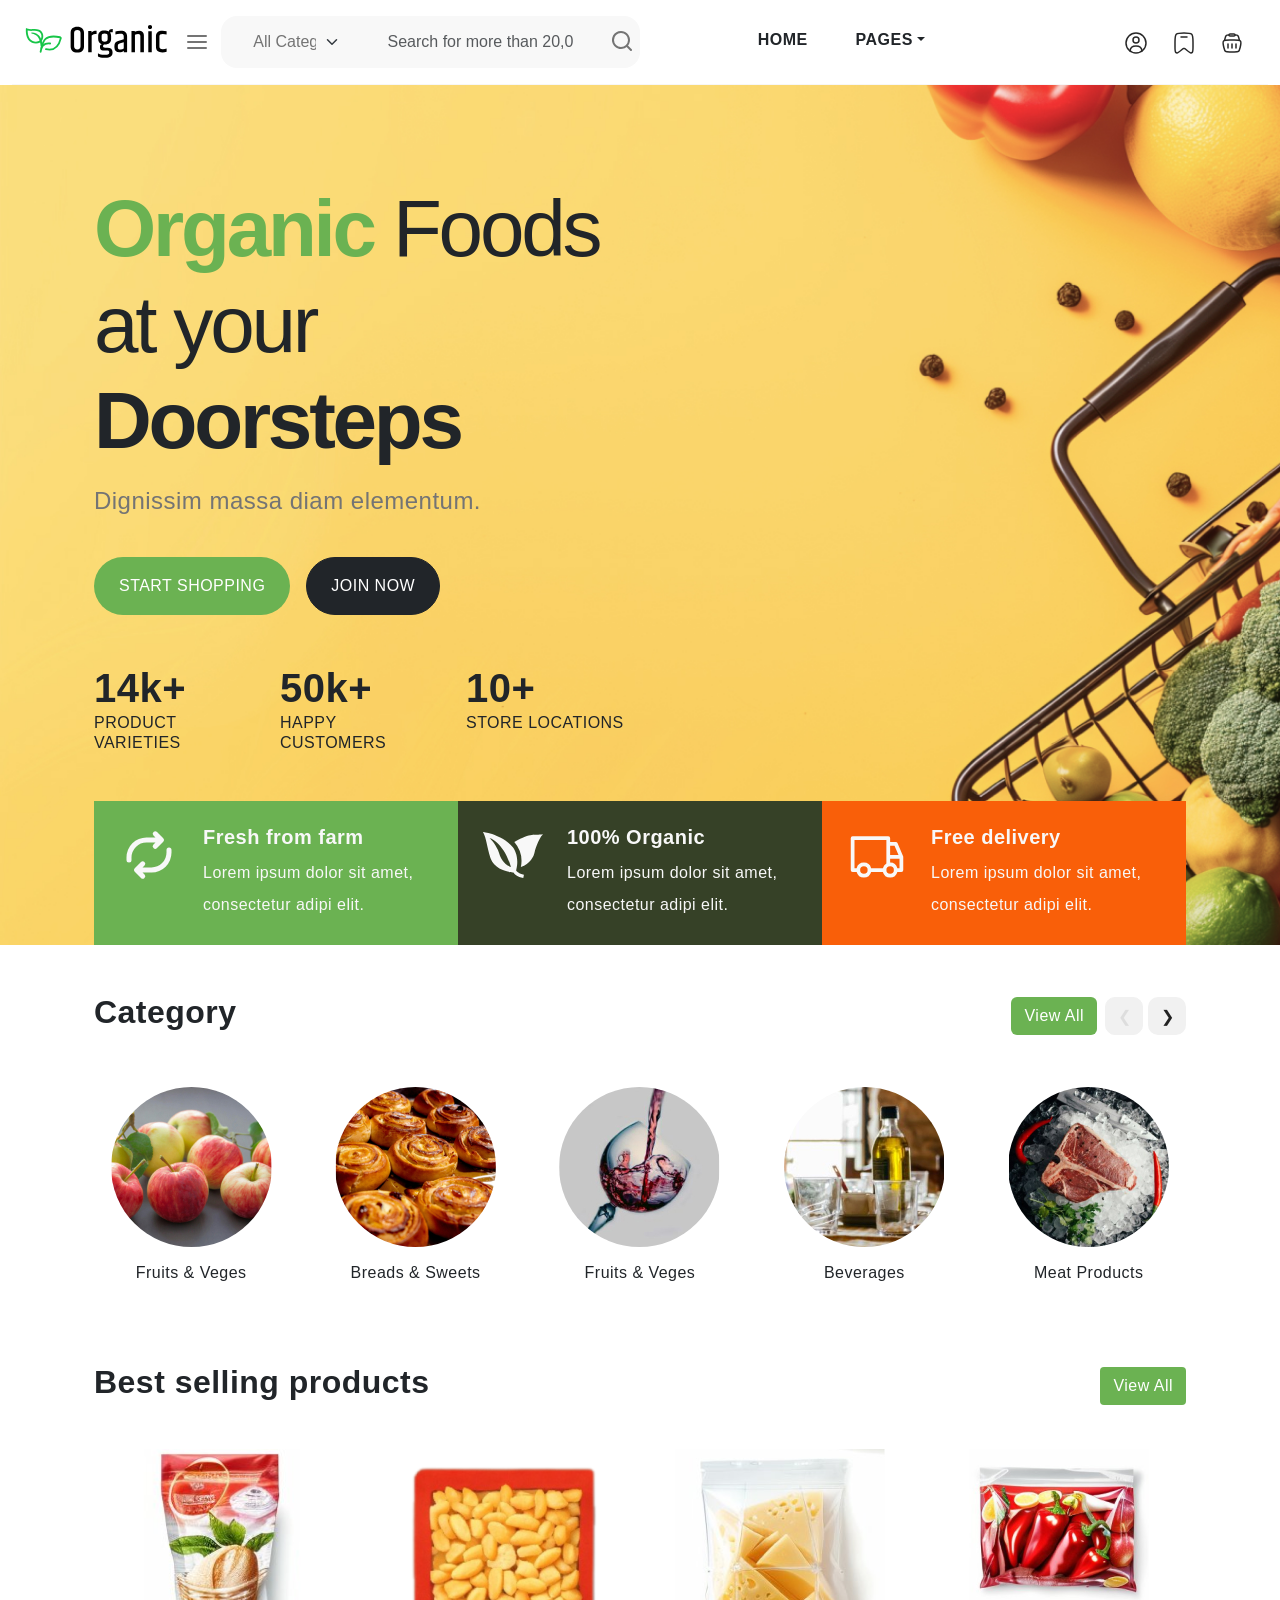
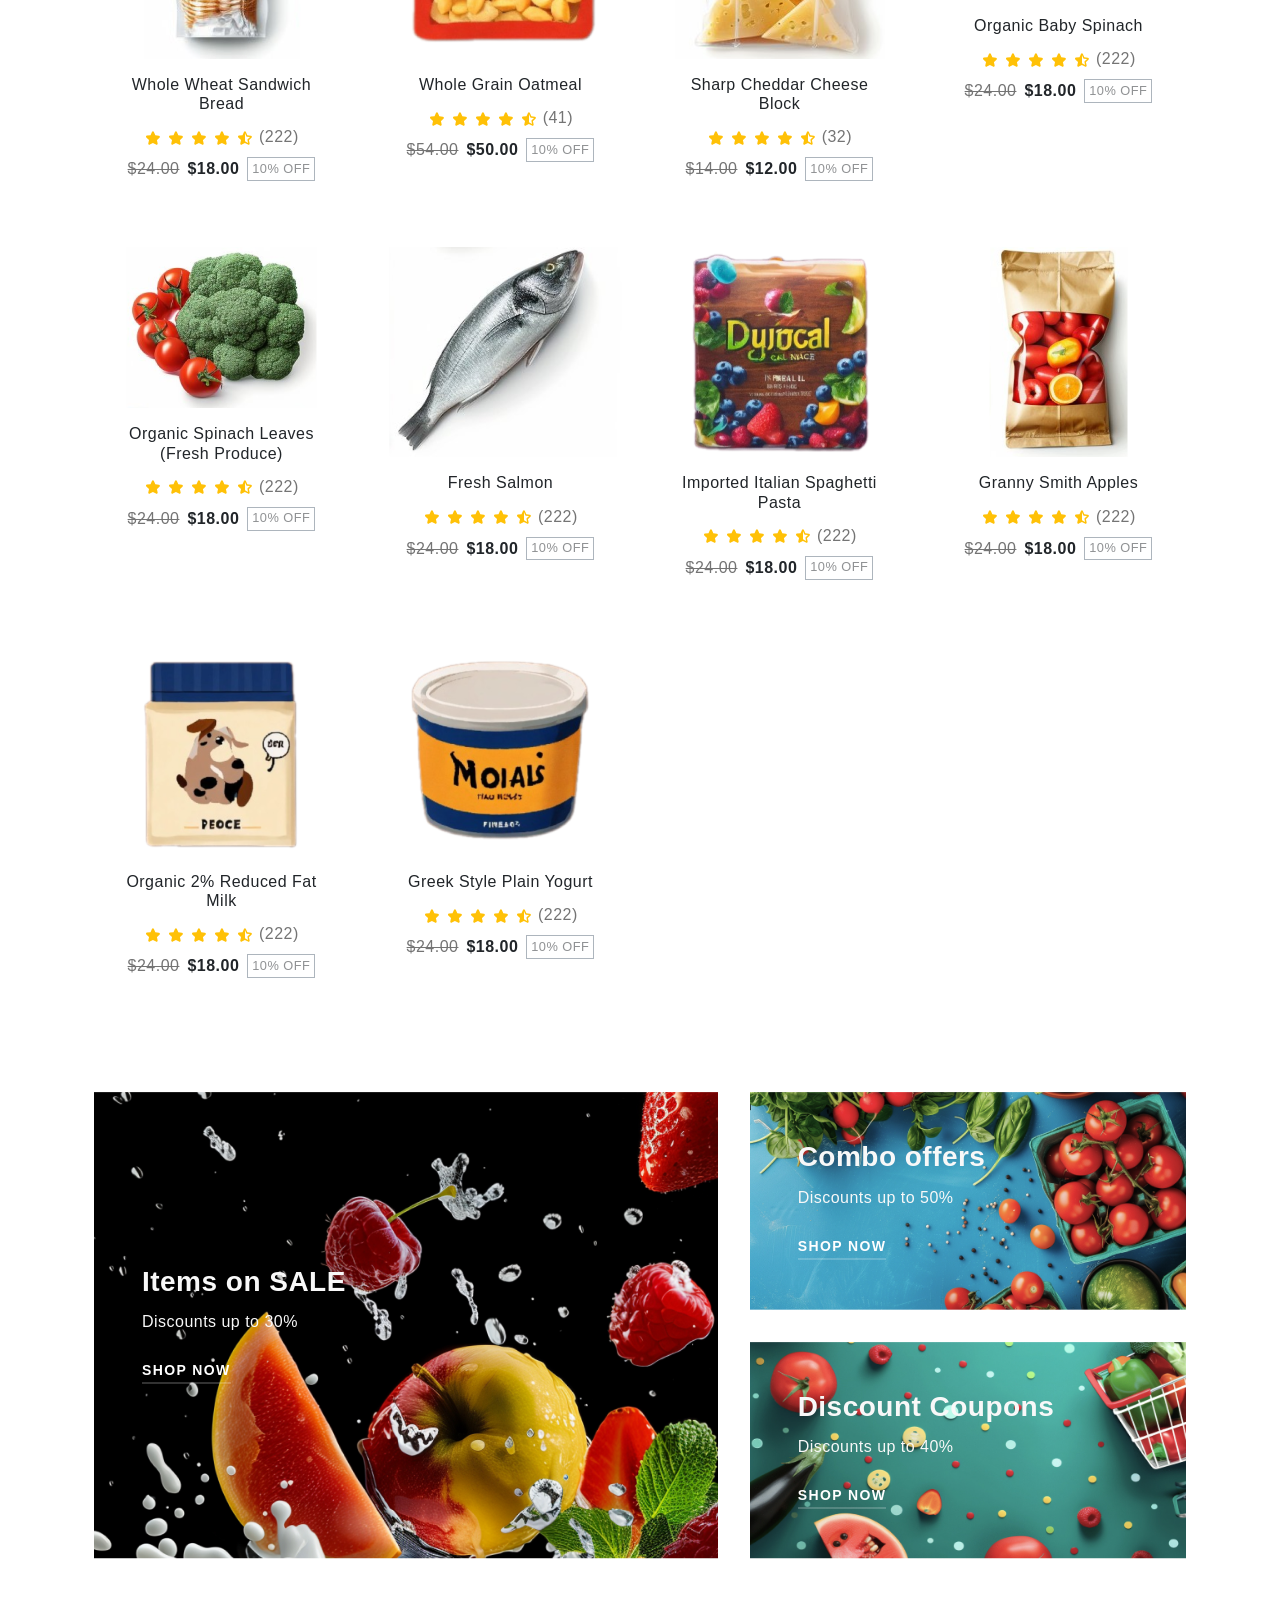
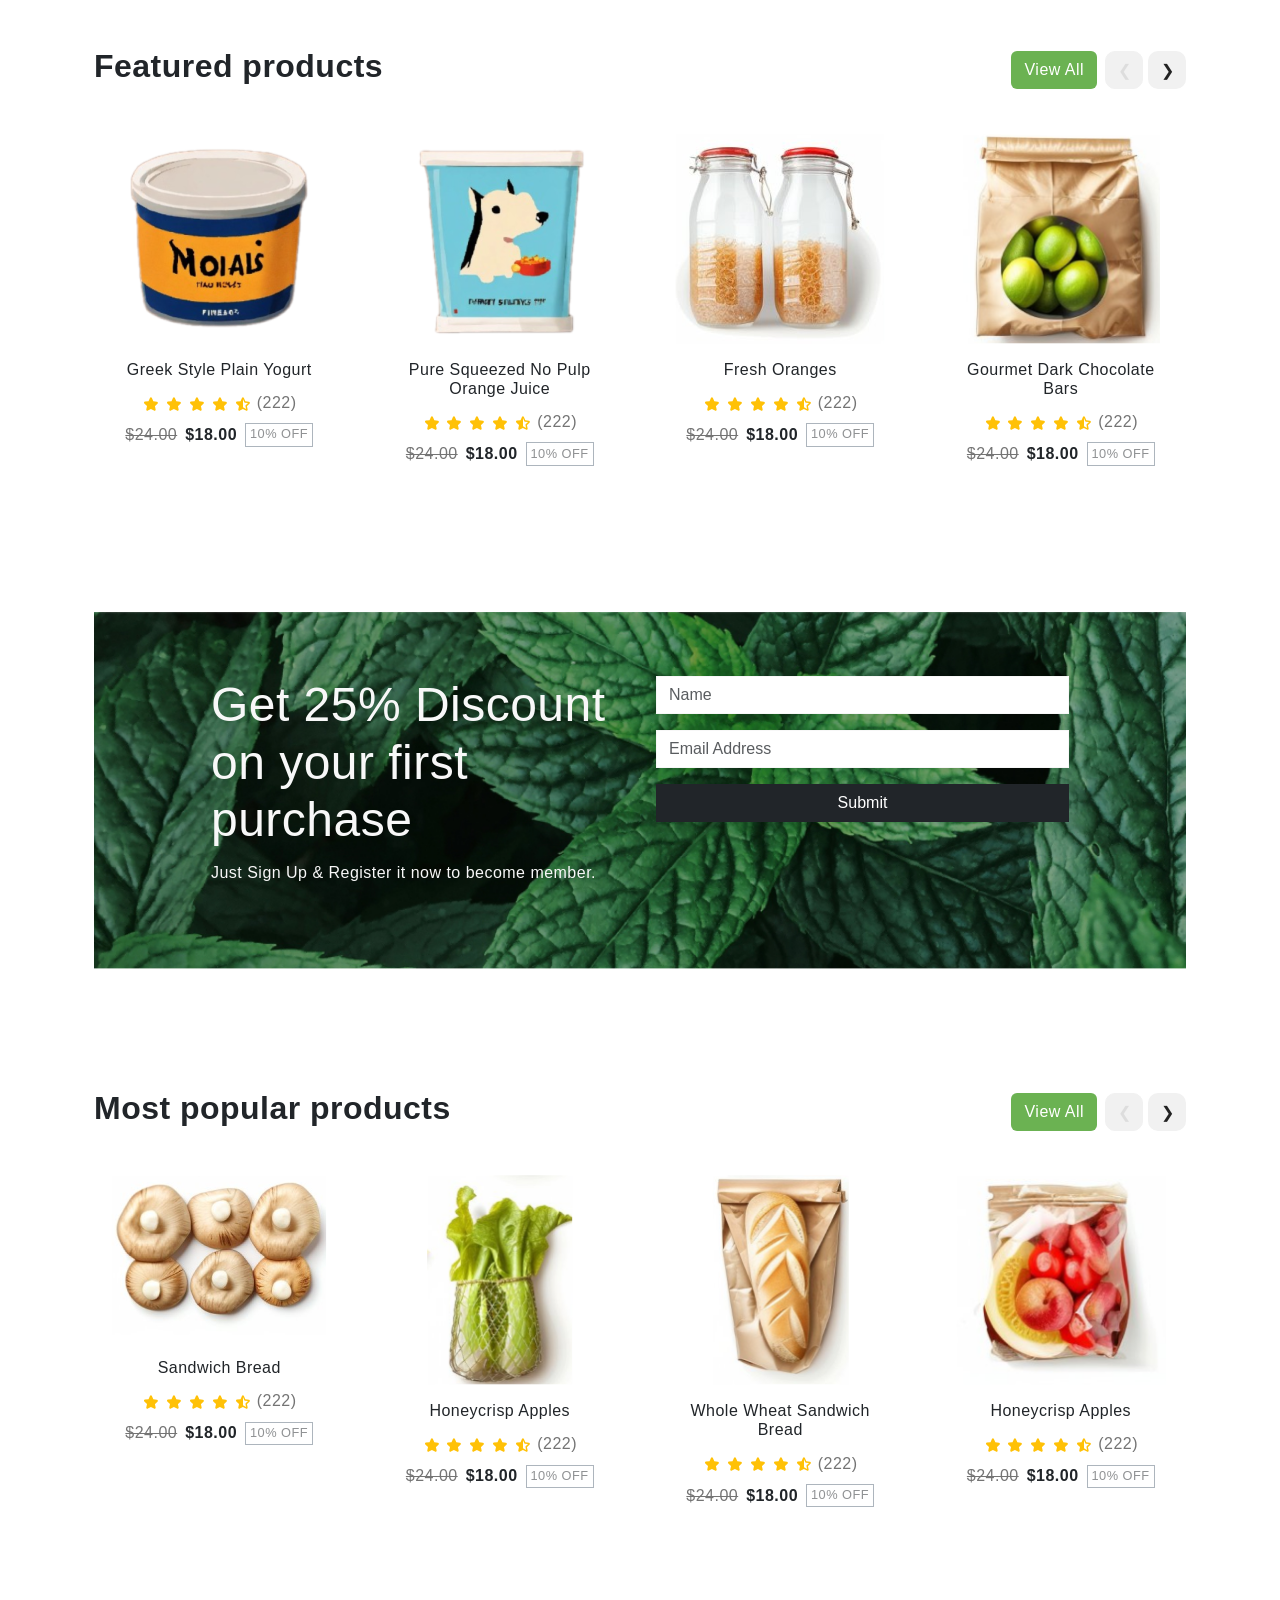
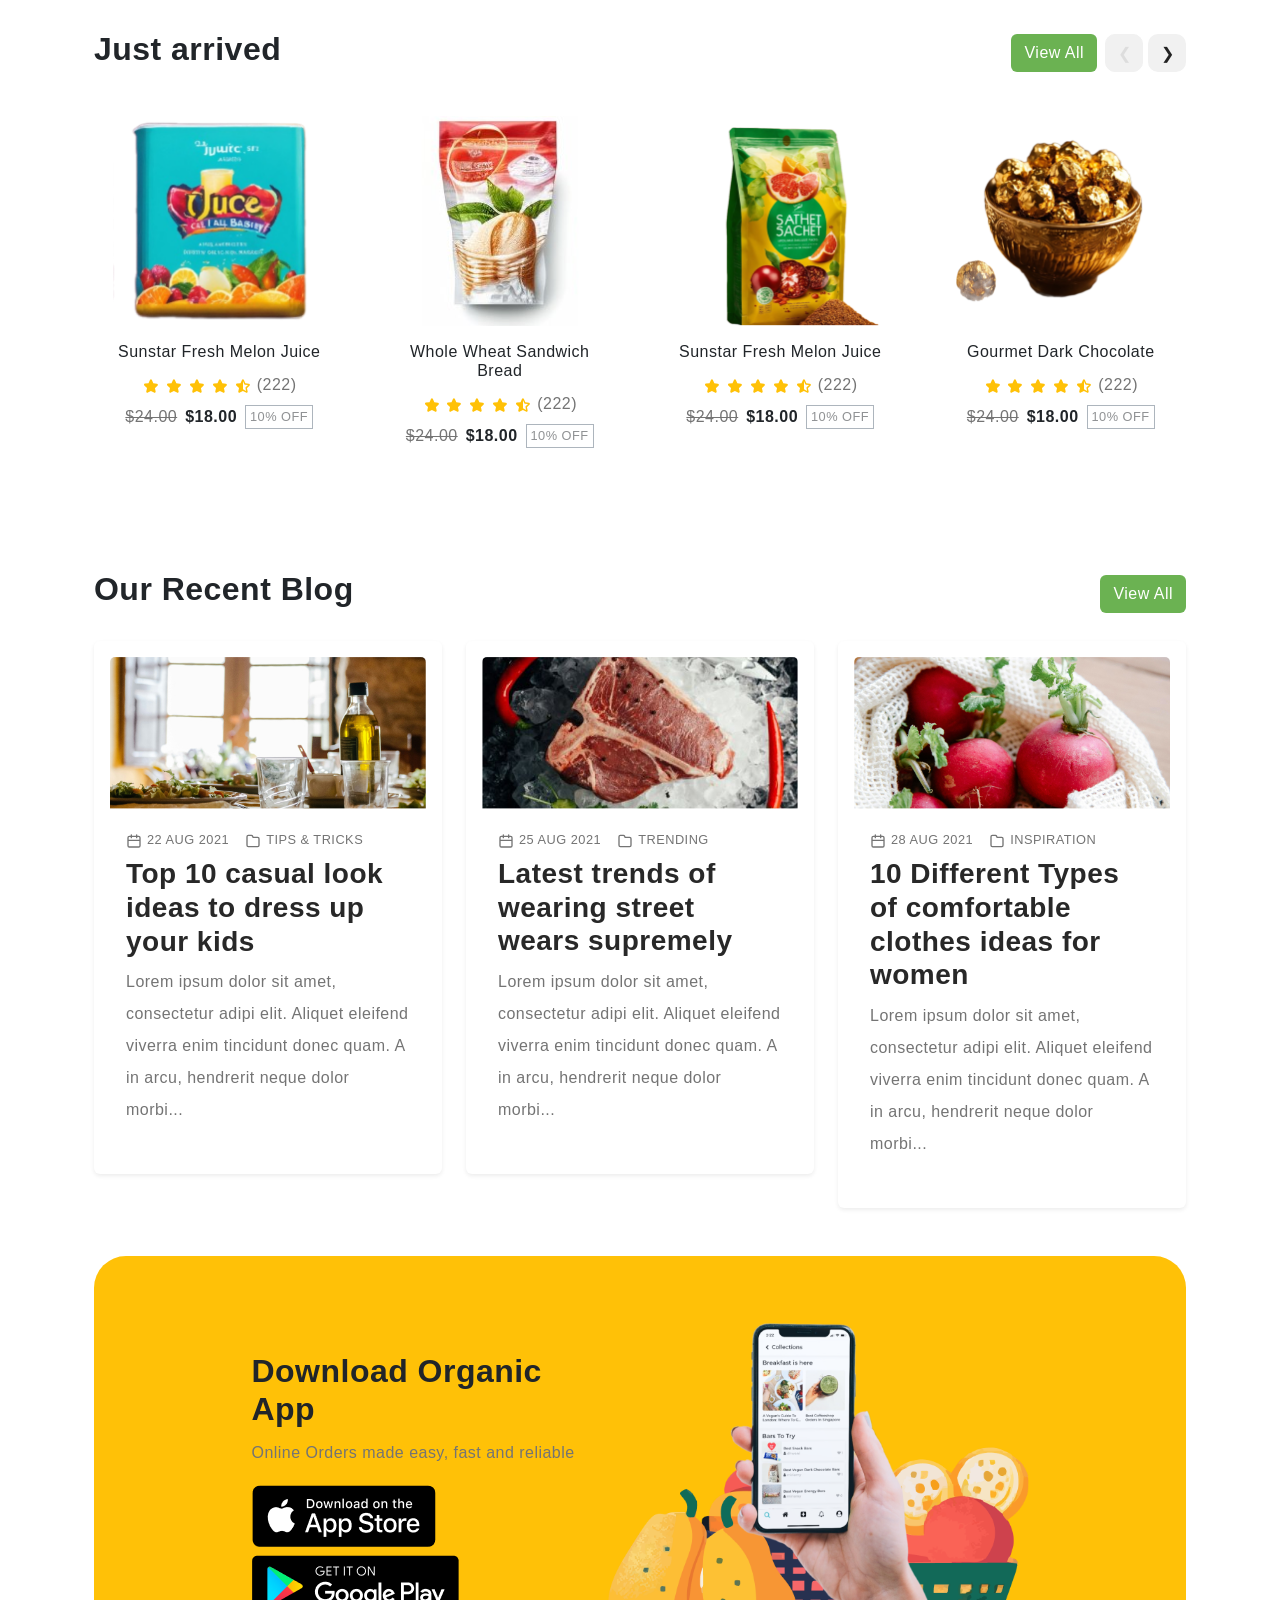
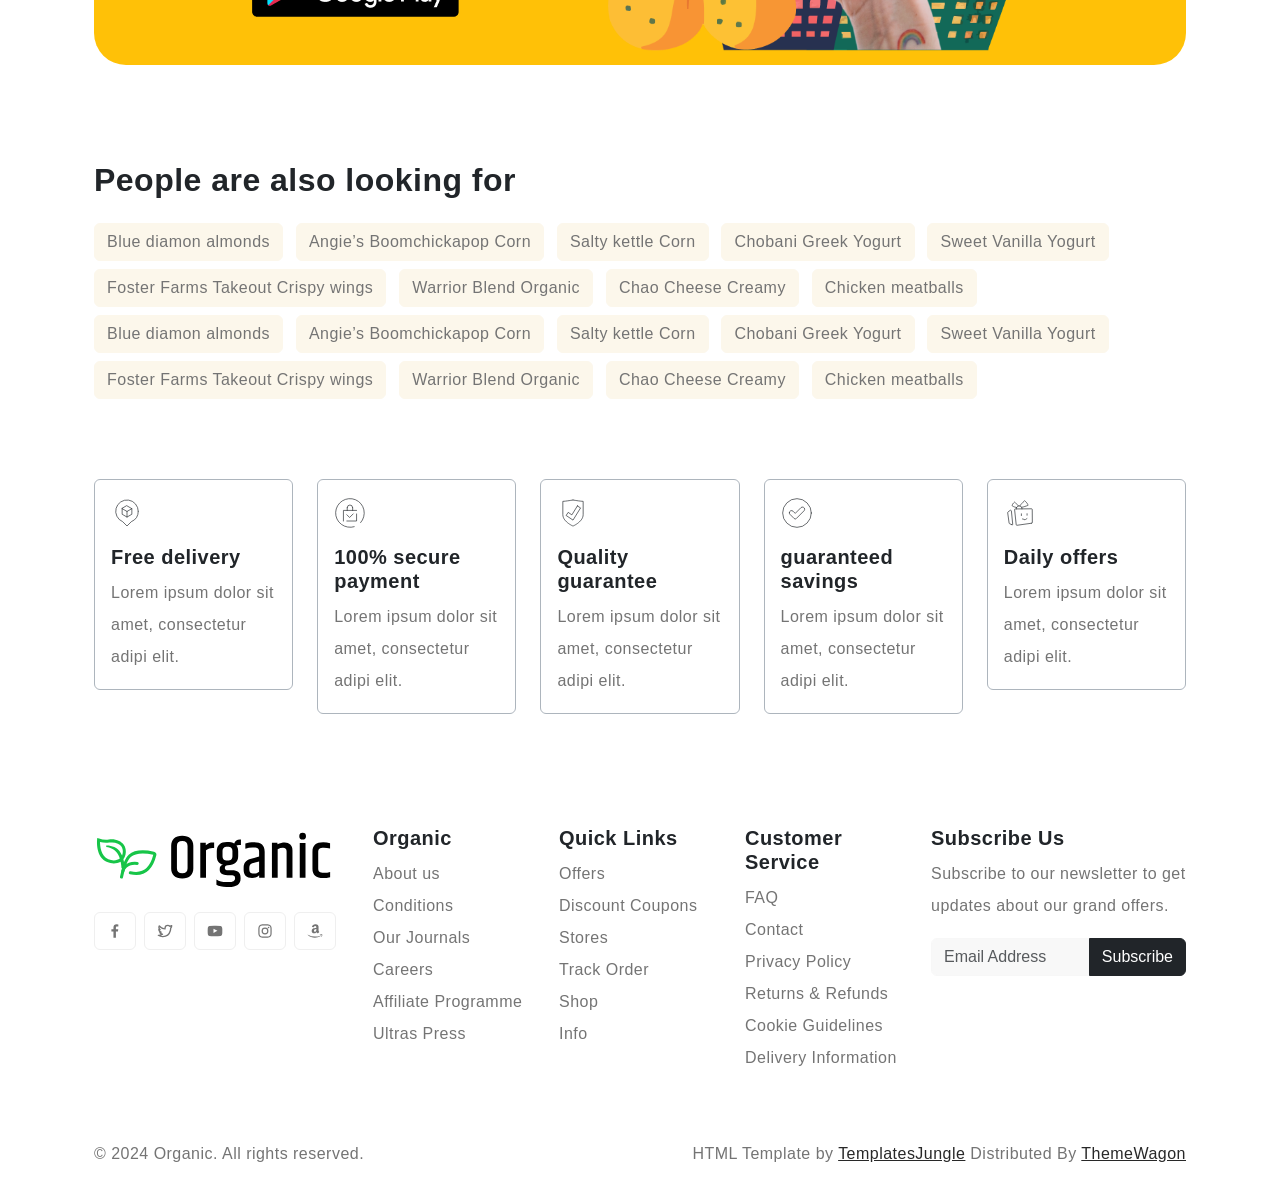
==== high-fidelity-prototype/customer/main page prototype/index.html @ ee7b9561 "Add Bootstrap template to customer prototype folder" ====
<!DOCTYPE html>
<html lang="en">
  <head>
    <title>Organic - Grocery Store HTML Website Template</title>
    <meta charset="utf-8">
    <meta http-equiv="X-UA-Compatible" content="IE=edge">
    <meta name="viewport" content="width=device-width, initial-scale=1.0">
    <meta name="format-detection" content="telephone=no">
    <meta name="apple-mobile-web-app-capable" content="yes">
    <meta name="author" content="">
    <meta name="keywords" content="">
    <meta name="description" content="">

    <link rel="stylesheet" href="https://cdn.jsdelivr.net/npm/swiper@9/swiper-bundle.min.css">
    <link href="https://cdn.jsdelivr.net/npm/bootstrap@5.3.0-alpha3/dist/css/bootstrap.min.css" rel="stylesheet" integrity="sha384-KK94CHFLLe+nY2dmCWGMq91rCGa5gtU4mk92HdvYe+M/SXH301p5ILy+dN9+nJOZ" crossorigin="anonymous">
    <link rel="stylesheet" type="text/css" href="css/vendor.css">
    <link rel="stylesheet" type="text/css" href="style.css">

    <link rel="preconnect" href="https://fonts.googleapis.com">
    <link rel="preconnect" href="https://fonts.gstatic.com" crossorigin>
    <link href="https://fonts.googleapis.com/css2?family=Nunito:wght@400;700&family=Open+Sans:ital,wght@0,400;0,700;1,400;1,700&display=swap" rel="stylesheet">

  </head>
  <body>

    <svg xmlns="http://www.w3.org/2000/svg" style="display: none;">
      <defs>
        <symbol xmlns="http://www.w3.org/2000/svg" id="facebook" viewBox="0 0 24 24"><path fill="currentColor" d="M15.12 5.32H17V2.14A26.11 26.11 0 0 0 14.26 2c-2.72 0-4.58 1.66-4.58 4.7v2.62H6.61v3.56h3.07V22h3.68v-9.12h3.06l.46-3.56h-3.52V7.05c0-1.05.28-1.73 1.76-1.73Z"/></symbol>
        <symbol xmlns="http://www.w3.org/2000/svg" id="twitter" viewBox="0 0 24 24"><path fill="currentColor" d="M22.991 3.95a1 1 0 0 0-1.51-.86a7.48 7.48 0 0 1-1.874.794a5.152 5.152 0 0 0-3.374-1.242a5.232 5.232 0 0 0-5.223 5.063a11.032 11.032 0 0 1-6.814-3.924a1.012 1.012 0 0 0-.857-.365a.999.999 0 0 0-.785.5a5.276 5.276 0 0 0-.242 4.769l-.002.001a1.041 1.041 0 0 0-.496.89a3.042 3.042 0 0 0 .027.439a5.185 5.185 0 0 0 1.568 3.312a.998.998 0 0 0-.066.77a5.204 5.204 0 0 0 2.362 2.922a7.465 7.465 0 0 1-3.59.448A1 1 0 0 0 1.45 19.3a12.942 12.942 0 0 0 7.01 2.061a12.788 12.788 0 0 0 12.465-9.363a12.822 12.822 0 0 0 .535-3.646l-.001-.2a5.77 5.77 0 0 0 1.532-4.202Zm-3.306 3.212a.995.995 0 0 0-.234.702c.01.165.009.331.009.488a10.824 10.824 0 0 1-.454 3.08a10.685 10.685 0 0 1-10.546 7.93a10.938 10.938 0 0 1-2.55-.301a9.48 9.48 0 0 0 2.942-1.564a1 1 0 0 0-.602-1.786a3.208 3.208 0 0 1-2.214-.935q.224-.042.445-.105a1 1 0 0 0-.08-1.943a3.198 3.198 0 0 1-2.25-1.726a5.3 5.3 0 0 0 .545.046a1.02 1.02 0 0 0 .984-.696a1 1 0 0 0-.4-1.137a3.196 3.196 0 0 1-1.425-2.673c0-.066.002-.133.006-.198a13.014 13.014 0 0 0 8.21 3.48a1.02 1.02 0 0 0 .817-.36a1 1 0 0 0 .206-.867a3.157 3.157 0 0 1-.087-.729a3.23 3.23 0 0 1 3.226-3.226a3.184 3.184 0 0 1 2.345 1.02a.993.993 0 0 0 .921.298a9.27 9.27 0 0 0 1.212-.322a6.681 6.681 0 0 1-1.026 1.524Z"/></symbol>
        <symbol xmlns="http://www.w3.org/2000/svg" id="youtube" viewBox="0 0 24 24"><path fill="currentColor" d="M23 9.71a8.5 8.5 0 0 0-.91-4.13a2.92 2.92 0 0 0-1.72-1A78.36 78.36 0 0 0 12 4.27a78.45 78.45 0 0 0-8.34.3a2.87 2.87 0 0 0-1.46.74c-.9.83-1 2.25-1.1 3.45a48.29 48.29 0 0 0 0 6.48a9.55 9.55 0 0 0 .3 2a3.14 3.14 0 0 0 .71 1.36a2.86 2.86 0 0 0 1.49.78a45.18 45.18 0 0 0 6.5.33c3.5.05 6.57 0 10.2-.28a2.88 2.88 0 0 0 1.53-.78a2.49 2.49 0 0 0 .61-1a10.58 10.58 0 0 0 .52-3.4c.04-.56.04-3.94.04-4.54ZM9.74 14.85V8.66l5.92 3.11c-1.66.92-3.85 1.96-5.92 3.08Z"/></symbol>
        <symbol xmlns="http://www.w3.org/2000/svg" id="instagram" viewBox="0 0 24 24"><path fill="currentColor" d="M17.34 5.46a1.2 1.2 0 1 0 1.2 1.2a1.2 1.2 0 0 0-1.2-1.2Zm4.6 2.42a7.59 7.59 0 0 0-.46-2.43a4.94 4.94 0 0 0-1.16-1.77a4.7 4.7 0 0 0-1.77-1.15a7.3 7.3 0 0 0-2.43-.47C15.06 2 14.72 2 12 2s-3.06 0-4.12.06a7.3 7.3 0 0 0-2.43.47a4.78 4.78 0 0 0-1.77 1.15a4.7 4.7 0 0 0-1.15 1.77a7.3 7.3 0 0 0-.47 2.43C2 8.94 2 9.28 2 12s0 3.06.06 4.12a7.3 7.3 0 0 0 .47 2.43a4.7 4.7 0 0 0 1.15 1.77a4.78 4.78 0 0 0 1.77 1.15a7.3 7.3 0 0 0 2.43.47C8.94 22 9.28 22 12 22s3.06 0 4.12-.06a7.3 7.3 0 0 0 2.43-.47a4.7 4.7 0 0 0 1.77-1.15a4.85 4.85 0 0 0 1.16-1.77a7.59 7.59 0 0 0 .46-2.43c0-1.06.06-1.4.06-4.12s0-3.06-.06-4.12ZM20.14 16a5.61 5.61 0 0 1-.34 1.86a3.06 3.06 0 0 1-.75 1.15a3.19 3.19 0 0 1-1.15.75a5.61 5.61 0 0 1-1.86.34c-1 .05-1.37.06-4 .06s-3 0-4-.06a5.73 5.73 0 0 1-1.94-.3a3.27 3.27 0 0 1-1.1-.75a3 3 0 0 1-.74-1.15a5.54 5.54 0 0 1-.4-1.9c0-1-.06-1.37-.06-4s0-3 .06-4a5.54 5.54 0 0 1 .35-1.9A3 3 0 0 1 5 5a3.14 3.14 0 0 1 1.1-.8A5.73 5.73 0 0 1 8 3.86c1 0 1.37-.06 4-.06s3 0 4 .06a5.61 5.61 0 0 1 1.86.34a3.06 3.06 0 0 1 1.19.8a3.06 3.06 0 0 1 .75 1.1a5.61 5.61 0 0 1 .34 1.9c.05 1 .06 1.37.06 4s-.01 3-.06 4ZM12 6.87A5.13 5.13 0 1 0 17.14 12A5.12 5.12 0 0 0 12 6.87Zm0 8.46A3.33 3.33 0 1 1 15.33 12A3.33 3.33 0 0 1 12 15.33Z"/></symbol>
        <symbol xmlns="http://www.w3.org/2000/svg" id="amazon" viewBox="0 0 24 24"><path fill="currentColor" d="M1.04 17.52q.1-.16.32-.02a21.308 21.308 0 0 0 10.88 2.9a21.524 21.524 0 0 0 7.74-1.46q.1-.04.29-.12t.27-.12a.356.356 0 0 1 .47.12q.17.24-.11.44q-.36.26-.92.6a14.99 14.99 0 0 1-3.84 1.58A16.175 16.175 0 0 1 12 22a16.017 16.017 0 0 1-5.9-1.09a16.246 16.246 0 0 1-4.98-3.07a.273.273 0 0 1-.12-.2a.215.215 0 0 1 .04-.12Zm6.02-5.7a4.036 4.036 0 0 1 .68-2.36A4.197 4.197 0 0 1 9.6 7.98a10.063 10.063 0 0 1 2.66-.66q.54-.06 1.76-.16v-.34a3.562 3.562 0 0 0-.28-1.72a1.5 1.5 0 0 0-1.32-.6h-.16a2.189 2.189 0 0 0-1.14.42a1.64 1.64 0 0 0-.62 1a.508.508 0 0 1-.4.46L7.8 6.1q-.34-.08-.34-.36a.587.587 0 0 1 .02-.14a3.834 3.834 0 0 1 1.67-2.64A6.268 6.268 0 0 1 12.26 2h.5a5.054 5.054 0 0 1 3.56 1.18a3.81 3.81 0 0 1 .37.43a3.875 3.875 0 0 1 .27.41a2.098 2.098 0 0 1 .18.52q.08.34.12.47a2.856 2.856 0 0 1 .06.56q.02.43.02.51v4.84a2.868 2.868 0 0 0 .15.95a2.475 2.475 0 0 0 .29.62q.14.19.46.61a.599.599 0 0 1 .12.32a.346.346 0 0 1-.16.28q-1.66 1.44-1.8 1.56a.557.557 0 0 1-.58.04q-.28-.24-.49-.46t-.3-.32a4.466 4.466 0 0 1-.29-.39q-.2-.29-.28-.39a4.91 4.91 0 0 1-2.2 1.52a6.038 6.038 0 0 1-1.68.2a3.505 3.505 0 0 1-2.53-.95a3.553 3.553 0 0 1-.99-2.69Zm3.44-.4a1.895 1.895 0 0 0 .39 1.25a1.294 1.294 0 0 0 1.05.47a1.022 1.022 0 0 0 .17-.02a1.022 1.022 0 0 1 .15-.02a2.033 2.033 0 0 0 1.3-1.08a3.13 3.13 0 0 0 .33-.83a3.8 3.8 0 0 0 .12-.73q.01-.28.01-.92v-.5a7.287 7.287 0 0 0-1.76.16a2.144 2.144 0 0 0-1.76 2.22Zm8.4 6.44a.626.626 0 0 1 .12-.16a3.14 3.14 0 0 1 .96-.46a6.52 6.52 0 0 1 1.48-.22a1.195 1.195 0 0 1 .38.02q.9.08 1.08.3a.655.655 0 0 1 .08.36v.14a4.56 4.56 0 0 1-.38 1.65a3.84 3.84 0 0 1-1.06 1.53a.302.302 0 0 1-.18.08a.177.177 0 0 1-.08-.02q-.12-.06-.06-.22a7.632 7.632 0 0 0 .74-2.42a.513.513 0 0 0-.08-.32q-.2-.24-1.12-.24q-.34 0-.8.04q-.5.06-.92.12a.232.232 0 0 1-.16-.04a.065.065 0 0 1-.02-.08a.153.153 0 0 1 .02-.06Z"/></symbol>

        <symbol xmlns="http://www.w3.org/2000/svg" id="menu" viewBox="0 0 24 24"><path fill="currentColor" d="M2 6a1 1 0 0 1 1-1h18a1 1 0 1 1 0 2H3a1 1 0 0 1-1-1m0 6.032a1 1 0 0 1 1-1h18a1 1 0 1 1 0 2H3a1 1 0 0 1-1-1m1 5.033a1 1 0 1 0 0 2h18a1 1 0 0 0 0-2z"/></symbol>
        <symbol xmlns="http://www.w3.org/2000/svg" id="link" viewBox="0 0 24 24"><path fill="currentColor" d="M12 19a1 1 0 1 0-1-1a1 1 0 0 0 1 1Zm5 0a1 1 0 1 0-1-1a1 1 0 0 0 1 1Zm0-4a1 1 0 1 0-1-1a1 1 0 0 0 1 1Zm-5 0a1 1 0 1 0-1-1a1 1 0 0 0 1 1Zm7-12h-1V2a1 1 0 0 0-2 0v1H8V2a1 1 0 0 0-2 0v1H5a3 3 0 0 0-3 3v14a3 3 0 0 0 3 3h14a3 3 0 0 0 3-3V6a3 3 0 0 0-3-3Zm1 17a1 1 0 0 1-1 1H5a1 1 0 0 1-1-1v-9h16Zm0-11H4V6a1 1 0 0 1 1-1h1v1a1 1 0 0 0 2 0V5h8v1a1 1 0 0 0 2 0V5h1a1 1 0 0 1 1 1ZM7 15a1 1 0 1 0-1-1a1 1 0 0 0 1 1Zm0 4a1 1 0 1 0-1-1a1 1 0 0 0 1 1Z"/></symbol>
        <symbol xmlns="http://www.w3.org/2000/svg" id="arrow-right" viewBox="0 0 24 24"><path fill="currentColor" d="M17.92 11.62a1 1 0 0 0-.21-.33l-5-5a1 1 0 0 0-1.42 1.42l3.3 3.29H7a1 1 0 0 0 0 2h7.59l-3.3 3.29a1 1 0 0 0 0 1.42a1 1 0 0 0 1.42 0l5-5a1 1 0 0 0 .21-.33a1 1 0 0 0 0-.76Z"/></symbol>
        <symbol xmlns="http://www.w3.org/2000/svg" id="category" viewBox="0 0 24 24"><path fill="currentColor" d="M19 5.5h-6.28l-.32-1a3 3 0 0 0-2.84-2H5a3 3 0 0 0-3 3v13a3 3 0 0 0 3 3h14a3 3 0 0 0 3-3v-10a3 3 0 0 0-3-3Zm1 13a1 1 0 0 1-1 1H5a1 1 0 0 1-1-1v-13a1 1 0 0 1 1-1h4.56a1 1 0 0 1 .95.68l.54 1.64a1 1 0 0 0 .95.68h7a1 1 0 0 1 1 1Z"/></symbol>
        <symbol xmlns="http://www.w3.org/2000/svg" id="calendar" viewBox="0 0 24 24"><path fill="currentColor" d="M19 4h-2V3a1 1 0 0 0-2 0v1H9V3a1 1 0 0 0-2 0v1H5a3 3 0 0 0-3 3v12a3 3 0 0 0 3 3h14a3 3 0 0 0 3-3V7a3 3 0 0 0-3-3Zm1 15a1 1 0 0 1-1 1H5a1 1 0 0 1-1-1v-7h16Zm0-9H4V7a1 1 0 0 1 1-1h2v1a1 1 0 0 0 2 0V6h6v1a1 1 0 0 0 2 0V6h2a1 1 0 0 1 1 1Z"/></symbol>
        <symbol xmlns="http://www.w3.org/2000/svg" id="heart" viewBox="0 0 24 24"><path fill="currentColor" d="M20.16 4.61A6.27 6.27 0 0 0 12 4a6.27 6.27 0 0 0-8.16 9.48l7.45 7.45a1 1 0 0 0 1.42 0l7.45-7.45a6.27 6.27 0 0 0 0-8.87Zm-1.41 7.46L12 18.81l-6.75-6.74a4.28 4.28 0 0 1 3-7.3a4.25 4.25 0 0 1 3 1.25a1 1 0 0 0 1.42 0a4.27 4.27 0 0 1 6 6.05Z"/></symbol>
        <symbol xmlns="http://www.w3.org/2000/svg" id="plus" viewBox="0 0 24 24"><path fill="currentColor" d="M19 11h-6V5a1 1 0 0 0-2 0v6H5a1 1 0 0 0 0 2h6v6a1 1 0 0 0 2 0v-6h6a1 1 0 0 0 0-2Z"/></symbol>
        <symbol xmlns="http://www.w3.org/2000/svg" id="minus" viewBox="0 0 24 24"><path fill="currentColor" d="M19 11H5a1 1 0 0 0 0 2h14a1 1 0 0 0 0-2Z"/></symbol>
        <symbol xmlns="http://www.w3.org/2000/svg" id="cart" viewBox="0 0 24 24"><path fill="currentColor" d="M8.5 19a1.5 1.5 0 1 0 1.5 1.5A1.5 1.5 0 0 0 8.5 19ZM19 16H7a1 1 0 0 1 0-2h8.491a3.013 3.013 0 0 0 2.885-2.176l1.585-5.55A1 1 0 0 0 19 5H6.74a3.007 3.007 0 0 0-2.82-2H3a1 1 0 0 0 0 2h.921a1.005 1.005 0 0 1 .962.725l.155.545v.005l1.641 5.742A3 3 0 0 0 7 18h12a1 1 0 0 0 0-2Zm-1.326-9l-1.22 4.274a1.005 1.005 0 0 1-.963.726H8.754l-.255-.892L7.326 7ZM16.5 19a1.5 1.5 0 1 0 1.5 1.5a1.5 1.5 0 0 0-1.5-1.5Z"/></symbol>
        <symbol xmlns="http://www.w3.org/2000/svg" id="check" viewBox="0 0 24 24"><path fill="currentColor" d="M18.71 7.21a1 1 0 0 0-1.42 0l-7.45 7.46l-3.13-3.14A1 1 0 1 0 5.29 13l3.84 3.84a1 1 0 0 0 1.42 0l8.16-8.16a1 1 0 0 0 0-1.47Z"/></symbol>
        <symbol xmlns="http://www.w3.org/2000/svg" id="trash" viewBox="0 0 24 24"><path fill="currentColor" d="M10 18a1 1 0 0 0 1-1v-6a1 1 0 0 0-2 0v6a1 1 0 0 0 1 1ZM20 6h-4V5a3 3 0 0 0-3-3h-2a3 3 0 0 0-3 3v1H4a1 1 0 0 0 0 2h1v11a3 3 0 0 0 3 3h8a3 3 0 0 0 3-3V8h1a1 1 0 0 0 0-2ZM10 5a1 1 0 0 1 1-1h2a1 1 0 0 1 1 1v1h-4Zm7 14a1 1 0 0 1-1 1H8a1 1 0 0 1-1-1V8h10Zm-3-1a1 1 0 0 0 1-1v-6a1 1 0 0 0-2 0v6a1 1 0 0 0 1 1Z"/></symbol>
        <symbol xmlns="http://www.w3.org/2000/svg" id="search" viewBox="0 0 24 24"><path fill="currentColor" d="M21.71 20.29L18 16.61A9 9 0 1 0 16.61 18l3.68 3.68a1 1 0 0 0 1.42 0a1 1 0 0 0 0-1.39ZM11 18a7 7 0 1 1 7-7a7 7 0 0 1-7 7Z"/></symbol>
        <symbol xmlns="http://www.w3.org/2000/svg" id="close" viewBox="0 0 15 15"><path fill="currentColor" d="M7.953 3.788a.5.5 0 0 0-.906 0L6.08 5.85l-2.154.33a.5.5 0 0 0-.283.843l1.574 1.613l-.373 2.284a.5.5 0 0 0 .736.518l1.92-1.063l1.921 1.063a.5.5 0 0 0 .736-.519l-.373-2.283l1.574-1.613a.5.5 0 0 0-.283-.844L8.921 5.85l-.968-2.062Z"/></symbol>
        
        <symbol xmlns="http://www.w3.org/2000/svg" id="package" viewBox="0 0 48 48"><path fill="none" stroke="currentColor" stroke-linecap="round" stroke-linejoin="round" d="m24 13.264l7.288 4.21L24 21.681l-7.288-4.209Z"/><path fill="none" stroke="currentColor" stroke-linecap="round" stroke-linejoin="round" d="M16.712 17.473v8.418L24 30.101l7.288-4.21v-8.418M24 30.1v-8.418"/><path fill="none" stroke="currentColor" stroke-linecap="round" stroke-linejoin="round" d="M40.905 21.405a16.905 16.905 0 1 0-23.389 15.611L24 43.5l6.484-6.484a16.906 16.906 0 0 0 10.42-15.611"/></symbol>
        <symbol xmlns="http://www.w3.org/2000/svg" id="secure" viewBox="0 0 48 48"><path fill="none" stroke="currentColor" stroke-linecap="round" stroke-linejoin="round" d="M14.134 36V20.11h19.732M19.279 36h14.587V25.45"/><path fill="none" stroke="currentColor" stroke-linecap="round" stroke-linejoin="round" d="m19.246 26.606l4.135 4.135l5.373-5.372m-8.934-9.282a4.087 4.087 0 1 1 8.174 0m0 0v4.023m-8.172-4.108v4.108"/><path fill="none" stroke="currentColor" stroke-linecap="round" stroke-linejoin="round" d="M30.288 44.566a21.516 21.516 0 1 1 9.69-6.18"/></symbol>
        <symbol xmlns="http://www.w3.org/2000/svg" id="quality" viewBox="0 0 48 48"><path fill="none" stroke="currentColor" stroke-linecap="round" stroke-linejoin="round" d="m30.59 13.45l4.77 2.94L24 34.68l-10.33-7l3.11-4.6l5.52 3.71l8.26-13.38Z"/><path fill="none" stroke="currentColor" stroke-linecap="round" stroke-linejoin="round" d="M24 4.5s-11.26 2-15.25 2v20a11.16 11.16 0 0 0 .8 4.1a15 15 0 0 0 2 3.61a22 22 0 0 0 2.81 3.07a34.47 34.47 0 0 0 3 2.48a34 34 0 0 0 2.89 1.86c1 .59 1.71 1 2.13 1.19l1 .49a1.44 1.44 0 0 0 1.24 0l1-.49c.42-.2 1.13-.6 2.13-1.19a34 34 0 0 0 2.89-1.86a34.47 34.47 0 0 0 3-2.48a22 22 0 0 0 2.81-3.07a15 15 0 0 0 2-3.61a11.16 11.16 0 0 0 .8-4.1v-20c-3.99.03-15.25-2-15.25-2"/></symbol>
        <symbol xmlns="http://www.w3.org/2000/svg" id="savings" viewBox="0 0 48 48"><circle cx="24" cy="24" r="21.5" fill="none" stroke="currentColor" stroke-linecap="round" stroke-linejoin="round"/><path fill="none" stroke="currentColor" stroke-linecap="round" stroke-linejoin="round" d="M12.5 23.684a3.298 3.298 0 0 1 5.63-2.332l3.212 3.212h0l8.53-8.53a3.298 3.298 0 0 1 5.628 2.333h0c0 .875-.348 1.714-.966 2.333L22.983 32.25a2.321 2.321 0 0 1-3.283 0l-6.234-6.233a3.298 3.298 0 0 1-.966-2.333"/></symbol>
        <symbol xmlns="http://www.w3.org/2000/svg" id="offers" viewBox="0 0 48 48"><path fill="none" stroke="currentColor" stroke-linecap="round" stroke-linejoin="round" d="m41.556 39.297l-22.022 3.11a1.097 1.097 0 0 1-1.245-.97l-2.352-22.311a1.097 1.097 0 0 1 1.08-1.213l24.238-.229a1.097 1.097 0 0 1 1.108 1.09l.137 19.429c.004.55-.4 1.017-.944 1.094M26.1 25.258v2.579m8.494-2.731v2.175"/><path fill="none" stroke="currentColor" stroke-linecap="round" stroke-linejoin="round" d="M34.343 32.346c-1.437.828-1.926 1.198-2.774 1.988c-1.19-.457-2.284-1.228-3.797-1.456m-15.953 8.721l-3.49-1.6a1.12 1.12 0 0 1-.643-.863L5.511 23.593c-.056-.4.108-.8.43-1.046l3.15-2.406a1.257 1.257 0 0 1 2.014.874l1.966 19.69a.887.887 0 0 1-1.252.894m11.989-28.112c.214-.456.964-1.716 2.76-3.618c3.108-3.323 4.26-4.288 4.26-4.288s1.42.75 3.27 3.109c1.876 2.358 1.93 3.832 1.93 3.832s.67-.08-4.797 1.688c-3.055.991-4.368 1.152-4.931 1.152"/><path fill="none" stroke="currentColor" stroke-linecap="round" stroke-linejoin="round" d="M26.97 17.828v-.054c0-.884-.241-1.715-.67-2.412c-.563-.91-1.447-1.608-2.492-1.876a3.58 3.58 0 0 0-1.072-.16c-.429 0-.858.053-1.233.214c-1.152.348-2.063 1.18-2.573 2.278a4.747 4.747 0 0 0-.428 1.956v.134"/><path fill="none" stroke="currentColor" stroke-linecap="round" stroke-linejoin="round" d="M18.93 15.818c-.562-.107-1.5-.349-3.135-.884c-2.304-.75-3.43-1.528-3.43-1.528s-.456-1.393 1.045-3.296s2.653-2.52 2.653-2.52s.911.778 3.43 3.485c1.26 1.313 1.796 2.09 2.01 2.465h.027"/></symbol>
        
        <symbol xmlns="http://www.w3.org/2000/svg" id="delivery" viewBox="0 0 32 32"><path fill="currentColor" d="m29.92 16.61l-3-7A1 1 0 0 0 26 9h-3V7a1 1 0 0 0-1-1H3a1 1 0 0 0-1 1v17a1 1 0 0 0 1 1h2.14a4 4 0 0 0 7.72 0h6.28a4 4 0 0 0 7.72 0H29a1 1 0 0 0 1-1v-7a1 1 0 0 0-.08-.39M23 11h2.34l2.14 5H23ZM9 26a2 2 0 1 1 2-2a2 2 0 0 1-2 2m10.14-3h-6.28a4 4 0 0 0-7.72 0H4V8h17v12.56A4 4 0 0 0 19.14 23M23 26a2 2 0 1 1 2-2a2 2 0 0 1-2 2m5-3h-1.14A4 4 0 0 0 23 20v-2h5Z"/></symbol>
        <symbol xmlns="http://www.w3.org/2000/svg" id="organic" viewBox="0 0 24 24"><path fill="currentColor" d="M0 2.84c1.402 2.71 1.445 5.241 2.977 10.4c1.855 5.341 8.703 5.701 9.21 5.711c.46.726 1.513 1.704 3.926 2.21l.268-1.272c-2.082-.436-2.844-1.239-3.106-1.68l-.005.006c.087-.484 1.523-5.377-1.323-9.352C7.182 3.583 0 2.84 0 2.84m24 .84c-3.898.611-4.293-.92-11.473 3.093a11.879 11.879 0 0 1 2.625 10.05c3.723-1.486 5.166-3.976 5.606-6.466c0 0 1.27-4.716 3.242-6.677M12.527 6.773l-.002-.002v.004zM2.643 5.22s5.422 1.426 8.543 11.543c-2.945-.889-4.203-3.796-4.63-5.168h.006a15.863 15.863 0 0 0-3.92-6.375z"/></symbol>
        <symbol xmlns="http://www.w3.org/2000/svg" id="fresh" viewBox="0 0 24 24"><g fill="none"><path d="M24 0v24H0V0zM12.594 23.258l-.012.002l-.071.035l-.02.004l-.014-.004l-.071-.036c-.01-.003-.019 0-.024.006l-.004.01l-.017.428l.005.02l.01.013l.104.074l.015.004l.012-.004l.104-.074l.012-.016l.004-.017l-.017-.427c-.002-.01-.009-.017-.016-.018m.264-.113l-.014.002l-.184.093l-.01.01l-.003.011l.018.43l.005.012l.008.008l.201.092c.012.004.023 0 .029-.008l.004-.014l-.034-.614c-.003-.012-.01-.02-.02-.022m-.715.002a.023.023 0 0 0-.027.006l-.006.014l-.034.614c0 .012.007.02.017.024l.015-.002l.201-.093l.01-.008l.003-.011l.018-.43l-.003-.012l-.01-.01z"/><path fill="currentColor" d="M20 9a1 1 0 0 1 1 1v1a8 8 0 0 1-8 8H9.414l.793.793a1 1 0 0 1-1.414 1.414l-2.496-2.496a.997.997 0 0 1-.287-.567L6 17.991a.996.996 0 0 1 .237-.638l.056-.06l2.5-2.5a1 1 0 0 1 1.414 1.414L9.414 17H13a6 6 0 0 0 6-6v-1a1 1 0 0 1 1-1m-4.793-6.207l2.5 2.5a1 1 0 0 1 0 1.414l-2.5 2.5a1 1 0 1 1-1.414-1.414L14.586 7H11a6 6 0 0 0-6 6v1a1 1 0 1 1-2 0v-1a8 8 0 0 1 8-8h3.586l-.793-.793a1 1 0 0 1 1.414-1.414"/></g></symbol>

        <symbol xmlns="http://www.w3.org/2000/svg" id="star-full" viewBox="0 0 24 24"><path fill="currentColor" d="m3.1 11.3l3.6 3.3l-1 4.6c-.1.6.1 1.2.6 1.5c.2.2.5.3.8.3c.2 0 .4 0 .6-.1c0 0 .1 0 .1-.1l4.1-2.3l4.1 2.3s.1 0 .1.1c.5.2 1.1.2 1.5-.1c.5-.3.7-.9.6-1.5l-1-4.6c.4-.3 1-.9 1.6-1.5l1.9-1.7l.1-.1c.4-.4.5-1 .3-1.5s-.6-.9-1.2-1h-.1l-4.7-.5l-1.9-4.3s0-.1-.1-.1c-.1-.7-.6-1-1.1-1c-.5 0-1 .3-1.3.8c0 0 0 .1-.1.1L8.7 8.2L4 8.7h-.1c-.5.1-1 .5-1.2 1c-.1.6 0 1.2.4 1.6"/></symbol>
        <symbol xmlns="http://www.w3.org/2000/svg" id="star-half" viewBox="0 0 24 24"><path fill="currentColor" d="m3.1 11.3l3.6 3.3l-1 4.6c-.1.6.1 1.2.6 1.5c.2.2.5.3.8.3c.2 0 .4 0 .6-.1c0 0 .1 0 .1-.1l4.1-2.3l4.1 2.3s.1 0 .1.1c.5.2 1.1.2 1.5-.1c.5-.3.7-.9.6-1.5l-1-4.6c.4-.3 1-.9 1.6-1.5l1.9-1.7l.1-.1c.4-.4.5-1 .3-1.5s-.6-.9-1.2-1h-.1l-4.7-.5l-1.9-4.3s0-.1-.1-.1c-.1-.7-.6-1-1.1-1c-.5 0-1 .3-1.3.8c0 0 0 .1-.1.1L8.7 8.2L4 8.7h-.1c-.5.1-1 .5-1.2 1c-.1.6 0 1.2.4 1.6m8.9 5V5.8l1.7 3.8c.1.3.5.5.8.6l4.2.5l-3.1 2.8c-.3.2-.4.6-.3 1c0 .2.5 2.2.8 4.1l-3.6-2.1c-.2-.2-.3-.2-.5-.2"/></symbol>

        <symbol xmlns="http://www.w3.org/2000/svg" id="user" viewBox="0 0 24 24"><g fill="none" stroke="currentColor" stroke-width="1.5"><circle cx="12" cy="9" r="3"/><circle cx="12" cy="12" r="10"/><path stroke-linecap="round" d="M17.97 20c-.16-2.892-1.045-5-5.97-5s-5.81 2.108-5.97 5"/></g></symbol>
        <symbol xmlns="http://www.w3.org/2000/svg" id="wishlist" viewBox="0 0 24 24"><g fill="none" stroke="currentColor" stroke-width="1.5"><path d="M21 16.09v-4.992c0-4.29 0-6.433-1.318-7.766C18.364 2 16.242 2 12 2C7.757 2 5.636 2 4.318 3.332C3 4.665 3 6.81 3 11.098v4.993c0 3.096 0 4.645.734 5.321c.35.323.792.526 1.263.58c.987.113 2.14-.907 4.445-2.946c1.02-.901 1.529-1.352 2.118-1.47c.29-.06.59-.06.88 0c.59.118 1.099.569 2.118 1.47c2.305 2.039 3.458 3.059 4.445 2.945c.47-.053.913-.256 1.263-.579c.734-.676.734-2.224.734-5.321Z"/><path stroke-linecap="round" d="M15 6H9"/></g></symbol>
        <symbol xmlns="http://www.w3.org/2000/svg" id="shopping-bag" viewBox="0 0 24 24"><g fill="none" stroke="currentColor" stroke-width="1.5"><path d="M3.864 16.455c-.858-3.432-1.287-5.147-.386-6.301C4.378 9 6.148 9 9.685 9h4.63c3.538 0 5.306 0 6.207 1.154c.901 1.153.472 2.87-.386 6.301c-.546 2.183-.818 3.274-1.632 3.91c-.814.635-1.939.635-4.189.635h-4.63c-2.25 0-3.375 0-4.189-.635c-.814-.636-1.087-1.727-1.632-3.91Z"/><path d="m19.5 9.5l-.71-2.605c-.274-1.005-.411-1.507-.692-1.886A2.5 2.5 0 0 0 17 4.172C16.56 4 16.04 4 15 4M4.5 9.5l.71-2.605c.274-1.005.411-1.507.692-1.886A2.5 2.5 0 0 1 7 4.172C7.44 4 7.96 4 9 4"/><path d="M9 4a1 1 0 0 1 1-1h4a1 1 0 1 1 0 2h-4a1 1 0 0 1-1-1Z"/><path stroke-linecap="round" stroke-linejoin="round" d="M8 13v4m8-4v4m-4-4v4"/></g></symbol>

        <symbol xmlns="http://www.w3.org/2000/svg" id="fruits" viewBox="0 0 48 48"><g fill="currentColor" fill-rule="evenodd" clip-rule="evenodd"><path d="M18.88 7.566a1 1 0 0 1 1 1v6.6a1 1 0 1 1-2 0v-6.6a1 1 0 0 1 1-1"/><path d="M11.78 13.905c1.13-.27 2.283-.065 3.48.553c.975.505 1.667.736 2.206.847c.538.112.966.114 1.483.114v2h-.02c-.516 0-1.12 0-1.868-.155c-.757-.157-1.622-.462-2.72-1.03c-.878-.453-1.54-.517-2.096-.384c-.584.14-1.201.53-1.912 1.264c-1.632 1.688-2.139 3.426-2.316 4.762c-.1 1.644.197 4.89 1.668 8.063c.5 1.08 1.21 2.57 2.076 3.737c.432.582.866 1.03 1.283 1.306c.405.267.741.34 1.046.288c3.123-.538 3.71-.551 4.319-.551h1.037v2H18.38c-.422 0-.92 0-3.95.522c-.94.162-1.787-.127-2.488-.59c-.689-.455-1.284-1.106-1.787-1.783c-1.005-1.353-1.791-3.024-2.284-4.088c-1.638-3.532-1.972-7.137-1.848-9.064l.003-.032l.004-.032c.212-1.644.844-3.839 2.866-5.928c.845-.874 1.783-1.556 2.885-1.82"/><path d="M14.64 11.41c1.496 1.431 2.307 3.166 2.307 4.51a1 1 0 1 0 2 0c0-2.05-1.168-4.275-2.925-5.956C14.244 8.265 11.743 7 8.896 7a1 1 0 0 0 0 2c2.244 0 4.268.999 5.743 2.41"/><path d="M8.574 7.009a1 1 0 0 1 1.116.868c.492 3.93 3.945 6 6.734 7.115a1 1 0 0 1-.743 1.857c-2.869-1.147-7.335-3.604-7.975-8.724a1 1 0 0 1 .868-1.116m17.188 6.894c-1.152-.264-2.334-.066-3.57.548c-1.02.506-1.747.74-2.317.853c-.57.113-1.022.115-1.56.115a1 1 0 0 0 0 2h.019c.537 0 1.16 0 1.93-.153c.781-.155 1.676-.458 2.816-1.024c.924-.458 1.632-.528 2.236-.39c.626.144 1.277.542 2.017 1.277c1.716 1.703 2.235 3.452 2.414 4.784a1 1 0 0 0 1.982-.266c-.222-1.653-.884-3.85-2.987-5.938c-.881-.874-1.85-1.548-2.98-1.806m.945 20.377a1 1 0 0 0-1.414.027c-.757.786-1.393 1.05-1.931.962c-3.252-.538-3.86-.55-4.485-.55a1 1 0 0 0 0 2h.028c.447 0 .967 0 4.13.523c1.522.252 2.785-.599 3.699-1.548a1 1 0 0 0-.027-1.415"/><path d="M32.65 16.103c-1.003 1.81-1.263 3.709-.864 4.992a1 1 0 1 1-1.91.594c-.609-1.959-.153-4.43 1.025-6.556c1.193-2.152 3.206-4.101 5.925-4.947a1 1 0 1 1 .594 1.91c-2.143.666-3.78 2.222-4.77 4.007"/><path d="M34.719 17.379c-1.168 1.71-2.748 2.793-4.073 3.013a1 1 0 1 0 .326 1.973c2.023-.335 4.027-1.851 5.398-3.858c1.388-2.032 2.227-4.706 1.762-7.515a1 1 0 1 0-1.974.326c.367 2.214-.288 4.375-1.44 6.06"/><path d="M31.78 23a2.5 2.5 0 1 0 0 5a2.5 2.5 0 0 0 0-5m-4.5 2.5a4.5 4.5 0 1 1 9 0a4.5 4.5 0 0 1-9 0"/><path d="M37.845 18.09a4.5 4.5 0 0 1 2.716 5.755a1 1 0 1 1-1.883-.675a2.5 2.5 0 1 0-4.706-1.69a1 1 0 0 1-1.882-.675a4.5 4.5 0 0 1 5.755-2.715"/><path d="M36.253 23.176a4.501 4.501 0 0 1 3.822 8.014a1 1 0 1 1-1.144-1.64a2.5 2.5 0 1 0-3.008-3.99a1 1 0 1 1-1.262-1.552a4.501 4.501 0 0 1 1.592-.832M27.78 29a2.5 2.5 0 1 0 0 5a2.5 2.5 0 0 0 0-5m-4.5 2.5a4.5 4.5 0 1 1 9 0a4.5 4.5 0 0 1-9 0"/><path d="M35.78 29a2.5 2.5 0 1 0 0 5a2.5 2.5 0 0 0 0-5m-4.5 2.5a4.5 4.5 0 1 1 9 0a4.5 4.5 0 0 1-9 0"/><path d="M31.78 35a2.5 2.5 0 1 0 0 5a2.5 2.5 0 0 0 0-5m-4.5 2.5a4.5 4.5 0 1 1 9 0a4.5 4.5 0 0 1-9 0"/><path d="M37.834 33.966a1 1 0 0 1 1.278-.606a4.5 4.5 0 1 1-4.675 7.44a1 1 0 1 1 1.405-1.423a2.5 2.5 0 1 0 2.598-4.133a1 1 0 0 1-.606-1.278"/></g></symbol>
        <symbol xmlns="http://www.w3.org/2000/svg" id="dairy" viewBox="0 0 48 48"><g fill="none"><path d="M0 0h48v48H0z"/><path fill="currentColor" fill-rule="evenodd" d="M10 5a1 1 0 0 1 1-1h18.571a1 1 0 0 1 .559.17l7.428 5A1 1 0 0 1 38 10v33a1 1 0 0 1-1 1H18.429a1 1 0 0 1-.559-.17l-7.428-5A1 1 0 0 1 10 38zm2 1.878v2.494a2 2 0 0 0 .168.802l1.985 4.539a1 1 0 0 0 1.67.258l.682-.781A2 2 0 0 0 17 12.873v-2.63zM19 11v31h17V11zm14.723-2h-14.99l-4.456-3h14.99zM36 23a8 8 0 1 0-16 0a8 8 0 0 0 16 0M17 40.833V16.61a2.964 2.964 0 0 1-2 .702v22.175zm-4-2.692V16.5h.012a2.997 2.997 0 0 1-.691-.986L12 14.781v22.687zM28 17a6 6 0 1 0 0 12a6 6 0 0 0 0-12m-4 5a1 1 0 0 1 1-1h6v2h-6a1 1 0 0 1-1-1m2 3a1 1 0 0 1 1-1h2v2h-2a1 1 0 0 1-1-1" clip-rule="evenodd"/></g></symbol>
        <symbol xmlns="http://www.w3.org/2000/svg" id="meat" viewBox="0 0 48 48"><g fill="currentColor"><path d="M14 14a1 1 0 1 0 0-2a1 1 0 0 0 0 2"/><path fill-rule="evenodd" d="M15.086 6c1.26-1.26 3.414-.368 3.414 1.414V9h1.586c1.782 0 2.674 2.154 1.414 3.414l-1.793 1.793a1.138 1.138 0 0 1-.037.036l3.456 5.847a4 4 0 0 0 4.08 1.914l12.58-2.027c1.63-.263 2.74 1.609 1.728 2.914c-.97 1.251-1.459 2.85-1.812 4.6C38.384 34.02 32.854 39.052 26 39.88V42h2.5v2H19v-2h5v-2c-5.414 0-10.21-2.607-13.107-6.608c-2.324-3.21-1.946-7.335-1.006-10.767l.495-1.805a6.996 6.996 0 0 0 .181-2.822L10.5 18H7.914C6.132 18 5.24 15.846 6.5 14.586zm5 5l-1.466 1.466l-.73-1.233a4.55 4.55 0 0 0-.307-.455c.275.142.586.222.917.222zM16.5 9c0 .334.082.65.227.926a4.548 4.548 0 0 0-1.894-.845L16.5 7.414zm-8.586 7l1.595-1.594c.04.208.096.416.168.624l.334.97zm3.654-1.622a2.548 2.548 0 0 1 4.601-2.127l5.236 8.857a6 6 0 0 0 6.119 2.87l12.148-1.957c-1.082 1.557-1.589 3.383-1.93 5.075a13.09 13.09 0 0 1-1.419 3.815a.999.999 0 0 0-.247.222C34.183 33.513 31.378 35 28.264 35C22.654 35 18 30.136 18 24a1 1 0 0 0-2 0c0 7.12 5.432 13 12.264 13c.4 0 .794-.02 1.184-.06A14.402 14.402 0 0 1 24 38c-4.763 0-8.96-2.291-11.487-5.78c-1.766-2.439-1.6-5.773-.697-9.066l.495-1.806a8.998 8.998 0 0 0-.171-5.311z" clip-rule="evenodd"/></g></symbol>
        <symbol xmlns="http://www.w3.org/2000/svg" id="seafood" viewBox="0 0 24 24"><path fill="currentColor" d="M13.497 4.564c1.649-.906 3.859-1.137 6.669-.694c.119.685.221 1.711.147 2.86c-.102 1.572-.53 3.278-1.602 4.656l-.165.212l-.036.263v.002l-.002.014l-.013.074a9.298 9.298 0 0 1-1.294 3.217l-.84-1.688l-.96.72C13.65 15.513 10.903 16 9 16H8v1c0 .77-.004 1.293-.106 1.804a3.722 3.722 0 0 1-.147.53l-4.011-4.012a8.2 8.2 0 0 1 .978-.209A10.285 10.285 0 0 1 5.985 15H7v-1c0-2.697.864-3.993 1.83-5.442L9.202 8L7.428 5.339a9.688 9.688 0 0 1 1.765-.411c.609-.088 1.228-.13 1.773-.123c.202.002.385.012.548.026c.09.768.373 1.643.861 2.475c.725 1.236 1.938 2.442 3.774 3.13l.936.351l.703-1.872l-.937-.351c-1.364-.512-2.234-1.39-2.75-2.27c-.385-.655-.557-1.28-.604-1.73m6.947 7.845c1.285-1.759 1.752-3.81 1.865-5.55c.117-1.806-.14-3.371-.344-4.121l-.164-.605l-.616-.116c-3.425-.643-6.471-.492-8.855.91a7.649 7.649 0 0 0-1.338-.122c-.66-.009-1.383.042-2.083.143c-.698.1-1.397.252-2.004.455c-.575.193-1.193.471-1.612.89l-.58.58L6.8 8.003c-.813 1.256-1.6 2.711-1.767 5.054c-.19.02-.4.045-.622.08c-.857.131-2.032.409-2.965 1.03l-1.015.678l7.725 7.725l.676-1.015c.563-.845.87-1.59 1.024-2.359c.083-.413.118-.823.133-1.231c1.704-.117 3.837-.545 5.612-1.523l1.12 2.25l.983-.983c1.188-1.189 1.88-2.582 2.273-3.653a11.298 11.298 0 0 0 .467-1.646M17.5 4.58l1.417 1.417L17.5 7.414l-1.417-1.417z"/></symbol>
        <symbol xmlns="http://www.w3.org/2000/svg" id="bakery" viewBox="0 0 24 24"><path fill="currentColor" d="M19.87 17.412q.828.436 1.365-.206q.536-.643.138-1.414l-1.911-3.584l-1.666 4.123zm-5.308-.912h2.084l2.439-6.027q.228-.565.077-.914q-.15-.35-.57-.52l-2-.8q-.455-.19-.88-.047q-.424.145-.474.639zm-7.208 0h2.084l-.676-7.746q-.05-.39-.455-.548q-.405-.158-.9.032l-2 .8q-.45.19-.527.598q-.078.406.112.914zm-3.223.912l2.073-1.081l-1.627-4.123l-1.95 3.661q-.437.79.148 1.366q.585.575 1.356.177m6.307-.912h3.124l.788-8.912q.05-.455-.228-.772q-.278-.316-.772-.316h-2.7q-.373 0-.709.288t-.291.724zM3.53 18.538q-.87 0-1.45-.595q-.579-.595-.579-1.44q0-.28.068-.548q.069-.268.194-.524L4.077 11q-.33-.865-.08-1.715q.25-.85 1.045-1.173l2-.8q.427-.183.873-.185q.447-.002.797.265q.08-.782.628-1.337q.548-.555 1.34-.555h2.67q.78 0 1.338.526t.677 1.29q.293-.281.739-.225q.446.057.854.22l2 .8q.807.324 1.092 1.164q.285.84-.088 1.675l2.315 4.43q.111.218.186.437t.075.456q0 .933-.647 1.6q-.647.665-1.57.665q-.227 0-.431-.052q-.205-.053-.41-.16l-1.626-.826H6.134l-1.515.788q-.248.137-.524.194q-.276.056-.566.056m8.49-6.519"/></symbol>
        <symbol xmlns="http://www.w3.org/2000/svg" id="canned" viewBox="0 0 32 32"><g fill="none"><g fill="currentColor" clip-path="url(#fluentEmojiHighContrastCannedFood0)"><path d="M8 5.04h16v5.03h-2.239a7.977 7.977 0 0 0-5.771-2.46a7.977 7.977 0 0 0-5.771 2.46H8zm13.846 16.02H24v5.98H8v-5.98h2.134a7.978 7.978 0 0 0 5.856 2.55a7.978 7.978 0 0 0 5.856-2.55m-8.196-8.265a2.232 2.232 0 0 1-1.7-2.165h2.29c.71 0 1.344.333 1.752.852a2.232 2.232 0 0 1 1.768-.862h2.28a2.233 2.233 0 0 1-1.723 2.172a3.952 3.952 0 0 1-.757 7.828h-3.14c-2.18 0-3.95-1.77-3.95-3.95a3.954 3.954 0 0 1 3.18-3.875"/><path d="M3 3.52A3.52 3.52 0 0 1 6.52 0h18.3a3.52 3.52 0 0 1 2.17 6.292v19.5a3.532 3.532 0 0 1 1.35 2.778a3.52 3.52 0 0 1-3.52 3.52H6.52A3.52 3.52 0 0 1 3 28.57a3.54 3.54 0 0 1 2-3.185V6.696A3.52 3.52 0 0 1 3 3.52M24.82 2H6.52a1.52 1.52 0 1 0 0 3.04H7v22h-.48c-.84 0-1.52.69-1.52 1.53c0 .84.68 1.52 1.52 1.52h18.3c.84 0 1.52-.68 1.52-1.52c0-.78-.585-1.43-1.34-1.52V5.03A1.52 1.52 0 0 0 24.82 2"/></g><defs><clipPath id="fluentEmojiHighContrastCannedFood0"><path fill="#fff" d="M0 0h32v32H0z"/></clipPath></defs></g></symbol>
        <symbol xmlns="http://www.w3.org/2000/svg" id="frozen" viewBox="0 0 24 24"><g fill="none" stroke="currentColor" stroke-width="1.5"><path d="M4 10c0-3.771 0-5.657 1.172-6.828C6.343 2 8.229 2 12 2c3.771 0 5.657 0 6.828 1.172C20 4.343 20 6.229 20 10v3c0 3.771 0 5.657-1.172 6.828C17.657 21 15.771 21 12 21c-3.771 0-5.657 0-6.828-1.172C4 18.657 4 16.771 4 13z"/><path stroke-linejoin="round" d="M17 21v1h-1v-1m-8 0v1H7v-1"/><path d="M20 11.5H4"/><path stroke-linecap="round" d="M17 7v2m0 5v2"/></g></symbol>
        <symbol xmlns="http://www.w3.org/2000/svg" id="pasta" viewBox="0 0 32 32"><path fill="currentColor" d="m11.414 15l-8-8L2 8.414L8.586 15H2v1a14 14 0 0 0 28 0v-1ZM16 28A12.017 12.017 0 0 1 4.042 17h23.917A12.017 12.017 0 0 1 16 28"/><path fill="currentColor" d="M22 8a5.005 5.005 0 0 0-1.57.255A8.024 8.024 0 0 0 14 5a7.936 7.936 0 0 0-4.906 1.68L4.414 2L3 3.414l6.05 6.05l.707-.707A5.96 5.96 0 0 1 14 7a6.02 6.02 0 0 1 4.688 2.264a5.06 5.06 0 0 0-.59.61A2.99 2.99 0 0 1 15.754 11H12v2h3.754a4.98 4.98 0 0 0 3.904-1.874A3 3 0 0 1 25 13h2a5.006 5.006 0 0 0-5-5"/></symbol>
        <symbol xmlns="http://www.w3.org/2000/svg" id="breakfast" viewBox="0 0 2048 2048"><path fill="currentColor" d="M1408 592q-26 0-45-19t-19-45q0-51 19-98t56-83l79-80q38-38 38-91q0-26 19-45t45-19q26 0 45 19t19 45q0 51-19 98t-56 83l-79 80q-38 38-38 91q0 26-19 45t-45 19m-384 0q-26 0-45-19t-19-45q0-51 19-98t56-83l79-80q38-38 38-91q0-26 19-45t45-19q26 0 45 19t19 45q0 51-19 98t-56 83l-79 80q-38 38-38 91q0 26-19 45t-45 19m832 176q40 0 75 15t61 41t41 61t15 75v384q0 40-15 75t-41 61t-61 41t-75 15h-57q-2 7-3 13t-4 12v39q0 66-25 124t-69 102t-102 69t-124 25h-384q-78 0-144-35t-110-93H334q-66 0-124-25t-102-68t-69-102t-25-125v-64h256q0-79 30-149t83-122t122-83t149-30q30 0 58 5t56 14V640h1024v128zM654 1152q-53 0-99 20t-82 55t-55 81t-20 100h370v-228q-26-13-54-20t-60-8m-320 512h441q-7-29-7-64v-64H153q10 28 28 51t41 41t52 26t60 10m463 67v1l1 2v-1zm867-131V768H896v832q0 40 15 75t41 61t61 41t75 15h384q40 0 75-15t61-41t41-61t15-75m256-256V960q0-26-19-45t-45-19h-64v512h64q26 0 45-19t19-45"/></symbol>
        <symbol xmlns="http://www.w3.org/2000/svg" id="snacks" viewBox="0 0 48 48"><g fill="none" stroke="currentColor" stroke-linejoin="round" stroke-width="4"><path d="M6 14h36V8h-4l-2-4H12l-2 4H6z"/><path stroke-linecap="round" d="m36 44l2-30H10l2 30z"/></g></symbol>
        <symbol xmlns="http://www.w3.org/2000/svg" id="beverages" viewBox="0 0 24 24"><path fill="currentColor" d="M4 2h3.323l1.2 3H3v2h2.118l.827 14.059a1 1 0 0 0 .998.941h10.114a1 1 0 0 0 .998-.941L18.882 7H21V5H10.677l-2-5H4zm3.3 8.025L7.12 7h9.758l-.292 4.967c-2.307-.114-3.164-.475-4.216-.896c-1.092-.436-2.4-.936-5.072-1.046m.117 2.008c2.304.114 3.172.48 4.223.9c1.06.424 2.316.905 4.83 1.031L16.113 20H7.886z"/></symbol>
        <symbol xmlns="http://www.w3.org/2000/svg" id="spices" viewBox="0 0 24 24"><path fill="currentColor" d="M14.178 9.766a9.981 9.981 0 0 0 4.827-2.622V4.003h-14v3.141a9.98 9.98 0 0 0 4.827 2.622a2.5 2.5 0 0 1 4.346 0m.208 2a2.501 2.501 0 0 1-4.762 0a11.941 11.941 0 0 1-4.62-2.015v10.252h14V9.75a11.942 11.942 0 0 1-4.618 2.016M4.005 2.004h16a1 1 0 0 1 1 1v18a1 1 0 0 1-1 1h-16a1 1 0 0 1-1-1v-18a1 1 0 0 1 1-1"/></symbol>
        <symbol xmlns="http://www.w3.org/2000/svg" id="baby" viewBox="0 0 512 512"><path fill="currentColor" d="M425.39 200.035A184.3 184.3 0 0 0 290.812 91.289l26.756-42.809l-27.136-16.96l-35.305 56.488A184.046 184.046 0 0 0 86.61 200.035a71.978 71.978 0 0 0 0 143.93a184.071 184.071 0 0 0 338.78 0a71.978 71.978 0 0 0 0-143.93m27.152 99.975a39.77 39.77 0 0 1-27.76 11.961l-20.725.394l-8.113 19.074a152.066 152.066 0 0 1-279.887 0l-8.114-19.074l-20.725-.394a39.978 39.978 0 0 1 0-79.942l20.725-.394l8.114-19.074a152.067 152.067 0 0 1 279.887 0l8.113 19.074l20.725.394a39.974 39.974 0 0 1 27.76 67.981"/><path fill="currentColor" d="M168 232h40v40h-40zm136 0h40v40h-40zm-48 152a80 80 0 0 0 80-80H176a80 80 0 0 0 80 80"/></symbol>
        <symbol xmlns="http://www.w3.org/2000/svg" id="health" viewBox="0 0 24 24"><path fill="currentColor" d="M10.5 13H8v-3h2.5V7.5h3V10H16v3h-2.5v2.5h-3zM12 2L4 5v6.09c0 5.05 3.41 9.76 8 10.91c4.59-1.15 8-5.86 8-10.91V5zm6 9.09c0 4-2.55 7.7-6 8.83c-3.45-1.13-6-4.82-6-8.83v-4.7l6-2.25l6 2.25z"/></symbol>
        <symbol xmlns="http://www.w3.org/2000/svg" id="household" viewBox="0 0 14 14"><g fill="none" stroke="currentColor" stroke-linecap="round" stroke-linejoin="round"><path d="M12.36 6H1.64a1 1 0 0 0-1 1.13l.73 5.5a1 1 0 0 0 1 .87h9.24a1 1 0 0 0 1-.87l.73-5.5A1.001 1.001 0 0 0 12.36 6M4.5 8.5V11M7 8.5V11m2.5-2.5V11"/><path d="M9.48 1.54A2.79 2.79 0 0 1 11.78 4L12 6M2 6l.22-2a2.79 2.79 0 0 1 2.3-2.44"/><path d="M9.5 1.75A1.25 1.25 0 0 1 8.25 3h-2.5a1.25 1.25 0 0 1 0-2.5h2.5A1.25 1.25 0 0 1 9.5 1.75"/></g></symbol>
        <symbol xmlns="http://www.w3.org/2000/svg" id="personal" viewBox="0 0 24 24"><path fill="none" stroke="currentColor" stroke-linecap="round" stroke-linejoin="round" stroke-width="1.5" d="M22.012 14.74a3.504 3.504 0 0 1-7.008 0c0-2.628 3.5-7.009 3.5-7.009s3.508 4.381 3.508 7.009M9.998 9.233H3.99a2.002 2.002 0 0 0-2.002 2.002v10.013c0 1.106.896 2.002 2.002 2.002h6.008A2.002 2.002 0 0 0 12 21.248V11.235a2.002 2.002 0 0 0-2.002-2.002M4.766 6.23h4.456a.776.776 0 0 1 .778.775v2.228H3.99V7.005a.776.776 0 0 1 .776-.775M14 2.752l-.447-.895A2 2 0 0 0 11.764.75H2.989m4.005 13.489v4.005m-2.002-2.002h4.004M6.994.75v5.48"/></symbol>
        <symbol xmlns="http://www.w3.org/2000/svg" id="pet" viewBox="0 0 14 14"><path fill="none" stroke="currentColor" stroke-linecap="round" stroke-linejoin="round" d="M1.5 9.5c.552 0 1-.672 1-1.5s-.448-1.5-1-1.5s-1 .672-1 1.5s.448 1.5 1 1.5m3-4.5c.552 0 1-.672 1-1.5S5.052 2 4.5 2s-1 .672-1 1.5s.448 1.5 1 1.5m5 0c.552 0 1-.672 1-1.5S10.052 2 9.5 2s-1 .672-1 1.5s.448 1.5 1 1.5m3 4.5c.552 0 1-.672 1-1.5s-.448-1.5-1-1.5s-1 .672-1 1.5s.448 1.5 1 1.5M10 10c0 1.38-1.62 2-3 2s-3-.62-3-2s1-3.5 3-3.5s3 2.12 3 3.5"/></symbol>
      </defs>
    </svg>

    <div class="preloader-wrapper">
      <div class="preloader">
      </div>
    </div>

    <div class="offcanvas offcanvas-end" data-bs-scroll="true" tabindex="-1" id="offcanvasCart">
      <div class="offcanvas-header justify-content-center">
        <button type="button" class="btn-close" data-bs-dismiss="offcanvas" aria-label="Close"></button>
      </div>
      <div class="offcanvas-body">
        <div class="order-md-last">
          <h4 class="d-flex justify-content-between align-items-center mb-3">
            <span class="text-primary">Your cart</span>
            <span class="badge bg-primary rounded-pill">3</span>
          </h4>
          <ul class="list-group mb-3">
            <li class="list-group-item d-flex justify-content-between lh-sm">
              <div>
                <h6 class="my-0">Growers cider</h6>
                <small class="text-body-secondary">Brief description</small>
              </div>
              <span class="text-body-secondary">$12</span>
            </li>
            <li class="list-group-item d-flex justify-content-between lh-sm">
              <div>
                <h6 class="my-0">Fresh grapes</h6>
                <small class="text-body-secondary">Brief description</small>
              </div>
              <span class="text-body-secondary">$8</span>
            </li>
            <li class="list-group-item d-flex justify-content-between lh-sm">
              <div>
                <h6 class="my-0">Heinz tomato ketchup</h6>
                <small class="text-body-secondary">Brief description</small>
              </div>
              <span class="text-body-secondary">$5</span>
            </li>
            <li class="list-group-item d-flex justify-content-between">
              <span>Total (USD)</span>
              <strong>$20</strong>
            </li>
          </ul>
  
          <button class="w-100 btn btn-primary btn-lg" type="submit">Continue to checkout</button>
        </div>
      </div>
    </div>
    
    <div class="offcanvas offcanvas-start" tabindex="-1" id="offcanvasNavbar">

      <div class="offcanvas-header justify-content-between">
        <h4 class="fw-normal text-uppercase fs-6">Menu</h4>
        <button type="button" class="btn-close" data-bs-dismiss="offcanvas" aria-label="Close"></button>
      </div>

      <div class="offcanvas-body">
    
        <ul class="navbar-nav justify-content-end menu-list list-unstyled d-flex gap-md-3 mb-0">
          <li class="nav-item border-dashed active">
            <a href="index.html" class="nav-link d-flex align-items-center gap-3 text-dark p-2">
              <svg width="24" height="24" viewBox="0 0 24 24"><use xlink:href="#fruits"></use></svg>
              <span>Fruits and vegetables</span>
            </a>
          </li>
          <li class="nav-item border-dashed">
            <a href="index.html" class="nav-link d-flex align-items-center gap-3 text-dark p-2">
              <svg width="24" height="24" viewBox="0 0 24 24"><use xlink:href="#dairy"></use></svg>
              <span>Dairy and Eggs</span>
            </a>
          </li>
          <li class="nav-item border-dashed">
            <a href="index.html" class="nav-link d-flex align-items-center gap-3 text-dark p-2">
              <svg width="24" height="24" viewBox="0 0 24 24"><use xlink:href="#meat"></use></svg>
              <span>Meat and Poultry</span>
            </a>
          </li>
          <li class="nav-item border-dashed">
            <a href="index.html" class="nav-link d-flex align-items-center gap-3 text-dark p-2">
              <svg width="24" height="24" viewBox="0 0 24 24"><use xlink:href="#seafood"></use></svg>
              <span>Seafood</span>
            </a>
          </li>
          <li class="nav-item border-dashed">
            <a href="index.html" class="nav-link d-flex align-items-center gap-3 text-dark p-2">
              <svg width="24" height="24" viewBox="0 0 24 24"><use xlink:href="#bakery"></use></svg>
              <span>Bakery and Bread</span>
            </a>
          </li>
          <li class="nav-item border-dashed">
            <a href="index.html" class="nav-link d-flex align-items-center gap-3 text-dark p-2">
              <svg width="24" height="24" viewBox="0 0 24 24"><use xlink:href="#canned"></use></svg>
              <span>Canned Goods</span>
            </a>
          </li>
          <li class="nav-item border-dashed">
            <a href="index.html" class="nav-link d-flex align-items-center gap-3 text-dark p-2">
              <svg width="24" height="24" viewBox="0 0 24 24"><use xlink:href="#frozen"></use></svg>
              <span>Frozen Foods</span>
            </a>
          </li>
          <li class="nav-item border-dashed">
            <a href="index.html" class="nav-link d-flex align-items-center gap-3 text-dark p-2">
              <svg width="24" height="24" viewBox="0 0 24 24"><use xlink:href="#pasta"></use></svg>
              <span>Pasta and Rice</span>
            </a>
          </li>
          <li class="nav-item border-dashed">
            <a href="index.html" class="nav-link d-flex align-items-center gap-3 text-dark p-2">
              <svg width="24" height="24" viewBox="0 0 24 24"><use xlink:href="#breakfast"></use></svg>
              <span>Breakfast Foods</span>
            </a>
          </li>
          <li class="nav-item border-dashed">
            <a href="index.html" class="nav-link d-flex align-items-center gap-3 text-dark p-2">
              <svg width="24" height="24" viewBox="0 0 24 24"><use xlink:href="#snacks"></use></svg>
              <span>Snacks and Chips</span>
            </a>
          </li>
          <li class="nav-item border-dashed">
            <button class="btn btn-toggle dropdown-toggle position-relative w-100 d-flex justify-content-between align-items-center text-dark p-2" data-bs-toggle="collapse" data-bs-target="#beverages-collapse" aria-expanded="false">
              <div class="d-flex gap-3">
                <svg width="24" height="24" viewBox="0 0 24 24"><use xlink:href="#beverages"></use></svg>
                <span>Beverages</span>
              </div>
            </button>
            <div class="collapse" id="beverages-collapse">
              <ul class="btn-toggle-nav list-unstyled fw-normal ps-5 pb-1">
                <li class="border-bottom py-2"><a href="index.html" class="dropdown-item">Water</a></li>
                <li class="border-bottom py-2"><a href="index.html" class="dropdown-item">Juice</a></li>
                <li class="border-bottom py-2"><a href="index.html" class="dropdown-item">Soda</a></li>
                <li class="border-bottom py-2"><a href="index.html" class="dropdown-item">Tea</a></li>
              </ul>
            </div>
          </li>
          <li class="nav-item border-dashed">
            <a href="index.html" class="nav-link d-flex align-items-center gap-3 text-dark p-2">
              <svg width="24" height="24" viewBox="0 0 24 24"><use xlink:href="#spices"></use></svg>
              <span>Spices and Seasonings</span>
            </a>
          </li>
          <li class="nav-item border-dashed">
            <a href="index.html" class="nav-link d-flex align-items-center gap-3 text-dark p-2">
              <svg width="24" height="24" viewBox="0 0 24 24"><use xlink:href="#baby"></use></svg>
              <span>Baby Food and Formula</span>
            </a>
          </li>
          <li class="nav-item border-dashed">
            <a href="index.html" class="nav-link d-flex align-items-center gap-3 text-dark p-2">
              <svg width="24" height="24" viewBox="0 0 24 24"><use xlink:href="#health"></use></svg>
              <span>Health and Wellness</span>
            </a>
          </li>
          <li class="nav-item border-dashed">
            <a href="index.html" class="nav-link d-flex align-items-center gap-3 text-dark p-2">
              <svg width="24" height="24" viewBox="0 0 24 24"><use xlink:href="#household"></use></svg>
              <span>Household Supplies</span>
            </a>
          </li>
          <li class="nav-item border-dashed">
            <a href="index.html" class="nav-link d-flex align-items-center gap-3 text-dark p-2">
              <svg width="24" height="24" viewBox="0 0 24 24"><use xlink:href="#personal"></use></svg>
              <span>Personal Care</span>
            </a>
          </li>
          <li class="nav-item border-dashed">
            <a href="index.html" class="nav-link d-flex align-items-center gap-3 text-dark p-2">
              <svg width="24" height="24" viewBox="0 0 24 24"><use xlink:href="#pet"></use></svg>
              <span>Pet Food and Supplies</span>
            </a>
          </li>
        </ul>
      
      </div>

    </div>

    <header>
      <div class="container-fluid">
        <div class="row py-3 border-bottom">
          
          <div class="col-sm-4 col-lg-2 text-center text-sm-start d-flex gap-3 justify-content-center justify-content-md-start">
            <div class="d-flex align-items-center my-3 my-sm-0">
              <a href="index.html">
                <img src="images/logo.svg" alt="logo" class="img-fluid">
              </a>
            </div>
            <button class="navbar-toggler" type="button" data-bs-toggle="offcanvas" data-bs-target="#offcanvasNavbar"
              aria-controls="offcanvasNavbar">
              <svg width="24" height="24" viewBox="0 0 24 24"><use xlink:href="#menu"></use></svg>
            </button>
          </div>
          
          <div class="col-sm-6 offset-sm-2 offset-md-0 col-lg-4">
            <div class="search-bar row bg-light p-2 rounded-4">
              <div class="col-md-4 d-none d-md-block">
                <select class="form-select border-0 bg-transparent">
                  <option>All Categories</option>
                  <option>Groceries</option>
                  <option>Drinks</option>
                  <option>Chocolates</option>
                </select>
              </div>
              <div class="col-11 col-md-7">
                <form id="search-form" class="text-center" action="index.html" method="post">
                  <input type="text" class="form-control border-0 bg-transparent" placeholder="Search for more than 20,000 products">
                </form>
              </div>
              <div class="col-1">
                <svg xmlns="http://www.w3.org/2000/svg" width="24" height="24" viewBox="0 0 24 24"><path fill="currentColor" d="M21.71 20.29L18 16.61A9 9 0 1 0 16.61 18l3.68 3.68a1 1 0 0 0 1.42 0a1 1 0 0 0 0-1.39ZM11 18a7 7 0 1 1 7-7a7 7 0 0 1-7 7Z"/></svg>
              </div>
            </div>
          </div>

          <div class="col-lg-4">
            <ul class="navbar-nav list-unstyled d-flex flex-row gap-3 gap-lg-5 justify-content-center flex-wrap align-items-center mb-0 fw-bold text-uppercase text-dark">
              <li class="nav-item active">
                <a href="index.html" class="nav-link">Home</a>
              </li>
              <li class="nav-item dropdown">
                <a class="nav-link dropdown-toggle pe-3" role="button" id="pages" data-bs-toggle="dropdown" aria-expanded="false">Pages</a>
                <ul class="dropdown-menu border-0 p-3 rounded-0 shadow" aria-labelledby="pages">
                  <li><a href="index.html" class="dropdown-item">About Us </a></li>
                  <li><a href="index.html" class="dropdown-item">Shop </a></li>
                  <li><a href="index.html" class="dropdown-item">Single Product </a></li>
                  <li><a href="index.html" class="dropdown-item">Cart </a></li>
                  <li><a href="index.html" class="dropdown-item">Checkout </a></li>
                  <li><a href="index.html" class="dropdown-item">Blog </a></li>
                  <li><a href="index.html" class="dropdown-item">Single Post </a></li>
                  <li><a href="index.html" class="dropdown-item">Styles </a></li>
                  <li><a href="index.html" class="dropdown-item">Contact </a></li>
                  <li><a href="index.html" class="dropdown-item">Thank You </a></li>
                  <li><a href="index.html" class="dropdown-item">My Account </a></li>
                  <li><a href="index.html" class="dropdown-item">404 Error </a></li>
                </ul>
              </li>
            </ul>
          </div>
          
          <div class="col-sm-8 col-lg-2 d-flex gap-5 align-items-center justify-content-center justify-content-sm-end">
            <ul class="d-flex justify-content-end list-unstyled m-0">
              <li>
                <a href="#" class="p-2 mx-1">
                  <svg width="24" height="24"><use xlink:href="#user"></use></svg>
                </a>
              </li>
              <li>
                <a href="#" class="p-2 mx-1">
                  <svg width="24" height="24"><use xlink:href="#wishlist"></use></svg>
                </a>
              </li>
              <li>
                <a href="#" class="p-2 mx-1" data-bs-toggle="offcanvas" data-bs-target="#offcanvasCart" aria-controls="offcanvasCart">
                  <svg width="24" height="24"><use xlink:href="#shopping-bag"></use></svg>
                </a>
              </li>
            </ul>
          </div>

        </div>
      </div>
    </header>
    
    <section style="background-image: url('images/banner-1.jpg');background-repeat: no-repeat;background-size: cover;">
      <div class="container-lg">
        <div class="row">
          <div class="col-lg-6 pt-5 mt-5">
            <h2 class="display-1 ls-1"><span class="fw-bold text-primary">Organic</span> Foods at your <span class="fw-bold">Doorsteps</span></h2>
            <p class="fs-4">Dignissim massa diam elementum.</p>
            <div class="d-flex gap-3">
              <a href="#" class="btn btn-primary text-uppercase fs-6 rounded-pill px-4 py-3 mt-3">Start Shopping</a>
              <a href="#" class="btn btn-dark text-uppercase fs-6 rounded-pill px-4 py-3 mt-3">Join Now</a>
            </div>
            <div class="row my-5">
              <div class="col">
                <div class="row text-dark">
                  <div class="col-auto"><p class="fs-1 fw-bold lh-sm mb-0">14k+</p></div>
                  <div class="col"><p class="text-uppercase lh-sm mb-0">Product Varieties</p></div>
                </div>
              </div>
              <div class="col">
                <div class="row text-dark">
                  <div class="col-auto"><p class="fs-1 fw-bold lh-sm mb-0">50k+</p></div>
                  <div class="col"><p class="text-uppercase lh-sm mb-0">Happy Customers</p></div>
                </div>
              </div>
              <div class="col">
                <div class="row text-dark">
                  <div class="col-auto"><p class="fs-1 fw-bold lh-sm mb-0">10+</p></div>
                  <div class="col"><p class="text-uppercase lh-sm mb-0">Store Locations</p></div>
                </div>
              </div>
            </div>
          </div>
        </div>
        
        <div class="row row-cols-1 row-cols-sm-3 row-cols-lg-3 g-0 justify-content-center">
          <div class="col">
            <div class="card border-0 bg-primary rounded-0 p-4 text-light">
              <div class="row">
                <div class="col-md-3 text-center">
                  <svg width="60" height="60"><use xlink:href="#fresh"></use></svg>
                </div>
                <div class="col-md-9">
                  <div class="card-body p-0">
                    <h5 class="text-light">Fresh from farm</h5>
                    <p class="card-text">Lorem ipsum dolor sit amet, consectetur adipi elit.</p>
                  </div>
                </div>
              </div>
            </div>
          </div>
          <div class="col">
            <div class="card border-0 bg-secondary rounded-0 p-4 text-light">
              <div class="row">
                <div class="col-md-3 text-center">
                  <svg width="60" height="60"><use xlink:href="#organic"></use></svg>
                </div>
                <div class="col-md-9">
                  <div class="card-body p-0">
                    <h5 class="text-light">100% Organic</h5>
                    <p class="card-text">Lorem ipsum dolor sit amet, consectetur adipi elit.</p>
                  </div>
                </div>
              </div>
            </div>
          </div>
          <div class="col">
            <div class="card border-0 bg-danger rounded-0 p-4 text-light">
              <div class="row">
                <div class="col-md-3 text-center">
                  <svg width="60" height="60"><use xlink:href="#delivery"></use></svg>
                </div>
                <div class="col-md-9">
                  <div class="card-body p-0">
                    <h5 class="text-light">Free delivery</h5>
                    <p class="card-text">Lorem ipsum dolor sit amet, consectetur adipi elit.</p>
                  </div>
                </div>
              </div>
            </div>
          </div>
        </div>
      
      </div>
    </section>

    <section class="py-5 overflow-hidden">
      <div class="container-lg">
        <div class="row">
          <div class="col-md-12">

            <div class="section-header d-flex flex-wrap justify-content-between mb-5">
              <h2 class="section-title">Category</h2>

              <div class="d-flex align-items-center">
                <a href="#" class="btn btn-primary me-2">View All</a>
                <div class="swiper-buttons">
                  <button class="swiper-prev category-carousel-prev btn btn-yellow">❮</button>
                  <button class="swiper-next category-carousel-next btn btn-yellow">❯</button>
                </div>
              </div>
            </div>
            
          </div>
        </div>
        <div class="row">
          <div class="col-md-12">

            <div class="category-carousel swiper">
              <div class="swiper-wrapper">
                <a href="category.html" class="nav-link swiper-slide text-center">
                  <img src="images/category-thumb-1.jpg" class="rounded-circle" alt="Category Thumbnail">
                  <h4 class="fs-6 mt-3 fw-normal category-title">Fruits & Veges</h4>
                </a>
                <a href="category.html" class="nav-link swiper-slide text-center">
                  <img src="images/category-thumb-2.jpg" class="rounded-circle" alt="Category Thumbnail">
                  <h4 class="fs-6 mt-3 fw-normal category-title">Breads & Sweets</h4>
                </a>
                <a href="category.html" class="nav-link swiper-slide text-center">
                  <img src="images/category-thumb-3.jpg" class="rounded-circle" alt="Category Thumbnail">
                  <h4 class="fs-6 mt-3 fw-normal category-title">Fruits & Veges</h4>
                </a>
                <a href="category.html" class="nav-link swiper-slide text-center">
                  <img src="images/category-thumb-4.jpg" class="rounded-circle" alt="Category Thumbnail">
                  <h4 class="fs-6 mt-3 fw-normal category-title">Beverages</h4>
                </a>
                <a href="category.html" class="nav-link swiper-slide text-center">
                  <img src="images/category-thumb-5.jpg" class="rounded-circle" alt="Category Thumbnail">
                  <h4 class="fs-6 mt-3 fw-normal category-title">Meat Products</h4>
                </a>
                <a href="category.html" class="nav-link swiper-slide text-center">
                  <img src="images/category-thumb-6.jpg" class="rounded-circle" alt="Category Thumbnail">
                  <h4 class="fs-6 mt-3 fw-normal category-title">Breads</h4>
                </a>
                <a href="category.html" class="nav-link swiper-slide text-center">
                  <img src="images/category-thumb-7.jpg" class="rounded-circle" alt="Category Thumbnail">
                  <h4 class="fs-6 mt-3 fw-normal category-title">Fruits & Veges</h4>
                </a>
                <a href="category.html" class="nav-link swiper-slide text-center">
                  <img src="images/category-thumb-8.jpg" class="rounded-circle" alt="Category Thumbnail">
                  <h4 class="fs-6 mt-3 fw-normal category-title">Breads & Sweets</h4>
                </a>
                <a href="category.html" class="nav-link swiper-slide text-center">
                  <img src="images/category-thumb-1.jpg" class="rounded-circle" alt="Category Thumbnail">
                  <h4 class="fs-6 mt-3 fw-normal category-title">Fruits & Veges</h4>
                </a>
                <a href="category.html" class="nav-link swiper-slide text-center">
                  <img src="images/category-thumb-1.jpg" class="rounded-circle" alt="Category Thumbnail">
                  <h4 class="fs-6 mt-3 fw-normal category-title">Beverages</h4>
                </a>
                <a href="category.html" class="nav-link swiper-slide text-center">
                  <img src="images/category-thumb-1.jpg" class="rounded-circle" alt="Category Thumbnail">
                  <h4 class="fs-6 mt-3 fw-normal category-title">Meat Products</h4>
                </a>
                <a href="category.html" class="nav-link swiper-slide text-center">
                  <img src="images/category-thumb-1.jpg" class="rounded-circle" alt="Category Thumbnail">
                  <h4 class="fs-6 mt-3 fw-normal category-title">Breads</h4>
                </a>
                
              </div>
            </div>

          </div>
        </div>
      </div>
    </section>

    <section class="pb-5">
      <div class="container-lg">

        <div class="row">
          <div class="col-md-12">

            <div class="section-header d-flex flex-wrap justify-content-between my-4">
              
              <h2 class="section-title">Best selling products</h2>

              <div class="d-flex align-items-center">
                <a href="#" class="btn btn-primary rounded-1">View All</a>
              </div>
            </div>
            
          </div>
        </div>
        
        <div class="row">
          <div class="col-md-12">

            <div class="product-grid row row-cols-1 row-cols-sm-2 row-cols-md-3 row-cols-lg-3 row-cols-xl-4 row-cols-xxl-5">
                  
              <div class="col">
                <div class="product-item">
                  <figure>
                    <a href="index.html" title="Product Title">
                      <img src="images/product-thumb-1.png" alt="Product Thumbnail" class="tab-image">
                    </a>
                  </figure>
                  <div class="d-flex flex-column text-center">
                    <h3 class="fs-6 fw-normal">Whole Wheat Sandwich Bread</h3>
                    <div>
                      <span class="rating">
                        <svg width="18" height="18" class="text-warning"><use xlink:href="#star-full"></use></svg>
                        <svg width="18" height="18" class="text-warning"><use xlink:href="#star-full"></use></svg>
                        <svg width="18" height="18" class="text-warning"><use xlink:href="#star-full"></use></svg>
                        <svg width="18" height="18" class="text-warning"><use xlink:href="#star-full"></use></svg>
                        <svg width="18" height="18" class="text-warning"><use xlink:href="#star-half"></use></svg>
                      </span>
                      <span>(222)</span>
                    </div>
                    <div class="d-flex justify-content-center align-items-center gap-2">
                      <del>$24.00</del>
                      <span class="text-dark fw-semibold">$18.00</span>
                      <span class="badge border border-dark-subtle rounded-0 fw-normal px-1 fs-7 lh-1 text-body-tertiary">10% OFF</span>
                    </div>
                    <div class="button-area p-3 pt-0">
                      <div class="row g-1 mt-2">
                        <div class="col-3"><input type="number" name="quantity" class="form-control border-dark-subtle input-number quantity" value="1"></div>
                        <div class="col-7"><a href="#" class="btn btn-primary rounded-1 p-2 fs-7 btn-cart"><svg width="18" height="18"><use xlink:href="#cart"></use></svg> Add to Cart</a></div>
                        <div class="col-2"><a href="#" class="btn btn-outline-dark rounded-1 p-2 fs-6"><svg width="18" height="18"><use xlink:href="#heart"></use></svg></a></div>
                      </div>
                    </div>
                  </div>
                </div>
              </div>

              <div class="col">
                <div class="product-item">
                  <figure>
                    <a href="index.html" title="Product Title">
                      <img src="images/product-thumb-2.png" alt="Product Thumbnail" class="tab-image">
                    </a>
                  </figure>
                  <div class="d-flex flex-column text-center">
                    <h3 class="fs-6 fw-normal">Whole Grain Oatmeal</h3>
                    <div>
                      <span class="rating">
                        <svg width="18" height="18" class="text-warning"><use xlink:href="#star-full"></use></svg>
                        <svg width="18" height="18" class="text-warning"><use xlink:href="#star-full"></use></svg>
                        <svg width="18" height="18" class="text-warning"><use xlink:href="#star-full"></use></svg>
                        <svg width="18" height="18" class="text-warning"><use xlink:href="#star-full"></use></svg>
                        <svg width="18" height="18" class="text-warning"><use xlink:href="#star-half"></use></svg>
                      </span>
                      <span>(41)</span>
                    </div>
                    <div class="d-flex justify-content-center align-items-center gap-2">
                      <del>$54.00</del>
                      <span class="text-dark fw-semibold">$50.00</span>
                      <span class="badge border border-dark-subtle rounded-0 fw-normal px-1 fs-7 lh-1 text-body-tertiary">10% OFF</span>
                    </div>
                    <div class="button-area p-3 pt-0">
                      <div class="row g-1 mt-2">
                        <div class="col-3"><input type="number" name="quantity" class="form-control border-dark-subtle input-number quantity" value="1"></div>
                        <div class="col-7"><a href="#" class="btn btn-primary rounded-1 p-2 fs-7 btn-cart"><svg width="18" height="18"><use xlink:href="#cart"></use></svg> Add to Cart</a></div>
                        <div class="col-2"><a href="#" class="btn btn-outline-dark rounded-1 p-2 fs-6"><svg width="18" height="18"><use xlink:href="#heart"></use></svg></a></div>
                      </div>
                    </div>
                  </div>
                </div>
              </div>

              <div class="col">
                <div class="product-item">
                  <figure>
                    <a href="index.html" title="Product Title">
                      <img src="images/product-thumb-3.png" alt="Product Thumbnail" class="tab-image">
                    </a>
                  </figure>
                  <div class="d-flex flex-column text-center">
                    <h3 class="fs-6 fw-normal">Sharp Cheddar Cheese Block</h3>
                    <div>
                      <span class="rating">
                        <svg width="18" height="18" class="text-warning"><use xlink:href="#star-full"></use></svg>
                        <svg width="18" height="18" class="text-warning"><use xlink:href="#star-full"></use></svg>
                        <svg width="18" height="18" class="text-warning"><use xlink:href="#star-full"></use></svg>
                        <svg width="18" height="18" class="text-warning"><use xlink:href="#star-full"></use></svg>
                        <svg width="18" height="18" class="text-warning"><use xlink:href="#star-half"></use></svg>
                      </span>
                      <span>(32)</span>
                    </div>
                    <div class="d-flex justify-content-center align-items-center gap-2">
                      <del>$14.00</del>
                      <span class="text-dark fw-semibold">$12.00</span>
                      <span class="badge border border-dark-subtle rounded-0 fw-normal px-1 fs-7 lh-1 text-body-tertiary">10% OFF</span>
                    </div>
                    <div class="button-area p-3 pt-0">
                      <div class="row g-1 mt-2">
                        <div class="col-3"><input type="number" name="quantity" class="form-control border-dark-subtle input-number quantity" value="1"></div>
                        <div class="col-7"><a href="#" class="btn btn-primary rounded-1 p-2 fs-7 btn-cart"><svg width="18" height="18"><use xlink:href="#cart"></use></svg> Add to Cart</a></div>
                        <div class="col-2"><a href="#" class="btn btn-outline-dark rounded-1 p-2 fs-6"><svg width="18" height="18"><use xlink:href="#heart"></use></svg></a></div>
                      </div>
                    </div>
                  </div>
                </div>
              </div>

              <div class="col">
                <div class="product-item">
                  <figure>
                    <a href="index.html" title="Product Title">
                      <img src="images/product-thumb-4.png" alt="Product Thumbnail" class="tab-image">
                    </a>
                  </figure>
                  <div class="d-flex flex-column text-center">
                    <h3 class="fs-6 fw-normal">Organic Baby Spinach</h3>
                    <div>
                      <span class="rating">
                        <svg width="18" height="18" class="text-warning"><use xlink:href="#star-full"></use></svg>
                        <svg width="18" height="18" class="text-warning"><use xlink:href="#star-full"></use></svg>
                        <svg width="18" height="18" class="text-warning"><use xlink:href="#star-full"></use></svg>
                        <svg width="18" height="18" class="text-warning"><use xlink:href="#star-full"></use></svg>
                        <svg width="18" height="18" class="text-warning"><use xlink:href="#star-half"></use></svg>
                      </span>
                      <span>(222)</span>
                    </div>
                    <div class="d-flex justify-content-center align-items-center gap-2">
                      <del>$24.00</del>
                      <span class="text-dark fw-semibold">$18.00</span>
                      <span class="badge border border-dark-subtle rounded-0 fw-normal px-1 fs-7 lh-1 text-body-tertiary">10% OFF</span>
                    </div>
                    <div class="button-area p-3 pt-0">
                      <div class="row g-1 mt-2">
                        <div class="col-3"><input type="number" name="quantity" class="form-control border-dark-subtle input-number quantity" value="1"></div>
                        <div class="col-7"><a href="#" class="btn btn-primary rounded-1 p-2 fs-7 btn-cart"><svg width="18" height="18"><use xlink:href="#cart"></use></svg> Add to Cart</a></div>
                        <div class="col-2"><a href="#" class="btn btn-outline-dark rounded-1 p-2 fs-6"><svg width="18" height="18"><use xlink:href="#heart"></use></svg></a></div>
                      </div>
                    </div>
                  </div>
                </div>
              </div>
              
              <div class="col">
                <div class="product-item">
                  <figure>
                    <a href="index.html" title="Product Title">
                      <img src="images/product-thumb-5.png" alt="Product Thumbnail" class="tab-image">
                    </a>
                  </figure>
                  <div class="d-flex flex-column text-center">
                    <h3 class="fs-6 fw-normal">Organic Spinach Leaves (Fresh Produce)</h3>
                    <div>
                      <span class="rating">
                        <svg width="18" height="18" class="text-warning"><use xlink:href="#star-full"></use></svg>
                        <svg width="18" height="18" class="text-warning"><use xlink:href="#star-full"></use></svg>
                        <svg width="18" height="18" class="text-warning"><use xlink:href="#star-full"></use></svg>
                        <svg width="18" height="18" class="text-warning"><use xlink:href="#star-full"></use></svg>
                        <svg width="18" height="18" class="text-warning"><use xlink:href="#star-half"></use></svg>
                      </span>
                      <span>(222)</span>
                    </div>
                    <div class="d-flex justify-content-center align-items-center gap-2">
                      <del>$24.00</del>
                      <span class="text-dark fw-semibold">$18.00</span>
                      <span class="badge border border-dark-subtle rounded-0 fw-normal px-1 fs-7 lh-1 text-body-tertiary">10% OFF</span>
                    </div>
                    <div class="button-area p-3 pt-0">
                      <div class="row g-1 mt-2">
                        <div class="col-3"><input type="number" name="quantity" class="form-control border-dark-subtle input-number quantity" value="1"></div>
                        <div class="col-7"><a href="#" class="btn btn-primary rounded-1 p-2 fs-7 btn-cart"><svg width="18" height="18"><use xlink:href="#cart"></use></svg> Add to Cart</a></div>
                        <div class="col-2"><a href="#" class="btn btn-outline-dark rounded-1 p-2 fs-6"><svg width="18" height="18"><use xlink:href="#heart"></use></svg></a></div>
                      </div>
                    </div>
                  </div>
                </div>
              </div>
              
              <div class="col">
                <div class="product-item">
                  <figure>
                    <a href="index.html" title="Product Title">
                      <img src="images/product-thumb-6.png" alt="Product Thumbnail" class="tab-image">
                    </a>
                  </figure>
                  <div class="d-flex flex-column text-center">
                    <h3 class="fs-6 fw-normal">Fresh Salmon</h3>
                    <div>
                      <span class="rating">
                        <svg width="18" height="18" class="text-warning"><use xlink:href="#star-full"></use></svg>
                        <svg width="18" height="18" class="text-warning"><use xlink:href="#star-full"></use></svg>
                        <svg width="18" height="18" class="text-warning"><use xlink:href="#star-full"></use></svg>
                        <svg width="18" height="18" class="text-warning"><use xlink:href="#star-full"></use></svg>
                        <svg width="18" height="18" class="text-warning"><use xlink:href="#star-half"></use></svg>
                      </span>
                      <span>(222)</span>
                    </div>
                    <div class="d-flex justify-content-center align-items-center gap-2">
                      <del>$24.00</del>
                      <span class="text-dark fw-semibold">$18.00</span>
                      <span class="badge border border-dark-subtle rounded-0 fw-normal px-1 fs-7 lh-1 text-body-tertiary">10% OFF</span>
                    </div>
                    <div class="button-area p-3 pt-0">
                      <div class="row g-1 mt-2">
                        <div class="col-3"><input type="number" name="quantity" class="form-control border-dark-subtle input-number quantity" value="1"></div>
                        <div class="col-7"><a href="#" class="btn btn-primary rounded-1 p-2 fs-7 btn-cart"><svg width="18" height="18"><use xlink:href="#cart"></use></svg> Add to Cart</a></div>
                        <div class="col-2"><a href="#" class="btn btn-outline-dark rounded-1 p-2 fs-6"><svg width="18" height="18"><use xlink:href="#heart"></use></svg></a></div>
                      </div>
                    </div>
                  </div>
                </div>
              </div>
              
              <div class="col">
                <div class="product-item">
                  <figure>
                    <a href="index.html" title="Product Title">
                      <img src="images/product-thumb-7.png" alt="Product Thumbnail" class="tab-image">
                    </a>
                  </figure>
                  <div class="d-flex flex-column text-center">
                    <h3 class="fs-6 fw-normal">Imported Italian Spaghetti Pasta</h3>
                    <div>
                      <span class="rating">
                        <svg width="18" height="18" class="text-warning"><use xlink:href="#star-full"></use></svg>
                        <svg width="18" height="18" class="text-warning"><use xlink:href="#star-full"></use></svg>
                        <svg width="18" height="18" class="text-warning"><use xlink:href="#star-full"></use></svg>
                        <svg width="18" height="18" class="text-warning"><use xlink:href="#star-full"></use></svg>
                        <svg width="18" height="18" class="text-warning"><use xlink:href="#star-half"></use></svg>
                      </span>
                      <span>(222)</span>
                    </div>
                    <div class="d-flex justify-content-center align-items-center gap-2">
                      <del>$24.00</del>
                      <span class="text-dark fw-semibold">$18.00</span>
                      <span class="badge border border-dark-subtle rounded-0 fw-normal px-1 fs-7 lh-1 text-body-tertiary">10% OFF</span>
                    </div>
                    <div class="button-area p-3 pt-0">
                      <div class="row g-1 mt-2">
                        <div class="col-3"><input type="number" name="quantity" class="form-control border-dark-subtle input-number quantity" value="1"></div>
                        <div class="col-7"><a href="#" class="btn btn-primary rounded-1 p-2 fs-7 btn-cart"><svg width="18" height="18"><use xlink:href="#cart"></use></svg> Add to Cart</a></div>
                        <div class="col-2"><a href="#" class="btn btn-outline-dark rounded-1 p-2 fs-6"><svg width="18" height="18"><use xlink:href="#heart"></use></svg></a></div>
                      </div>
                    </div>
                  </div>
                </div>
              </div>
              
              <div class="col">
                <div class="product-item">
                  <figure>
                    <a href="index.html" title="Product Title">
                      <img src="images/product-thumb-8.png" alt="Product Thumbnail" class="tab-image">
                    </a>
                  </figure>
                  <div class="d-flex flex-column text-center">
                    <h3 class="fs-6 fw-normal">Granny Smith Apples</h3>
                    <div>
                      <span class="rating">
                        <svg width="18" height="18" class="text-warning"><use xlink:href="#star-full"></use></svg>
                        <svg width="18" height="18" class="text-warning"><use xlink:href="#star-full"></use></svg>
                        <svg width="18" height="18" class="text-warning"><use xlink:href="#star-full"></use></svg>
                        <svg width="18" height="18" class="text-warning"><use xlink:href="#star-full"></use></svg>
                        <svg width="18" height="18" class="text-warning"><use xlink:href="#star-half"></use></svg>
                      </span>
                      <span>(222)</span>
                    </div>
                    <div class="d-flex justify-content-center align-items-center gap-2">
                      <del>$24.00</del>
                      <span class="text-dark fw-semibold">$18.00</span>
                      <span class="badge border border-dark-subtle rounded-0 fw-normal px-1 fs-7 lh-1 text-body-tertiary">10% OFF</span>
                    </div>
                    <div class="button-area p-3 pt-0">
                      <div class="row g-1 mt-2">
                        <div class="col-3"><input type="number" name="quantity" class="form-control border-dark-subtle input-number quantity" value="1"></div>
                        <div class="col-7"><a href="#" class="btn btn-primary rounded-1 p-2 fs-7 btn-cart"><svg width="18" height="18"><use xlink:href="#cart"></use></svg> Add to Cart</a></div>
                        <div class="col-2"><a href="#" class="btn btn-outline-dark rounded-1 p-2 fs-6"><svg width="18" height="18"><use xlink:href="#heart"></use></svg></a></div>
                      </div>
                    </div>
                  </div>
                </div>
              </div>
              
              <div class="col">
                <div class="product-item">
                  <figure>
                    <a href="index.html" title="Product Title">
                      <img src="images/product-thumb-9.png" alt="Product Thumbnail" class="tab-image">
                    </a>
                  </figure>
                  <div class="d-flex flex-column text-center">
                    <h3 class="fs-6 fw-normal">Organic 2% Reduced Fat Milk </h3>
                    <div>
                      <span class="rating">
                        <svg width="18" height="18" class="text-warning"><use xlink:href="#star-full"></use></svg>
                        <svg width="18" height="18" class="text-warning"><use xlink:href="#star-full"></use></svg>
                        <svg width="18" height="18" class="text-warning"><use xlink:href="#star-full"></use></svg>
                        <svg width="18" height="18" class="text-warning"><use xlink:href="#star-full"></use></svg>
                        <svg width="18" height="18" class="text-warning"><use xlink:href="#star-half"></use></svg>
                      </span>
                      <span>(222)</span>
                    </div>
                    <div class="d-flex justify-content-center align-items-center gap-2">
                      <del>$24.00</del>
                      <span class="text-dark fw-semibold">$18.00</span>
                      <span class="badge border border-dark-subtle rounded-0 fw-normal px-1 fs-7 lh-1 text-body-tertiary">10% OFF</span>
                    </div>
                    <div class="button-area p-3 pt-0">
                      <div class="row g-1 mt-2">
                        <div class="col-3"><input type="number" name="quantity" class="form-control border-dark-subtle input-number quantity" value="1"></div>
                        <div class="col-7"><a href="#" class="btn btn-primary rounded-1 p-2 fs-7 btn-cart"><svg width="18" height="18"><use xlink:href="#cart"></use></svg> Add to Cart</a></div>
                        <div class="col-2"><a href="#" class="btn btn-outline-dark rounded-1 p-2 fs-6"><svg width="18" height="18"><use xlink:href="#heart"></use></svg></a></div>
                      </div>
                    </div>
                  </div>
                </div>
              </div>

              <div class="col">
                <div class="product-item">
                  <figure>
                    <a href="index.html" title="Product Title">
                      <img src="images/product-thumb-10.png" alt="Product Thumbnail" class="tab-image">
                    </a>
                  </figure>
                  <div class="d-flex flex-column text-center">
                    <h3 class="fs-6 fw-normal">Greek Style Plain Yogurt</h3>
                    <div>
                      <span class="rating">
                        <svg width="18" height="18" class="text-warning"><use xlink:href="#star-full"></use></svg>
                        <svg width="18" height="18" class="text-warning"><use xlink:href="#star-full"></use></svg>
                        <svg width="18" height="18" class="text-warning"><use xlink:href="#star-full"></use></svg>
                        <svg width="18" height="18" class="text-warning"><use xlink:href="#star-full"></use></svg>
                        <svg width="18" height="18" class="text-warning"><use xlink:href="#star-half"></use></svg>
                      </span>
                      <span>(222)</span>
                    </div>
                    <div class="d-flex justify-content-center align-items-center gap-2">
                      <del>$24.00</del>
                      <span class="text-dark fw-semibold">$18.00</span>
                      <span class="badge border border-dark-subtle rounded-0 fw-normal px-1 fs-7 lh-1 text-body-tertiary">10% OFF</span>
                    </div>
                    <div class="button-area p-3 pt-0">
                      <div class="row g-1 mt-2">
                        <div class="col-3"><input type="number" name="quantity" class="form-control border-dark-subtle input-number quantity" value="1"></div>
                        <div class="col-7"><a href="#" class="btn btn-primary rounded-1 p-2 fs-7 btn-cart"><svg width="18" height="18"><use xlink:href="#cart"></use></svg> Add to Cart</a></div>
                        <div class="col-2"><a href="#" class="btn btn-outline-dark rounded-1 p-2 fs-6"><svg width="18" height="18"><use xlink:href="#heart"></use></svg></a></div>
                      </div>
                    </div>
                  </div>
                </div>
              </div>

              
            </div>
            <!-- / product-grid -->


          </div>
        </div>
      </div>
    </section>

    <section class="py-3">
      <div class="container-lg">
        <div class="row">
          <div class="col-md-12">

            <div class="banner-blocks">
            
              <div class="banner-ad d-flex align-items-center large bg-info block-1" style="background: url('images/banner-ad-1.jpg') no-repeat; background-size: cover;">
                <div class="banner-content p-5">
                  <div class="content-wrapper text-light">
                    <h3 class="banner-title text-light">Items on SALE</h3>
                    <p>Discounts up to 30%</p>
                    <a href="#" class="btn-link text-white">Shop Now</a>
                  </div>
                </div>
              </div>
              
              <div class="banner-ad bg-success-subtle block-2" style="background:url('images/banner-ad-2.jpg') no-repeat;background-size: cover">
                <div class="banner-content align-items-center p-5">
                  <div class="content-wrapper text-light">
                    <h3 class="banner-title text-light">Combo offers</h3>
                    <p>Discounts up to 50%</p>
                    <a href="#" class="btn-link text-white">Shop Now</a>
                  </div>
                </div>
              </div>

              <div class="banner-ad bg-danger block-3" style="background:url('images/banner-ad-3.jpg') no-repeat;background-size: cover">
                <div class="banner-content align-items-center p-5">
                  <div class="content-wrapper text-light">
                    <h3 class="banner-title text-light">Discount Coupons</h3>
                    <p>Discounts up to 40%</p>
                    <a href="#" class="btn-link text-white">Shop Now</a>
                  </div>
                </div>
              </div>

            </div>
            <!-- / Banner Blocks -->
              
          </div>
        </div>
      </div>
    </section>

    <section id="featured-products" class="products-carousel">
      <div class="container-lg overflow-hidden py-5">
        <div class="row">
          <div class="col-md-12">

            <div class="section-header d-flex flex-wrap justify-content-between my-4">
              
              <h2 class="section-title">Featured products</h2>

              <div class="d-flex align-items-center">
                <a href="#" class="btn btn-primary me-2">View All</a>
                <div class="swiper-buttons">
                  <button class="swiper-prev products-carousel-prev btn btn-primary">❮</button>
                  <button class="swiper-next products-carousel-next btn btn-primary">❯</button>
                </div>  
              </div>
            </div>
            
          </div>
        </div>
        <div class="row">
          <div class="col-md-12">

            <div class="swiper">
              <div class="swiper-wrapper">
                                
                <div class="product-item swiper-slide">
                  <figure>
                    <a href="index.html" title="Product Title">
                      <img src="images/product-thumb-10.png" alt="Product Thumbnail" class="tab-image">
                    </a>
                  </figure>
                  <div class="d-flex flex-column text-center">
                    <h3 class="fs-6 fw-normal">Greek Style Plain Yogurt</h3>
                    <div>
                      <span class="rating">
                        <svg width="18" height="18" class="text-warning"><use xlink:href="#star-full"></use></svg>
                        <svg width="18" height="18" class="text-warning"><use xlink:href="#star-full"></use></svg>
                        <svg width="18" height="18" class="text-warning"><use xlink:href="#star-full"></use></svg>
                        <svg width="18" height="18" class="text-warning"><use xlink:href="#star-full"></use></svg>
                        <svg width="18" height="18" class="text-warning"><use xlink:href="#star-half"></use></svg>
                      </span>
                      <span>(222)</span>
                    </div>
                    <div class="d-flex justify-content-center align-items-center gap-2">
                      <del>$24.00</del>
                      <span class="text-dark fw-semibold">$18.00</span>
                      <span class="badge border border-dark-subtle rounded-0 fw-normal px-1 fs-7 lh-1 text-body-tertiary">10% OFF</span>
                    </div>
                    <div class="button-area p-3 pt-0">
                      <div class="row g-1 mt-2">
                        <div class="col-3"><input type="number" name="quantity" class="form-control border-dark-subtle input-number quantity" value="1"></div>
                        <div class="col-7"><a href="#" class="btn btn-primary rounded-1 p-2 fs-7 btn-cart"><svg width="18" height="18"><use xlink:href="#cart"></use></svg> Add to Cart</a></div>
                        <div class="col-2"><a href="#" class="btn btn-outline-dark rounded-1 p-2 fs-6"><svg width="18" height="18"><use xlink:href="#heart"></use></svg></a></div>
                      </div>
                    </div>
                  </div>
                </div>

                <div class="product-item swiper-slide">
                  <figure>
                    <a href="index.html" title="Product Title">
                      <img src="images/product-thumb-11.png" alt="Product Thumbnail" class="tab-image">
                    </a>
                  </figure>
                  <div class="d-flex flex-column text-center">
                    <h3 class="fs-6 fw-normal">Pure Squeezed No Pulp Orange Juice</h3>
                    <div>
                      <span class="rating">
                        <svg width="18" height="18" class="text-warning"><use xlink:href="#star-full"></use></svg>
                        <svg width="18" height="18" class="text-warning"><use xlink:href="#star-full"></use></svg>
                        <svg width="18" height="18" class="text-warning"><use xlink:href="#star-full"></use></svg>
                        <svg width="18" height="18" class="text-warning"><use xlink:href="#star-full"></use></svg>
                        <svg width="18" height="18" class="text-warning"><use xlink:href="#star-half"></use></svg>
                      </span>
                      <span>(222)</span>
                    </div>
                    <div class="d-flex justify-content-center align-items-center gap-2">
                      <del>$24.00</del>
                      <span class="text-dark fw-semibold">$18.00</span>
                      <span class="badge border border-dark-subtle rounded-0 fw-normal px-1 fs-7 lh-1 text-body-tertiary">10% OFF</span>
                    </div>
                    <div class="button-area p-3 pt-0">
                      <div class="row g-1 mt-2">
                        <div class="col-3"><input type="number" name="quantity" class="form-control border-dark-subtle input-number quantity" value="1"></div>
                        <div class="col-7"><a href="#" class="btn btn-primary rounded-1 p-2 fs-7 btn-cart"><svg width="18" height="18"><use xlink:href="#cart"></use></svg> Add to Cart</a></div>
                        <div class="col-2"><a href="#" class="btn btn-outline-dark rounded-1 p-2 fs-6"><svg width="18" height="18"><use xlink:href="#heart"></use></svg></a></div>
                      </div>
                    </div>
                  </div>
                </div>

                <div class="product-item swiper-slide">
                  <figure>
                    <a href="index.html" title="Product Title">
                      <img src="images/product-thumb-12.png" alt="Product Thumbnail" class="tab-image">
                    </a>
                  </figure>
                  <div class="d-flex flex-column text-center">
                    <h3 class="fs-6 fw-normal">Fresh Oranges</h3>
                    <div>
                      <span class="rating">
                        <svg width="18" height="18" class="text-warning"><use xlink:href="#star-full"></use></svg>
                        <svg width="18" height="18" class="text-warning"><use xlink:href="#star-full"></use></svg>
                        <svg width="18" height="18" class="text-warning"><use xlink:href="#star-full"></use></svg>
                        <svg width="18" height="18" class="text-warning"><use xlink:href="#star-full"></use></svg>
                        <svg width="18" height="18" class="text-warning"><use xlink:href="#star-half"></use></svg>
                      </span>
                      <span>(222)</span>
                    </div>
                    <div class="d-flex justify-content-center align-items-center gap-2">
                      <del>$24.00</del>
                      <span class="text-dark fw-semibold">$18.00</span>
                      <span class="badge border border-dark-subtle rounded-0 fw-normal px-1 fs-7 lh-1 text-body-tertiary">10% OFF</span>
                    </div>
                    <div class="button-area p-3 pt-0">
                      <div class="row g-1 mt-2">
                        <div class="col-3"><input type="number" name="quantity" class="form-control border-dark-subtle input-number quantity" value="1"></div>
                        <div class="col-7"><a href="#" class="btn btn-primary rounded-1 p-2 fs-7 btn-cart"><svg width="18" height="18"><use xlink:href="#cart"></use></svg> Add to Cart</a></div>
                        <div class="col-2"><a href="#" class="btn btn-outline-dark rounded-1 p-2 fs-6"><svg width="18" height="18"><use xlink:href="#heart"></use></svg></a></div>
                      </div>
                    </div>
                  </div>
                </div>

                <div class="product-item swiper-slide">
                  <figure>
                    <a href="index.html" title="Product Title">
                      <img src="images/product-thumb-13.png" alt="Product Thumbnail" class="tab-image">
                    </a>
                  </figure>
                  <div class="d-flex flex-column text-center">
                    <h3 class="fs-6 fw-normal">Gourmet Dark Chocolate Bars</h3>
                    <div>
                      <span class="rating">
                        <svg width="18" height="18" class="text-warning"><use xlink:href="#star-full"></use></svg>
                        <svg width="18" height="18" class="text-warning"><use xlink:href="#star-full"></use></svg>
                        <svg width="18" height="18" class="text-warning"><use xlink:href="#star-full"></use></svg>
                        <svg width="18" height="18" class="text-warning"><use xlink:href="#star-full"></use></svg>
                        <svg width="18" height="18" class="text-warning"><use xlink:href="#star-half"></use></svg>
                      </span>
                      <span>(222)</span>
                    </div>
                    <div class="d-flex justify-content-center align-items-center gap-2">
                      <del>$24.00</del>
                      <span class="text-dark fw-semibold">$18.00</span>
                      <span class="badge border border-dark-subtle rounded-0 fw-normal px-1 fs-7 lh-1 text-body-tertiary">10% OFF</span>
                    </div>
                    <div class="button-area p-3 pt-0">
                      <div class="row g-1 mt-2">
                        <div class="col-3"><input type="number" name="quantity" class="form-control border-dark-subtle input-number quantity" value="1"></div>
                        <div class="col-7"><a href="#" class="btn btn-primary rounded-1 p-2 fs-7 btn-cart"><svg width="18" height="18"><use xlink:href="#cart"></use></svg> Add to Cart</a></div>
                        <div class="col-2"><a href="#" class="btn btn-outline-dark rounded-1 p-2 fs-6"><svg width="18" height="18"><use xlink:href="#heart"></use></svg></a></div>
                      </div>
                    </div>
                  </div>
                </div>

                <div class="product-item swiper-slide">
                  <figure>
                    <a href="index.html" title="Product Title">
                      <img src="images/product-thumb-14.png" alt="Product Thumbnail" class="tab-image">
                    </a>
                  </figure>
                  <div class="d-flex flex-column text-center">
                    <h3 class="fs-6 fw-normal">Fresh Green Celery</h3>
                    <div>
                      <span class="rating">
                        <svg width="18" height="18" class="text-warning"><use xlink:href="#star-full"></use></svg>
                        <svg width="18" height="18" class="text-warning"><use xlink:href="#star-full"></use></svg>
                        <svg width="18" height="18" class="text-warning"><use xlink:href="#star-full"></use></svg>
                        <svg width="18" height="18" class="text-warning"><use xlink:href="#star-full"></use></svg>
                        <svg width="18" height="18" class="text-warning"><use xlink:href="#star-half"></use></svg>
                      </span>
                      <span>(222)</span>
                    </div>
                    <div class="d-flex justify-content-center align-items-center gap-2">
                      <del>$24.00</del>
                      <span class="text-dark fw-semibold">$18.00</span>
                      <span class="badge border border-dark-subtle rounded-0 fw-normal px-1 fs-7 lh-1 text-body-tertiary">10% OFF</span>
                    </div>
                    <div class="button-area p-3 pt-0">
                      <div class="row g-1 mt-2">
                        <div class="col-3"><input type="number" name="quantity" class="form-control border-dark-subtle input-number quantity" value="1"></div>
                        <div class="col-7"><a href="#" class="btn btn-primary rounded-1 p-2 fs-7 btn-cart"><svg width="18" height="18"><use xlink:href="#cart"></use></svg> Add to Cart</a></div>
                        <div class="col-2"><a href="#" class="btn btn-outline-dark rounded-1 p-2 fs-6"><svg width="18" height="18"><use xlink:href="#heart"></use></svg></a></div>
                      </div>
                    </div>
                  </div>
                </div>

                <div class="product-item swiper-slide">
                  <figure>
                    <a href="index.html" title="Product Title">
                      <img src="images/product-thumb-15.png" alt="Product Thumbnail" class="tab-image">
                    </a>
                  </figure>
                  <div class="d-flex flex-column text-center">
                    <h3 class="fs-6 fw-normal">Sandwich Bread</h3>
                    <div>
                      <span class="rating">
                        <svg width="18" height="18" class="text-warning"><use xlink:href="#star-full"></use></svg>
                        <svg width="18" height="18" class="text-warning"><use xlink:href="#star-full"></use></svg>
                        <svg width="18" height="18" class="text-warning"><use xlink:href="#star-full"></use></svg>
                        <svg width="18" height="18" class="text-warning"><use xlink:href="#star-full"></use></svg>
                        <svg width="18" height="18" class="text-warning"><use xlink:href="#star-half"></use></svg>
                      </span>
                      <span>(222)</span>
                    </div>
                    <div class="d-flex justify-content-center align-items-center gap-2">
                      <del>$24.00</del>
                      <span class="text-dark fw-semibold">$18.00</span>
                      <span class="badge border border-dark-subtle rounded-0 fw-normal px-1 fs-7 lh-1 text-body-tertiary">10% OFF</span>
                    </div>
                    <div class="button-area p-3 pt-0">
                      <div class="row g-1 mt-2">
                        <div class="col-3"><input type="number" name="quantity" class="form-control border-dark-subtle input-number quantity" value="1"></div>
                        <div class="col-7"><a href="#" class="btn btn-primary rounded-1 p-2 fs-7 btn-cart"><svg width="18" height="18"><use xlink:href="#cart"></use></svg> Add to Cart</a></div>
                        <div class="col-2"><a href="#" class="btn btn-outline-dark rounded-1 p-2 fs-6"><svg width="18" height="18"><use xlink:href="#heart"></use></svg></a></div>
                      </div>
                    </div>
                  </div>
                </div>

                <div class="product-item swiper-slide">
                  <figure>
                    <a href="index.html" title="Product Title">
                      <img src="images/product-thumb-16.png" alt="Product Thumbnail" class="tab-image">
                    </a>
                  </figure>
                  <div class="d-flex flex-column text-center">
                    <h3 class="fs-6 fw-normal">Honeycrisp Apples</h3>
                    <div>
                      <span class="rating">
                        <svg width="18" height="18" class="text-warning"><use xlink:href="#star-full"></use></svg>
                        <svg width="18" height="18" class="text-warning"><use xlink:href="#star-full"></use></svg>
                        <svg width="18" height="18" class="text-warning"><use xlink:href="#star-full"></use></svg>
                        <svg width="18" height="18" class="text-warning"><use xlink:href="#star-full"></use></svg>
                        <svg width="18" height="18" class="text-warning"><use xlink:href="#star-half"></use></svg>
                      </span>
                      <span>(222)</span>
                    </div>
                    <div class="d-flex justify-content-center align-items-center gap-2">
                      <del>$24.00</del>
                      <span class="text-dark fw-semibold">$18.00</span>
                      <span class="badge border border-dark-subtle rounded-0 fw-normal px-1 fs-7 lh-1 text-body-tertiary">10% OFF</span>
                    </div>
                    <div class="button-area p-3 pt-0">
                      <div class="row g-1 mt-2">
                        <div class="col-3"><input type="number" name="quantity" class="form-control border-dark-subtle input-number quantity" value="1"></div>
                        <div class="col-7"><a href="#" class="btn btn-primary rounded-1 p-2 fs-7 btn-cart"><svg width="18" height="18"><use xlink:href="#cart"></use></svg> Add to Cart</a></div>
                        <div class="col-2"><a href="#" class="btn btn-outline-dark rounded-1 p-2 fs-6"><svg width="18" height="18"><use xlink:href="#heart"></use></svg></a></div>
                      </div>
                    </div>
                  </div>
                </div>

                <div class="product-item swiper-slide">
                  <figure>
                    <a href="index.html" title="Product Title">
                      <img src="images/product-thumb-17.png" alt="Product Thumbnail" class="tab-image">
                    </a>
                  </figure>
                  <div class="d-flex flex-column text-center">
                    <h3 class="fs-6 fw-normal">Whole Wheat Sandwich Bread</h3>
                    <div>
                      <span class="rating">
                        <svg width="18" height="18" class="text-warning"><use xlink:href="#star-full"></use></svg>
                        <svg width="18" height="18" class="text-warning"><use xlink:href="#star-full"></use></svg>
                        <svg width="18" height="18" class="text-warning"><use xlink:href="#star-full"></use></svg>
                        <svg width="18" height="18" class="text-warning"><use xlink:href="#star-full"></use></svg>
                        <svg width="18" height="18" class="text-warning"><use xlink:href="#star-half"></use></svg>
                      </span>
                      <span>(222)</span>
                    </div>
                    <div class="d-flex justify-content-center align-items-center gap-2">
                      <del>$24.00</del>
                      <span class="text-dark fw-semibold">$18.00</span>
                      <span class="badge border border-dark-subtle rounded-0 fw-normal px-1 fs-7 lh-1 text-body-tertiary">10% OFF</span>
                    </div>
                    <div class="button-area p-3 pt-0">
                      <div class="row g-1 mt-2">
                        <div class="col-3"><input type="number" name="quantity" class="form-control border-dark-subtle input-number quantity" value="1"></div>
                        <div class="col-7"><a href="#" class="btn btn-primary rounded-1 p-2 fs-7 btn-cart"><svg width="18" height="18"><use xlink:href="#cart"></use></svg> Add to Cart</a></div>
                        <div class="col-2"><a href="#" class="btn btn-outline-dark rounded-1 p-2 fs-6"><svg width="18" height="18"><use xlink:href="#heart"></use></svg></a></div>
                      </div>
                    </div>
                  </div>
                </div>

                <div class="product-item swiper-slide">
                  <figure>
                    <a href="index.html" title="Product Title">
                      <img src="images/product-thumb-18.png" alt="Product Thumbnail" class="tab-image">
                    </a>
                  </figure>
                  <div class="d-flex flex-column text-center">
                    <h3 class="fs-6 fw-normal">Honeycrisp Apples</h3>
                    <div>
                      <span class="rating">
                        <svg width="18" height="18" class="text-warning"><use xlink:href="#star-full"></use></svg>
                        <svg width="18" height="18" class="text-warning"><use xlink:href="#star-full"></use></svg>
                        <svg width="18" height="18" class="text-warning"><use xlink:href="#star-full"></use></svg>
                        <svg width="18" height="18" class="text-warning"><use xlink:href="#star-full"></use></svg>
                        <svg width="18" height="18" class="text-warning"><use xlink:href="#star-half"></use></svg>
                      </span>
                      <span>(222)</span>
                    </div>
                    <div class="d-flex justify-content-center align-items-center gap-2">
                      <del>$24.00</del>
                      <span class="text-dark fw-semibold">$18.00</span>
                      <span class="badge border border-dark-subtle rounded-0 fw-normal px-1 fs-7 lh-1 text-body-tertiary">10% OFF</span>
                    </div>
                    <div class="button-area p-3 pt-0">
                      <div class="row g-1 mt-2">
                        <div class="col-3"><input type="number" name="quantity" class="form-control border-dark-subtle input-number quantity" value="1"></div>
                        <div class="col-7"><a href="#" class="btn btn-primary rounded-1 p-2 fs-7 btn-cart"><svg width="18" height="18"><use xlink:href="#cart"></use></svg> Add to Cart</a></div>
                        <div class="col-2"><a href="#" class="btn btn-outline-dark rounded-1 p-2 fs-6"><svg width="18" height="18"><use xlink:href="#heart"></use></svg></a></div>
                      </div>
                    </div>
                  </div>
                </div>

                  
              </div>
            </div>
            <!-- / products-carousel -->

          </div>
        </div>
      </div>
    </section>

    <section>
      <div class="container-lg">

        <div class="bg-secondary text-light py-5 my-5" style="background: url('images/banner-newsletter.jpg') no-repeat; background-size: cover;">
          <div class="container">
            <div class="row justify-content-center">
              <div class="col-md-5 p-3">
                <div class="section-header">
                  <h2 class="section-title display-5 text-light">Get 25% Discount on your first purchase</h2>
                </div>
                <p>Just Sign Up & Register it now to become member.</p>
              </div>
              <div class="col-md-5 p-3">
                <form>
                  <div class="mb-3">
                    <label for="name" class="form-label d-none">Name</label>
                    <input type="text"
                      class="form-control form-control-md rounded-0" name="name" id="name" placeholder="Name">
                  </div>
                  <div class="mb-3">
                    <label for="email" class="form-label d-none">Email</label>
                    <input type="email" class="form-control form-control-md rounded-0" name="email" id="email" placeholder="Email Address">
                  </div>
                  <div class="d-grid gap-2">
                    <button type="submit" class="btn btn-dark btn-md rounded-0">Submit</button>
                  </div>
                </form>
                
              </div>
              
            </div>
            
          </div>
        </div>
        
      </div>
    </section>

    <section id="popular-products" class="products-carousel">
      <div class="container-lg overflow-hidden py-5">
        <div class="row">
          <div class="col-md-12">

            <div class="section-header d-flex justify-content-between my-4">
              
              <h2 class="section-title">Most popular products</h2>

              <div class="d-flex align-items-center">
                <a href="#" class="btn btn-primary me-2">View All</a>
                <div class="swiper-buttons">
                  <button class="swiper-prev products-carousel-prev btn btn-primary">❮</button>
                  <button class="swiper-next products-carousel-next btn btn-primary">❯</button>
                </div>
              </div>
            </div>
            
          </div>
        </div>
        <div class="row">
          <div class="col-md-12">

            <div class="swiper">
              <div class="swiper-wrapper">
                                
                <div class="product-item swiper-slide">
                  <figure>
                    <a href="index.html" title="Product Title">
                      <img src="images/product-thumb-15.png" alt="Product Thumbnail" class="tab-image">
                    </a>
                  </figure>
                  <div class="d-flex flex-column text-center">
                    <h3 class="fs-6 fw-normal">Sandwich Bread</h3>
                    <div>
                      <span class="rating">
                        <svg width="18" height="18" class="text-warning"><use xlink:href="#star-full"></use></svg>
                        <svg width="18" height="18" class="text-warning"><use xlink:href="#star-full"></use></svg>
                        <svg width="18" height="18" class="text-warning"><use xlink:href="#star-full"></use></svg>
                        <svg width="18" height="18" class="text-warning"><use xlink:href="#star-full"></use></svg>
                        <svg width="18" height="18" class="text-warning"><use xlink:href="#star-half"></use></svg>
                      </span>
                      <span>(222)</span>
                    </div>
                    <div class="d-flex justify-content-center align-items-center gap-2">
                      <del>$24.00</del>
                      <span class="text-dark fw-semibold">$18.00</span>
                      <span class="badge border border-dark-subtle rounded-0 fw-normal px-1 fs-7 lh-1 text-body-tertiary">10% OFF</span>
                    </div>
                    <div class="button-area p-3 pt-0">
                      <div class="row g-1 mt-2">
                        <div class="col-3"><input type="number" name="quantity" class="form-control border-dark-subtle input-number quantity" value="1"></div>
                        <div class="col-7"><a href="#" class="btn btn-primary rounded-1 p-2 fs-7 btn-cart"><svg width="18" height="18"><use xlink:href="#cart"></use></svg> Add to Cart</a></div>
                        <div class="col-2"><a href="#" class="btn btn-outline-dark rounded-1 p-2 fs-6"><svg width="18" height="18"><use xlink:href="#heart"></use></svg></a></div>
                      </div>
                    </div>
                  </div>
                </div>

                <div class="product-item swiper-slide">
                  <figure>
                    <a href="index.html" title="Product Title">
                      <img src="images/product-thumb-16.png" alt="Product Thumbnail" class="tab-image">
                    </a>
                  </figure>
                  <div class="d-flex flex-column text-center">
                    <h3 class="fs-6 fw-normal">Honeycrisp Apples</h3>
                    <div>
                      <span class="rating">
                        <svg width="18" height="18" class="text-warning"><use xlink:href="#star-full"></use></svg>
                        <svg width="18" height="18" class="text-warning"><use xlink:href="#star-full"></use></svg>
                        <svg width="18" height="18" class="text-warning"><use xlink:href="#star-full"></use></svg>
                        <svg width="18" height="18" class="text-warning"><use xlink:href="#star-full"></use></svg>
                        <svg width="18" height="18" class="text-warning"><use xlink:href="#star-half"></use></svg>
                      </span>
                      <span>(222)</span>
                    </div>
                    <div class="d-flex justify-content-center align-items-center gap-2">
                      <del>$24.00</del>
                      <span class="text-dark fw-semibold">$18.00</span>
                      <span class="badge border border-dark-subtle rounded-0 fw-normal px-1 fs-7 lh-1 text-body-tertiary">10% OFF</span>
                    </div>
                    <div class="button-area p-3 pt-0">
                      <div class="row g-1 mt-2">
                        <div class="col-3"><input type="number" name="quantity" class="form-control border-dark-subtle input-number quantity" value="1"></div>
                        <div class="col-7"><a href="#" class="btn btn-primary rounded-1 p-2 fs-7 btn-cart"><svg width="18" height="18"><use xlink:href="#cart"></use></svg> Add to Cart</a></div>
                        <div class="col-2"><a href="#" class="btn btn-outline-dark rounded-1 p-2 fs-6"><svg width="18" height="18"><use xlink:href="#heart"></use></svg></a></div>
                      </div>
                    </div>
                  </div>
                </div>

                <div class="product-item swiper-slide">
                  <figure>
                    <a href="index.html" title="Product Title">
                      <img src="images/product-thumb-17.png" alt="Product Thumbnail" class="tab-image">
                    </a>
                  </figure>
                  <div class="d-flex flex-column text-center">
                    <h3 class="fs-6 fw-normal">Whole Wheat Sandwich Bread</h3>
                    <div>
                      <span class="rating">
                        <svg width="18" height="18" class="text-warning"><use xlink:href="#star-full"></use></svg>
                        <svg width="18" height="18" class="text-warning"><use xlink:href="#star-full"></use></svg>
                        <svg width="18" height="18" class="text-warning"><use xlink:href="#star-full"></use></svg>
                        <svg width="18" height="18" class="text-warning"><use xlink:href="#star-full"></use></svg>
                        <svg width="18" height="18" class="text-warning"><use xlink:href="#star-half"></use></svg>
                      </span>
                      <span>(222)</span>
                    </div>
                    <div class="d-flex justify-content-center align-items-center gap-2">
                      <del>$24.00</del>
                      <span class="text-dark fw-semibold">$18.00</span>
                      <span class="badge border border-dark-subtle rounded-0 fw-normal px-1 fs-7 lh-1 text-body-tertiary">10% OFF</span>
                    </div>
                    <div class="button-area p-3 pt-0">
                      <div class="row g-1 mt-2">
                        <div class="col-3"><input type="number" name="quantity" class="form-control border-dark-subtle input-number quantity" value="1"></div>
                        <div class="col-7"><a href="#" class="btn btn-primary rounded-1 p-2 fs-7 btn-cart"><svg width="18" height="18"><use xlink:href="#cart"></use></svg> Add to Cart</a></div>
                        <div class="col-2"><a href="#" class="btn btn-outline-dark rounded-1 p-2 fs-6"><svg width="18" height="18"><use xlink:href="#heart"></use></svg></a></div>
                      </div>
                    </div>
                  </div>
                </div>

                <div class="product-item swiper-slide">
                  <figure>
                    <a href="index.html" title="Product Title">
                      <img src="images/product-thumb-18.png" alt="Product Thumbnail" class="tab-image">
                    </a>
                  </figure>
                  <div class="d-flex flex-column text-center">
                    <h3 class="fs-6 fw-normal">Honeycrisp Apples</h3>
                    <div>
                      <span class="rating">
                        <svg width="18" height="18" class="text-warning"><use xlink:href="#star-full"></use></svg>
                        <svg width="18" height="18" class="text-warning"><use xlink:href="#star-full"></use></svg>
                        <svg width="18" height="18" class="text-warning"><use xlink:href="#star-full"></use></svg>
                        <svg width="18" height="18" class="text-warning"><use xlink:href="#star-full"></use></svg>
                        <svg width="18" height="18" class="text-warning"><use xlink:href="#star-half"></use></svg>
                      </span>
                      <span>(222)</span>
                    </div>
                    <div class="d-flex justify-content-center align-items-center gap-2">
                      <del>$24.00</del>
                      <span class="text-dark fw-semibold">$18.00</span>
                      <span class="badge border border-dark-subtle rounded-0 fw-normal px-1 fs-7 lh-1 text-body-tertiary">10% OFF</span>
                    </div>
                    <div class="button-area p-3 pt-0">
                      <div class="row g-1 mt-2">
                        <div class="col-3"><input type="number" name="quantity" class="form-control border-dark-subtle input-number quantity" value="1"></div>
                        <div class="col-7"><a href="#" class="btn btn-primary rounded-1 p-2 fs-7 btn-cart"><svg width="18" height="18"><use xlink:href="#cart"></use></svg> Add to Cart</a></div>
                        <div class="col-2"><a href="#" class="btn btn-outline-dark rounded-1 p-2 fs-6"><svg width="18" height="18"><use xlink:href="#heart"></use></svg></a></div>
                      </div>
                    </div>
                  </div>
                </div>

                <div class="product-item swiper-slide">
                  <figure>
                    <a href="index.html" title="Product Title">
                      <img src="images/product-thumb-19.png" alt="Product Thumbnail" class="tab-image">
                    </a>
                  </figure>
                  <div class="d-flex flex-column text-center">
                    <h3 class="fs-6 fw-normal">Sunstar Fresh Melon Juice</h3>
                    <div>
                      <span class="rating">
                        <svg width="18" height="18" class="text-warning"><use xlink:href="#star-full"></use></svg>
                        <svg width="18" height="18" class="text-warning"><use xlink:href="#star-full"></use></svg>
                        <svg width="18" height="18" class="text-warning"><use xlink:href="#star-full"></use></svg>
                        <svg width="18" height="18" class="text-warning"><use xlink:href="#star-full"></use></svg>
                        <svg width="18" height="18" class="text-warning"><use xlink:href="#star-half"></use></svg>
                      </span>
                      <span>(222)</span>
                    </div>
                    <div class="d-flex justify-content-center align-items-center gap-2">
                      <del>$24.00</del>
                      <span class="text-dark fw-semibold">$18.00</span>
                      <span class="badge border border-dark-subtle rounded-0 fw-normal px-1 fs-7 lh-1 text-body-tertiary">10% OFF</span>
                    </div>
                    <div class="button-area p-3 pt-0">
                      <div class="row g-1 mt-2">
                        <div class="col-3"><input type="number" name="quantity" class="form-control border-dark-subtle input-number quantity" value="1"></div>
                        <div class="col-7"><a href="#" class="btn btn-primary rounded-1 p-2 fs-7 btn-cart"><svg width="18" height="18"><use xlink:href="#cart"></use></svg> Add to Cart</a></div>
                        <div class="col-2"><a href="#" class="btn btn-outline-dark rounded-1 p-2 fs-6"><svg width="18" height="18"><use xlink:href="#heart"></use></svg></a></div>
                      </div>
                    </div>
                  </div>
                </div>

                <div class="product-item swiper-slide">
                  <figure>
                    <a href="index.html" title="Product Title">
                      <img src="images/product-thumb-10.png" alt="Product Thumbnail" class="tab-image">
                    </a>
                  </figure>
                  <div class="d-flex flex-column text-center">
                    <h3 class="fs-6 fw-normal">Greek Style Plain Yogurt</h3>
                    <div>
                      <span class="rating">
                        <svg width="18" height="18" class="text-warning"><use xlink:href="#star-full"></use></svg>
                        <svg width="18" height="18" class="text-warning"><use xlink:href="#star-full"></use></svg>
                        <svg width="18" height="18" class="text-warning"><use xlink:href="#star-full"></use></svg>
                        <svg width="18" height="18" class="text-warning"><use xlink:href="#star-full"></use></svg>
                        <svg width="18" height="18" class="text-warning"><use xlink:href="#star-half"></use></svg>
                      </span>
                      <span>(222)</span>
                    </div>
                    <div class="d-flex justify-content-center align-items-center gap-2">
                      <del>$24.00</del>
                      <span class="text-dark fw-semibold">$18.00</span>
                      <span class="badge border border-dark-subtle rounded-0 fw-normal px-1 fs-7 lh-1 text-body-tertiary">10% OFF</span>
                    </div>
                    <div class="button-area p-3 pt-0">
                      <div class="row g-1 mt-2">
                        <div class="col-3"><input type="number" name="quantity" class="form-control border-dark-subtle input-number quantity" value="1"></div>
                        <div class="col-7"><a href="#" class="btn btn-primary rounded-1 p-2 fs-7 btn-cart"><svg width="18" height="18"><use xlink:href="#cart"></use></svg> Add to Cart</a></div>
                        <div class="col-2"><a href="#" class="btn btn-outline-dark rounded-1 p-2 fs-6"><svg width="18" height="18"><use xlink:href="#heart"></use></svg></a></div>
                      </div>
                    </div>
                  </div>
                </div>

                <div class="product-item swiper-slide">
                  <figure>
                    <a href="index.html" title="Product Title">
                      <img src="images/product-thumb-11.png" alt="Product Thumbnail" class="tab-image">
                    </a>
                  </figure>
                  <div class="d-flex flex-column text-center">
                    <h3 class="fs-6 fw-normal">Pure Squeezed No Pulp Orange Juice</h3>
                    <div>
                      <span class="rating">
                        <svg width="18" height="18" class="text-warning"><use xlink:href="#star-full"></use></svg>
                        <svg width="18" height="18" class="text-warning"><use xlink:href="#star-full"></use></svg>
                        <svg width="18" height="18" class="text-warning"><use xlink:href="#star-full"></use></svg>
                        <svg width="18" height="18" class="text-warning"><use xlink:href="#star-full"></use></svg>
                        <svg width="18" height="18" class="text-warning"><use xlink:href="#star-half"></use></svg>
                      </span>
                      <span>(222)</span>
                    </div>
                    <div class="d-flex justify-content-center align-items-center gap-2">
                      <del>$24.00</del>
                      <span class="text-dark fw-semibold">$18.00</span>
                      <span class="badge border border-dark-subtle rounded-0 fw-normal px-1 fs-7 lh-1 text-body-tertiary">10% OFF</span>
                    </div>
                    <div class="button-area p-3 pt-0">
                      <div class="row g-1 mt-2">
                        <div class="col-3"><input type="number" name="quantity" class="form-control border-dark-subtle input-number quantity" value="1"></div>
                        <div class="col-7"><a href="#" class="btn btn-primary rounded-1 p-2 fs-7 btn-cart"><svg width="18" height="18"><use xlink:href="#cart"></use></svg> Add to Cart</a></div>
                        <div class="col-2"><a href="#" class="btn btn-outline-dark rounded-1 p-2 fs-6"><svg width="18" height="18"><use xlink:href="#heart"></use></svg></a></div>
                      </div>
                    </div>
                  </div>
                </div>

                <div class="product-item swiper-slide">
                  <figure>
                    <a href="index.html" title="Product Title">
                      <img src="images/product-thumb-12.png" alt="Product Thumbnail" class="tab-image">
                    </a>
                  </figure>
                  <div class="d-flex flex-column text-center">
                    <h3 class="fs-6 fw-normal">Fresh Oranges</h3>
                    <div>
                      <span class="rating">
                        <svg width="18" height="18" class="text-warning"><use xlink:href="#star-full"></use></svg>
                        <svg width="18" height="18" class="text-warning"><use xlink:href="#star-full"></use></svg>
                        <svg width="18" height="18" class="text-warning"><use xlink:href="#star-full"></use></svg>
                        <svg width="18" height="18" class="text-warning"><use xlink:href="#star-full"></use></svg>
                        <svg width="18" height="18" class="text-warning"><use xlink:href="#star-half"></use></svg>
                      </span>
                      <span>(222)</span>
                    </div>
                    <div class="d-flex justify-content-center align-items-center gap-2">
                      <del>$24.00</del>
                      <span class="text-dark fw-semibold">$18.00</span>
                      <span class="badge border border-dark-subtle rounded-0 fw-normal px-1 fs-7 lh-1 text-body-tertiary">10% OFF</span>
                    </div>
                    <div class="button-area p-3 pt-0">
                      <div class="row g-1 mt-2">
                        <div class="col-3"><input type="number" name="quantity" class="form-control border-dark-subtle input-number quantity" value="1"></div>
                        <div class="col-7"><a href="#" class="btn btn-primary rounded-1 p-2 fs-7 btn-cart"><svg width="18" height="18"><use xlink:href="#cart"></use></svg> Add to Cart</a></div>
                        <div class="col-2"><a href="#" class="btn btn-outline-dark rounded-1 p-2 fs-6"><svg width="18" height="18"><use xlink:href="#heart"></use></svg></a></div>
                      </div>
                    </div>
                  </div>
                </div>

                <div class="product-item swiper-slide">
                  <figure>
                    <a href="index.html" title="Product Title">
                      <img src="images/product-thumb-13.png" alt="Product Thumbnail" class="tab-image">
                    </a>
                  </figure>
                  <div class="d-flex flex-column text-center">
                    <h3 class="fs-6 fw-normal">Gourmet Dark Chocolate Bars</h3>
                    <div>
                      <span class="rating">
                        <svg width="18" height="18" class="text-warning"><use xlink:href="#star-full"></use></svg>
                        <svg width="18" height="18" class="text-warning"><use xlink:href="#star-full"></use></svg>
                        <svg width="18" height="18" class="text-warning"><use xlink:href="#star-full"></use></svg>
                        <svg width="18" height="18" class="text-warning"><use xlink:href="#star-full"></use></svg>
                        <svg width="18" height="18" class="text-warning"><use xlink:href="#star-half"></use></svg>
                      </span>
                      <span>(222)</span>
                    </div>
                    <div class="d-flex justify-content-center align-items-center gap-2">
                      <del>$24.00</del>
                      <span class="text-dark fw-semibold">$18.00</span>
                      <span class="badge border border-dark-subtle rounded-0 fw-normal px-1 fs-7 lh-1 text-body-tertiary">10% OFF</span>
                    </div>
                    <div class="button-area p-3 pt-0">
                      <div class="row g-1 mt-2">
                        <div class="col-3"><input type="number" name="quantity" class="form-control border-dark-subtle input-number quantity" value="1"></div>
                        <div class="col-7"><a href="#" class="btn btn-primary rounded-1 p-2 fs-7 btn-cart"><svg width="18" height="18"><use xlink:href="#cart"></use></svg> Add to Cart</a></div>
                        <div class="col-2"><a href="#" class="btn btn-outline-dark rounded-1 p-2 fs-6"><svg width="18" height="18"><use xlink:href="#heart"></use></svg></a></div>
                      </div>
                    </div>
                  </div>
                </div>

                  
              </div>
            </div>
            <!-- / products-carousel -->

          </div>
        </div>
      </div>
    </section>

    <section id="latest-products" class="products-carousel">
      <div class="container-lg overflow-hidden pb-5">
        <div class="row">
          <div class="col-md-12">

            <div class="section-header d-flex justify-content-between my-4">
              
              <h2 class="section-title">Just arrived</h2>

              <div class="d-flex align-items-center">
                <a href="#" class="btn btn-primary me-2">View All</a>
                <div class="swiper-buttons">
                  <button class="swiper-prev products-carousel-prev btn btn-primary">❮</button>
                  <button class="swiper-next products-carousel-next btn btn-primary">❯</button>
                </div>  
              </div>
            </div>
            
          </div>
        </div>
        <div class="row">
          <div class="col-md-12">

            <div class="swiper">
              <div class="swiper-wrapper">
                
                <div class="product-item swiper-slide">
                  <figure>
                    <a href="index.html" title="Product Title">
                      <img src="images/product-thumb-20.png" alt="Product Thumbnail" class="tab-image">
                    </a>
                  </figure>
                  <div class="d-flex flex-column text-center">
                    <h3 class="fs-6 fw-normal">Sunstar Fresh Melon Juice</h3>
                    <div>
                      <span class="rating">
                        <svg width="18" height="18" class="text-warning"><use xlink:href="#star-full"></use></svg>
                        <svg width="18" height="18" class="text-warning"><use xlink:href="#star-full"></use></svg>
                        <svg width="18" height="18" class="text-warning"><use xlink:href="#star-full"></use></svg>
                        <svg width="18" height="18" class="text-warning"><use xlink:href="#star-full"></use></svg>
                        <svg width="18" height="18" class="text-warning"><use xlink:href="#star-half"></use></svg>
                      </span>
                      <span>(222)</span>
                    </div>
                    <div class="d-flex justify-content-center align-items-center gap-2">
                      <del>$24.00</del>
                      <span class="text-dark fw-semibold">$18.00</span>
                      <span class="badge border border-dark-subtle rounded-0 fw-normal px-1 fs-7 lh-1 text-body-tertiary">10% OFF</span>
                    </div>
                    <div class="button-area p-3 pt-0">
                      <div class="row g-1 mt-2">
                        <div class="col-3"><input type="number" name="quantity" class="form-control border-dark-subtle input-number quantity" value="1"></div>
                        <div class="col-7"><a href="#" class="btn btn-primary rounded-1 p-2 fs-7 btn-cart"><svg width="18" height="18"><use xlink:href="#cart"></use></svg> Add to Cart</a></div>
                        <div class="col-2"><a href="#" class="btn btn-outline-dark rounded-1 p-2 fs-6"><svg width="18" height="18"><use xlink:href="#heart"></use></svg></a></div>
                      </div>
                    </div>
                  </div>
                </div>

                <div class="product-item swiper-slide">
                  <figure>
                    <a href="index.html" title="Product Title">
                      <img src="images/product-thumb-1.png" alt="Product Thumbnail" class="tab-image">
                    </a>
                  </figure>
                  <div class="d-flex flex-column text-center">
                    <h3 class="fs-6 fw-normal">Whole Wheat Sandwich Bread</h3>
                    <div>
                      <span class="rating">
                        <svg width="18" height="18" class="text-warning"><use xlink:href="#star-full"></use></svg>
                        <svg width="18" height="18" class="text-warning"><use xlink:href="#star-full"></use></svg>
                        <svg width="18" height="18" class="text-warning"><use xlink:href="#star-full"></use></svg>
                        <svg width="18" height="18" class="text-warning"><use xlink:href="#star-full"></use></svg>
                        <svg width="18" height="18" class="text-warning"><use xlink:href="#star-half"></use></svg>
                      </span>
                      <span>(222)</span>
                    </div>
                    <div class="d-flex justify-content-center align-items-center gap-2">
                      <del>$24.00</del>
                      <span class="text-dark fw-semibold">$18.00</span>
                      <span class="badge border border-dark-subtle rounded-0 fw-normal px-1 fs-7 lh-1 text-body-tertiary">10% OFF</span>
                    </div>
                    <div class="button-area p-3 pt-0">
                      <div class="row g-1 mt-2">
                        <div class="col-3"><input type="number" name="quantity" class="form-control border-dark-subtle input-number quantity" value="1"></div>
                        <div class="col-7"><a href="#" class="btn btn-primary rounded-1 p-2 fs-7 btn-cart"><svg width="18" height="18"><use xlink:href="#cart"></use></svg> Add to Cart</a></div>
                        <div class="col-2"><a href="#" class="btn btn-outline-dark rounded-1 p-2 fs-6"><svg width="18" height="18"><use xlink:href="#heart"></use></svg></a></div>
                      </div>
                    </div>
                  </div>
                </div>

                <div class="product-item swiper-slide">
                  <figure>
                    <a href="index.html" title="Product Title">
                      <img src="images/product-thumb-21.png" alt="Product Thumbnail" class="tab-image">
                    </a>
                  </figure>
                  <div class="d-flex flex-column text-center">
                    <h3 class="fs-6 fw-normal">Sunstar Fresh Melon Juice</h3>
                    <div>
                      <span class="rating">
                        <svg width="18" height="18" class="text-warning"><use xlink:href="#star-full"></use></svg>
                        <svg width="18" height="18" class="text-warning"><use xlink:href="#star-full"></use></svg>
                        <svg width="18" height="18" class="text-warning"><use xlink:href="#star-full"></use></svg>
                        <svg width="18" height="18" class="text-warning"><use xlink:href="#star-full"></use></svg>
                        <svg width="18" height="18" class="text-warning"><use xlink:href="#star-half"></use></svg>
                      </span>
                      <span>(222)</span>
                    </div>
                    <div class="d-flex justify-content-center align-items-center gap-2">
                      <del>$24.00</del>
                      <span class="text-dark fw-semibold">$18.00</span>
                      <span class="badge border border-dark-subtle rounded-0 fw-normal px-1 fs-7 lh-1 text-body-tertiary">10% OFF</span>
                    </div>
                    <div class="button-area p-3 pt-0">
                      <div class="row g-1 mt-2">
                        <div class="col-3"><input type="number" name="quantity" class="form-control border-dark-subtle input-number quantity" value="1"></div>
                        <div class="col-7"><a href="#" class="btn btn-primary rounded-1 p-2 fs-7 btn-cart"><svg width="18" height="18"><use xlink:href="#cart"></use></svg> Add to Cart</a></div>
                        <div class="col-2"><a href="#" class="btn btn-outline-dark rounded-1 p-2 fs-6"><svg width="18" height="18"><use xlink:href="#heart"></use></svg></a></div>
                      </div>
                    </div>
                  </div>
                </div>

                <div class="product-item swiper-slide">
                  <figure>
                    <a href="index.html" title="Product Title">
                      <img src="images/product-thumb-22.png" alt="Product Thumbnail" class="tab-image">
                    </a>
                  </figure>
                  <div class="d-flex flex-column text-center">
                    <h3 class="fs-6 fw-normal">Gourmet Dark Chocolate</h3>
                    <div>
                      <span class="rating">
                        <svg width="18" height="18" class="text-warning"><use xlink:href="#star-full"></use></svg>
                        <svg width="18" height="18" class="text-warning"><use xlink:href="#star-full"></use></svg>
                        <svg width="18" height="18" class="text-warning"><use xlink:href="#star-full"></use></svg>
                        <svg width="18" height="18" class="text-warning"><use xlink:href="#star-full"></use></svg>
                        <svg width="18" height="18" class="text-warning"><use xlink:href="#star-half"></use></svg>
                      </span>
                      <span>(222)</span>
                    </div>
                    <div class="d-flex justify-content-center align-items-center gap-2">
                      <del>$24.00</del>
                      <span class="text-dark fw-semibold">$18.00</span>
                      <span class="badge border border-dark-subtle rounded-0 fw-normal px-1 fs-7 lh-1 text-body-tertiary">10% OFF</span>
                    </div>
                    <div class="button-area p-3 pt-0">
                      <div class="row g-1 mt-2">
                        <div class="col-3"><input type="number" name="quantity" class="form-control border-dark-subtle input-number quantity" value="1"></div>
                        <div class="col-7"><a href="#" class="btn btn-primary rounded-1 p-2 fs-7 btn-cart"><svg width="18" height="18"><use xlink:href="#cart"></use></svg> Add to Cart</a></div>
                        <div class="col-2"><a href="#" class="btn btn-outline-dark rounded-1 p-2 fs-6"><svg width="18" height="18"><use xlink:href="#heart"></use></svg></a></div>
                      </div>
                    </div>
                  </div>
                </div>

                <div class="product-item swiper-slide">
                  <figure>
                    <a href="index.html" title="Product Title">
                      <img src="images/product-thumb-23.png" alt="Product Thumbnail" class="tab-image">
                    </a>
                  </figure>
                  <div class="d-flex flex-column text-center">
                    <h3 class="fs-6 fw-normal">Sunstar Fresh Melon Juice</h3>
                    <div>
                      <span class="rating">
                        <svg width="18" height="18" class="text-warning"><use xlink:href="#star-full"></use></svg>
                        <svg width="18" height="18" class="text-warning"><use xlink:href="#star-full"></use></svg>
                        <svg width="18" height="18" class="text-warning"><use xlink:href="#star-full"></use></svg>
                        <svg width="18" height="18" class="text-warning"><use xlink:href="#star-full"></use></svg>
                        <svg width="18" height="18" class="text-warning"><use xlink:href="#star-half"></use></svg>
                      </span>
                      <span>(222)</span>
                    </div>
                    <div class="d-flex justify-content-center align-items-center gap-2">
                      <del>$24.00</del>
                      <span class="text-dark fw-semibold">$18.00</span>
                      <span class="badge border border-dark-subtle rounded-0 fw-normal px-1 fs-7 lh-1 text-body-tertiary">10% OFF</span>
                    </div>
                    <div class="button-area p-3 pt-0">
                      <div class="row g-1 mt-2">
                        <div class="col-3"><input type="number" name="quantity" class="form-control border-dark-subtle input-number quantity" value="1"></div>
                        <div class="col-7"><a href="#" class="btn btn-primary rounded-1 p-2 fs-7 btn-cart"><svg width="18" height="18"><use xlink:href="#cart"></use></svg> Add to Cart</a></div>
                        <div class="col-2"><a href="#" class="btn btn-outline-dark rounded-1 p-2 fs-6"><svg width="18" height="18"><use xlink:href="#heart"></use></svg></a></div>
                      </div>
                    </div>
                  </div>
                </div>

                <div class="product-item swiper-slide">
                  <figure>
                    <a href="index.html" title="Product Title">
                      <img src="images/product-thumb-10.png" alt="Product Thumbnail" class="tab-image">
                    </a>
                  </figure>
                  <div class="d-flex flex-column text-center">
                    <h3 class="fs-6 fw-normal">Greek Style Plain Yogurt</h3>
                    <div>
                      <span class="rating">
                        <svg width="18" height="18" class="text-warning"><use xlink:href="#star-full"></use></svg>
                        <svg width="18" height="18" class="text-warning"><use xlink:href="#star-full"></use></svg>
                        <svg width="18" height="18" class="text-warning"><use xlink:href="#star-full"></use></svg>
                        <svg width="18" height="18" class="text-warning"><use xlink:href="#star-full"></use></svg>
                        <svg width="18" height="18" class="text-warning"><use xlink:href="#star-half"></use></svg>
                      </span>
                      <span>(222)</span>
                    </div>
                    <div class="d-flex justify-content-center align-items-center gap-2">
                      <del>$24.00</del>
                      <span class="text-dark fw-semibold">$18.00</span>
                      <span class="badge border border-dark-subtle rounded-0 fw-normal px-1 fs-7 lh-1 text-body-tertiary">10% OFF</span>
                    </div>
                    <div class="button-area p-3 pt-0">
                      <div class="row g-1 mt-2">
                        <div class="col-3"><input type="number" name="quantity" class="form-control border-dark-subtle input-number quantity" value="1"></div>
                        <div class="col-7"><a href="#" class="btn btn-primary rounded-1 p-2 fs-7 btn-cart"><svg width="18" height="18"><use xlink:href="#cart"></use></svg> Add to Cart</a></div>
                        <div class="col-2"><a href="#" class="btn btn-outline-dark rounded-1 p-2 fs-6"><svg width="18" height="18"><use xlink:href="#heart"></use></svg></a></div>
                      </div>
                    </div>
                  </div>
                </div>

                <div class="product-item swiper-slide">
                  <figure>
                    <a href="index.html" title="Product Title">
                      <img src="images/product-thumb-11.png" alt="Product Thumbnail" class="tab-image">
                    </a>
                  </figure>
                  <div class="d-flex flex-column text-center">
                    <h3 class="fs-6 fw-normal">Pure Squeezed No Pulp Orange Juice</h3>
                    <div>
                      <span class="rating">
                        <svg width="18" height="18" class="text-warning"><use xlink:href="#star-full"></use></svg>
                        <svg width="18" height="18" class="text-warning"><use xlink:href="#star-full"></use></svg>
                        <svg width="18" height="18" class="text-warning"><use xlink:href="#star-full"></use></svg>
                        <svg width="18" height="18" class="text-warning"><use xlink:href="#star-full"></use></svg>
                        <svg width="18" height="18" class="text-warning"><use xlink:href="#star-half"></use></svg>
                      </span>
                      <span>(222)</span>
                    </div>
                    <div class="d-flex justify-content-center align-items-center gap-2">
                      <del>$24.00</del>
                      <span class="text-dark fw-semibold">$18.00</span>
                      <span class="badge border border-dark-subtle rounded-0 fw-normal px-1 fs-7 lh-1 text-body-tertiary">10% OFF</span>
                    </div>
                    <div class="button-area p-3 pt-0">
                      <div class="row g-1 mt-2">
                        <div class="col-3"><input type="number" name="quantity" class="form-control border-dark-subtle input-number quantity" value="1"></div>
                        <div class="col-7"><a href="#" class="btn btn-primary rounded-1 p-2 fs-7 btn-cart"><svg width="18" height="18"><use xlink:href="#cart"></use></svg> Add to Cart</a></div>
                        <div class="col-2"><a href="#" class="btn btn-outline-dark rounded-1 p-2 fs-6"><svg width="18" height="18"><use xlink:href="#heart"></use></svg></a></div>
                      </div>
                    </div>
                  </div>
                </div>

                <div class="product-item swiper-slide">
                  <figure>
                    <a href="index.html" title="Product Title">
                      <img src="images/product-thumb-12.png" alt="Product Thumbnail" class="tab-image">
                    </a>
                  </figure>
                  <div class="d-flex flex-column text-center">
                    <h3 class="fs-6 fw-normal">Fresh Oranges</h3>
                    <div>
                      <span class="rating">
                        <svg width="18" height="18" class="text-warning"><use xlink:href="#star-full"></use></svg>
                        <svg width="18" height="18" class="text-warning"><use xlink:href="#star-full"></use></svg>
                        <svg width="18" height="18" class="text-warning"><use xlink:href="#star-full"></use></svg>
                        <svg width="18" height="18" class="text-warning"><use xlink:href="#star-full"></use></svg>
                        <svg width="18" height="18" class="text-warning"><use xlink:href="#star-half"></use></svg>
                      </span>
                      <span>(222)</span>
                    </div>
                    <div class="d-flex justify-content-center align-items-center gap-2">
                      <del>$24.00</del>
                      <span class="text-dark fw-semibold">$18.00</span>
                      <span class="badge border border-dark-subtle rounded-0 fw-normal px-1 fs-7 lh-1 text-body-tertiary">10% OFF</span>
                    </div>
                    <div class="button-area p-3 pt-0">
                      <div class="row g-1 mt-2">
                        <div class="col-3"><input type="number" name="quantity" class="form-control border-dark-subtle input-number quantity" value="1"></div>
                        <div class="col-7"><a href="#" class="btn btn-primary rounded-1 p-2 fs-7 btn-cart"><svg width="18" height="18"><use xlink:href="#cart"></use></svg> Add to Cart</a></div>
                        <div class="col-2"><a href="#" class="btn btn-outline-dark rounded-1 p-2 fs-6"><svg width="18" height="18"><use xlink:href="#heart"></use></svg></a></div>
                      </div>
                    </div>
                  </div>
                </div>

                <div class="product-item swiper-slide">
                  <figure>
                    <a href="index.html" title="Product Title">
                      <img src="images/product-thumb-13.png" alt="Product Thumbnail" class="tab-image">
                    </a>
                  </figure>
                  <div class="d-flex flex-column text-center">
                    <h3 class="fs-6 fw-normal">Gourmet Dark Chocolate Bars</h3>
                    <div>
                      <span class="rating">
                        <svg width="18" height="18" class="text-warning"><use xlink:href="#star-full"></use></svg>
                        <svg width="18" height="18" class="text-warning"><use xlink:href="#star-full"></use></svg>
                        <svg width="18" height="18" class="text-warning"><use xlink:href="#star-full"></use></svg>
                        <svg width="18" height="18" class="text-warning"><use xlink:href="#star-full"></use></svg>
                        <svg width="18" height="18" class="text-warning"><use xlink:href="#star-half"></use></svg>
                      </span>
                      <span>(222)</span>
                    </div>
                    <div class="d-flex justify-content-center align-items-center gap-2">
                      <del>$24.00</del>
                      <span class="text-dark fw-semibold">$18.00</span>
                      <span class="badge border border-dark-subtle rounded-0 fw-normal px-1 fs-7 lh-1 text-body-tertiary">10% OFF</span>
                    </div>
                    <div class="button-area p-3 pt-0">
                      <div class="row g-1 mt-2">
                        <div class="col-3"><input type="number" name="quantity" class="form-control border-dark-subtle input-number quantity" value="1"></div>
                        <div class="col-7"><a href="#" class="btn btn-primary rounded-1 p-2 fs-7 btn-cart"><svg width="18" height="18"><use xlink:href="#cart"></use></svg> Add to Cart</a></div>
                        <div class="col-2"><a href="#" class="btn btn-outline-dark rounded-1 p-2 fs-6"><svg width="18" height="18"><use xlink:href="#heart"></use></svg></a></div>
                      </div>
                    </div>
                  </div>
                </div>
                  
              </div>
            </div>
            <!-- / products-carousel -->

          </div>
        </div>
      </div>
    </section>

    <section id="latest-blog" class="pb-4">
      <div class="container-lg">
        <div class="row">
          <div class="section-header d-flex align-items-center justify-content-between my-4">
            <h2 class="section-title">Our Recent Blog</h2>
            <a href="#" class="btn btn-primary">View All</a>
          </div>
        </div>
        <div class="row">
          <div class="col-md-4">
            <article class="post-item card border-0 shadow-sm p-3">
              <div class="image-holder zoom-effect">
                <a href="#">
                  <img src="images/post-thumbnail-1.jpg" alt="post" class="card-img-top">
                </a>
              </div>
              <div class="card-body">
                <div class="post-meta d-flex text-uppercase gap-3 my-2 align-items-center">
                  <div class="meta-date"><svg width="16" height="16"><use xlink:href="#calendar"></use></svg>22 Aug 2021</div>
                  <div class="meta-categories"><svg width="16" height="16"><use xlink:href="#category"></use></svg>tips & tricks</div>
                </div>
                <div class="post-header">
                  <h3 class="post-title">
                    <a href="#" class="text-decoration-none">Top 10 casual look ideas to dress up your kids</a>
                  </h3>
                  <p>Lorem ipsum dolor sit amet, consectetur adipi elit. Aliquet eleifend viverra enim tincidunt donec quam. A in arcu, hendrerit neque dolor morbi...</p>
                </div>
              </div>
            </article>
          </div>
          <div class="col-md-4">
            <article class="post-item card border-0 shadow-sm p-3">
              <div class="image-holder zoom-effect">
                <a href="#">
                  <img src="images/post-thumbnail-2.jpg" alt="post" class="card-img-top">
                </a>
              </div>
              <div class="card-body">
                <div class="post-meta d-flex text-uppercase gap-3 my-2 align-items-center">
                  <div class="meta-date"><svg width="16" height="16"><use xlink:href="#calendar"></use></svg>25 Aug 2021</div>
                  <div class="meta-categories"><svg width="16" height="16"><use xlink:href="#category"></use></svg>trending</div>
                </div>
                <div class="post-header">
                  <h3 class="post-title">
                    <a href="#" class="text-decoration-none">Latest trends of wearing street wears supremely</a>
                  </h3>
                  <p>Lorem ipsum dolor sit amet, consectetur adipi elit. Aliquet eleifend viverra enim tincidunt donec quam. A in arcu, hendrerit neque dolor morbi...</p>
                </div>
              </div>
            </article>
          </div>
          <div class="col-md-4">
            <article class="post-item card border-0 shadow-sm p-3">
              <div class="image-holder zoom-effect">
                <a href="#">
                  <img src="images/post-thumbnail-3.jpg" alt="post" class="card-img-top">
                </a>
              </div>
              <div class="card-body">
                <div class="post-meta d-flex text-uppercase gap-3 my-2 align-items-center">
                  <div class="meta-date"><svg width="16" height="16"><use xlink:href="#calendar"></use></svg>28 Aug 2021</div>
                  <div class="meta-categories"><svg width="16" height="16"><use xlink:href="#category"></use></svg>inspiration</div>
                </div>
                <div class="post-header">
                  <h3 class="post-title">
                    <a href="#" class="text-decoration-none">10 Different Types of comfortable clothes ideas for women</a>
                  </h3>
                  <p>Lorem ipsum dolor sit amet, consectetur adipi elit. Aliquet eleifend viverra enim tincidunt donec quam. A in arcu, hendrerit neque dolor morbi...</p>
                </div>
              </div>
            </article>
          </div>
        </div>
      </div>
    </section>

    <section class="pb-4 my-4">
      <div class="container-lg">

        <div class="bg-warning pt-5 rounded-5">
          <div class="container">
            <div class="row justify-content-center align-items-center">
              <div class="col-md-4">
                <h2 class="mt-5">Download Organic App</h2>
                <p>Online Orders made easy, fast and reliable</p>
                <div class="d-flex gap-2 flex-wrap mb-5">
                  <a href="#" title="App store"><img src="images/img-app-store.png" alt="app-store"></a>
                  <a href="#" title="Google Play"><img src="images/img-google-play.png" alt="google-play"></a>
                </div>
              </div>
              <div class="col-md-5">
                <img src="images/banner-onlineapp.png" alt="phone" class="img-fluid">
              </div>
            </div>
          </div>
        </div>
        
      </div>
    </section>

    <section class="py-4">
      <div class="container-lg">
        <h2 class="my-4">People are also looking for</h2>
        <a href="#" class="btn btn-warning me-2 mb-2">Blue diamon almonds</a>
        <a href="#" class="btn btn-warning me-2 mb-2">Angie’s Boomchickapop Corn</a>
        <a href="#" class="btn btn-warning me-2 mb-2">Salty kettle Corn</a>
        <a href="#" class="btn btn-warning me-2 mb-2">Chobani Greek Yogurt</a>
        <a href="#" class="btn btn-warning me-2 mb-2">Sweet Vanilla Yogurt</a>
        <a href="#" class="btn btn-warning me-2 mb-2">Foster Farms Takeout Crispy wings</a>
        <a href="#" class="btn btn-warning me-2 mb-2">Warrior Blend Organic</a>
        <a href="#" class="btn btn-warning me-2 mb-2">Chao Cheese Creamy</a>
        <a href="#" class="btn btn-warning me-2 mb-2">Chicken meatballs</a>
        <a href="#" class="btn btn-warning me-2 mb-2">Blue diamon almonds</a>
        <a href="#" class="btn btn-warning me-2 mb-2">Angie’s Boomchickapop Corn</a>
        <a href="#" class="btn btn-warning me-2 mb-2">Salty kettle Corn</a>
        <a href="#" class="btn btn-warning me-2 mb-2">Chobani Greek Yogurt</a>
        <a href="#" class="btn btn-warning me-2 mb-2">Sweet Vanilla Yogurt</a>
        <a href="#" class="btn btn-warning me-2 mb-2">Foster Farms Takeout Crispy wings</a>
        <a href="#" class="btn btn-warning me-2 mb-2">Warrior Blend Organic</a>
        <a href="#" class="btn btn-warning me-2 mb-2">Chao Cheese Creamy</a>
        <a href="#" class="btn btn-warning me-2 mb-2">Chicken meatballs</a>
      </div>
    </section>

    <section class="py-5">
      <div class="container-lg">
        <div class="row row-cols-1 row-cols-sm-3 row-cols-lg-5">
          <div class="col">
            <div class="card mb-3 border border-dark-subtle p-3">
              <div class="text-dark mb-3">
                <svg width="32" height="32"><use xlink:href="#package"></use></svg>
              </div>
              <div class="card-body p-0">
                <h5>Free delivery</h5>
                <p class="card-text">Lorem ipsum dolor sit amet, consectetur adipi elit.</p>
              </div>
            </div>
          </div>
          <div class="col">
            <div class="card mb-3 border border-dark-subtle p-3">
              <div class="text-dark mb-3">
                <svg width="32" height="32"><use xlink:href="#secure"></use></svg>
              </div>
              <div class="card-body p-0">
                <h5>100% secure payment</h5>
                <p class="card-text">Lorem ipsum dolor sit amet, consectetur adipi elit.</p>
              </div>
            </div>
          </div>
          <div class="col">
            <div class="card mb-3 border border-dark-subtle p-3">
              <div class="text-dark mb-3">
                <svg width="32" height="32"><use xlink:href="#quality"></use></svg>
              </div>
              <div class="card-body p-0">
                <h5>Quality guarantee</h5>
                <p class="card-text">Lorem ipsum dolor sit amet, consectetur adipi elit.</p>
              </div>
            </div>
          </div>
          <div class="col">
            <div class="card mb-3 border border-dark-subtle p-3">
              <div class="text-dark mb-3">
                <svg width="32" height="32"><use xlink:href="#savings"></use></svg>
              </div>
              <div class="card-body p-0">
                <h5>guaranteed savings</h5>
                <p class="card-text">Lorem ipsum dolor sit amet, consectetur adipi elit.</p>
              </div>
            </div>
          </div>
          <div class="col">
            <div class="card mb-3 border border-dark-subtle p-3">
              <div class="text-dark mb-3">
                <svg width="32" height="32"><use xlink:href="#offers"></use></svg>
              </div>
              <div class="card-body p-0">
                <h5>Daily offers</h5>
                <p class="card-text">Lorem ipsum dolor sit amet, consectetur adipi elit.</p>
              </div>
            </div>
          </div>
        </div>
      </div>
    </section>

    <footer class="py-5">
      <div class="container-lg">
        <div class="row">

          <div class="col-lg-3 col-md-6 col-sm-6">
            <div class="footer-menu">
              <img src="images/logo.svg" width="240" height="70" alt="logo">
              <div class="social-links mt-3">
                <ul class="d-flex list-unstyled gap-2">
                  <li>
                    <a href="#" class="btn btn-outline-light">
                      <svg width="16" height="16"><use xlink:href="#facebook"></use></svg>
                    </a>
                  </li>
                  <li>
                    <a href="#" class="btn btn-outline-light">
                      <svg width="16" height="16"><use xlink:href="#twitter"></use></svg>
                    </a>
                  </li>
                  <li>
                    <a href="#" class="btn btn-outline-light">
                      <svg width="16" height="16"><use xlink:href="#youtube"></use></svg>
                    </a>
                  </li>
                  <li>
                    <a href="#" class="btn btn-outline-light">
                      <svg width="16" height="16"><use xlink:href="#instagram"></use></svg>
                    </a>
                  </li>
                  <li>
                    <a href="#" class="btn btn-outline-light">
                      <svg width="16" height="16"><use xlink:href="#amazon"></use></svg>
                    </a>
                  </li>
                </ul>
              </div>
            </div>
          </div>

          <div class="col-md-2 col-sm-6">
            <div class="footer-menu">
              <h5 class="widget-title">Organic</h5>
              <ul class="menu-list list-unstyled">
                <li class="menu-item">
                  <a href="#" class="nav-link">About us</a>
                </li>
                <li class="menu-item">
                  <a href="#" class="nav-link">Conditions </a>
                </li>
                <li class="menu-item">
                  <a href="#" class="nav-link">Our Journals</a>
                </li>
                <li class="menu-item">
                  <a href="#" class="nav-link">Careers</a>
                </li>
                <li class="menu-item">
                  <a href="#" class="nav-link">Affiliate Programme</a>
                </li>
                <li class="menu-item">
                  <a href="#" class="nav-link">Ultras Press</a>
                </li>
              </ul>
            </div>
          </div>
          <div class="col-md-2 col-sm-6">
            <div class="footer-menu">
              <h5 class="widget-title">Quick Links</h5>
              <ul class="menu-list list-unstyled">
                <li class="menu-item">
                  <a href="#" class="nav-link">Offers</a>
                </li>
                <li class="menu-item">
                  <a href="#" class="nav-link">Discount Coupons</a>
                </li>
                <li class="menu-item">
                  <a href="#" class="nav-link">Stores</a>
                </li>
                <li class="menu-item">
                  <a href="#" class="nav-link">Track Order</a>
                </li>
                <li class="menu-item">
                  <a href="#" class="nav-link">Shop</a>
                </li>
                <li class="menu-item">
                  <a href="#" class="nav-link">Info</a>
                </li>
              </ul>
            </div>
          </div>
          <div class="col-md-2 col-sm-6">
            <div class="footer-menu">
              <h5 class="widget-title">Customer Service</h5>
              <ul class="menu-list list-unstyled">
                <li class="menu-item">
                  <a href="#" class="nav-link">FAQ</a>
                </li>
                <li class="menu-item">
                  <a href="#" class="nav-link">Contact</a>
                </li>
                <li class="menu-item">
                  <a href="#" class="nav-link">Privacy Policy</a>
                </li>
                <li class="menu-item">
                  <a href="#" class="nav-link">Returns & Refunds</a>
                </li>
                <li class="menu-item">
                  <a href="#" class="nav-link">Cookie Guidelines</a>
                </li>
                <li class="menu-item">
                  <a href="#" class="nav-link">Delivery Information</a>
                </li>
              </ul>
            </div>
          </div>
          <div class="col-lg-3 col-md-6 col-sm-6">
            <div class="footer-menu">
              <h5 class="widget-title">Subscribe Us</h5>
              <p>Subscribe to our newsletter to get updates about our grand offers.</p>
              <form class="d-flex mt-3 gap-0" action="index.html">
                <input class="form-control rounded-start rounded-0 bg-light" type="email" placeholder="Email Address" aria-label="Email Address">
                <button class="btn btn-dark rounded-end rounded-0" type="submit">Subscribe</button>
              </form>
            </div>
          </div>
          
        </div>
      </div>
    </footer>
    <div id="footer-bottom">
      <div class="container-lg">
        <div class="row">
          <div class="col-md-6 copyright">
            <p>© 2024 Organic. All rights reserved.</p>
          </div>
          <div class="col-md-6 credit-link text-start text-md-end">
            <p>HTML Template by <a href="https://templatesjungle.com/">TemplatesJungle</a> Distributed By <a href="https://themewagon.com">ThemeWagon</a> </p>
          </div>
        </div>
      </div>
    </div>
    <script src="js/jquery-1.11.0.min.js"></script>
    <script src="https://cdn.jsdelivr.net/npm/swiper@9/swiper-bundle.min.js"></script>
    <script src="https://cdn.jsdelivr.net/npm/bootstrap@5.3.0-alpha3/dist/js/bootstrap.bundle.min.js" integrity="sha384-ENjdO4Dr2bkBIFxQpeoTz1HIcje39Wm4jDKdf19U8gI4ddQ3GYNS7NTKfAdVQSZe" crossorigin="anonymous"></script>
    <script src="js/plugins.js"></script>
    <script src="js/script.js"></script>
  </body>
</html>
---- high-fidelity-prototype/customer/main page prototype/style.css ----
/*
Theme Name: Organic
Theme URI: https://templatesjungle.com/
Author: TemplatesJungle
Author URI: https://templatesjungle.com/
Description: Organic is specially designed product packaged for eCommerce store websites.
Version: 1.1
*/

/*--------------------------------------------------------------
This is main CSS file that contains custom style rules used in this template
--------------------------------------------------------------*/
/*--------------------------------------------------------------
/** VARIABLES
--------------------------------------------------------------*/
body {
  --heading-font        : "Inter", sans-serif;
  --bs-link-color: #333;
  --bs-link-hover-color:#333;

  --bs-link-color-rgb: 40,40,40;
  --bs-link-hover-color-rgb: 0,0,0;

  --bs-light-rgb: 248, 248, 248;

  --bs-font-sans-serif: "Inter", sans-serif;
  --bs-body-font-family: var(--bs-font-sans-serif);
  --bs-body-font-size: 1rem;
  --bs-body-font-weight: 400;
  --bs-body-line-height: 2;
  --bs-body-color: #747474;

  --bs-primary: #6BB252;
  --bs-primary-rgb: 107, 178, 82;
  
  --bs-secondary: #364127;
  --bs-secondary-rgb: 54, 65, 39;
  
  --bs-danger: #F95F09;
  --bs-danger-rgb: 249, 95, 9;

  --bs-success: #a3be4c;
  --bs-success-rgb: 163, 190, 76;
  
  --bs-primary-bg-subtle: #FFF9EB;
  --bs-success-bg-subtle: #eef5e5;
  
  --bs-border-color: #F7F7F7;
}
.btn-primary {
  --bs-btn-color: #fff;
  --bs-btn-bg: var(--bs-primary);
  --bs-btn-border-color: transparent;
  --bs-btn-hover-color: #fff;
  --bs-btn-hover-bg: #f7a422;
  --bs-btn-hover-border-color: transparent;
  --bs-btn-focus-shadow-rgb: 49,132,253;
  --bs-btn-active-color: #fff;
  --bs-btn-active-bg: var(--bs-primary);
  --bs-btn-active-border-color: transparent;
  --bs-btn-active-shadow: inset 0 3px 5px rgba(0, 0, 0, 0.125);
  --bs-btn-disabled-color: #fff;
  --bs-btn-disabled-bg: #d3d7dd;
  --bs-btn-disabled-border-color: transparent;
}
.btn-outline-primary {
  --bs-btn-color: var(--bs-primary);
  --bs-btn-border-color: var(--bs-primary);
  --bs-btn-hover-color: #fff;
  --bs-btn-hover-bg: #ffc107;
  --bs-btn-hover-border-color: #ffc107;
  --bs-btn-focus-shadow-rgb: 13,110,253;
  --bs-btn-active-color: #fff;
  --bs-btn-active-bg: #ffc107;
  --bs-btn-active-border-color: #ffc107;
  --bs-btn-active-shadow: inset 0 3px 5px rgba(0, 0, 0, 0.125);
  --bs-btn-disabled-color: #fff3cd;
  --bs-btn-disabled-bg: transparent;
  --bs-btn-disabled-border-color: #fff3cd;
  --bs-gradient: none;
}
.btn-outline-light {
  --bs-btn-color: #747474;
  --bs-btn-border-color: #EFEFEF;
  --bs-btn-hover-color: #000;
  --bs-btn-hover-bg: #EFEFEF;
  --bs-btn-hover-border-color: #EFEFEF;
  --bs-btn-focus-shadow-rgb: 248,249,250;
  --bs-btn-active-color: #000;
  --bs-btn-active-bg: #EFEFEF;
  --bs-btn-active-border-color: #EFEFEF;
  --bs-btn-active-shadow: inset 0 3px 5px rgba(0, 0, 0, 0.125);
  --bs-btn-disabled-color: #EFEFEF;
  --bs-btn-disabled-bg: transparent;
  --bs-btn-disabled-border-color: #EFEFEF;
  --bs-gradient: none;
}
.btn-warning {
  --bs-btn-color: #747474;
  --bs-btn-bg: #FCF7EB;
  --bs-btn-border-color: #FCF7EB;
  --bs-btn-hover-color: #747474;
  --bs-btn-hover-bg: #FFECBE;
  --bs-btn-hover-border-color: #FFECBE;
  --bs-btn-focus-shadow-rgb: 217,164,6;
  --bs-btn-active-color: #000;
  --bs-btn-active-bg: #FFECBE;
  --bs-btn-active-border-color: #FFECBE;
  --bs-btn-active-shadow: inset 0 3px 5px rgba(0, 0, 0, 0.125);
  --bs-btn-disabled-color: #000;
  --bs-btn-disabled-bg: #FCF7EB;
  --bs-btn-disabled-border-color: #FCF7EB;
}
.btn-success {
  --bs-btn-color: #222;
  --bs-btn-bg: #EEF5E4;
  --bs-btn-border-color: #EEF5E4;
  --bs-btn-hover-color: #222;
  --bs-btn-hover-bg: #9de3c2;
  --bs-btn-hover-border-color: #9de3c2;
  --bs-btn-focus-shadow-rgb: 60,153,110;
  --bs-btn-active-color: #222;
  --bs-btn-active-bg: #9de3c2;
  --bs-btn-active-border-color: #9de3c2;
  --bs-btn-active-shadow: inset 0 3px 5px rgba(0, 0, 0, 0.125);
  --bs-btn-disabled-color: #222;
  --bs-btn-disabled-bg: #EEF5E4;
  --bs-btn-disabled-border-color: #EEF5E4;
}
.btn-danger {
  --bs-btn-color: #222;
  --bs-btn-bg: #FFEADA;
  --bs-btn-border-color: #FFEADA;
  --bs-btn-hover-color: #222;
  --bs-btn-hover-bg: #ecc9af;
  --bs-btn-hover-border-color: #ecc9af;
  --bs-btn-focus-shadow-rgb: 60,153,110;
  --bs-btn-active-color: #222;
  --bs-btn-active-bg: #ecc9af;
  --bs-btn-active-border-color: #ecc9af;
  --bs-btn-active-shadow: inset 0 3px 5px rgba(0, 0, 0, 0.125);
  --bs-btn-disabled-color: #222;
  --bs-btn-disabled-bg: #FFEADA;
  --bs-btn-disabled-border-color: #FFEADA;
}
body {
  letter-spacing: 0.03em;
}
h1,h2,h3,h4,h5,h6 {
  font-family: var(--heading-font);
  color: var(--bs-dark);
  font-weight: 700;
}
.breadcrumb.text-white {
  --bs-breadcrumb-divider-color: #fff;
  --bs-breadcrumb-item-active-color: var(--bs-primary);
}
.dropdown-menu {
  --bs-dropdown-link-active-bg: var(--bs-primary);
}
.nav-pills .nav-link {
  --bs-nav-pills-link-active-color: #111;
  --bs-nav-pills-link-active-bg: #f1f1f1;
}
.pagination {
  --bs-pagination-active-bg: var(--bs-primary);
  --bs-pagination-active-border-color: var(--bs-primary);
}
.container, .container-fluid, .container-lg, .container-md, .container-sm, .container-xl, .container-xxl {
  --bs-gutter-x: 3rem;
}
/*----------------------------------------------*/
/* 6. SITE STRUCTURE */
/*----------------------------------------------*/
/* 6.1 Header
--------------------------------------------------------------*/
/* Preloader */
.preloader-wrapper {
  width: 100%;
  height: 100vh;
  margin: 0 auto;
  position: fixed;
  top: 0;
  left: 0;
  z-index: 111;
  background: #fff;
}

.preloader-wrapper .preloader {
  margin: 20% auto 0;
  transform: translateZ(0);
}

.preloader:before,
.preloader:after {
  content: '';
  position: absolute;
  top: 0;
}

.preloader:before,
.preloader:after,
.preloader {
  border-radius: 50%;
  width: 2em;
  height: 2em;
  animation: animation 1.2s infinite ease-in-out;
}

.preloader {
  animation-delay: -0.16s;
}

.preloader:before {
  left: -3.5em;
  animation-delay: -0.32s;
}

.preloader:after {
  left: 3.5em;
}

@keyframes animation {
  0%,
  80%,
  100% {
    box-shadow: 0 2em 0 -1em var(--bs-primary);
  }
  40% {
    box-shadow: 0 2em 0 0 var(--bs-primary);
  }
}

/* *** Start editing below this line *** */
/* .container-fluid {
  max-width: 1600px;
}
*/
@media (min-width: 1400px) {
  .container-lg {
      max-width: 1600px;
  }
} 

.banner-blocks {
  display: grid;
  grid-template-columns: repeat(12, 1fr);
  grid-template-rows: repeat(2, 1fr);
  grid-gap: 2rem;
}
.block-1 { grid-area: 1 / 1 / 3 / 8; }
.block-2 { grid-area: 1 / 8 / 2 / 13; }
.block-3 { grid-area: 2 / 8 / 3 / 13; }

@media screen and (max-width:1140px) {
  .banner-blocks {
    grid-template-columns: 1fr;
    grid-template-rows: repeat(4, 1fr);
  }
  .block-1 { grid-area: 1 / 1 / 3 / 2; }
  .block-2 { grid-area: 3 / 1 / 4 / 2; }
  .block-3 { grid-area: 4 / 1 / 5 / 2; }
  
}

/* Swiper carousel */
.swiper-prev,
.swiper-next {
  width: 38px;
  height: 38px;
  line-height: 38px;
  background: #F1F1F1;
  color: #222222;
  padding: 0;
  text-align: center;
  border-radius: 10px;
  --bs-btn-border-color: transparent;
  --bs-btn-active-bg: #ec9b22;
  --bs-btn-active-border-color: transparent;
  --bs-btn-hover-bg: var(--bs-primary);
  --bs-btn-hover-border-color: transparent;
  --bs-btn-disabled-color: #ccc;
  --bs-btn-disabled-bg: #eaeaea;
  --bs-btn-disabled-border-color: #eaeaea
}
.swiper-prev:hover,
.swiper-next:hover {
  background: var(--bs-primary);
}

/* category carousel */
.category-carousel .category-item {
  background: #FFFFFF;
  border: 1px solid #FBFBFB;
  box-shadow: 0px 5px 22px rgba(0, 0, 0, 0.04);
  border-radius: 16px;
  text-align: center;
  padding: 60px 20px;
  margin: 20px 0;
  transition: box-shadow 0.3s ease-out, transform 0.3s ease-out;
}
.category-carousel .category-item:hover {
  transform: translate3d(0,-10px,0);
  box-shadow: 0px 21px 44px rgba(0, 0, 0, 0.08);
}
.category-carousel .category-item .category-title {
  font-weight: 600;
  font-size: 20px;
  line-height: 27px;
  letter-spacing: 0.02em;
  text-transform: capitalize;
  color: #222222;
  margin-top: 20px;
}

/* brand carousel */
.brand-carousel .brand-item {
  background: #FFFFFF;
  border: 1px solid #FBFBFB;
  box-shadow: 0px 5px 22px rgba(0, 0, 0, 0.04);
  border-radius: 16px;
  padding: 16px;
}
.brand-carousel .brand-item img {
  width: 100%;
  border-radius: 12px;
}
.brand-carousel .brand-item .brand-details {
  margin-left: 15px;
}
.brand-carousel .brand-item .brand-title {
  margin: 0;
}

/* product tabs */
.product-tabs .nav-tabs {
  justify-content: flex-end;
  border: none;
  
  --bs-nav-link-hover-color: #111;
  --bs-nav-link-color: #555;
  --bs-nav-tabs-link-border-color: #fff;
  --bs-nav-tabs-link-hover-border-color: transparent;
  --bs-nav-tabs-link-active-border-color: #fff;
}
.product-tabs .nav-tabs .nav-link.active, 
.product-tabs .nav-tabs .nav-item.show .nav-link {
  /* border: none; */
  border-bottom: 3px solid var(--bs-primary);
}

/* products-carousel */
.products-carousel .swiper, .products-carousel .swiper-container {
  overflow: visible;
}

/* product-grid */
input[type=number]::-webkit-inner-spin-button, 
input[type=number]::-webkit-outer-spin-button {  
   opacity: 1;
}
.product-item .button-area .quantity {
  padding: 0.5rem;
}
.product-item .button-area {
  display: none;
  position: absolute;
  text-align: center;
  background: #fff;
  width: 100%;
  left: 0;
  bottom: -55px;
  z-index: 1;
  box-shadow: 0px 20px 44px rgba(0, 0, 0, 0.08);
  /* transition: box-shadow 0.3s ease-out; */
}
.product-item {
  position: relative;
  padding: 16px;
  background: #FFFFFF;
  border-radius: 16px;
  margin-bottom: 30px;
  box-shadow: 0px 0px 22px rgba(0, 0, 0, 0);
  /* transition: box-shadow 0.3s ease-out, margin 0.3s ease-out; */
}
.product-item:hover .button-area {
  display: block;
}
.product-item:hover {
  /* z-index: 1; */
  /* margin-bottom: -50px; */
  /* max-height: 500px; */
  box-shadow: 0px 0px 44px rgba(0, 0, 0, 0.08);
}
.product-item figure {
  text-align: center;
}
.product-item figure img {
  max-height: 210px;
  height: auto;
}
.product-item .product-qty {
  width: 85px;
}
.product-item .btn-link {
  text-decoration: none;
}
.product-item #quantity {
  height: auto;
  width: 28px;
  text-align: center;
  border: none;
  margin: 0;
  padding: 0;
}
.product-item .btn-number {
  width: 26px;
  height: 26px;
  line-height: 1;
  text-align: center;
  background: #FFFFFF;
  border: 1px solid #E2E2E2;
  border-radius: 6px;
  color: #222;
  padding: 0;
}

/* cart */
.cart .product-qty {
  min-width: 130px;
}

/* floating image */
.image-float {
  margin-top: -140px;
  margin-bottom: -140px;
}
@media screen and (max-width:991px) {
  .image-float {
    margin: 0;
  }
}
 /* post item */
.post-item .post-meta {
  font-size: 0.8rem;
  line-height: 1;
}
.post-item .post-meta svg {
  margin-right: 5px;
}

@media screen and (max-width: 991px) {
  /* offcanvas menu */
  .offcanvas-body .nav-item {
    font-weight: 700;
    border-bottom: 1px solid #d1d1d1;
  }
  .offcanvas-body .filter-categories {
    width: 100%;
    margin-bottom: 20px !important;
    border: 1px solid #d1d1d1 !important;
    padding: 14px;
    border-radius: 8px;
  }
  /* dropdown-menu */
  .dropdown-menu {
    padding: 0;
    border: none;
    line-height: 1.4;
    font-size: 0.9em;
  }
  .dropdown-menu a {
    padding-left: 0;
  }
  .dropdown-toggle::after {
    position: absolute;
    right: 0;
    top: 21px;
  }
}

/* single product */
/* product-thumbnail-slider */
.product-thumbnail-slider {
  height: 740px;
}
@media screen and (max-width:992px) {
  .product-thumbnail-slider {
    margin-top: 20px;
    height: auto;
  }
}
@media screen and (min-width:992px) {
  .product-thumbnail-slider {
    height: 420px;
  }
}
@media screen and (min-width:1200px) {
  .product-thumbnail-slider {
    height: 540px;
  }
}
@media screen and (min-width:1400px) {
  .product-thumbnail-slider {
    height: 740px;
  }
}

/* bootstrap extended */
.border-dashed {
  border-bottom: 1px dashed #d1d1d1;
}
.ls-1 {
  letter-spacing: -0.04em;
}
.button-area .btn-cart {
  text-wrap: nowrap;
  height: 3.3em;
  line-height: 2em;
  width: 100%;
}
.fs-7 {
  font-size: 0.8rem!important;
}

/* button */
.btn-link {
  display: inline-block;
  font-size: 0.875rem;
  font-weight: bold;
  font-family: var(--bs-body-font-family);
  letter-spacing: 0.0875rem;
  text-transform: uppercase;
  text-decoration: none;
}

a.btn-link,
a.btn-link:after {
  transition: all .5s;
}

a.btn-link {
  position: relative;
}

a.btn-link:before,
a.btn-link:after {
  content: '';
  display: block;
  position: absolute;
  bottom: 0;
  left: 0;
  width: 0;
  background-color: var(--bs-dark);
  height: 2px;
}

[data-bs-theme=dark] a.btn-link:after {
  background-color: var(--bs-light);
}

a.btn-link:before {
  background-color: rgba( var(--bs-light-rgb), 0.2 );
  width: 100%;
}

a.btn-link.is-checked:after,
a.btn-link:hover:after {
  width: 100%;
}

a.btn-link.text-white:after {
  background-color: var(--bs-light);
}

a.btn-link.text-light:after {
  background-color: var(--bs-light);
}

.navbar .megamenu{ padding: 1rem; }
/* ============ desktop view ============ */
@media all and (min-width: 992px) {
	
	.navbar .has-megamenu{position:static!important;}
	.navbar .megamenu{left:0; right:0; width:100%; margin-top:0;  }
	
}	
/* ============ desktop view .end// ============ */


/* ============ mobile view ============ */
@media(max-width: 991px){
	.navbar.fixed-top .navbar-collapse, .navbar.sticky-top .navbar-collapse{
		overflow-y: auto;
	    max-height: 90vh;
	    margin-top:10px;
	}
}
/* ============ mobile view .end// ============ */
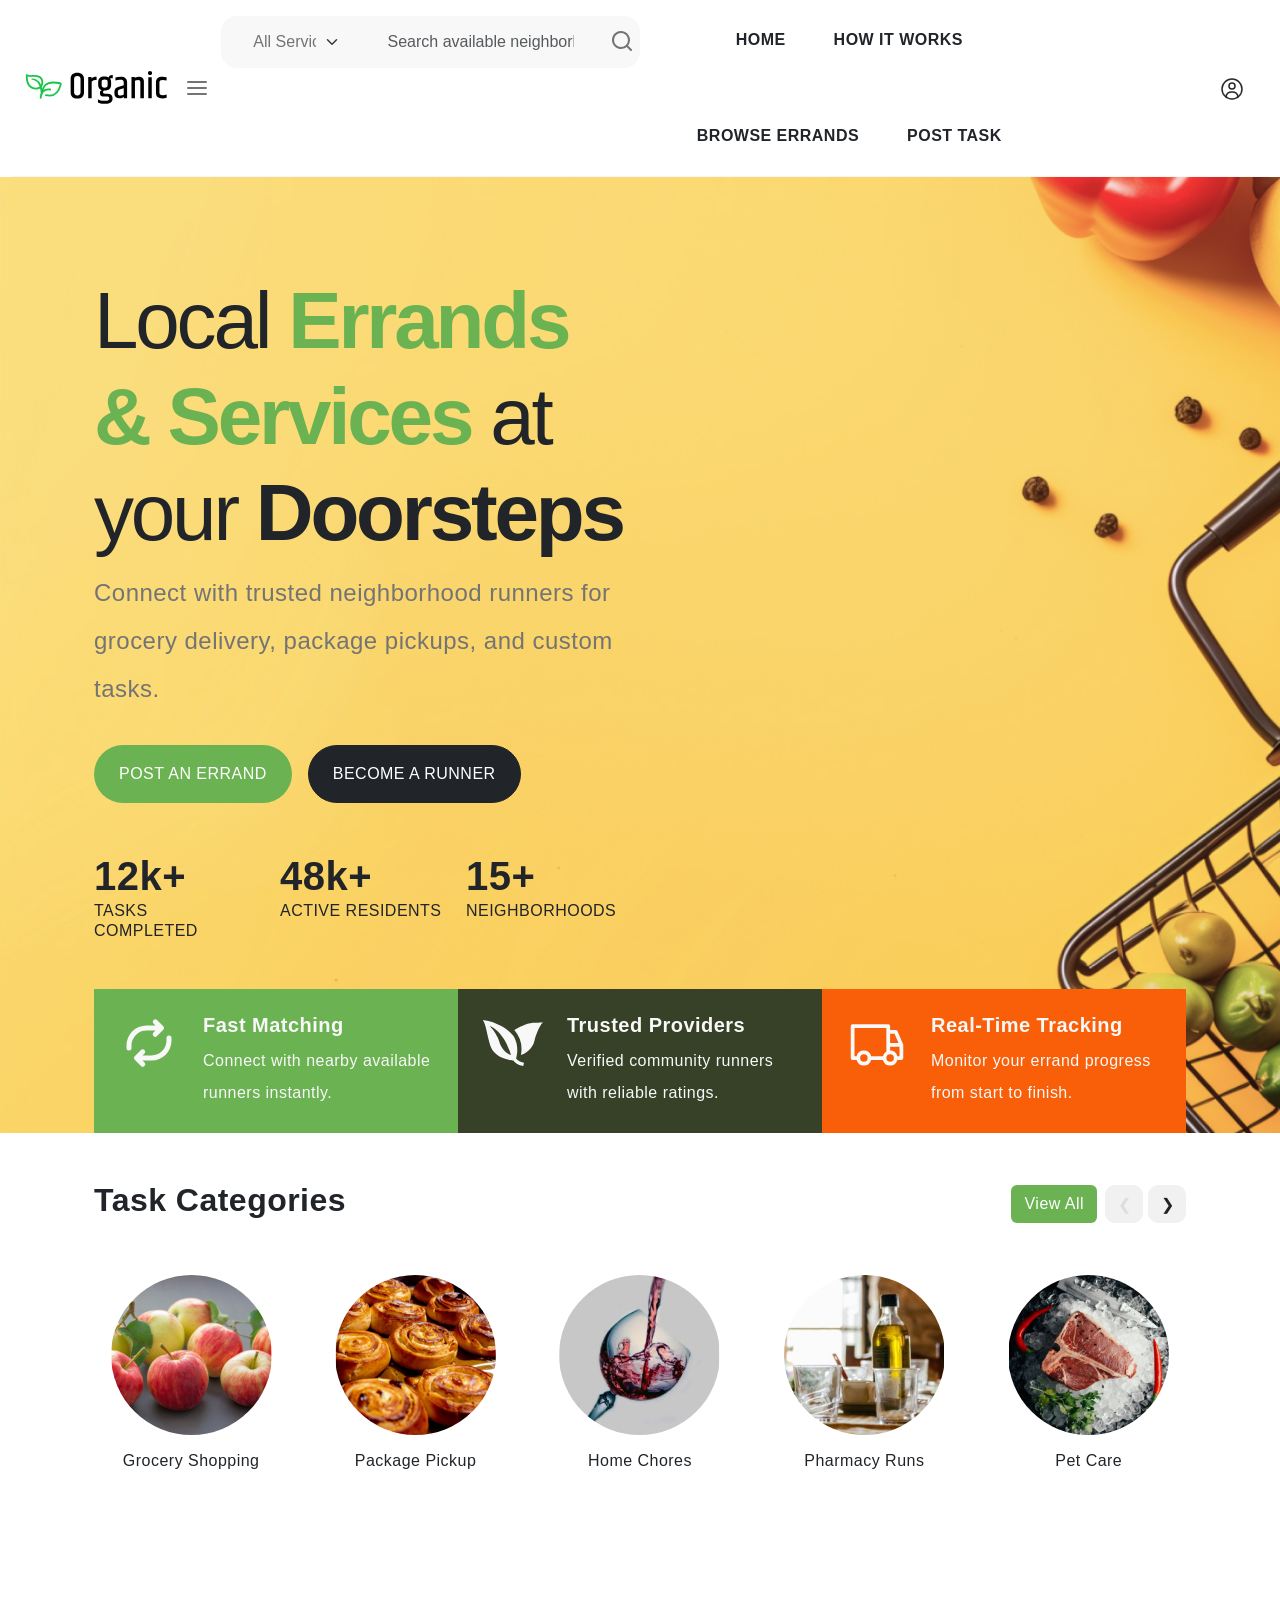
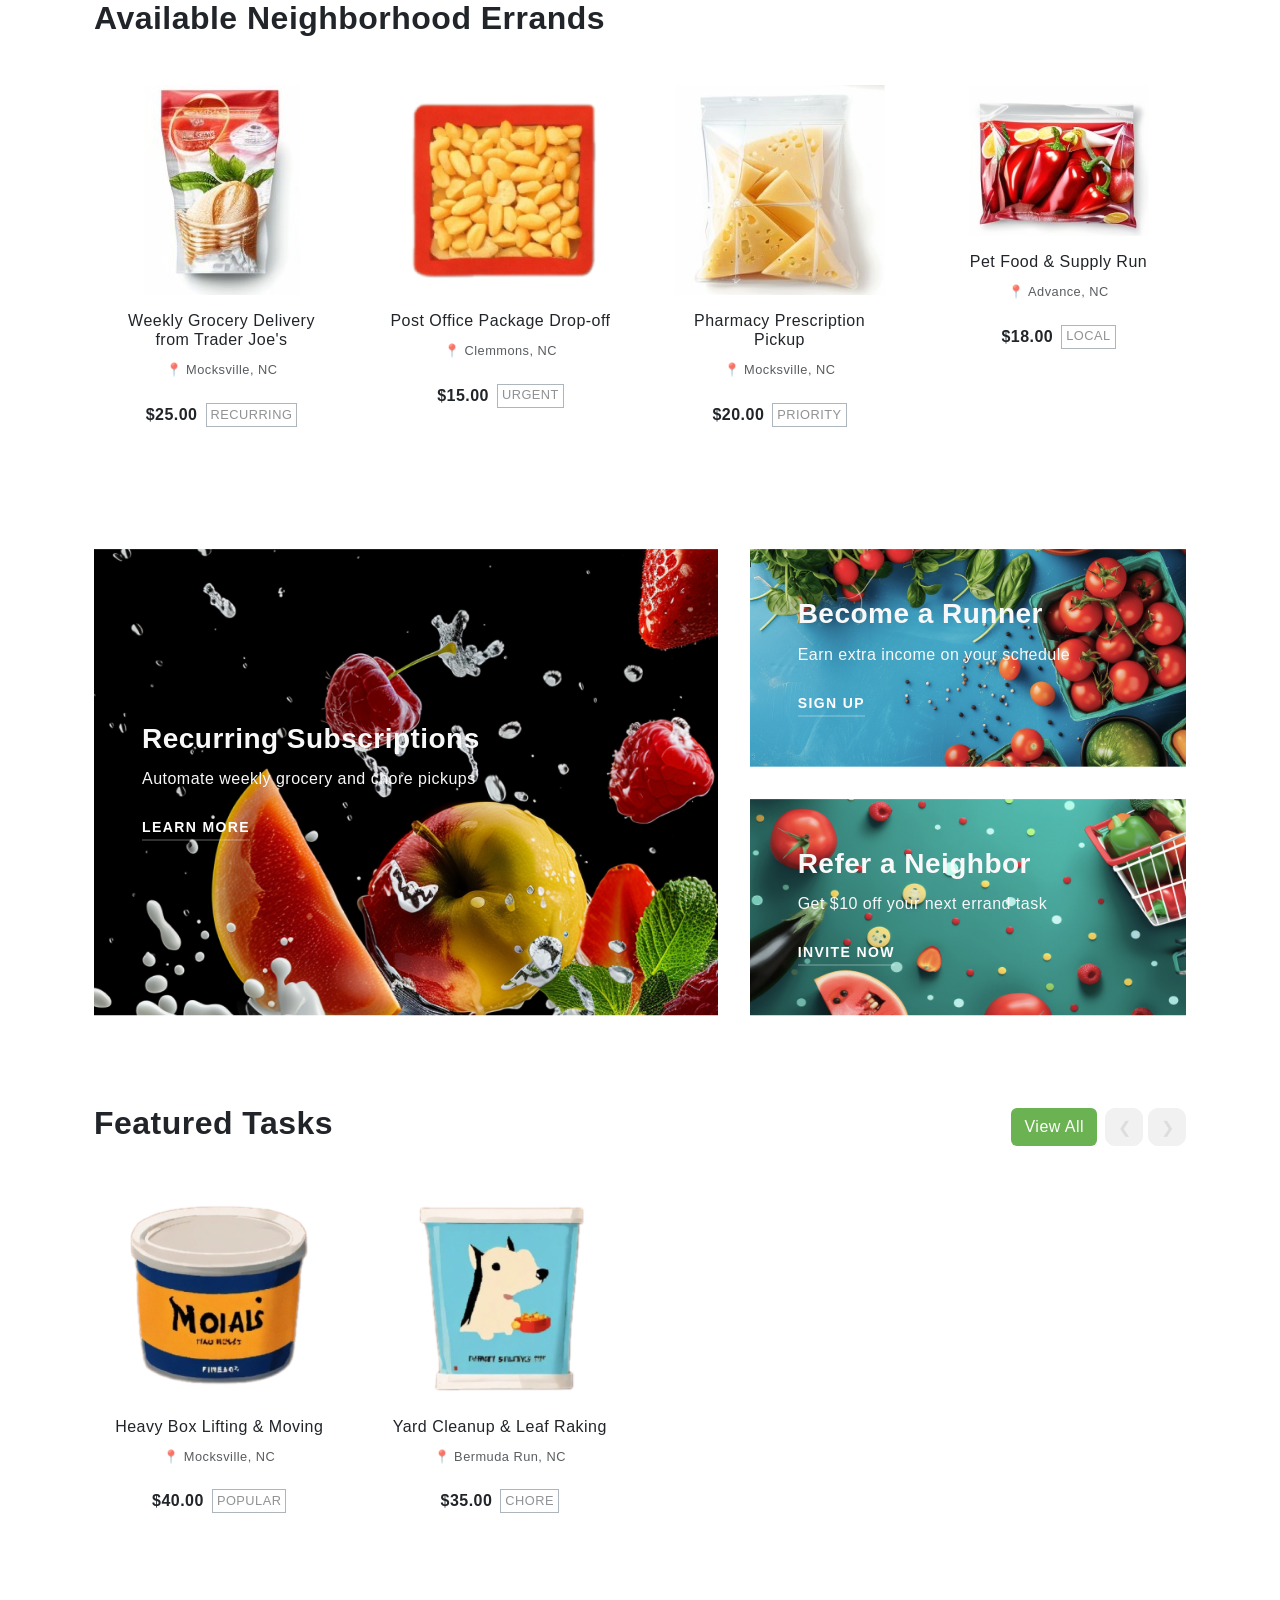
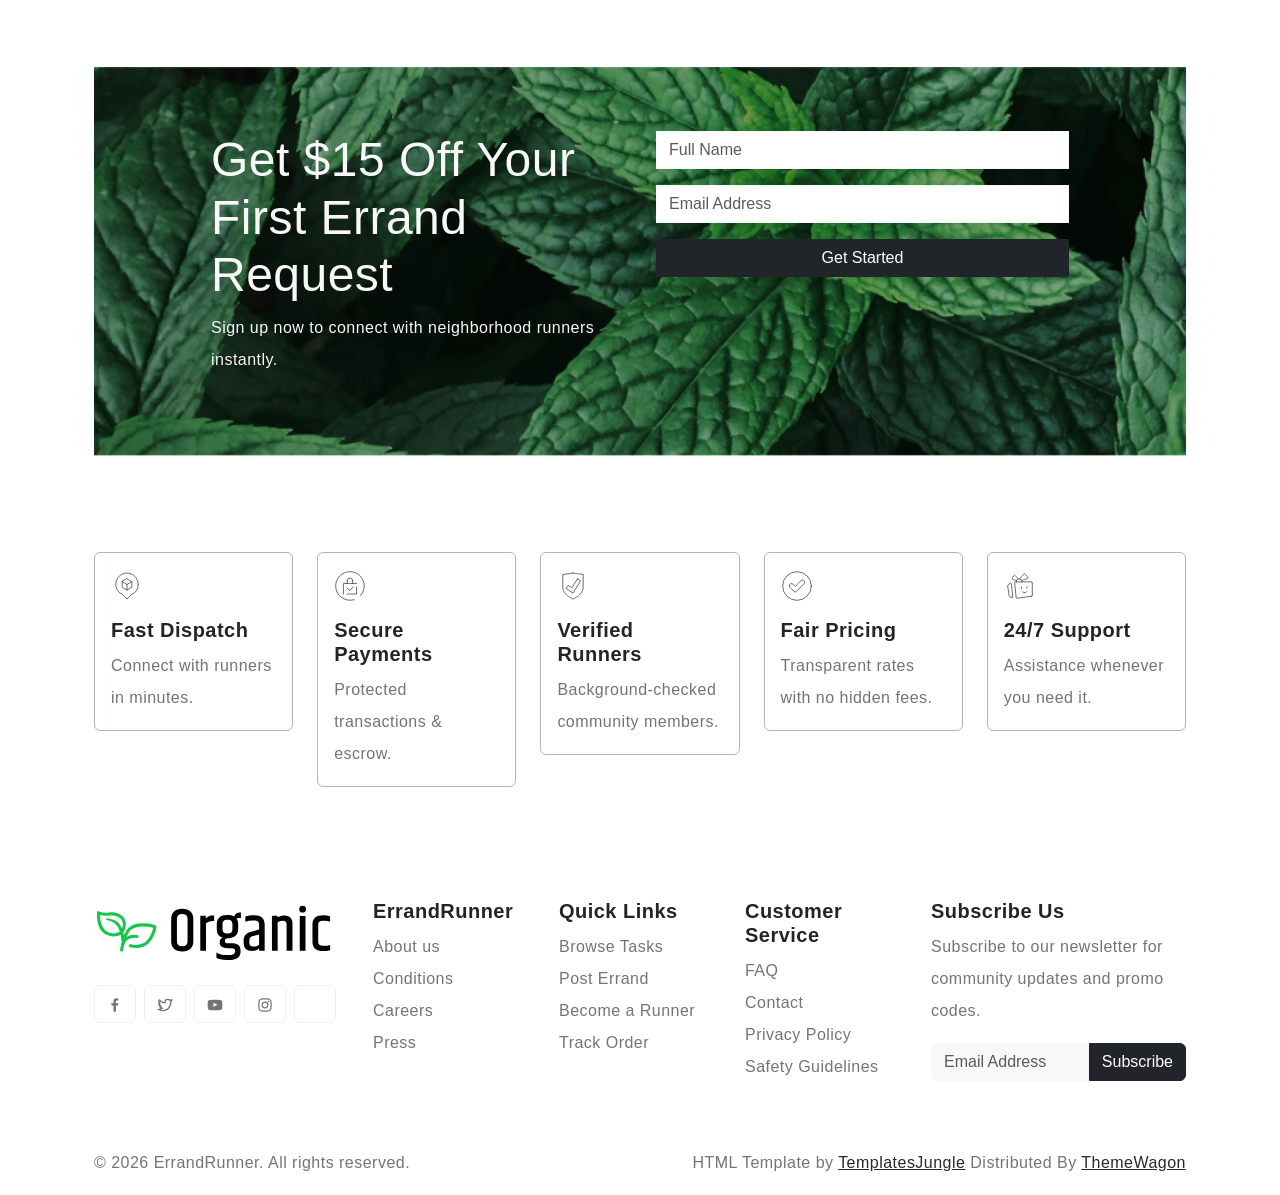
==== commit 5ab1b099: "fix the wordings on mainpage template" ====
--- a/high-fidelity-prototype/customer/main page prototype/index.html
+++ b/high-fidelity-prototype/customer/main page prototype/index.html
@@ -1,7 +1,7 @@
 <!DOCTYPE html>
 <html lang="en">
   <head>
-    <title>Organic - Grocery Store HTML Website Template</title>
+    <title>ErrandRunner - Neighborhood Task & Errand Marketplace</title>
     <meta charset="utf-8">
     <meta http-equiv="X-UA-Compatible" content="IE=edge">
     <meta name="viewport" content="width=device-width, initial-scale=1.0">
@@ -29,56 +29,19 @@
         <symbol xmlns="http://www.w3.org/2000/svg" id="twitter" viewBox="0 0 24 24"><path fill="currentColor" d="M22.991 3.95a1 1 0 0 0-1.51-.86a7.48 7.48 0 0 1-1.874.794a5.152 5.152 0 0 0-3.374-1.242a5.232 5.232 0 0 0-5.223 5.063a11.032 11.032 0 0 1-6.814-3.924a1.012 1.012 0 0 0-.857-.365a.999.999 0 0 0-.785.5a5.276 5.276 0 0 0-.242 4.769l-.002.001a1.041 1.041 0 0 0-.496.89a3.042 3.042 0 0 0 .027.439a5.185 5.185 0 0 0 1.568 3.312a.998.998 0 0 0-.066.77a5.204 5.204 0 0 0 2.362 2.922a7.465 7.465 0 0 1-3.59.448A1 1 0 0 0 1.45 19.3a12.942 12.942 0 0 0 7.01 2.061a12.788 12.788 0 0 0 12.465-9.363a12.822 12.822 0 0 0 .535-3.646l-.001-.2a5.77 5.77 0 0 0 1.532-4.202Zm-3.306 3.212a.995.995 0 0 0-.234.702c.01.165.009.331.009.488a10.824 10.824 0 0 1-.454 3.08a10.685 10.685 0 0 1-10.546 7.93a10.938 10.938 0 0 1-2.55-.301a9.48 9.48 0 0 0 2.942-1.564a1 1 0 0 0-.602-1.786a3.208 3.208 0 0 1-2.214-.935q.224-.042.445-.105a1 1 0 0 0-.08-1.943a3.198 3.198 0 0 1-2.25-1.726a5.3 5.3 0 0 0 .545.046a1.02 1.02 0 0 0 .984-.696a1 1 0 0 0-.4-1.137a3.196 3.196 0 0 1-1.425-2.673c0-.066.002-.133.006-.198a13.014 13.014 0 0 0 8.21 3.48a1.02 1.02 0 0 0 .817-.36a1 1 0 0 0 .206-.867a3.157 3.157 0 0 1-.087-.729a3.23 3.23 0 0 1 3.226-3.226a3.184 3.184 0 0 1 2.345 1.02a.993.993 0 0 0 .921.298a9.27 9.27 0 0 0 1.212-.322a6.681 6.681 0 0 1-1.026 1.524Z"/></symbol>
         <symbol xmlns="http://www.w3.org/2000/svg" id="youtube" viewBox="0 0 24 24"><path fill="currentColor" d="M23 9.71a8.5 8.5 0 0 0-.91-4.13a2.92 2.92 0 0 0-1.72-1A78.36 78.36 0 0 0 12 4.27a78.45 78.45 0 0 0-8.34.3a2.87 2.87 0 0 0-1.46.74c-.9.83-1 2.25-1.1 3.45a48.29 48.29 0 0 0 0 6.48a9.55 9.55 0 0 0 .3 2a3.14 3.14 0 0 0 .71 1.36a2.86 2.86 0 0 0 1.49.78a45.18 45.18 0 0 0 6.5.33c3.5.05 6.57 0 10.2-.28a2.88 2.88 0 0 0 1.53-.78a2.49 2.49 0 0 0 .61-1a10.58 10.58 0 0 0 .52-3.4c.04-.56.04-3.94.04-4.54ZM9.74 14.85V8.66l5.92 3.11c-1.66.92-3.85 1.96-5.92 3.08Z"/></symbol>
         <symbol xmlns="http://www.w3.org/2000/svg" id="instagram" viewBox="0 0 24 24"><path fill="currentColor" d="M17.34 5.46a1.2 1.2 0 1 0 1.2 1.2a1.2 1.2 0 0 0-1.2-1.2Zm4.6 2.42a7.59 7.59 0 0 0-.46-2.43a4.94 4.94 0 0 0-1.16-1.77a4.7 4.7 0 0 0-1.77-1.15a7.3 7.3 0 0 0-2.43-.47C15.06 2 14.72 2 12 2s-3.06 0-4.12.06a7.3 7.3 0 0 0-2.43.47a4.78 4.78 0 0 0-1.77 1.15a4.7 4.7 0 0 0-1.15 1.77a7.3 7.3 0 0 0-.47 2.43C2 8.94 2 9.28 2 12s0 3.06.06 4.12a7.3 7.3 0 0 0 .47 2.43a4.7 4.7 0 0 0 1.15 1.77a4.78 4.78 0 0 0 1.77 1.15a7.3 7.3 0 0 0 2.43.47C8.94 22 9.28 22 12 22s3.06 0 4.12-.06a7.3 7.3 0 0 0 2.43-.47a4.7 4.7 0 0 0 1.77-1.15a4.85 4.85 0 0 0 1.16-1.77a7.59 7.59 0 0 0 .46-2.43c0-1.06.06-1.4.06-4.12s0-3.06-.06-4.12ZM20.14 16a5.61 5.61 0 0 1-.34 1.86a3.06 3.06 0 0 1-.75 1.15a3.19 3.19 0 0 1-1.15.75a5.61 5.61 0 0 1-1.86.34c-1 .05-1.37.06-4 .06s-3 0-4-.06a5.73 5.73 0 0 1-1.94-.3a3.27 3.27 0 0 1-1.1-.75a3 3 0 0 1-.74-1.15a5.54 5.54 0 0 1-.4-1.9c0-1-.06-1.37-.06-4s0-3 .06-4a5.54 5.54 0 0 1 .35-1.9A3 3 0 0 1 5 5a3.14 3.14 0 0 1 1.1-.8A5.73 5.73 0 0 1 8 3.86c1 0 1.37-.06 4-.06s3 0 4 .06a5.61 5.61 0 0 1 1.86.34a3.06 3.06 0 0 1 1.19.8a3.06 3.06 0 0 1 .75 1.1a5.61 5.61 0 0 1 .34 1.9c.05 1 .06 1.37.06 4s-.01 3-.06 4ZM12 6.87A5.13 5.13 0 1 0 17.14 12A5.12 5.12 0 0 0 12 6.87Zm0 8.46A3.33 3.33 0 1 1 15.33 12A3.33 3.33 0 0 1 12 15.33Z"/></symbol>
-        <symbol xmlns="http://www.w3.org/2000/svg" id="amazon" viewBox="0 0 24 24"><path fill="currentColor" d="M1.04 17.52q.1-.16.32-.02a21.308 21.308 0 0 0 10.88 2.9a21.524 21.524 0 0 0 7.74-1.46q.1-.04.29-.12t.27-.12a.356.356 0 0 1 .47.12q.17.24-.11.44q-.36.26-.92.6a14.99 14.99 0 0 1-3.84 1.58A16.175 16.175 0 0 1 12 22a16.017 16.017 0 0 1-5.9-1.09a16.246 16.246 0 0 1-4.98-3.07a.273.273 0 0 1-.12-.2a.215.215 0 0 1 .04-.12Zm6.02-5.7a4.036 4.036 0 0 1 .68-2.36A4.197 4.197 0 0 1 9.6 7.98a10.063 10.063 0 0 1 2.66-.66q.54-.06 1.76-.16v-.34a3.562 3.562 0 0 0-.28-1.72a1.5 1.5 0 0 0-1.32-.6h-.16a2.189 2.189 0 0 0-1.14.42a1.64 1.64 0 0 0-.62 1a.508.508 0 0 1-.4.46L7.8 6.1q-.34-.08-.34-.36a.587.587 0 0 1 .02-.14a3.834 3.834 0 0 1 1.67-2.64A6.268 6.268 0 0 1 12.26 2h.5a5.054 5.054 0 0 1 3.56 1.18a3.81 3.81 0 0 1 .37.43a3.875 3.875 0 0 1 .27.41a2.098 2.098 0 0 1 .18.52q.08.34.12.47a2.856 2.856 0 0 1 .06.56q.02.43.02.51v4.84a2.868 2.868 0 0 0 .15.95a2.475 2.475 0 0 0 .29.62q.14.19.46.61a.599.599 0 0 1 .12.32a.346.346 0 0 1-.16.28q-1.66 1.44-1.8 1.56a.557.557 0 0 1-.58.04q-.28-.24-.49-.46t-.3-.32a4.466 4.466 0 0 1-.29-.39q-.2-.29-.28-.39a4.91 4.91 0 0 1-2.2 1.52a6.038 6.038 0 0 1-1.68.2a3.505 3.505 0 0 1-2.53-.95a3.553 3.553 0 0 1-.99-2.69Zm3.44-.4a1.895 1.895 0 0 0 .39 1.25a1.294 1.294 0 0 0 1.05.47a1.022 1.022 0 0 0 .17-.02a1.022 1.022 0 0 1 .15-.02a2.033 2.033 0 0 0 1.3-1.08a3.13 3.13 0 0 0 .33-.83a3.8 3.8 0 0 0 .12-.73q.01-.28.01-.92v-.5a7.287 7.287 0 0 0-1.76.16a2.144 2.144 0 0 0-1.76 2.22Zm8.4 6.44a.626.626 0 0 1 .12-.16a3.14 3.14 0 0 1 .96-.46a6.52 6.52 0 0 1 1.48-.22a1.195 1.195 0 0 1 .38.02q.9.08 1.08.3a.655.655 0 0 1 .08.36v.14a4.56 4.56 0 0 1-.38 1.65a3.84 3.84 0 0 1-1.06 1.53a.302.302 0 0 1-.18.08a.177.177 0 0 1-.08-.02q-.12-.06-.06-.22a7.632 7.632 0 0 0 .74-2.42a.513.513 0 0 0-.08-.32q-.2-.24-1.12-.24q-.34 0-.8.04q-.5.06-.92.12a.232.232 0 0 1-.16-.04a.065.065 0 0 1-.02-.08a.153.153 0 0 1 .02-.06Z"/></symbol>
-
         <symbol xmlns="http://www.w3.org/2000/svg" id="menu" viewBox="0 0 24 24"><path fill="currentColor" d="M2 6a1 1 0 0 1 1-1h18a1 1 0 1 1 0 2H3a1 1 0 0 1-1-1m0 6.032a1 1 0 0 1 1-1h18a1 1 0 1 1 0 2H3a1 1 0 0 1-1-1m1 5.033a1 1 0 1 0 0 2h18a1 1 0 0 0 0-2z"/></symbol>
-        <symbol xmlns="http://www.w3.org/2000/svg" id="link" viewBox="0 0 24 24"><path fill="currentColor" d="M12 19a1 1 0 1 0-1-1a1 1 0 0 0 1 1Zm5 0a1 1 0 1 0-1-1a1 1 0 0 0 1 1Zm0-4a1 1 0 1 0-1-1a1 1 0 0 0 1 1Zm-5 0a1 1 0 1 0-1-1a1 1 0 0 0 1 1Zm7-12h-1V2a1 1 0 0 0-2 0v1H8V2a1 1 0 0 0-2 0v1H5a3 3 0 0 0-3 3v14a3 3 0 0 0 3 3h14a3 3 0 0 0 3-3V6a3 3 0 0 0-3-3Zm1 17a1 1 0 0 1-1 1H5a1 1 0 0 1-1-1v-9h16Zm0-11H4V6a1 1 0 0 1 1-1h1v1a1 1 0 0 0 2 0V5h8v1a1 1 0 0 0 2 0V5h1a1 1 0 0 1 1 1ZM7 15a1 1 0 1 0-1-1a1 1 0 0 0 1 1Zm0 4a1 1 0 1 0-1-1a1 1 0 0 0 1 1Z"/></symbol>
-        <symbol xmlns="http://www.w3.org/2000/svg" id="arrow-right" viewBox="0 0 24 24"><path fill="currentColor" d="M17.92 11.62a1 1 0 0 0-.21-.33l-5-5a1 1 0 0 0-1.42 1.42l3.3 3.29H7a1 1 0 0 0 0 2h7.59l-3.3 3.29a1 1 0 0 0 0 1.42a1 1 0 0 0 1.42 0l5-5a1 1 0 0 0 .21-.33a1 1 0 0 0 0-.76Z"/></symbol>
-        <symbol xmlns="http://www.w3.org/2000/svg" id="category" viewBox="0 0 24 24"><path fill="currentColor" d="M19 5.5h-6.28l-.32-1a3 3 0 0 0-2.84-2H5a3 3 0 0 0-3 3v13a3 3 0 0 0 3 3h14a3 3 0 0 0 3-3v-10a3 3 0 0 0-3-3Zm1 13a1 1 0 0 1-1 1H5a1 1 0 0 1-1-1v-13a1 1 0 0 1 1-1h4.56a1 1 0 0 1 .95.68l.54 1.64a1 1 0 0 0 .95.68h7a1 1 0 0 1 1 1Z"/></symbol>
-        <symbol xmlns="http://www.w3.org/2000/svg" id="calendar" viewBox="0 0 24 24"><path fill="currentColor" d="M19 4h-2V3a1 1 0 0 0-2 0v1H9V3a1 1 0 0 0-2 0v1H5a3 3 0 0 0-3 3v12a3 3 0 0 0 3 3h14a3 3 0 0 0 3-3V7a3 3 0 0 0-3-3Zm1 15a1 1 0 0 1-1 1H5a1 1 0 0 1-1-1v-7h16Zm0-9H4V7a1 1 0 0 1 1-1h2v1a1 1 0 0 0 2 0V6h6v1a1 1 0 0 0 2 0V6h2a1 1 0 0 1 1 1Z"/></symbol>
-        <symbol xmlns="http://www.w3.org/2000/svg" id="heart" viewBox="0 0 24 24"><path fill="currentColor" d="M20.16 4.61A6.27 6.27 0 0 0 12 4a6.27 6.27 0 0 0-8.16 9.48l7.45 7.45a1 1 0 0 0 1.42 0l7.45-7.45a6.27 6.27 0 0 0 0-8.87Zm-1.41 7.46L12 18.81l-6.75-6.74a4.28 4.28 0 0 1 3-7.3a4.25 4.25 0 0 1 3 1.25a1 1 0 0 0 1.42 0a4.27 4.27 0 0 1 6 6.05Z"/></symbol>
-        <symbol xmlns="http://www.w3.org/2000/svg" id="plus" viewBox="0 0 24 24"><path fill="currentColor" d="M19 11h-6V5a1 1 0 0 0-2 0v6H5a1 1 0 0 0 0 2h6v6a1 1 0 0 0 2 0v-6h6a1 1 0 0 0 0-2Z"/></symbol>
-        <symbol xmlns="http://www.w3.org/2000/svg" id="minus" viewBox="0 0 24 24"><path fill="currentColor" d="M19 11H5a1 1 0 0 0 0 2h14a1 1 0 0 0 0-2Z"/></symbol>
-        <symbol xmlns="http://www.w3.org/2000/svg" id="cart" viewBox="0 0 24 24"><path fill="currentColor" d="M8.5 19a1.5 1.5 0 1 0 1.5 1.5A1.5 1.5 0 0 0 8.5 19ZM19 16H7a1 1 0 0 1 0-2h8.491a3.013 3.013 0 0 0 2.885-2.176l1.585-5.55A1 1 0 0 0 19 5H6.74a3.007 3.007 0 0 0-2.82-2H3a1 1 0 0 0 0 2h.921a1.005 1.005 0 0 1 .962.725l.155.545v.005l1.641 5.742A3 3 0 0 0 7 18h12a1 1 0 0 0 0-2Zm-1.326-9l-1.22 4.274a1.005 1.005 0 0 1-.963.726H8.754l-.255-.892L7.326 7ZM16.5 19a1.5 1.5 0 1 0 1.5 1.5a1.5 1.5 0 0 0-1.5-1.5Z"/></symbol>
-        <symbol xmlns="http://www.w3.org/2000/svg" id="check" viewBox="0 0 24 24"><path fill="currentColor" d="M18.71 7.21a1 1 0 0 0-1.42 0l-7.45 7.46l-3.13-3.14A1 1 0 1 0 5.29 13l3.84 3.84a1 1 0 0 0 1.42 0l8.16-8.16a1 1 0 0 0 0-1.47Z"/></symbol>
-        <symbol xmlns="http://www.w3.org/2000/svg" id="trash" viewBox="0 0 24 24"><path fill="currentColor" d="M10 18a1 1 0 0 0 1-1v-6a1 1 0 0 0-2 0v6a1 1 0 0 0 1 1ZM20 6h-4V5a3 3 0 0 0-3-3h-2a3 3 0 0 0-3 3v1H4a1 1 0 0 0 0 2h1v11a3 3 0 0 0 3 3h8a3 3 0 0 0 3-3V8h1a1 1 0 0 0 0-2ZM10 5a1 1 0 0 1 1-1h2a1 1 0 0 1 1 1v1h-4Zm7 14a1 1 0 0 1-1 1H8a1 1 0 0 1-1-1V8h10Zm-3-1a1 1 0 0 0 1-1v-6a1 1 0 0 0-2 0v6a1 1 0 0 0 1 1Z"/></symbol>
-        <symbol xmlns="http://www.w3.org/2000/svg" id="search" viewBox="0 0 24 24"><path fill="currentColor" d="M21.71 20.29L18 16.61A9 9 0 1 0 16.61 18l3.68 3.68a1 1 0 0 0 1.42 0a1 1 0 0 0 0-1.39ZM11 18a7 7 0 1 1 7-7a7 7 0 0 1-7 7Z"/></symbol>
-        <symbol xmlns="http://www.w3.org/2000/svg" id="close" viewBox="0 0 15 15"><path fill="currentColor" d="M7.953 3.788a.5.5 0 0 0-.906 0L6.08 5.85l-2.154.33a.5.5 0 0 0-.283.843l1.574 1.613l-.373 2.284a.5.5 0 0 0 .736.518l1.92-1.063l1.921 1.063a.5.5 0 0 0 .736-.519l-.373-2.283l1.574-1.613a.5.5 0 0 0-.283-.844L8.921 5.85l-.968-2.062Z"/></symbol>
-        
+        <symbol xmlns="http://www.w3.org/2000/svg" id="user" viewBox="0 0 24 24"><g fill="none" stroke="currentColor" stroke-width="1.5"><circle cx="12" cy="9" r="3"/><circle cx="12" cy="12" r="10"/><path stroke-linecap="round" d="M17.97 20c-.16-2.892-1.045-5-5.97-5s-5.81 2.108-5.97 5"/></g></symbol>
+        <symbol xmlns="http://www.w3.org/2000/svg" id="fruits" viewBox="0 0 48 48"><g fill="currentColor" fill-rule="evenodd" clip-rule="evenodd"><path d="M18.88 7.566a1 1 0 0 1 1 1v6.6a1 1 0 1 1-2 0v-6.6a1 1 0 0 1 1-1"/><path d="M11.78 13.905c1.13-.27 2.283-.065 3.48.553c.975.505 1.667.736 2.206.847c.538.112.966.114 1.483.114v2h-.02c-.516 0-1.12 0-1.868-.155c-.757-.157-1.622-.462-2.72-1.03c-.878-.453-1.54-.517-2.096-.384c-.584.14-1.201.53-1.912 1.264c-1.632 1.688-2.139 3.426-2.316 4.762c-.1 1.644.197 4.89 1.668 8.063c.5 1.08 1.21 2.57 2.076 3.737c.432.582.866 1.03 1.283 1.306c.405.267.741.34 1.046.288c3.123-.538 3.71-.551 4.319-.551h1.037v2H18.38c-.422 0-.92 0-3.95.522c-.94.162-1.787-.127-2.488-.59c-.689-.455-1.284-1.106-1.787-1.783c-1.005-1.353-1.791-3.024-2.284-4.088c-1.638-3.532-1.972-7.137-1.848-9.064l.003-.032l.004-.032c.212-1.644.844-3.839 2.866-5.928c.845-.874 1.783-1.556 2.885-1.82"/><path d="M14.64 11.41c1.496 1.431 2.307 3.166 2.307 4.51a1 1 0 1 0 2 0c0-2.05-1.168-4.275-2.925-5.956C14.244 8.265 11.743 7 8.896 7a1 1 0 0 0 0 2c2.244 0 4.268.999 5.743 2.41"/><path d="M8.574 7.009a1 1 0 0 1 1.116.868c.492 3.93 3.945 6 6.734 7.115a1 1 0 0 1-.743 1.857c-2.869-1.147-7.335-3.604-7.975-8.724a1 1 0 0 1 .868-1.116m17.188 6.894c-1.152-.264-2.334-.066-3.57.548c-1.02.506-1.747.74-2.317.853c-.57.113-1.022.115-1.56.115a1 1 0 0 0 0 2h.019c.537 0 1.16 0 1.93-.153c.781-.155 1.676-.458 2.816-1.024c.924-.458 1.632-.528 2.236-.39c.626.144 1.277.542 2.017 1.277c1.716 1.703 2.235 3.452 2.414 4.784a1 1 0 0 0 1.982-.266c-.222-1.653-.884-3.85-2.987-5.938c-.881-.874-1.85-1.548-2.98-1.806m.945 20.377a1 1 0 0 0-1.414.027c-.757.786-1.393 1.05-1.931.962-3.252-.538-3.86-.55-4.485-.55a1 1 0 0 0 0 2h.028c.447 0 .967 0 4.13.523c1.522.252 2.785-.599 3.699-1.548a1 1 0 0 0-.027-1.415"/><path d="M32.65 16.103c-1.003 1.81-1.263 3.709-.864 4.992a1 1 0 1 1-1.91.594c-.609-1.959-.153-4.43 1.025-6.556c1.193-2.152 3.206-4.101 5.925-4.947a1 1 0 1 1 .594 1.91c-2.143.666-3.78 2.222-4.77 4.007"/><path d="M34.719 17.379c-1.168 1.71-2.748 2.793-4.073 3.013a1 1 0 1 0 .326 1.973c2.023-.335 4.027-1.851 5.398-3.858c1.388-2.032 2.227-4.706 1.762-7.515a1 1 0 1 0-1.974.326c.367 2.214-.288 4.375-1.44 6.06"/><path d="M31.78 23a2.5 2.5 0 1 0 0 5a2.5 2.5 0 0 0 0-5m-4.5 2.5a4.5 4.5 0 1 1 9 0a4.5 4.5 0 0 1-9 0"/><path d="M37.845 18.09a4.5 4.5 0 0 1 2.716 5.755a1 1 0 1 1-1.883-.675a2.5 2.5 0 1 0-4.706-1.69a1 1 0 0 1-1.882-.675a4.5 4.5 0 0 1 5.755-2.715"/><path d="M36.253 23.176a4.501 4.501 0 0 1 3.822 8.014a1 1 0 1 1-1.144-1.64a2.5 2.5 0 1 0-3.008-3.99a1 1 0 1 1-1.262-1.552a4.501 4.501 0 0 1 1.592-.832M27.78 29a2.5 2.5 0 1 0 0 5a2.5 2.5 0 0 0 0-5m-4.5 2.5a4.5 4.5 0 1 1 9 0a4.5 4.5 0 0 1-9 0"/><path d="M35.78 29a2.5 2.5 0 1 0 0 5a2.5 2.5 0 0 0 0-5m-4.5 2.5a4.5 4.5 0 1 1 9 0a4.5 4.5 0 0 1-9 0"/><path d="M31.78 35a2.5 2.5 0 1 0 0 5a2.5 2.5 0 0 0 0-5m-4.5 2.5a4.5 4.5 0 1 1 9 0a4.5 4.5 0 0 1-9 0"/><path d="M37.834 33.966a1 1 0 0 1 1.278-.606a4.5 4.5 0 1 1-4.675 7.44a1 1 0 1 1 1.405-1.423a2.5 2.5 0 1 0 2.598-4.133a1 1 0 0 1-.606-1.278"/></g></symbol>
+        <symbol xmlns="http://www.w3.org/2000/svg" id="delivery" viewBox="0 0 32 32"><path fill="currentColor" d="m29.92 16.61l-3-7A1 1 0 0 0 26 9h-3V7a1 1 0 0 0-1-1H3a1 1 0 0 0-1 1v17a1 1 0 0 0 1 1h2.14a4 4 0 0 0 7.72 0h6.28a4 4 0 0 0 7.72 0H29a1 1 0 0 0 1-1v-7a1 1 0 0 0-.08-.39M23 11h2.34l2.14 5H23ZM9 26a2 2 0 1 1 2-2a2 2 0 0 1-2 2m10.14-3h-6.28a4 4 0 0 0-7.72 0H4V8h17v12.56A4 4 0 0 0 19.14 23M23 26a2 2 0 1 1 2-2a2 2 0 0 1-2 2m5-3h-1.14A4 4 0 0 0 23 20v-2h5Z"/></symbol>
+        <symbol xmlns="http://www.w3.org/2000/svg" id="organic" viewBox="0 0 24 24"><path fill="currentColor" d="M0 2.84c1.402 2.71 1.445 5.241 2.977 10.4c1.855 5.341 8.703 5.701 9.21 5.711c.46.726 1.513 1.704 3.926 2.21l.268-1.272c-2.082-.436-2.844-1.239-3.106-1.68l-.005.006c.087-.484 1.523-5.377-1.323-9.352C7.182 3.583 0 2.84 0 2.84m24 .84c-3.898.611-4.293-.92-11.473 3.093a11.879 11.879 0 0 1 2.625 10.05c3.723-1.486 5.166-3.976 5.606-6.466c0 0 1.27-4.716 3.242-6.677M12.527 6.773l-.002-.002v.004zM2.643 5.22s5.422 1.426 8.543 11.543c-2.945-.889-4.203-3.796-4.63-5.168h.006a15.863 15.863 0 0 0-3.92-6.375z"/></symbol>
+        <symbol xmlns="http://www.w3.org/2000/svg" id="fresh" viewBox="0 0 24 24"><g fill="none"><path d="M24 0v24H0V0zM12.594 23.258l-.012.002l-.071.035l-.02.004l-.014-.004l-.071-.036c-.01-.003-.019 0-.024.006l-.004.01l-.017.428l.005.02l.01.013l.104.074l.015.004l.012-.004l.104-.074l.012-.016l.004-.017l-.017-.427c-.002-.01-.009-.017-.016-.018m.264-.113l-.014.002l-.184.093l-.01.01l-.003.011l.018.43l.005.012l.008.008l.201.092c.012.004.023 0 .029-.008l.004-.014l-.034-.614c-.003-.012-.01-.02-.02-.022m-.715.002a.023.023 0 0 0-.027.006l-.006.014l-.034.614c0 .012.007.02.017.024l.015-.002l.201-.093l.01-.008l.003-.011l.018-.43l-.003-.012l-.01-.01z"/><path fill="currentColor" d="M20 9a1 1 0 0 1 1 1v1a8 8 0 0 1-8 8H9.414l.793.793a1 1 0 0 1-1.414 1.414l-2.496-2.496a.997.997 0 0 1-.287-.567L6 17.991a.996.996 0 0 1 .237-.638l.056-.06l2.5-2.5a1 1 0 0 1 1.414 1.414L9.414 17H13a6 6 0 0 0 6-6v-1a1 1 0 0 1 1-1m-4.793-6.207l2.5 2.5a1 1 0 0 1 0 1.414l-2.5 2.5a1 1 0 1 1-1.414-1.414L14.586 7H11a6 6 0 0 0-6 6v1a1 1 0 1 1-2 0v-1a8 8 0 0 1 8-8h3.586l-.793-.793a1 1 0 0 1 1.414-1.414"/></g></symbol>
         <symbol xmlns="http://www.w3.org/2000/svg" id="package" viewBox="0 0 48 48"><path fill="none" stroke="currentColor" stroke-linecap="round" stroke-linejoin="round" d="m24 13.264l7.288 4.21L24 21.681l-7.288-4.209Z"/><path fill="none" stroke="currentColor" stroke-linecap="round" stroke-linejoin="round" d="M16.712 17.473v8.418L24 30.101l7.288-4.21v-8.418M24 30.1v-8.418"/><path fill="none" stroke="currentColor" stroke-linecap="round" stroke-linejoin="round" d="M40.905 21.405a16.905 16.905 0 1 0-23.389 15.611L24 43.5l6.484-6.484a16.906 16.906 0 0 0 10.42-15.611"/></symbol>
         <symbol xmlns="http://www.w3.org/2000/svg" id="secure" viewBox="0 0 48 48"><path fill="none" stroke="currentColor" stroke-linecap="round" stroke-linejoin="round" d="M14.134 36V20.11h19.732M19.279 36h14.587V25.45"/><path fill="none" stroke="currentColor" stroke-linecap="round" stroke-linejoin="round" d="m19.246 26.606l4.135 4.135l5.373-5.372m-8.934-9.282a4.087 4.087 0 1 1 8.174 0m0 0v4.023m-8.172-4.108v4.108"/><path fill="none" stroke="currentColor" stroke-linecap="round" stroke-linejoin="round" d="M30.288 44.566a21.516 21.516 0 1 1 9.69-6.18"/></symbol>
         <symbol xmlns="http://www.w3.org/2000/svg" id="quality" viewBox="0 0 48 48"><path fill="none" stroke="currentColor" stroke-linecap="round" stroke-linejoin="round" d="m30.59 13.45l4.77 2.94L24 34.68l-10.33-7l3.11-4.6l5.52 3.71l8.26-13.38Z"/><path fill="none" stroke="currentColor" stroke-linecap="round" stroke-linejoin="round" d="M24 4.5s-11.26 2-15.25 2v20a11.16 11.16 0 0 0 .8 4.1a15 15 0 0 0 2 3.61a22 22 0 0 0 2.81 3.07a34.47 34.47 0 0 0 3 2.48a34 34 0 0 0 2.89 1.86c1 .59 1.71 1 2.13 1.19l1 .49a1.44 1.44 0 0 0 1.24 0l1-.49c.42-.2 1.13-.6 2.13-1.19a34 34 0 0 0 2.89-1.86a34.47 34.47 0 0 0 3-2.48a22 22 0 0 0 2.81-3.07a15 15 0 0 0 2-3.61a11.16 11.16 0 0 0 .8-4.1v-20c-3.99.03-15.25-2-15.25-2"/></symbol>
         <symbol xmlns="http://www.w3.org/2000/svg" id="savings" viewBox="0 0 48 48"><circle cx="24" cy="24" r="21.5" fill="none" stroke="currentColor" stroke-linecap="round" stroke-linejoin="round"/><path fill="none" stroke="currentColor" stroke-linecap="round" stroke-linejoin="round" d="M12.5 23.684a3.298 3.298 0 0 1 5.63-2.332l3.212 3.212h0l8.53-8.53a3.298 3.298 0 0 1 5.628 2.333h0c0 .875-.348 1.714-.966 2.333L22.983 32.25a2.321 2.321 0 0 1-3.283 0l-6.234-6.233a3.298 3.298 0 0 1-.966-2.333"/></symbol>
         <symbol xmlns="http://www.w3.org/2000/svg" id="offers" viewBox="0 0 48 48"><path fill="none" stroke="currentColor" stroke-linecap="round" stroke-linejoin="round" d="m41.556 39.297l-22.022 3.11a1.097 1.097 0 0 1-1.245-.97l-2.352-22.311a1.097 1.097 0 0 1 1.08-1.213l24.238-.229a1.097 1.097 0 0 1 1.108 1.09l.137 19.429c.004.55-.4 1.017-.944 1.094M26.1 25.258v2.579m8.494-2.731v2.175"/><path fill="none" stroke="currentColor" stroke-linecap="round" stroke-linejoin="round" d="M34.343 32.346c-1.437.828-1.926 1.198-2.774 1.988c-1.19-.457-2.284-1.228-3.797-1.456m-15.953 8.721l-3.49-1.6a1.12 1.12 0 0 1-.643-.863L5.511 23.593c-.056-.4.108-.8.43-1.046l3.15-2.406a1.257 1.257 0 0 1 2.014.874l1.966 19.69a.887.887 0 0 1-1.252.894m11.989-28.112c.214-.456.964-1.716 2.76-3.618c3.108-3.323 4.26-4.288 4.26-4.288s1.42.75 3.27 3.109c1.876 2.358 1.93 3.832 1.93 3.832s.67-.08-4.797 1.688c-3.055.991-4.368 1.152-4.931 1.152"/><path fill="none" stroke="currentColor" stroke-linecap="round" stroke-linejoin="round" d="M26.97 17.828v-.054c0-.884-.241-1.715-.67-2.412c-.563-.91-1.447-1.608-2.492-1.876a3.58 3.58 0 0 0-1.072-.16c-.429 0-.858.053-1.233.214c-1.152.348-2.063 1.18-2.573 2.278a4.747 4.747 0 0 0-.428 1.956v.134"/><path fill="none" stroke="currentColor" stroke-linecap="round" stroke-linejoin="round" d="M18.93 15.818c-.562-.107-1.5-.349-3.135-.884c-2.304-.75-3.43-1.528-3.43-1.528s-.456-1.393 1.045-3.296s2.653-2.52 2.653-2.52s.911.778 3.43 3.485c1.26 1.313 1.796 2.09 2.01 2.465h.027"/></symbol>
-        
-        <symbol xmlns="http://www.w3.org/2000/svg" id="delivery" viewBox="0 0 32 32"><path fill="currentColor" d="m29.92 16.61l-3-7A1 1 0 0 0 26 9h-3V7a1 1 0 0 0-1-1H3a1 1 0 0 0-1 1v17a1 1 0 0 0 1 1h2.14a4 4 0 0 0 7.72 0h6.28a4 4 0 0 0 7.72 0H29a1 1 0 0 0 1-1v-7a1 1 0 0 0-.08-.39M23 11h2.34l2.14 5H23ZM9 26a2 2 0 1 1 2-2a2 2 0 0 1-2 2m10.14-3h-6.28a4 4 0 0 0-7.72 0H4V8h17v12.56A4 4 0 0 0 19.14 23M23 26a2 2 0 1 1 2-2a2 2 0 0 1-2 2m5-3h-1.14A4 4 0 0 0 23 20v-2h5Z"/></symbol>
-        <symbol xmlns="http://www.w3.org/2000/svg" id="organic" viewBox="0 0 24 24"><path fill="currentColor" d="M0 2.84c1.402 2.71 1.445 5.241 2.977 10.4c1.855 5.341 8.703 5.701 9.21 5.711c.46.726 1.513 1.704 3.926 2.21l.268-1.272c-2.082-.436-2.844-1.239-3.106-1.68l-.005.006c.087-.484 1.523-5.377-1.323-9.352C7.182 3.583 0 2.84 0 2.84m24 .84c-3.898.611-4.293-.92-11.473 3.093a11.879 11.879 0 0 1 2.625 10.05c3.723-1.486 5.166-3.976 5.606-6.466c0 0 1.27-4.716 3.242-6.677M12.527 6.773l-.002-.002v.004zM2.643 5.22s5.422 1.426 8.543 11.543c-2.945-.889-4.203-3.796-4.63-5.168h.006a15.863 15.863 0 0 0-3.92-6.375z"/></symbol>
-        <symbol xmlns="http://www.w3.org/2000/svg" id="fresh" viewBox="0 0 24 24"><g fill="none"><path d="M24 0v24H0V0zM12.594 23.258l-.012.002l-.071.035l-.02.004l-.014-.004l-.071-.036c-.01-.003-.019 0-.024.006l-.004.01l-.017.428l.005.02l.01.013l.104.074l.015.004l.012-.004l.104-.074l.012-.016l.004-.017l-.017-.427c-.002-.01-.009-.017-.016-.018m.264-.113l-.014.002l-.184.093l-.01.01l-.003.011l.018.43l.005.012l.008.008l.201.092c.012.004.023 0 .029-.008l.004-.014l-.034-.614c-.003-.012-.01-.02-.02-.022m-.715.002a.023.023 0 0 0-.027.006l-.006.014l-.034.614c0 .012.007.02.017.024l.015-.002l.201-.093l.01-.008l.003-.011l.018-.43l-.003-.012l-.01-.01z"/><path fill="currentColor" d="M20 9a1 1 0 0 1 1 1v1a8 8 0 0 1-8 8H9.414l.793.793a1 1 0 0 1-1.414 1.414l-2.496-2.496a.997.997 0 0 1-.287-.567L6 17.991a.996.996 0 0 1 .237-.638l.056-.06l2.5-2.5a1 1 0 0 1 1.414 1.414L9.414 17H13a6 6 0 0 0 6-6v-1a1 1 0 0 1 1-1m-4.793-6.207l2.5 2.5a1 1 0 0 1 0 1.414l-2.5 2.5a1 1 0 1 1-1.414-1.414L14.586 7H11a6 6 0 0 0-6 6v1a1 1 0 1 1-2 0v-1a8 8 0 0 1 8-8h3.586l-.793-.793a1 1 0 0 1 1.414-1.414"/></g></symbol>
-
-        <symbol xmlns="http://www.w3.org/2000/svg" id="star-full" viewBox="0 0 24 24"><path fill="currentColor" d="m3.1 11.3l3.6 3.3l-1 4.6c-.1.6.1 1.2.6 1.5c.2.2.5.3.8.3c.2 0 .4 0 .6-.1c0 0 .1 0 .1-.1l4.1-2.3l4.1 2.3s.1 0 .1.1c.5.2 1.1.2 1.5-.1c.5-.3.7-.9.6-1.5l-1-4.6c.4-.3 1-.9 1.6-1.5l1.9-1.7l.1-.1c.4-.4.5-1 .3-1.5s-.6-.9-1.2-1h-.1l-4.7-.5l-1.9-4.3s0-.1-.1-.1c-.1-.7-.6-1-1.1-1c-.5 0-1 .3-1.3.8c0 0 0 .1-.1.1L8.7 8.2L4 8.7h-.1c-.5.1-1 .5-1.2 1c-.1.6 0 1.2.4 1.6"/></symbol>
-        <symbol xmlns="http://www.w3.org/2000/svg" id="star-half" viewBox="0 0 24 24"><path fill="currentColor" d="m3.1 11.3l3.6 3.3l-1 4.6c-.1.6.1 1.2.6 1.5c.2.2.5.3.8.3c.2 0 .4 0 .6-.1c0 0 .1 0 .1-.1l4.1-2.3l4.1 2.3s.1 0 .1.1c.5.2 1.1.2 1.5-.1c.5-.3.7-.9.6-1.5l-1-4.6c.4-.3 1-.9 1.6-1.5l1.9-1.7l.1-.1c.4-.4.5-1 .3-1.5s-.6-.9-1.2-1h-.1l-4.7-.5l-1.9-4.3s0-.1-.1-.1c-.1-.7-.6-1-1.1-1c-.5 0-1 .3-1.3.8c0 0 0 .1-.1.1L8.7 8.2L4 8.7h-.1c-.5.1-1 .5-1.2 1c-.1.6 0 1.2.4 1.6m8.9 5V5.8l1.7 3.8c.1.3.5.5.8.6l4.2.5l-3.1 2.8c-.3.2-.4.6-.3 1c0 .2.5 2.2.8 4.1l-3.6-2.1c-.2-.2-.3-.2-.5-.2"/></symbol>
-
-        <symbol xmlns="http://www.w3.org/2000/svg" id="user" viewBox="0 0 24 24"><g fill="none" stroke="currentColor" stroke-width="1.5"><circle cx="12" cy="9" r="3"/><circle cx="12" cy="12" r="10"/><path stroke-linecap="round" d="M17.97 20c-.16-2.892-1.045-5-5.97-5s-5.81 2.108-5.97 5"/></g></symbol>
-        <symbol xmlns="http://www.w3.org/2000/svg" id="wishlist" viewBox="0 0 24 24"><g fill="none" stroke="currentColor" stroke-width="1.5"><path d="M21 16.09v-4.992c0-4.29 0-6.433-1.318-7.766C18.364 2 16.242 2 12 2C7.757 2 5.636 2 4.318 3.332C3 4.665 3 6.81 3 11.098v4.993c0 3.096 0 4.645.734 5.321c.35.323.792.526 1.263.58c.987.113 2.14-.907 4.445-2.946c1.02-.901 1.529-1.352 2.118-1.47c.29-.06.59-.06.88 0c.59.118 1.099.569 2.118 1.47c2.305 2.039 3.458 3.059 4.445 2.945c.47-.053.913-.256 1.263-.579c.734-.676.734-2.224.734-5.321Z"/><path stroke-linecap="round" d="M15 6H9"/></g></symbol>
-        <symbol xmlns="http://www.w3.org/2000/svg" id="shopping-bag" viewBox="0 0 24 24"><g fill="none" stroke="currentColor" stroke-width="1.5"><path d="M3.864 16.455c-.858-3.432-1.287-5.147-.386-6.301C4.378 9 6.148 9 9.685 9h4.63c3.538 0 5.306 0 6.207 1.154c.901 1.153.472 2.87-.386 6.301c-.546 2.183-.818 3.274-1.632 3.91c-.814.635-1.939.635-4.189.635h-4.63c-2.25 0-3.375 0-4.189-.635c-.814-.636-1.087-1.727-1.632-3.91Z"/><path d="m19.5 9.5l-.71-2.605c-.274-1.005-.411-1.507-.692-1.886A2.5 2.5 0 0 0 17 4.172C16.56 4 16.04 4 15 4M4.5 9.5l.71-2.605c.274-1.005.411-1.507.692-1.886A2.5 2.5 0 0 1 7 4.172C7.44 4 7.96 4 9 4"/><path d="M9 4a1 1 0 0 1 1-1h4a1 1 0 1 1 0 2h-4a1 1 0 0 1-1-1Z"/><path stroke-linecap="round" stroke-linejoin="round" d="M8 13v4m8-4v4m-4-4v4"/></g></symbol>
-
-        <symbol xmlns="http://www.w3.org/2000/svg" id="fruits" viewBox="0 0 48 48"><g fill="currentColor" fill-rule="evenodd" clip-rule="evenodd"><path d="M18.88 7.566a1 1 0 0 1 1 1v6.6a1 1 0 1 1-2 0v-6.6a1 1 0 0 1 1-1"/><path d="M11.78 13.905c1.13-.27 2.283-.065 3.48.553c.975.505 1.667.736 2.206.847c.538.112.966.114 1.483.114v2h-.02c-.516 0-1.12 0-1.868-.155c-.757-.157-1.622-.462-2.72-1.03c-.878-.453-1.54-.517-2.096-.384c-.584.14-1.201.53-1.912 1.264c-1.632 1.688-2.139 3.426-2.316 4.762c-.1 1.644.197 4.89 1.668 8.063c.5 1.08 1.21 2.57 2.076 3.737c.432.582.866 1.03 1.283 1.306c.405.267.741.34 1.046.288c3.123-.538 3.71-.551 4.319-.551h1.037v2H18.38c-.422 0-.92 0-3.95.522c-.94.162-1.787-.127-2.488-.59c-.689-.455-1.284-1.106-1.787-1.783c-1.005-1.353-1.791-3.024-2.284-4.088c-1.638-3.532-1.972-7.137-1.848-9.064l.003-.032l.004-.032c.212-1.644.844-3.839 2.866-5.928c.845-.874 1.783-1.556 2.885-1.82"/><path d="M14.64 11.41c1.496 1.431 2.307 3.166 2.307 4.51a1 1 0 1 0 2 0c0-2.05-1.168-4.275-2.925-5.956C14.244 8.265 11.743 7 8.896 7a1 1 0 0 0 0 2c2.244 0 4.268.999 5.743 2.41"/><path d="M8.574 7.009a1 1 0 0 1 1.116.868c.492 3.93 3.945 6 6.734 7.115a1 1 0 0 1-.743 1.857c-2.869-1.147-7.335-3.604-7.975-8.724a1 1 0 0 1 .868-1.116m17.188 6.894c-1.152-.264-2.334-.066-3.57.548c-1.02.506-1.747.74-2.317.853c-.57.113-1.022.115-1.56.115a1 1 0 0 0 0 2h.019c.537 0 1.16 0 1.93-.153c.781-.155 1.676-.458 2.816-1.024c.924-.458 1.632-.528 2.236-.39c.626.144 1.277.542 2.017 1.277c1.716 1.703 2.235 3.452 2.414 4.784a1 1 0 0 0 1.982-.266c-.222-1.653-.884-3.85-2.987-5.938c-.881-.874-1.85-1.548-2.98-1.806m.945 20.377a1 1 0 0 0-1.414.027c-.757.786-1.393 1.05-1.931.962c-3.252-.538-3.86-.55-4.485-.55a1 1 0 0 0 0 2h.028c.447 0 .967 0 4.13.523c1.522.252 2.785-.599 3.699-1.548a1 1 0 0 0-.027-1.415"/><path d="M32.65 16.103c-1.003 1.81-1.263 3.709-.864 4.992a1 1 0 1 1-1.91.594c-.609-1.959-.153-4.43 1.025-6.556c1.193-2.152 3.206-4.101 5.925-4.947a1 1 0 1 1 .594 1.91c-2.143.666-3.78 2.222-4.77 4.007"/><path d="M34.719 17.379c-1.168 1.71-2.748 2.793-4.073 3.013a1 1 0 1 0 .326 1.973c2.023-.335 4.027-1.851 5.398-3.858c1.388-2.032 2.227-4.706 1.762-7.515a1 1 0 1 0-1.974.326c.367 2.214-.288 4.375-1.44 6.06"/><path d="M31.78 23a2.5 2.5 0 1 0 0 5a2.5 2.5 0 0 0 0-5m-4.5 2.5a4.5 4.5 0 1 1 9 0a4.5 4.5 0 0 1-9 0"/><path d="M37.845 18.09a4.5 4.5 0 0 1 2.716 5.755a1 1 0 1 1-1.883-.675a2.5 2.5 0 1 0-4.706-1.69a1 1 0 0 1-1.882-.675a4.5 4.5 0 0 1 5.755-2.715"/><path d="M36.253 23.176a4.501 4.501 0 0 1 3.822 8.014a1 1 0 1 1-1.144-1.64a2.5 2.5 0 1 0-3.008-3.99a1 1 0 1 1-1.262-1.552a4.501 4.501 0 0 1 1.592-.832M27.78 29a2.5 2.5 0 1 0 0 5a2.5 2.5 0 0 0 0-5m-4.5 2.5a4.5 4.5 0 1 1 9 0a4.5 4.5 0 0 1-9 0"/><path d="M35.78 29a2.5 2.5 0 1 0 0 5a2.5 2.5 0 0 0 0-5m-4.5 2.5a4.5 4.5 0 1 1 9 0a4.5 4.5 0 0 1-9 0"/><path d="M31.78 35a2.5 2.5 0 1 0 0 5a2.5 2.5 0 0 0 0-5m-4.5 2.5a4.5 4.5 0 1 1 9 0a4.5 4.5 0 0 1-9 0"/><path d="M37.834 33.966a1 1 0 0 1 1.278-.606a4.5 4.5 0 1 1-4.675 7.44a1 1 0 1 1 1.405-1.423a2.5 2.5 0 1 0 2.598-4.133a1 1 0 0 1-.606-1.278"/></g></symbol>
-        <symbol xmlns="http://www.w3.org/2000/svg" id="dairy" viewBox="0 0 48 48"><g fill="none"><path d="M0 0h48v48H0z"/><path fill="currentColor" fill-rule="evenodd" d="M10 5a1 1 0 0 1 1-1h18.571a1 1 0 0 1 .559.17l7.428 5A1 1 0 0 1 38 10v33a1 1 0 0 1-1 1H18.429a1 1 0 0 1-.559-.17l-7.428-5A1 1 0 0 1 10 38zm2 1.878v2.494a2 2 0 0 0 .168.802l1.985 4.539a1 1 0 0 0 1.67.258l.682-.781A2 2 0 0 0 17 12.873v-2.63zM19 11v31h17V11zm14.723-2h-14.99l-4.456-3h14.99zM36 23a8 8 0 1 0-16 0a8 8 0 0 0 16 0M17 40.833V16.61a2.964 2.964 0 0 1-2 .702v22.175zm-4-2.692V16.5h.012a2.997 2.997 0 0 1-.691-.986L12 14.781v22.687zM28 17a6 6 0 1 0 0 12a6 6 0 0 0 0-12m-4 5a1 1 0 0 1 1-1h6v2h-6a1 1 0 0 1-1-1m2 3a1 1 0 0 1 1-1h2v2h-2a1 1 0 0 1-1-1" clip-rule="evenodd"/></g></symbol>
-        <symbol xmlns="http://www.w3.org/2000/svg" id="meat" viewBox="0 0 48 48"><g fill="currentColor"><path d="M14 14a1 1 0 1 0 0-2a1 1 0 0 0 0 2"/><path fill-rule="evenodd" d="M15.086 6c1.26-1.26 3.414-.368 3.414 1.414V9h1.586c1.782 0 2.674 2.154 1.414 3.414l-1.793 1.793a1.138 1.138 0 0 1-.037.036l3.456 5.847a4 4 0 0 0 4.08 1.914l12.58-2.027c1.63-.263 2.74 1.609 1.728 2.914c-.97 1.251-1.459 2.85-1.812 4.6C38.384 34.02 32.854 39.052 26 39.88V42h2.5v2H19v-2h5v-2c-5.414 0-10.21-2.607-13.107-6.608c-2.324-3.21-1.946-7.335-1.006-10.767l.495-1.805a6.996 6.996 0 0 0 .181-2.822L10.5 18H7.914C6.132 18 5.24 15.846 6.5 14.586zm5 5l-1.466 1.466l-.73-1.233a4.55 4.55 0 0 0-.307-.455c.275.142.586.222.917.222zM16.5 9c0 .334.082.65.227.926a4.548 4.548 0 0 0-1.894-.845L16.5 7.414zm-8.586 7l1.595-1.594c.04.208.096.416.168.624l.334.97zm3.654-1.622a2.548 2.548 0 0 1 4.601-2.127l5.236 8.857a6 6 0 0 0 6.119 2.87l12.148-1.957c-1.082 1.557-1.589 3.383-1.93 5.075a13.09 13.09 0 0 1-1.419 3.815a.999.999 0 0 0-.247.222C34.183 33.513 31.378 35 28.264 35C22.654 35 18 30.136 18 24a1 1 0 0 0-2 0c0 7.12 5.432 13 12.264 13c.4 0 .794-.02 1.184-.06A14.402 14.402 0 0 1 24 38c-4.763 0-8.96-2.291-11.487-5.78c-1.766-2.439-1.6-5.773-.697-9.066l.495-1.806a8.998 8.998 0 0 0-.171-5.311z" clip-rule="evenodd"/></g></symbol>
-        <symbol xmlns="http://www.w3.org/2000/svg" id="seafood" viewBox="0 0 24 24"><path fill="currentColor" d="M13.497 4.564c1.649-.906 3.859-1.137 6.669-.694c.119.685.221 1.711.147 2.86c-.102 1.572-.53 3.278-1.602 4.656l-.165.212l-.036.263v.002l-.002.014l-.013.074a9.298 9.298 0 0 1-1.294 3.217l-.84-1.688l-.96.72C13.65 15.513 10.903 16 9 16H8v1c0 .77-.004 1.293-.106 1.804a3.722 3.722 0 0 1-.147.53l-4.011-4.012a8.2 8.2 0 0 1 .978-.209A10.285 10.285 0 0 1 5.985 15H7v-1c0-2.697.864-3.993 1.83-5.442L9.202 8L7.428 5.339a9.688 9.688 0 0 1 1.765-.411c.609-.088 1.228-.13 1.773-.123c.202.002.385.012.548.026c.09.768.373 1.643.861 2.475c.725 1.236 1.938 2.442 3.774 3.13l.936.351l.703-1.872l-.937-.351c-1.364-.512-2.234-1.39-2.75-2.27c-.385-.655-.557-1.28-.604-1.73m6.947 7.845c1.285-1.759 1.752-3.81 1.865-5.55c.117-1.806-.14-3.371-.344-4.121l-.164-.605l-.616-.116c-3.425-.643-6.471-.492-8.855.91a7.649 7.649 0 0 0-1.338-.122c-.66-.009-1.383.042-2.083.143c-.698.1-1.397.252-2.004.455c-.575.193-1.193.471-1.612.89l-.58.58L6.8 8.003c-.813 1.256-1.6 2.711-1.767 5.054c-.19.02-.4.045-.622.08c-.857.131-2.032.409-2.965 1.03l-1.015.678l7.725 7.725l.676-1.015c.563-.845.87-1.59 1.024-2.359c.083-.413.118-.823.133-1.231c1.704-.117 3.837-.545 5.612-1.523l1.12 2.25l.983-.983c1.188-1.189 1.88-2.582 2.273-3.653a11.298 11.298 0 0 0 .467-1.646M17.5 4.58l1.417 1.417L17.5 7.414l-1.417-1.417z"/></symbol>
-        <symbol xmlns="http://www.w3.org/2000/svg" id="bakery" viewBox="0 0 24 24"><path fill="currentColor" d="M19.87 17.412q.828.436 1.365-.206q.536-.643.138-1.414l-1.911-3.584l-1.666 4.123zm-5.308-.912h2.084l2.439-6.027q.228-.565.077-.914q-.15-.35-.57-.52l-2-.8q-.455-.19-.88-.047q-.424.145-.474.639zm-7.208 0h2.084l-.676-7.746q-.05-.39-.455-.548q-.405-.158-.9.032l-2 .8q-.45.19-.527.598q-.078.406.112.914zm-3.223.912l2.073-1.081l-1.627-4.123l-1.95 3.661q-.437.79.148 1.366q.585.575 1.356.177m6.307-.912h3.124l.788-8.912q.05-.455-.228-.772q-.278-.316-.772-.316h-2.7q-.373 0-.709.288t-.291.724zM3.53 18.538q-.87 0-1.45-.595q-.579-.595-.579-1.44q0-.28.068-.548q.069-.268.194-.524L4.077 11q-.33-.865-.08-1.715q.25-.85 1.045-1.173l2-.8q.427-.183.873-.185q.447-.002.797.265q.08-.782.628-1.337q.548-.555 1.34-.555h2.67q.78 0 1.338.526t.677 1.29q.293-.281.739-.225q.446.057.854.22l2 .8q.807.324 1.092 1.164q.285.84-.088 1.675l2.315 4.43q.111.218.186.437t.075.456q0 .933-.647 1.6q-.647.665-1.57.665q-.227 0-.431-.052q-.205-.053-.41-.16l-1.626-.826H6.134l-1.515.788q-.248.137-.524.194q-.276.056-.566.056m8.49-6.519"/></symbol>
-        <symbol xmlns="http://www.w3.org/2000/svg" id="canned" viewBox="0 0 32 32"><g fill="none"><g fill="currentColor" clip-path="url(#fluentEmojiHighContrastCannedFood0)"><path d="M8 5.04h16v5.03h-2.239a7.977 7.977 0 0 0-5.771-2.46a7.977 7.977 0 0 0-5.771 2.46H8zm13.846 16.02H24v5.98H8v-5.98h2.134a7.978 7.978 0 0 0 5.856 2.55a7.978 7.978 0 0 0 5.856-2.55m-8.196-8.265a2.232 2.232 0 0 1-1.7-2.165h2.29c.71 0 1.344.333 1.752.852a2.232 2.232 0 0 1 1.768-.862h2.28a2.233 2.233 0 0 1-1.723 2.172a3.952 3.952 0 0 1-.757 7.828h-3.14c-2.18 0-3.95-1.77-3.95-3.95a3.954 3.954 0 0 1 3.18-3.875"/><path d="M3 3.52A3.52 3.52 0 0 1 6.52 0h18.3a3.52 3.52 0 0 1 2.17 6.292v19.5a3.532 3.532 0 0 1 1.35 2.778a3.52 3.52 0 0 1-3.52 3.52H6.52A3.52 3.52 0 0 1 3 28.57a3.54 3.54 0 0 1 2-3.185V6.696A3.52 3.52 0 0 1 3 3.52M24.82 2H6.52a1.52 1.52 0 1 0 0 3.04H7v22h-.48c-.84 0-1.52.69-1.52 1.53c0 .84.68 1.52 1.52 1.52h18.3c.84 0 1.52-.68 1.52-1.52c0-.78-.585-1.43-1.34-1.52V5.03A1.52 1.52 0 0 0 24.82 2"/></g><defs><clipPath id="fluentEmojiHighContrastCannedFood0"><path fill="#fff" d="M0 0h32v32H0z"/></clipPath></defs></g></symbol>
-        <symbol xmlns="http://www.w3.org/2000/svg" id="frozen" viewBox="0 0 24 24"><g fill="none" stroke="currentColor" stroke-width="1.5"><path d="M4 10c0-3.771 0-5.657 1.172-6.828C6.343 2 8.229 2 12 2c3.771 0 5.657 0 6.828 1.172C20 4.343 20 6.229 20 10v3c0 3.771 0 5.657-1.172 6.828C17.657 21 15.771 21 12 21c-3.771 0-5.657 0-6.828-1.172C4 18.657 4 16.771 4 13z"/><path stroke-linejoin="round" d="M17 21v1h-1v-1m-8 0v1H7v-1"/><path d="M20 11.5H4"/><path stroke-linecap="round" d="M17 7v2m0 5v2"/></g></symbol>
-        <symbol xmlns="http://www.w3.org/2000/svg" id="pasta" viewBox="0 0 32 32"><path fill="currentColor" d="m11.414 15l-8-8L2 8.414L8.586 15H2v1a14 14 0 0 0 28 0v-1ZM16 28A12.017 12.017 0 0 1 4.042 17h23.917A12.017 12.017 0 0 1 16 28"/><path fill="currentColor" d="M22 8a5.005 5.005 0 0 0-1.57.255A8.024 8.024 0 0 0 14 5a7.936 7.936 0 0 0-4.906 1.68L4.414 2L3 3.414l6.05 6.05l.707-.707A5.96 5.96 0 0 1 14 7a6.02 6.02 0 0 1 4.688 2.264a5.06 5.06 0 0 0-.59.61A2.99 2.99 0 0 1 15.754 11H12v2h3.754a4.98 4.98 0 0 0 3.904-1.874A3 3 0 0 1 25 13h2a5.006 5.006 0 0 0-5-5"/></symbol>
-        <symbol xmlns="http://www.w3.org/2000/svg" id="breakfast" viewBox="0 0 2048 2048"><path fill="currentColor" d="M1408 592q-26 0-45-19t-19-45q0-51 19-98t56-83l79-80q38-38 38-91q0-26 19-45t45-19q26 0 45 19t19 45q0 51-19 98t-56 83l-79 80q-38 38-38 91q0 26-19 45t-45 19m-384 0q-26 0-45-19t-19-45q0-51 19-98t56-83l79-80q38-38 38-91q0-26 19-45t45-19q26 0 45 19t19 45q0 51-19 98t-56 83l-79 80q-38 38-38 91q0 26-19 45t-45 19m832 176q40 0 75 15t61 41t41 61t15 75v384q0 40-15 75t-41 61t-61 41t-75 15h-57q-2 7-3 13t-4 12v39q0 66-25 124t-69 102t-102 69t-124 25h-384q-78 0-144-35t-110-93H334q-66 0-124-25t-102-68t-69-102t-25-125v-64h256q0-79 30-149t83-122t122-83t149-30q30 0 58 5t56 14V640h1024v128zM654 1152q-53 0-99 20t-82 55t-55 81t-20 100h370v-228q-26-13-54-20t-60-8m-320 512h441q-7-29-7-64v-64H153q10 28 28 51t41 41t52 26t60 10m463 67v1l1 2v-1zm867-131V768H896v832q0 40 15 75t41 61t61 41t75 15h384q40 0 75-15t61-41t41-61t15-75m256-256V960q0-26-19-45t-45-19h-64v512h64q26 0 45-19t19-45"/></symbol>
-        <symbol xmlns="http://www.w3.org/2000/svg" id="snacks" viewBox="0 0 48 48"><g fill="none" stroke="currentColor" stroke-linejoin="round" stroke-width="4"><path d="M6 14h36V8h-4l-2-4H12l-2 4H6z"/><path stroke-linecap="round" d="m36 44l2-30H10l2 30z"/></g></symbol>
-        <symbol xmlns="http://www.w3.org/2000/svg" id="beverages" viewBox="0 0 24 24"><path fill="currentColor" d="M4 2h3.323l1.2 3H3v2h2.118l.827 14.059a1 1 0 0 0 .998.941h10.114a1 1 0 0 0 .998-.941L18.882 7H21V5H10.677l-2-5H4zm3.3 8.025L7.12 7h9.758l-.292 4.967c-2.307-.114-3.164-.475-4.216-.896c-1.092-.436-2.4-.936-5.072-1.046m.117 2.008c2.304.114 3.172.48 4.223.9c1.06.424 2.316.905 4.83 1.031L16.113 20H7.886z"/></symbol>
-        <symbol xmlns="http://www.w3.org/2000/svg" id="spices" viewBox="0 0 24 24"><path fill="currentColor" d="M14.178 9.766a9.981 9.981 0 0 0 4.827-2.622V4.003h-14v3.141a9.98 9.98 0 0 0 4.827 2.622a2.5 2.5 0 0 1 4.346 0m.208 2a2.501 2.501 0 0 1-4.762 0a11.941 11.941 0 0 1-4.62-2.015v10.252h14V9.75a11.942 11.942 0 0 1-4.618 2.016M4.005 2.004h16a1 1 0 0 1 1 1v18a1 1 0 0 1-1 1h-16a1 1 0 0 1-1-1v-18a1 1 0 0 1 1-1"/></symbol>
-        <symbol xmlns="http://www.w3.org/2000/svg" id="baby" viewBox="0 0 512 512"><path fill="currentColor" d="M425.39 200.035A184.3 184.3 0 0 0 290.812 91.289l26.756-42.809l-27.136-16.96l-35.305 56.488A184.046 184.046 0 0 0 86.61 200.035a71.978 71.978 0 0 0 0 143.93a184.071 184.071 0 0 0 338.78 0a71.978 71.978 0 0 0 0-143.93m27.152 99.975a39.77 39.77 0 0 1-27.76 11.961l-20.725.394l-8.113 19.074a152.066 152.066 0 0 1-279.887 0l-8.114-19.074l-20.725-.394a39.978 39.978 0 0 1 0-79.942l20.725-.394l8.114-19.074a152.067 152.067 0 0 1 279.887 0l8.113 19.074l20.725.394a39.974 39.974 0 0 1 27.76 67.981"/><path fill="currentColor" d="M168 232h40v40h-40zm136 0h40v40h-40zm-48 152a80 80 0 0 0 80-80H176a80 80 0 0 0 80 80"/></symbol>
+        <symbol xmlns="http://www.w3.org/2000/svg" id="household" viewBox="0 0 14 14"><g fill="none" stroke="currentColor" stroke-linecap="round" stroke-linejoin="round"><path d="M12.36 6H1.64a1 1 0 0 0-1 1.13l.73 5.5a1 1 0 0 0 1 .87h9.24a1 1 0 0 0 1-.87l.73-5.5A1.001 1.001 0 0 0 12.36 6M4.5 8.5V11M7 8.5V11m2.5-2.5V11"/><path d="M9.48 1.54A2.79 2.79 0 0 1 11.78 4L12 6M2 6l.22-2a2.79 2.79 0 0 1 2.3-2.44"/><path d="M9.5 1.75A1.25 1.25 0 0 1 8.25 3h-2.5a1.25 1.25 0 0 1 0-2.5h2.5A1.25 1.25 0 0 1 9.5 1.75"/></g></symbol>
         <symbol xmlns="http://www.w3.org/2000/svg" id="health" viewBox="0 0 24 24"><path fill="currentColor" d="M10.5 13H8v-3h2.5V7.5h3V10H16v3h-2.5v2.5h-3zM12 2L4 5v6.09c0 5.05 3.41 9.76 8 10.91c4.59-1.15 8-5.86 8-10.91V5zm6 9.09c0 4-2.55 7.7-6 8.83c-3.45-1.13-6-4.82-6-8.83v-4.7l6-2.25l6 2.25z"/></symbol>
-        <symbol xmlns="http://www.w3.org/2000/svg" id="household" viewBox="0 0 14 14"><g fill="none" stroke="currentColor" stroke-linecap="round" stroke-linejoin="round"><path d="M12.36 6H1.64a1 1 0 0 0-1 1.13l.73 5.5a1 1 0 0 0 1 .87h9.24a1 1 0 0 0 1-.87l.73-5.5A1.001 1.001 0 0 0 12.36 6M4.5 8.5V11M7 8.5V11m2.5-2.5V11"/><path d="M9.48 1.54A2.79 2.79 0 0 1 11.78 4L12 6M2 6l.22-2a2.79 2.79 0 0 1 2.3-2.44"/><path d="M9.5 1.75A1.25 1.25 0 0 1 8.25 3h-2.5a1.25 1.25 0 0 1 0-2.5h2.5A1.25 1.25 0 0 1 9.5 1.75"/></g></symbol>
-        <symbol xmlns="http://www.w3.org/2000/svg" id="personal" viewBox="0 0 24 24"><path fill="none" stroke="currentColor" stroke-linecap="round" stroke-linejoin="round" stroke-width="1.5" d="M22.012 14.74a3.504 3.504 0 0 1-7.008 0c0-2.628 3.5-7.009 3.5-7.009s3.508 4.381 3.508 7.009M9.998 9.233H3.99a2.002 2.002 0 0 0-2.002 2.002v10.013c0 1.106.896 2.002 2.002 2.002h6.008A2.002 2.002 0 0 0 12 21.248V11.235a2.002 2.002 0 0 0-2.002-2.002M4.766 6.23h4.456a.776.776 0 0 1 .778.775v2.228H3.99V7.005a.776.776 0 0 1 .776-.775M14 2.752l-.447-.895A2 2 0 0 0 11.764.75H2.989m4.005 13.489v4.005m-2.002-2.002h4.004M6.994.75v5.48"/></symbol>
-        <symbol xmlns="http://www.w3.org/2000/svg" id="pet" viewBox="0 0 14 14"><path fill="none" stroke="currentColor" stroke-linecap="round" stroke-linejoin="round" d="M1.5 9.5c.552 0 1-.672 1-1.5s-.448-1.5-1-1.5s-1 .672-1 1.5s.448 1.5 1 1.5m3-4.5c.552 0 1-.672 1-1.5S5.052 2 4.5 2s-1 .672-1 1.5s.448 1.5 1 1.5m5 0c.552 0 1-.672 1-1.5S10.052 2 9.5 2s-1 .672-1 1.5s.448 1.5 1 1.5m3 4.5c.552 0 1-.672 1-1.5s-.448-1.5-1-1.5s-1 .672-1 1.5s.448 1.5 1 1.5M10 10c0 1.38-1.62 2-3 2s-3-.62-3-2s1-3.5 3-3.5s3 2.12 3 3.5"/></symbol>
       </defs>
     </svg>
 
@@ -87,53 +50,10 @@
       </div>
     </div>
 
-    <div class="offcanvas offcanvas-end" data-bs-scroll="true" tabindex="-1" id="offcanvasCart">
-      <div class="offcanvas-header justify-content-center">
-        <button type="button" class="btn-close" data-bs-dismiss="offcanvas" aria-label="Close"></button>
-      </div>
-      <div class="offcanvas-body">
-        <div class="order-md-last">
-          <h4 class="d-flex justify-content-between align-items-center mb-3">
-            <span class="text-primary">Your cart</span>
-            <span class="badge bg-primary rounded-pill">3</span>
-          </h4>
-          <ul class="list-group mb-3">
-            <li class="list-group-item d-flex justify-content-between lh-sm">
-              <div>
-                <h6 class="my-0">Growers cider</h6>
-                <small class="text-body-secondary">Brief description</small>
-              </div>
-              <span class="text-body-secondary">$12</span>
-            </li>
-            <li class="list-group-item d-flex justify-content-between lh-sm">
-              <div>
-                <h6 class="my-0">Fresh grapes</h6>
-                <small class="text-body-secondary">Brief description</small>
-              </div>
-              <span class="text-body-secondary">$8</span>
-            </li>
-            <li class="list-group-item d-flex justify-content-between lh-sm">
-              <div>
-                <h6 class="my-0">Heinz tomato ketchup</h6>
-                <small class="text-body-secondary">Brief description</small>
-              </div>
-              <span class="text-body-secondary">$5</span>
-            </li>
-            <li class="list-group-item d-flex justify-content-between">
-              <span>Total (USD)</span>
-              <strong>$20</strong>
-            </li>
-          </ul>
-  
-          <button class="w-100 btn btn-primary btn-lg" type="submit">Continue to checkout</button>
-        </div>
-      </div>
-    </div>
-    
     <div class="offcanvas offcanvas-start" tabindex="-1" id="offcanvasNavbar">
 
       <div class="offcanvas-header justify-content-between">
-        <h4 class="fw-normal text-uppercase fs-6">Menu</h4>
+        <h4 class="fw-normal text-uppercase fs-6">Task Categories</h4>
         <button type="button" class="btn-close" data-bs-dismiss="offcanvas" aria-label="Close"></button>
       </div>
 
@@ -143,113 +63,31 @@
           <li class="nav-item border-dashed active">
             <a href="index.html" class="nav-link d-flex align-items-center gap-3 text-dark p-2">
               <svg width="24" height="24" viewBox="0 0 24 24"><use xlink:href="#fruits"></use></svg>
-              <span>Fruits and vegetables</span>
+              <span>Grocery Shopping</span>
             </a>
           </li>
           <li class="nav-item border-dashed">
             <a href="index.html" class="nav-link d-flex align-items-center gap-3 text-dark p-2">
-              <svg width="24" height="24" viewBox="0 0 24 24"><use xlink:href="#dairy"></use></svg>
-              <span>Dairy and Eggs</span>
+              <svg width="24" height="24" viewBox="0 0 24 24"><use xlink:href="#delivery"></use></svg>
+              <span>Package Delivery</span>
             </a>
           </li>
           <li class="nav-item border-dashed">
             <a href="index.html" class="nav-link d-flex align-items-center gap-3 text-dark p-2">
-              <svg width="24" height="24" viewBox="0 0 24 24"><use xlink:href="#meat"></use></svg>
-              <span>Meat and Poultry</span>
-            </a>
-          </li>
-          <li class="nav-item border-dashed">
-            <a href="index.html" class="nav-link d-flex align-items-center gap-3 text-dark p-2">
-              <svg width="24" height="24" viewBox="0 0 24 24"><use xlink:href="#seafood"></use></svg>
-              <span>Seafood</span>
-            </a>
-          </li>
-          <li class="nav-item border-dashed">
-            <a href="index.html" class="nav-link d-flex align-items-center gap-3 text-dark p-2">
-              <svg width="24" height="24" viewBox="0 0 24 24"><use xlink:href="#bakery"></use></svg>
-              <span>Bakery and Bread</span>
-            </a>
-          </li>
-          <li class="nav-item border-dashed">
-            <a href="index.html" class="nav-link d-flex align-items-center gap-3 text-dark p-2">
-              <svg width="24" height="24" viewBox="0 0 24 24"><use xlink:href="#canned"></use></svg>
-              <span>Canned Goods</span>
-            </a>
-          </li>
-          <li class="nav-item border-dashed">
-            <a href="index.html" class="nav-link d-flex align-items-center gap-3 text-dark p-2">
-              <svg width="24" height="24" viewBox="0 0 24 24"><use xlink:href="#frozen"></use></svg>
-              <span>Frozen Foods</span>
-            </a>
-          </li>
-          <li class="nav-item border-dashed">
-            <a href="index.html" class="nav-link d-flex align-items-center gap-3 text-dark p-2">
-              <svg width="24" height="24" viewBox="0 0 24 24"><use xlink:href="#pasta"></use></svg>
-              <span>Pasta and Rice</span>
-            </a>
-          </li>
-          <li class="nav-item border-dashed">
-            <a href="index.html" class="nav-link d-flex align-items-center gap-3 text-dark p-2">
-              <svg width="24" height="24" viewBox="0 0 24 24"><use xlink:href="#breakfast"></use></svg>
-              <span>Breakfast Foods</span>
-            </a>
-          </li>
-          <li class="nav-item border-dashed">
-            <a href="index.html" class="nav-link d-flex align-items-center gap-3 text-dark p-2">
-              <svg width="24" height="24" viewBox="0 0 24 24"><use xlink:href="#snacks"></use></svg>
-              <span>Snacks and Chips</span>
-            </a>
-          </li>
-          <li class="nav-item border-dashed">
-            <button class="btn btn-toggle dropdown-toggle position-relative w-100 d-flex justify-content-between align-items-center text-dark p-2" data-bs-toggle="collapse" data-bs-target="#beverages-collapse" aria-expanded="false">
-              <div class="d-flex gap-3">
-                <svg width="24" height="24" viewBox="0 0 24 24"><use xlink:href="#beverages"></use></svg>
-                <span>Beverages</span>
-              </div>
-            </button>
-            <div class="collapse" id="beverages-collapse">
-              <ul class="btn-toggle-nav list-unstyled fw-normal ps-5 pb-1">
-                <li class="border-bottom py-2"><a href="index.html" class="dropdown-item">Water</a></li>
-                <li class="border-bottom py-2"><a href="index.html" class="dropdown-item">Juice</a></li>
-                <li class="border-bottom py-2"><a href="index.html" class="dropdown-item">Soda</a></li>
-                <li class="border-bottom py-2"><a href="index.html" class="dropdown-item">Tea</a></li>
-              </ul>
-            </div>
-          </li>
-          <li class="nav-item border-dashed">
-            <a href="index.html" class="nav-link d-flex align-items-center gap-3 text-dark p-2">
-              <svg width="24" height="24" viewBox="0 0 24 24"><use xlink:href="#spices"></use></svg>
-              <span>Spices and Seasonings</span>
-            </a>
-          </li>
-          <li class="nav-item border-dashed">
-            <a href="index.html" class="nav-link d-flex align-items-center gap-3 text-dark p-2">
-              <svg width="24" height="24" viewBox="0 0 24 24"><use xlink:href="#baby"></use></svg>
-              <span>Baby Food and Formula</span>
+              <svg width="24" height="24" viewBox="0 0 24 24"><use xlink:href="#household"></use></svg>
+              <span>Home Chores</span>
             </a>
           </li>
           <li class="nav-item border-dashed">
             <a href="index.html" class="nav-link d-flex align-items-center gap-3 text-dark p-2">
               <svg width="24" height="24" viewBox="0 0 24 24"><use xlink:href="#health"></use></svg>
-              <span>Health and Wellness</span>
-            </a>
-          </li>
-          <li class="nav-item border-dashed">
-            <a href="index.html" class="nav-link d-flex align-items-center gap-3 text-dark p-2">
-              <svg width="24" height="24" viewBox="0 0 24 24"><use xlink:href="#household"></use></svg>
-              <span>Household Supplies</span>
-            </a>
-          </li>
-          <li class="nav-item border-dashed">
-            <a href="index.html" class="nav-link d-flex align-items-center gap-3 text-dark p-2">
-              <svg width="24" height="24" viewBox="0 0 24 24"><use xlink:href="#personal"></use></svg>
-              <span>Personal Care</span>
+              <span>Pharmacy & Health</span>
             </a>
           </li>
           <li class="nav-item border-dashed">
             <a href="index.html" class="nav-link d-flex align-items-center gap-3 text-dark p-2">
               <svg width="24" height="24" viewBox="0 0 24 24"><use xlink:href="#pet"></use></svg>
-              <span>Pet Food and Supplies</span>
+              <span>Pet Care & Supplies</span>
             </a>
           </li>
         </ul>
@@ -278,15 +116,15 @@
             <div class="search-bar row bg-light p-2 rounded-4">
               <div class="col-md-4 d-none d-md-block">
                 <select class="form-select border-0 bg-transparent">
-                  <option>All Categories</option>
+                  <option>All Services</option>
+                  <option>Deliveries</option>
                   <option>Groceries</option>
-                  <option>Drinks</option>
-                  <option>Chocolates</option>
+                  <option>Custom Tasks</option>
                 </select>
               </div>
               <div class="col-11 col-md-7">
                 <form id="search-form" class="text-center" action="index.html" method="post">
-                  <input type="text" class="form-control border-0 bg-transparent" placeholder="Search for more than 20,000 products">
+                  <input type="text" class="form-control border-0 bg-transparent" placeholder="Search available neighborhood tasks">
                 </form>
               </div>
               <div class="col-1">
@@ -300,22 +138,14 @@
               <li class="nav-item active">
                 <a href="index.html" class="nav-link">Home</a>
               </li>
-              <li class="nav-item dropdown">
-                <a class="nav-link dropdown-toggle pe-3" role="button" id="pages" data-bs-toggle="dropdown" aria-expanded="false">Pages</a>
-                <ul class="dropdown-menu border-0 p-3 rounded-0 shadow" aria-labelledby="pages">
-                  <li><a href="index.html" class="dropdown-item">About Us </a></li>
-                  <li><a href="index.html" class="dropdown-item">Shop </a></li>
-                  <li><a href="index.html" class="dropdown-item">Single Product </a></li>
-                  <li><a href="index.html" class="dropdown-item">Cart </a></li>
-                  <li><a href="index.html" class="dropdown-item">Checkout </a></li>
-                  <li><a href="index.html" class="dropdown-item">Blog </a></li>
-                  <li><a href="index.html" class="dropdown-item">Single Post </a></li>
-                  <li><a href="index.html" class="dropdown-item">Styles </a></li>
-                  <li><a href="index.html" class="dropdown-item">Contact </a></li>
-                  <li><a href="index.html" class="dropdown-item">Thank You </a></li>
-                  <li><a href="index.html" class="dropdown-item">My Account </a></li>
-                  <li><a href="index.html" class="dropdown-item">404 Error </a></li>
-                </ul>
+              <li class="nav-item">
+                <a href="index.html" class="nav-link">How It Works</a>
+              </li>
+              <li class="nav-item">
+                <a href="index.html" class="nav-link">Browse Errands</a>
+              </li>
+              <li class="nav-item">
+                <a href="index.html" class="nav-link">Post Task</a>
               </li>
             </ul>
           </div>
@@ -323,18 +153,8 @@
           <div class="col-sm-8 col-lg-2 d-flex gap-5 align-items-center justify-content-center justify-content-sm-end">
             <ul class="d-flex justify-content-end list-unstyled m-0">
               <li>
-                <a href="#" class="p-2 mx-1">
+                <a href="#" class="p-2 mx-1" title="User Profile">
                   <svg width="24" height="24"><use xlink:href="#user"></use></svg>
-                </a>
-              </li>
-              <li>
-                <a href="#" class="p-2 mx-1">
-                  <svg width="24" height="24"><use xlink:href="#wishlist"></use></svg>
-                </a>
-              </li>
-              <li>
-                <a href="#" class="p-2 mx-1" data-bs-toggle="offcanvas" data-bs-target="#offcanvasCart" aria-controls="offcanvasCart">
-                  <svg width="24" height="24"><use xlink:href="#shopping-bag"></use></svg>
                 </a>
               </li>
             </ul>
@@ -348,29 +168,29 @@
       <div class="container-lg">
         <div class="row">
           <div class="col-lg-6 pt-5 mt-5">
-            <h2 class="display-1 ls-1"><span class="fw-bold text-primary">Organic</span> Foods at your <span class="fw-bold">Doorsteps</span></h2>
-            <p class="fs-4">Dignissim massa diam elementum.</p>
+            <h2 class="display-1 ls-1">Local <span class="fw-bold text-primary">Errands & Services</span> at your <span class="fw-bold">Doorsteps</span></h2>
+            <p class="fs-4">Connect with trusted neighborhood runners for grocery delivery, package pickups, and custom tasks.</p>
             <div class="d-flex gap-3">
-              <a href="#" class="btn btn-primary text-uppercase fs-6 rounded-pill px-4 py-3 mt-3">Start Shopping</a>
-              <a href="#" class="btn btn-dark text-uppercase fs-6 rounded-pill px-4 py-3 mt-3">Join Now</a>
+              <a href="#" class="btn btn-primary text-uppercase fs-6 rounded-pill px-4 py-3 mt-3">Post an Errand</a>
+              <a href="#" class="btn btn-dark text-uppercase fs-6 rounded-pill px-4 py-3 mt-3">Become a Runner</a>
             </div>
             <div class="row my-5">
               <div class="col">
                 <div class="row text-dark">
-                  <div class="col-auto"><p class="fs-1 fw-bold lh-sm mb-0">14k+</p></div>
-                  <div class="col"><p class="text-uppercase lh-sm mb-0">Product Varieties</p></div>
+                  <div class="col-auto"><p class="fs-1 fw-bold lh-sm mb-0">12k+</p></div>
+                  <div class="col"><p class="text-uppercase lh-sm mb-0">Tasks Completed</p></div>
                 </div>
               </div>
               <div class="col">
                 <div class="row text-dark">
-                  <div class="col-auto"><p class="fs-1 fw-bold lh-sm mb-0">50k+</p></div>
-                  <div class="col"><p class="text-uppercase lh-sm mb-0">Happy Customers</p></div>
+                  <div class="col-auto"><p class="fs-1 fw-bold lh-sm mb-0">48k+</p></div>
+                  <div class="col"><p class="text-uppercase lh-sm mb-0">Active Residents</p></div>
                 </div>
               </div>
               <div class="col">
                 <div class="row text-dark">
-                  <div class="col-auto"><p class="fs-1 fw-bold lh-sm mb-0">10+</p></div>
-                  <div class="col"><p class="text-uppercase lh-sm mb-0">Store Locations</p></div>
+                  <div class="col-auto"><p class="fs-1 fw-bold lh-sm mb-0">15+</p></div>
+                  <div class="col"><p class="text-uppercase lh-sm mb-0">Neighborhoods</p></div>
                 </div>
               </div>
             </div>
@@ -386,8 +206,8 @@
                 </div>
                 <div class="col-md-9">
                   <div class="card-body p-0">
-                    <h5 class="text-light">Fresh from farm</h5>
-                    <p class="card-text">Lorem ipsum dolor sit amet, consectetur adipi elit.</p>
+                    <h5 class="text-light">Fast Matching</h5>
+                    <p class="card-text">Connect with nearby available runners instantly.</p>
                   </div>
                 </div>
               </div>
@@ -401,8 +221,8 @@
                 </div>
                 <div class="col-md-9">
                   <div class="card-body p-0">
-                    <h5 class="text-light">100% Organic</h5>
-                    <p class="card-text">Lorem ipsum dolor sit amet, consectetur adipi elit.</p>
+                    <h5 class="text-light">Trusted Providers</h5>
+                    <p class="card-text">Verified community runners with reliable ratings.</p>
                   </div>
                 </div>
               </div>
@@ -416,15 +236,15 @@
                 </div>
                 <div class="col-md-9">
                   <div class="card-body p-0">
-                    <h5 class="text-light">Free delivery</h5>
-                    <p class="card-text">Lorem ipsum dolor sit amet, consectetur adipi elit.</p>
-                  </div>
-                </div>
-              </div>
-            </div>
-          </div>
-        </div>
-      
+                    <h5 class="text-light">Real-Time Tracking</h5>
+                    <p class="card-text">Monitor your errand progress from start to finish.</p>
+                  </div>
+                </div>
+              </div>
+            </div>
+          </div>
+        </div>
+        
       </div>
     </section>
 
@@ -434,7 +254,7 @@
           <div class="col-md-12">
 
             <div class="section-header d-flex flex-wrap justify-content-between mb-5">
-              <h2 class="section-title">Category</h2>
+              <h2 class="section-title">Task Categories</h2>
 
               <div class="d-flex align-items-center">
                 <a href="#" class="btn btn-primary me-2">View All</a>
@@ -454,53 +274,28 @@
               <div class="swiper-wrapper">
                 <a href="category.html" class="nav-link swiper-slide text-center">
                   <img src="images/category-thumb-1.jpg" class="rounded-circle" alt="Category Thumbnail">
-                  <h4 class="fs-6 mt-3 fw-normal category-title">Fruits & Veges</h4>
+                  <h4 class="fs-6 mt-3 fw-normal category-title">Grocery Shopping</h4>
                 </a>
                 <a href="category.html" class="nav-link swiper-slide text-center">
                   <img src="images/category-thumb-2.jpg" class="rounded-circle" alt="Category Thumbnail">
-                  <h4 class="fs-6 mt-3 fw-normal category-title">Breads & Sweets</h4>
+                  <h4 class="fs-6 mt-3 fw-normal category-title">Package Pickup</h4>
                 </a>
                 <a href="category.html" class="nav-link swiper-slide text-center">
                   <img src="images/category-thumb-3.jpg" class="rounded-circle" alt="Category Thumbnail">
-                  <h4 class="fs-6 mt-3 fw-normal category-title">Fruits & Veges</h4>
+                  <h4 class="fs-6 mt-3 fw-normal category-title">Home Chores</h4>
                 </a>
                 <a href="category.html" class="nav-link swiper-slide text-center">
                   <img src="images/category-thumb-4.jpg" class="rounded-circle" alt="Category Thumbnail">
-                  <h4 class="fs-6 mt-3 fw-normal category-title">Beverages</h4>
+                  <h4 class="fs-6 mt-3 fw-normal category-title">Pharmacy Runs</h4>
                 </a>
                 <a href="category.html" class="nav-link swiper-slide text-center">
                   <img src="images/category-thumb-5.jpg" class="rounded-circle" alt="Category Thumbnail">
-                  <h4 class="fs-6 mt-3 fw-normal category-title">Meat Products</h4>
+                  <h4 class="fs-6 mt-3 fw-normal category-title">Pet Care</h4>
                 </a>
                 <a href="category.html" class="nav-link swiper-slide text-center">
                   <img src="images/category-thumb-6.jpg" class="rounded-circle" alt="Category Thumbnail">
-                  <h4 class="fs-6 mt-3 fw-normal category-title">Breads</h4>
+                  <h4 class="fs-6 mt-3 fw-normal category-title">Custom Tasks</h4>
                 </a>
-                <a href="category.html" class="nav-link swiper-slide text-center">
-                  <img src="images/category-thumb-7.jpg" class="rounded-circle" alt="Category Thumbnail">
-                  <h4 class="fs-6 mt-3 fw-normal category-title">Fruits & Veges</h4>
-                </a>
-                <a href="category.html" class="nav-link swiper-slide text-center">
-                  <img src="images/category-thumb-8.jpg" class="rounded-circle" alt="Category Thumbnail">
-                  <h4 class="fs-6 mt-3 fw-normal category-title">Breads & Sweets</h4>
-                </a>
-                <a href="category.html" class="nav-link swiper-slide text-center">
-                  <img src="images/category-thumb-1.jpg" class="rounded-circle" alt="Category Thumbnail">
-                  <h4 class="fs-6 mt-3 fw-normal category-title">Fruits & Veges</h4>
-                </a>
-                <a href="category.html" class="nav-link swiper-slide text-center">
-                  <img src="images/category-thumb-1.jpg" class="rounded-circle" alt="Category Thumbnail">
-                  <h4 class="fs-6 mt-3 fw-normal category-title">Beverages</h4>
-                </a>
-                <a href="category.html" class="nav-link swiper-slide text-center">
-                  <img src="images/category-thumb-1.jpg" class="rounded-circle" alt="Category Thumbnail">
-                  <h4 class="fs-6 mt-3 fw-normal category-title">Meat Products</h4>
-                </a>
-                <a href="category.html" class="nav-link swiper-slide text-center">
-                  <img src="images/category-thumb-1.jpg" class="rounded-circle" alt="Category Thumbnail">
-                  <h4 class="fs-6 mt-3 fw-normal category-title">Breads</h4>
-                </a>
-                
               </div>
             </div>
 
@@ -509,19 +304,14 @@
       </div>
     </section>
 
-    <section class="pb-5">
+    <section class="pb-5 pt-5">
       <div class="container-lg">
 
         <div class="row">
           <div class="col-md-12">
 
             <div class="section-header d-flex flex-wrap justify-content-between my-4">
-              
-              <h2 class="section-title">Best selling products</h2>
-
-              <div class="d-flex align-items-center">
-                <a href="#" class="btn btn-primary rounded-1">View All</a>
-              </div>
+              <h2 class="section-title">Available Neighborhood Errands</h2>
             </div>
             
           </div>
@@ -530,37 +320,25 @@
         <div class="row">
           <div class="col-md-12">
 
-            <div class="product-grid row row-cols-1 row-cols-sm-2 row-cols-md-3 row-cols-lg-3 row-cols-xl-4 row-cols-xxl-5">
+            <div class="product-grid row row-cols-1 row-cols-sm-2 row-cols-md-3 row-cols-lg-4">
                   
               <div class="col">
                 <div class="product-item">
                   <figure>
-                    <a href="index.html" title="Product Title">
-                      <img src="images/product-thumb-1.png" alt="Product Thumbnail" class="tab-image">
+                    <a href="index.html" title="Task Details">
+                      <img src="images/product-thumb-1.png" alt="Task Thumbnail" class="tab-image">
                     </a>
                   </figure>
                   <div class="d-flex flex-column text-center">
-                    <h3 class="fs-6 fw-normal">Whole Wheat Sandwich Bread</h3>
-                    <div>
-                      <span class="rating">
-                        <svg width="18" height="18" class="text-warning"><use xlink:href="#star-full"></use></svg>
-                        <svg width="18" height="18" class="text-warning"><use xlink:href="#star-full"></use></svg>
-                        <svg width="18" height="18" class="text-warning"><use xlink:href="#star-full"></use></svg>
-                        <svg width="18" height="18" class="text-warning"><use xlink:href="#star-full"></use></svg>
-                        <svg width="18" height="18" class="text-warning"><use xlink:href="#star-half"></use></svg>
-                      </span>
-                      <span>(222)</span>
-                    </div>
-                    <div class="d-flex justify-content-center align-items-center gap-2">
-                      <del>$24.00</del>
-                      <span class="text-dark fw-semibold">$18.00</span>
-                      <span class="badge border border-dark-subtle rounded-0 fw-normal px-1 fs-7 lh-1 text-body-tertiary">10% OFF</span>
+                    <h3 class="fs-6 fw-normal">Weekly Grocery Delivery from Trader Joe's</h3>
+                    <div class="text-muted fs-7 mb-2">📍 Mocksville, NC</div>
+                    <div class="d-flex justify-content-center align-items-center gap-2 my-2">
+                      <span class="text-dark fw-semibold">$25.00</span>
+                      <span class="badge border border-dark-subtle rounded-0 fw-normal px-1 fs-7 lh-1 text-body-tertiary">RECURRING</span>
                     </div>
                     <div class="button-area p-3 pt-0">
-                      <div class="row g-1 mt-2">
-                        <div class="col-3"><input type="number" name="quantity" class="form-control border-dark-subtle input-number quantity" value="1"></div>
-                        <div class="col-7"><a href="#" class="btn btn-primary rounded-1 p-2 fs-7 btn-cart"><svg width="18" height="18"><use xlink:href="#cart"></use></svg> Add to Cart</a></div>
-                        <div class="col-2"><a href="#" class="btn btn-outline-dark rounded-1 p-2 fs-6"><svg width="18" height="18"><use xlink:href="#heart"></use></svg></a></div>
+                      <div class="d-grid mt-2">
+                        <a href="#" class="btn btn-primary rounded-1 p-2 fs-7">View Details</a>
                       </div>
                     </div>
                   </div>
@@ -570,32 +348,20 @@
               <div class="col">
                 <div class="product-item">
                   <figure>
-                    <a href="index.html" title="Product Title">
-                      <img src="images/product-thumb-2.png" alt="Product Thumbnail" class="tab-image">
+                    <a href="index.html" title="Task Details">
+                      <img src="images/product-thumb-2.png" alt="Task Thumbnail" class="tab-image">
                     </a>
                   </figure>
                   <div class="d-flex flex-column text-center">
-                    <h3 class="fs-6 fw-normal">Whole Grain Oatmeal</h3>
-                    <div>
-                      <span class="rating">
-                        <svg width="18" height="18" class="text-warning"><use xlink:href="#star-full"></use></svg>
-                        <svg width="18" height="18" class="text-warning"><use xlink:href="#star-full"></use></svg>
-                        <svg width="18" height="18" class="text-warning"><use xlink:href="#star-full"></use></svg>
-                        <svg width="18" height="18" class="text-warning"><use xlink:href="#star-full"></use></svg>
-                        <svg width="18" height="18" class="text-warning"><use xlink:href="#star-half"></use></svg>
-                      </span>
-                      <span>(41)</span>
-                    </div>
-                    <div class="d-flex justify-content-center align-items-center gap-2">
-                      <del>$54.00</del>
-                      <span class="text-dark fw-semibold">$50.00</span>
-                      <span class="badge border border-dark-subtle rounded-0 fw-normal px-1 fs-7 lh-1 text-body-tertiary">10% OFF</span>
+                    <h3 class="fs-6 fw-normal">Post Office Package Drop-off</h3>
+                    <div class="text-muted fs-7 mb-2">📍 Clemmons, NC</div>
+                    <div class="d-flex justify-content-center align-items-center gap-2 my-2">
+                      <span class="text-dark fw-semibold">$15.00</span>
+                      <span class="badge border border-dark-subtle rounded-0 fw-normal px-1 fs-7 lh-1 text-body-tertiary">URGENT</span>
                     </div>
                     <div class="button-area p-3 pt-0">
-                      <div class="row g-1 mt-2">
-                        <div class="col-3"><input type="number" name="quantity" class="form-control border-dark-subtle input-number quantity" value="1"></div>
-                        <div class="col-7"><a href="#" class="btn btn-primary rounded-1 p-2 fs-7 btn-cart"><svg width="18" height="18"><use xlink:href="#cart"></use></svg> Add to Cart</a></div>
-                        <div class="col-2"><a href="#" class="btn btn-outline-dark rounded-1 p-2 fs-6"><svg width="18" height="18"><use xlink:href="#heart"></use></svg></a></div>
+                      <div class="d-grid mt-2">
+                        <a href="#" class="btn btn-primary rounded-1 p-2 fs-7">View Details</a>
                       </div>
                     </div>
                   </div>
@@ -605,32 +371,20 @@
               <div class="col">
                 <div class="product-item">
                   <figure>
-                    <a href="index.html" title="Product Title">
-                      <img src="images/product-thumb-3.png" alt="Product Thumbnail" class="tab-image">
+                    <a href="index.html" title="Task Details">
+                      <img src="images/product-thumb-3.png" alt="Task Thumbnail" class="tab-image">
                     </a>
                   </figure>
                   <div class="d-flex flex-column text-center">
-                    <h3 class="fs-6 fw-normal">Sharp Cheddar Cheese Block</h3>
-                    <div>
-                      <span class="rating">
-                        <svg width="18" height="18" class="text-warning"><use xlink:href="#star-full"></use></svg>
-                        <svg width="18" height="18" class="text-warning"><use xlink:href="#star-full"></use></svg>
-                        <svg width="18" height="18" class="text-warning"><use xlink:href="#star-full"></use></svg>
-                        <svg width="18" height="18" class="text-warning"><use xlink:href="#star-full"></use></svg>
-                        <svg width="18" height="18" class="text-warning"><use xlink:href="#star-half"></use></svg>
-                      </span>
-                      <span>(32)</span>
-                    </div>
-                    <div class="d-flex justify-content-center align-items-center gap-2">
-                      <del>$14.00</del>
-                      <span class="text-dark fw-semibold">$12.00</span>
-                      <span class="badge border border-dark-subtle rounded-0 fw-normal px-1 fs-7 lh-1 text-body-tertiary">10% OFF</span>
+                    <h3 class="fs-6 fw-normal">Pharmacy Prescription Pickup</h3>
+                    <div class="text-muted fs-7 mb-2">📍 Mocksville, NC</div>
+                    <div class="d-flex justify-content-center align-items-center gap-2 my-2">
+                      <span class="text-dark fw-semibold">$20.00</span>
+                      <span class="badge border border-dark-subtle rounded-0 fw-normal px-1 fs-7 lh-1 text-body-tertiary">PRIORITY</span>
                     </div>
                     <div class="button-area p-3 pt-0">
-                      <div class="row g-1 mt-2">
-                        <div class="col-3"><input type="number" name="quantity" class="form-control border-dark-subtle input-number quantity" value="1"></div>
-                        <div class="col-7"><a href="#" class="btn btn-primary rounded-1 p-2 fs-7 btn-cart"><svg width="18" height="18"><use xlink:href="#cart"></use></svg> Add to Cart</a></div>
-                        <div class="col-2"><a href="#" class="btn btn-outline-dark rounded-1 p-2 fs-6"><svg width="18" height="18"><use xlink:href="#heart"></use></svg></a></div>
+                      <div class="d-grid mt-2">
+                        <a href="#" class="btn btn-primary rounded-1 p-2 fs-7">View Details</a>
                       </div>
                     </div>
                   </div>
@@ -640,252 +394,27 @@
               <div class="col">
                 <div class="product-item">
                   <figure>
-                    <a href="index.html" title="Product Title">
-                      <img src="images/product-thumb-4.png" alt="Product Thumbnail" class="tab-image">
+                    <a href="index.html" title="Task Details">
+                      <img src="images/product-thumb-4.png" alt="Task Thumbnail" class="tab-image">
                     </a>
                   </figure>
                   <div class="d-flex flex-column text-center">
-                    <h3 class="fs-6 fw-normal">Organic Baby Spinach</h3>
-                    <div>
-                      <span class="rating">
-                        <svg width="18" height="18" class="text-warning"><use xlink:href="#star-full"></use></svg>
-                        <svg width="18" height="18" class="text-warning"><use xlink:href="#star-full"></use></svg>
-                        <svg width="18" height="18" class="text-warning"><use xlink:href="#star-full"></use></svg>
-                        <svg width="18" height="18" class="text-warning"><use xlink:href="#star-full"></use></svg>
-                        <svg width="18" height="18" class="text-warning"><use xlink:href="#star-half"></use></svg>
-                      </span>
-                      <span>(222)</span>
-                    </div>
-                    <div class="d-flex justify-content-center align-items-center gap-2">
-                      <del>$24.00</del>
+                    <h3 class="fs-6 fw-normal">Pet Food & Supply Run</h3>
+                    <div class="text-muted fs-7 mb-2">📍 Advance, NC</div>
+                    <div class="d-flex justify-content-center align-items-center gap-2 my-2">
                       <span class="text-dark fw-semibold">$18.00</span>
-                      <span class="badge border border-dark-subtle rounded-0 fw-normal px-1 fs-7 lh-1 text-body-tertiary">10% OFF</span>
+                      <span class="badge border border-dark-subtle rounded-0 fw-normal px-1 fs-7 lh-1 text-body-tertiary">LOCAL</span>
                     </div>
                     <div class="button-area p-3 pt-0">
-                      <div class="row g-1 mt-2">
-                        <div class="col-3"><input type="number" name="quantity" class="form-control border-dark-subtle input-number quantity" value="1"></div>
-                        <div class="col-7"><a href="#" class="btn btn-primary rounded-1 p-2 fs-7 btn-cart"><svg width="18" height="18"><use xlink:href="#cart"></use></svg> Add to Cart</a></div>
-                        <div class="col-2"><a href="#" class="btn btn-outline-dark rounded-1 p-2 fs-6"><svg width="18" height="18"><use xlink:href="#heart"></use></svg></a></div>
+                      <div class="d-grid mt-2">
+                        <a href="#" class="btn btn-primary rounded-1 p-2 fs-7">View Details</a>
                       </div>
                     </div>
                   </div>
                 </div>
               </div>
               
-              <div class="col">
-                <div class="product-item">
-                  <figure>
-                    <a href="index.html" title="Product Title">
-                      <img src="images/product-thumb-5.png" alt="Product Thumbnail" class="tab-image">
-                    </a>
-                  </figure>
-                  <div class="d-flex flex-column text-center">
-                    <h3 class="fs-6 fw-normal">Organic Spinach Leaves (Fresh Produce)</h3>
-                    <div>
-                      <span class="rating">
-                        <svg width="18" height="18" class="text-warning"><use xlink:href="#star-full"></use></svg>
-                        <svg width="18" height="18" class="text-warning"><use xlink:href="#star-full"></use></svg>
-                        <svg width="18" height="18" class="text-warning"><use xlink:href="#star-full"></use></svg>
-                        <svg width="18" height="18" class="text-warning"><use xlink:href="#star-full"></use></svg>
-                        <svg width="18" height="18" class="text-warning"><use xlink:href="#star-half"></use></svg>
-                      </span>
-                      <span>(222)</span>
-                    </div>
-                    <div class="d-flex justify-content-center align-items-center gap-2">
-                      <del>$24.00</del>
-                      <span class="text-dark fw-semibold">$18.00</span>
-                      <span class="badge border border-dark-subtle rounded-0 fw-normal px-1 fs-7 lh-1 text-body-tertiary">10% OFF</span>
-                    </div>
-                    <div class="button-area p-3 pt-0">
-                      <div class="row g-1 mt-2">
-                        <div class="col-3"><input type="number" name="quantity" class="form-control border-dark-subtle input-number quantity" value="1"></div>
-                        <div class="col-7"><a href="#" class="btn btn-primary rounded-1 p-2 fs-7 btn-cart"><svg width="18" height="18"><use xlink:href="#cart"></use></svg> Add to Cart</a></div>
-                        <div class="col-2"><a href="#" class="btn btn-outline-dark rounded-1 p-2 fs-6"><svg width="18" height="18"><use xlink:href="#heart"></use></svg></a></div>
-                      </div>
-                    </div>
-                  </div>
-                </div>
-              </div>
-              
-              <div class="col">
-                <div class="product-item">
-                  <figure>
-                    <a href="index.html" title="Product Title">
-                      <img src="images/product-thumb-6.png" alt="Product Thumbnail" class="tab-image">
-                    </a>
-                  </figure>
-                  <div class="d-flex flex-column text-center">
-                    <h3 class="fs-6 fw-normal">Fresh Salmon</h3>
-                    <div>
-                      <span class="rating">
-                        <svg width="18" height="18" class="text-warning"><use xlink:href="#star-full"></use></svg>
-                        <svg width="18" height="18" class="text-warning"><use xlink:href="#star-full"></use></svg>
-                        <svg width="18" height="18" class="text-warning"><use xlink:href="#star-full"></use></svg>
-                        <svg width="18" height="18" class="text-warning"><use xlink:href="#star-full"></use></svg>
-                        <svg width="18" height="18" class="text-warning"><use xlink:href="#star-half"></use></svg>
-                      </span>
-                      <span>(222)</span>
-                    </div>
-                    <div class="d-flex justify-content-center align-items-center gap-2">
-                      <del>$24.00</del>
-                      <span class="text-dark fw-semibold">$18.00</span>
-                      <span class="badge border border-dark-subtle rounded-0 fw-normal px-1 fs-7 lh-1 text-body-tertiary">10% OFF</span>
-                    </div>
-                    <div class="button-area p-3 pt-0">
-                      <div class="row g-1 mt-2">
-                        <div class="col-3"><input type="number" name="quantity" class="form-control border-dark-subtle input-number quantity" value="1"></div>
-                        <div class="col-7"><a href="#" class="btn btn-primary rounded-1 p-2 fs-7 btn-cart"><svg width="18" height="18"><use xlink:href="#cart"></use></svg> Add to Cart</a></div>
-                        <div class="col-2"><a href="#" class="btn btn-outline-dark rounded-1 p-2 fs-6"><svg width="18" height="18"><use xlink:href="#heart"></use></svg></a></div>
-                      </div>
-                    </div>
-                  </div>
-                </div>
-              </div>
-              
-              <div class="col">
-                <div class="product-item">
-                  <figure>
-                    <a href="index.html" title="Product Title">
-                      <img src="images/product-thumb-7.png" alt="Product Thumbnail" class="tab-image">
-                    </a>
-                  </figure>
-                  <div class="d-flex flex-column text-center">
-                    <h3 class="fs-6 fw-normal">Imported Italian Spaghetti Pasta</h3>
-                    <div>
-                      <span class="rating">
-                        <svg width="18" height="18" class="text-warning"><use xlink:href="#star-full"></use></svg>
-                        <svg width="18" height="18" class="text-warning"><use xlink:href="#star-full"></use></svg>
-                        <svg width="18" height="18" class="text-warning"><use xlink:href="#star-full"></use></svg>
-                        <svg width="18" height="18" class="text-warning"><use xlink:href="#star-full"></use></svg>
-                        <svg width="18" height="18" class="text-warning"><use xlink:href="#star-half"></use></svg>
-                      </span>
-                      <span>(222)</span>
-                    </div>
-                    <div class="d-flex justify-content-center align-items-center gap-2">
-                      <del>$24.00</del>
-                      <span class="text-dark fw-semibold">$18.00</span>
-                      <span class="badge border border-dark-subtle rounded-0 fw-normal px-1 fs-7 lh-1 text-body-tertiary">10% OFF</span>
-                    </div>
-                    <div class="button-area p-3 pt-0">
-                      <div class="row g-1 mt-2">
-                        <div class="col-3"><input type="number" name="quantity" class="form-control border-dark-subtle input-number quantity" value="1"></div>
-                        <div class="col-7"><a href="#" class="btn btn-primary rounded-1 p-2 fs-7 btn-cart"><svg width="18" height="18"><use xlink:href="#cart"></use></svg> Add to Cart</a></div>
-                        <div class="col-2"><a href="#" class="btn btn-outline-dark rounded-1 p-2 fs-6"><svg width="18" height="18"><use xlink:href="#heart"></use></svg></a></div>
-                      </div>
-                    </div>
-                  </div>
-                </div>
-              </div>
-              
-              <div class="col">
-                <div class="product-item">
-                  <figure>
-                    <a href="index.html" title="Product Title">
-                      <img src="images/product-thumb-8.png" alt="Product Thumbnail" class="tab-image">
-                    </a>
-                  </figure>
-                  <div class="d-flex flex-column text-center">
-                    <h3 class="fs-6 fw-normal">Granny Smith Apples</h3>
-                    <div>
-                      <span class="rating">
-                        <svg width="18" height="18" class="text-warning"><use xlink:href="#star-full"></use></svg>
-                        <svg width="18" height="18" class="text-warning"><use xlink:href="#star-full"></use></svg>
-                        <svg width="18" height="18" class="text-warning"><use xlink:href="#star-full"></use></svg>
-                        <svg width="18" height="18" class="text-warning"><use xlink:href="#star-full"></use></svg>
-                        <svg width="18" height="18" class="text-warning"><use xlink:href="#star-half"></use></svg>
-                      </span>
-                      <span>(222)</span>
-                    </div>
-                    <div class="d-flex justify-content-center align-items-center gap-2">
-                      <del>$24.00</del>
-                      <span class="text-dark fw-semibold">$18.00</span>
-                      <span class="badge border border-dark-subtle rounded-0 fw-normal px-1 fs-7 lh-1 text-body-tertiary">10% OFF</span>
-                    </div>
-                    <div class="button-area p-3 pt-0">
-                      <div class="row g-1 mt-2">
-                        <div class="col-3"><input type="number" name="quantity" class="form-control border-dark-subtle input-number quantity" value="1"></div>
-                        <div class="col-7"><a href="#" class="btn btn-primary rounded-1 p-2 fs-7 btn-cart"><svg width="18" height="18"><use xlink:href="#cart"></use></svg> Add to Cart</a></div>
-                        <div class="col-2"><a href="#" class="btn btn-outline-dark rounded-1 p-2 fs-6"><svg width="18" height="18"><use xlink:href="#heart"></use></svg></a></div>
-                      </div>
-                    </div>
-                  </div>
-                </div>
-              </div>
-              
-              <div class="col">
-                <div class="product-item">
-                  <figure>
-                    <a href="index.html" title="Product Title">
-                      <img src="images/product-thumb-9.png" alt="Product Thumbnail" class="tab-image">
-                    </a>
-                  </figure>
-                  <div class="d-flex flex-column text-center">
-                    <h3 class="fs-6 fw-normal">Organic 2% Reduced Fat Milk </h3>
-                    <div>
-                      <span class="rating">
-                        <svg width="18" height="18" class="text-warning"><use xlink:href="#star-full"></use></svg>
-                        <svg width="18" height="18" class="text-warning"><use xlink:href="#star-full"></use></svg>
-                        <svg width="18" height="18" class="text-warning"><use xlink:href="#star-full"></use></svg>
-                        <svg width="18" height="18" class="text-warning"><use xlink:href="#star-full"></use></svg>
-                        <svg width="18" height="18" class="text-warning"><use xlink:href="#star-half"></use></svg>
-                      </span>
-                      <span>(222)</span>
-                    </div>
-                    <div class="d-flex justify-content-center align-items-center gap-2">
-                      <del>$24.00</del>
-                      <span class="text-dark fw-semibold">$18.00</span>
-                      <span class="badge border border-dark-subtle rounded-0 fw-normal px-1 fs-7 lh-1 text-body-tertiary">10% OFF</span>
-                    </div>
-                    <div class="button-area p-3 pt-0">
-                      <div class="row g-1 mt-2">
-                        <div class="col-3"><input type="number" name="quantity" class="form-control border-dark-subtle input-number quantity" value="1"></div>
-                        <div class="col-7"><a href="#" class="btn btn-primary rounded-1 p-2 fs-7 btn-cart"><svg width="18" height="18"><use xlink:href="#cart"></use></svg> Add to Cart</a></div>
-                        <div class="col-2"><a href="#" class="btn btn-outline-dark rounded-1 p-2 fs-6"><svg width="18" height="18"><use xlink:href="#heart"></use></svg></a></div>
-                      </div>
-                    </div>
-                  </div>
-                </div>
-              </div>
-
-              <div class="col">
-                <div class="product-item">
-                  <figure>
-                    <a href="index.html" title="Product Title">
-                      <img src="images/product-thumb-10.png" alt="Product Thumbnail" class="tab-image">
-                    </a>
-                  </figure>
-                  <div class="d-flex flex-column text-center">
-                    <h3 class="fs-6 fw-normal">Greek Style Plain Yogurt</h3>
-                    <div>
-                      <span class="rating">
-                        <svg width="18" height="18" class="text-warning"><use xlink:href="#star-full"></use></svg>
-                        <svg width="18" height="18" class="text-warning"><use xlink:href="#star-full"></use></svg>
-                        <svg width="18" height="18" class="text-warning"><use xlink:href="#star-full"></use></svg>
-                        <svg width="18" height="18" class="text-warning"><use xlink:href="#star-full"></use></svg>
-                        <svg width="18" height="18" class="text-warning"><use xlink:href="#star-half"></use></svg>
-                      </span>
-                      <span>(222)</span>
-                    </div>
-                    <div class="d-flex justify-content-center align-items-center gap-2">
-                      <del>$24.00</del>
-                      <span class="text-dark fw-semibold">$18.00</span>
-                      <span class="badge border border-dark-subtle rounded-0 fw-normal px-1 fs-7 lh-1 text-body-tertiary">10% OFF</span>
-                    </div>
-                    <div class="button-area p-3 pt-0">
-                      <div class="row g-1 mt-2">
-                        <div class="col-3"><input type="number" name="quantity" class="form-control border-dark-subtle input-number quantity" value="1"></div>
-                        <div class="col-7"><a href="#" class="btn btn-primary rounded-1 p-2 fs-7 btn-cart"><svg width="18" height="18"><use xlink:href="#cart"></use></svg> Add to Cart</a></div>
-                        <div class="col-2"><a href="#" class="btn btn-outline-dark rounded-1 p-2 fs-6"><svg width="18" height="18"><use xlink:href="#heart"></use></svg></a></div>
-                      </div>
-                    </div>
-                  </div>
-                </div>
-              </div>
-
-              
-            </div>
-            <!-- / product-grid -->
-
+            </div>
 
           </div>
         </div>
@@ -902,9 +431,9 @@
               <div class="banner-ad d-flex align-items-center large bg-info block-1" style="background: url('images/banner-ad-1.jpg') no-repeat; background-size: cover;">
                 <div class="banner-content p-5">
                   <div class="content-wrapper text-light">
-                    <h3 class="banner-title text-light">Items on SALE</h3>
-                    <p>Discounts up to 30%</p>
-                    <a href="#" class="btn-link text-white">Shop Now</a>
+                    <h3 class="banner-title text-light">Recurring Subscriptions</h3>
+                    <p>Automate weekly grocery and chore pickups</p>
+                    <a href="#" class="btn-link text-white">Learn More</a>
                   </div>
                 </div>
               </div>
@@ -912,9 +441,9 @@
               <div class="banner-ad bg-success-subtle block-2" style="background:url('images/banner-ad-2.jpg') no-repeat;background-size: cover">
                 <div class="banner-content align-items-center p-5">
                   <div class="content-wrapper text-light">
-                    <h3 class="banner-title text-light">Combo offers</h3>
-                    <p>Discounts up to 50%</p>
-                    <a href="#" class="btn-link text-white">Shop Now</a>
+                    <h3 class="banner-title text-light">Become a Runner</h3>
+                    <p>Earn extra income on your schedule</p>
+                    <a href="#" class="btn-link text-white">Sign Up</a>
                   </div>
                 </div>
               </div>
@@ -922,15 +451,14 @@
               <div class="banner-ad bg-danger block-3" style="background:url('images/banner-ad-3.jpg') no-repeat;background-size: cover">
                 <div class="banner-content align-items-center p-5">
                   <div class="content-wrapper text-light">
-                    <h3 class="banner-title text-light">Discount Coupons</h3>
-                    <p>Discounts up to 40%</p>
-                    <a href="#" class="btn-link text-white">Shop Now</a>
-                  </div>
-                </div>
-              </div>
-
-            </div>
-            <!-- / Banner Blocks -->
+                    <h3 class="banner-title text-light">Refer a Neighbor</h3>
+                    <p>Get $10 off your next errand task</p>
+                    <a href="#" class="btn-link text-white">Invite Now</a>
+                  </div>
+                </div>
+              </div>
+
+            </div>
               
           </div>
         </div>
@@ -944,7 +472,7 @@
 
             <div class="section-header d-flex flex-wrap justify-content-between my-4">
               
-              <h2 class="section-title">Featured products</h2>
+              <h2 class="section-title">Featured Tasks</h2>
 
               <div class="d-flex align-items-center">
                 <a href="#" class="btn btn-primary me-2">View All</a>
@@ -962,35 +490,23 @@
 
             <div class="swiper">
               <div class="swiper-wrapper">
-                                
+                    
                 <div class="product-item swiper-slide">
                   <figure>
-                    <a href="index.html" title="Product Title">
-                      <img src="images/product-thumb-10.png" alt="Product Thumbnail" class="tab-image">
+                    <a href="index.html" title="Task Title">
+                      <img src="images/product-thumb-10.png" alt="Task Thumbnail" class="tab-image">
                     </a>
                   </figure>
                   <div class="d-flex flex-column text-center">
-                    <h3 class="fs-6 fw-normal">Greek Style Plain Yogurt</h3>
-                    <div>
-                      <span class="rating">
-                        <svg width="18" height="18" class="text-warning"><use xlink:href="#star-full"></use></svg>
-                        <svg width="18" height="18" class="text-warning"><use xlink:href="#star-full"></use></svg>
-                        <svg width="18" height="18" class="text-warning"><use xlink:href="#star-full"></use></svg>
-                        <svg width="18" height="18" class="text-warning"><use xlink:href="#star-full"></use></svg>
-                        <svg width="18" height="18" class="text-warning"><use xlink:href="#star-half"></use></svg>
-                      </span>
-                      <span>(222)</span>
-                    </div>
-                    <div class="d-flex justify-content-center align-items-center gap-2">
-                      <del>$24.00</del>
-                      <span class="text-dark fw-semibold">$18.00</span>
-                      <span class="badge border border-dark-subtle rounded-0 fw-normal px-1 fs-7 lh-1 text-body-tertiary">10% OFF</span>
+                    <h3 class="fs-6 fw-normal">Heavy Box Lifting & Moving</h3>
+                    <div class="text-muted fs-7 mb-2">📍 Mocksville, NC</div>
+                    <div class="d-flex justify-content-center align-items-center gap-2 my-2">
+                      <span class="text-dark fw-semibold">$40.00</span>
+                      <span class="badge border border-dark-subtle rounded-0 fw-normal px-1 fs-7 lh-1 text-body-tertiary">POPULAR</span>
                     </div>
                     <div class="button-area p-3 pt-0">
-                      <div class="row g-1 mt-2">
-                        <div class="col-3"><input type="number" name="quantity" class="form-control border-dark-subtle input-number quantity" value="1"></div>
-                        <div class="col-7"><a href="#" class="btn btn-primary rounded-1 p-2 fs-7 btn-cart"><svg width="18" height="18"><use xlink:href="#cart"></use></svg> Add to Cart</a></div>
-                        <div class="col-2"><a href="#" class="btn btn-outline-dark rounded-1 p-2 fs-6"><svg width="18" height="18"><use xlink:href="#heart"></use></svg></a></div>
+                      <div class="d-grid mt-2">
+                        <a href="#" class="btn btn-primary rounded-1 p-2 fs-7">View Details</a>
                       </div>
                     </div>
                   </div>
@@ -998,272 +514,27 @@
 
                 <div class="product-item swiper-slide">
                   <figure>
-                    <a href="index.html" title="Product Title">
-                      <img src="images/product-thumb-11.png" alt="Product Thumbnail" class="tab-image">
+                    <a href="index.html" title="Task Title">
+                      <img src="images/product-thumb-11.png" alt="Task Thumbnail" class="tab-image">
                     </a>
                   </figure>
                   <div class="d-flex flex-column text-center">
-                    <h3 class="fs-6 fw-normal">Pure Squeezed No Pulp Orange Juice</h3>
-                    <div>
-                      <span class="rating">
-                        <svg width="18" height="18" class="text-warning"><use xlink:href="#star-full"></use></svg>
-                        <svg width="18" height="18" class="text-warning"><use xlink:href="#star-full"></use></svg>
-                        <svg width="18" height="18" class="text-warning"><use xlink:href="#star-full"></use></svg>
-                        <svg width="18" height="18" class="text-warning"><use xlink:href="#star-full"></use></svg>
-                        <svg width="18" height="18" class="text-warning"><use xlink:href="#star-half"></use></svg>
-                      </span>
-                      <span>(222)</span>
-                    </div>
-                    <div class="d-flex justify-content-center align-items-center gap-2">
-                      <del>$24.00</del>
-                      <span class="text-dark fw-semibold">$18.00</span>
-                      <span class="badge border border-dark-subtle rounded-0 fw-normal px-1 fs-7 lh-1 text-body-tertiary">10% OFF</span>
+                    <h3 class="fs-6 fw-normal">Yard Cleanup & Leaf Raking</h3>
+                    <div class="text-muted fs-7 mb-2">📍 Bermuda Run, NC</div>
+                    <div class="d-flex justify-content-center align-items-center gap-2 my-2">
+                      <span class="text-dark fw-semibold">$35.00</span>
+                      <span class="badge border border-dark-subtle rounded-0 fw-normal px-1 fs-7 lh-1 text-body-tertiary">CHORE</span>
                     </div>
                     <div class="button-area p-3 pt-0">
-                      <div class="row g-1 mt-2">
-                        <div class="col-3"><input type="number" name="quantity" class="form-control border-dark-subtle input-number quantity" value="1"></div>
-                        <div class="col-7"><a href="#" class="btn btn-primary rounded-1 p-2 fs-7 btn-cart"><svg width="18" height="18"><use xlink:href="#cart"></use></svg> Add to Cart</a></div>
-                        <div class="col-2"><a href="#" class="btn btn-outline-dark rounded-1 p-2 fs-6"><svg width="18" height="18"><use xlink:href="#heart"></use></svg></a></div>
+                      <div class="d-grid mt-2">
+                        <a href="#" class="btn btn-primary rounded-1 p-2 fs-7">View Details</a>
                       </div>
                     </div>
                   </div>
                 </div>
 
-                <div class="product-item swiper-slide">
-                  <figure>
-                    <a href="index.html" title="Product Title">
-                      <img src="images/product-thumb-12.png" alt="Product Thumbnail" class="tab-image">
-                    </a>
-                  </figure>
-                  <div class="d-flex flex-column text-center">
-                    <h3 class="fs-6 fw-normal">Fresh Oranges</h3>
-                    <div>
-                      <span class="rating">
-                        <svg width="18" height="18" class="text-warning"><use xlink:href="#star-full"></use></svg>
-                        <svg width="18" height="18" class="text-warning"><use xlink:href="#star-full"></use></svg>
-                        <svg width="18" height="18" class="text-warning"><use xlink:href="#star-full"></use></svg>
-                        <svg width="18" height="18" class="text-warning"><use xlink:href="#star-full"></use></svg>
-                        <svg width="18" height="18" class="text-warning"><use xlink:href="#star-half"></use></svg>
-                      </span>
-                      <span>(222)</span>
-                    </div>
-                    <div class="d-flex justify-content-center align-items-center gap-2">
-                      <del>$24.00</del>
-                      <span class="text-dark fw-semibold">$18.00</span>
-                      <span class="badge border border-dark-subtle rounded-0 fw-normal px-1 fs-7 lh-1 text-body-tertiary">10% OFF</span>
-                    </div>
-                    <div class="button-area p-3 pt-0">
-                      <div class="row g-1 mt-2">
-                        <div class="col-3"><input type="number" name="quantity" class="form-control border-dark-subtle input-number quantity" value="1"></div>
-                        <div class="col-7"><a href="#" class="btn btn-primary rounded-1 p-2 fs-7 btn-cart"><svg width="18" height="18"><use xlink:href="#cart"></use></svg> Add to Cart</a></div>
-                        <div class="col-2"><a href="#" class="btn btn-outline-dark rounded-1 p-2 fs-6"><svg width="18" height="18"><use xlink:href="#heart"></use></svg></a></div>
-                      </div>
-                    </div>
-                  </div>
-                </div>
-
-                <div class="product-item swiper-slide">
-                  <figure>
-                    <a href="index.html" title="Product Title">
-                      <img src="images/product-thumb-13.png" alt="Product Thumbnail" class="tab-image">
-                    </a>
-                  </figure>
-                  <div class="d-flex flex-column text-center">
-                    <h3 class="fs-6 fw-normal">Gourmet Dark Chocolate Bars</h3>
-                    <div>
-                      <span class="rating">
-                        <svg width="18" height="18" class="text-warning"><use xlink:href="#star-full"></use></svg>
-                        <svg width="18" height="18" class="text-warning"><use xlink:href="#star-full"></use></svg>
-                        <svg width="18" height="18" class="text-warning"><use xlink:href="#star-full"></use></svg>
-                        <svg width="18" height="18" class="text-warning"><use xlink:href="#star-full"></use></svg>
-                        <svg width="18" height="18" class="text-warning"><use xlink:href="#star-half"></use></svg>
-                      </span>
-                      <span>(222)</span>
-                    </div>
-                    <div class="d-flex justify-content-center align-items-center gap-2">
-                      <del>$24.00</del>
-                      <span class="text-dark fw-semibold">$18.00</span>
-                      <span class="badge border border-dark-subtle rounded-0 fw-normal px-1 fs-7 lh-1 text-body-tertiary">10% OFF</span>
-                    </div>
-                    <div class="button-area p-3 pt-0">
-                      <div class="row g-1 mt-2">
-                        <div class="col-3"><input type="number" name="quantity" class="form-control border-dark-subtle input-number quantity" value="1"></div>
-                        <div class="col-7"><a href="#" class="btn btn-primary rounded-1 p-2 fs-7 btn-cart"><svg width="18" height="18"><use xlink:href="#cart"></use></svg> Add to Cart</a></div>
-                        <div class="col-2"><a href="#" class="btn btn-outline-dark rounded-1 p-2 fs-6"><svg width="18" height="18"><use xlink:href="#heart"></use></svg></a></div>
-                      </div>
-                    </div>
-                  </div>
-                </div>
-
-                <div class="product-item swiper-slide">
-                  <figure>
-                    <a href="index.html" title="Product Title">
-                      <img src="images/product-thumb-14.png" alt="Product Thumbnail" class="tab-image">
-                    </a>
-                  </figure>
-                  <div class="d-flex flex-column text-center">
-                    <h3 class="fs-6 fw-normal">Fresh Green Celery</h3>
-                    <div>
-                      <span class="rating">
-                        <svg width="18" height="18" class="text-warning"><use xlink:href="#star-full"></use></svg>
-                        <svg width="18" height="18" class="text-warning"><use xlink:href="#star-full"></use></svg>
-                        <svg width="18" height="18" class="text-warning"><use xlink:href="#star-full"></use></svg>
-                        <svg width="18" height="18" class="text-warning"><use xlink:href="#star-full"></use></svg>
-                        <svg width="18" height="18" class="text-warning"><use xlink:href="#star-half"></use></svg>
-                      </span>
-                      <span>(222)</span>
-                    </div>
-                    <div class="d-flex justify-content-center align-items-center gap-2">
-                      <del>$24.00</del>
-                      <span class="text-dark fw-semibold">$18.00</span>
-                      <span class="badge border border-dark-subtle rounded-0 fw-normal px-1 fs-7 lh-1 text-body-tertiary">10% OFF</span>
-                    </div>
-                    <div class="button-area p-3 pt-0">
-                      <div class="row g-1 mt-2">
-                        <div class="col-3"><input type="number" name="quantity" class="form-control border-dark-subtle input-number quantity" value="1"></div>
-                        <div class="col-7"><a href="#" class="btn btn-primary rounded-1 p-2 fs-7 btn-cart"><svg width="18" height="18"><use xlink:href="#cart"></use></svg> Add to Cart</a></div>
-                        <div class="col-2"><a href="#" class="btn btn-outline-dark rounded-1 p-2 fs-6"><svg width="18" height="18"><use xlink:href="#heart"></use></svg></a></div>
-                      </div>
-                    </div>
-                  </div>
-                </div>
-
-                <div class="product-item swiper-slide">
-                  <figure>
-                    <a href="index.html" title="Product Title">
-                      <img src="images/product-thumb-15.png" alt="Product Thumbnail" class="tab-image">
-                    </a>
-                  </figure>
-                  <div class="d-flex flex-column text-center">
-                    <h3 class="fs-6 fw-normal">Sandwich Bread</h3>
-                    <div>
-                      <span class="rating">
-                        <svg width="18" height="18" class="text-warning"><use xlink:href="#star-full"></use></svg>
-                        <svg width="18" height="18" class="text-warning"><use xlink:href="#star-full"></use></svg>
-                        <svg width="18" height="18" class="text-warning"><use xlink:href="#star-full"></use></svg>
-                        <svg width="18" height="18" class="text-warning"><use xlink:href="#star-full"></use></svg>
-                        <svg width="18" height="18" class="text-warning"><use xlink:href="#star-half"></use></svg>
-                      </span>
-                      <span>(222)</span>
-                    </div>
-                    <div class="d-flex justify-content-center align-items-center gap-2">
-                      <del>$24.00</del>
-                      <span class="text-dark fw-semibold">$18.00</span>
-                      <span class="badge border border-dark-subtle rounded-0 fw-normal px-1 fs-7 lh-1 text-body-tertiary">10% OFF</span>
-                    </div>
-                    <div class="button-area p-3 pt-0">
-                      <div class="row g-1 mt-2">
-                        <div class="col-3"><input type="number" name="quantity" class="form-control border-dark-subtle input-number quantity" value="1"></div>
-                        <div class="col-7"><a href="#" class="btn btn-primary rounded-1 p-2 fs-7 btn-cart"><svg width="18" height="18"><use xlink:href="#cart"></use></svg> Add to Cart</a></div>
-                        <div class="col-2"><a href="#" class="btn btn-outline-dark rounded-1 p-2 fs-6"><svg width="18" height="18"><use xlink:href="#heart"></use></svg></a></div>
-                      </div>
-                    </div>
-                  </div>
-                </div>
-
-                <div class="product-item swiper-slide">
-                  <figure>
-                    <a href="index.html" title="Product Title">
-                      <img src="images/product-thumb-16.png" alt="Product Thumbnail" class="tab-image">
-                    </a>
-                  </figure>
-                  <div class="d-flex flex-column text-center">
-                    <h3 class="fs-6 fw-normal">Honeycrisp Apples</h3>
-                    <div>
-                      <span class="rating">
-                        <svg width="18" height="18" class="text-warning"><use xlink:href="#star-full"></use></svg>
-                        <svg width="18" height="18" class="text-warning"><use xlink:href="#star-full"></use></svg>
-                        <svg width="18" height="18" class="text-warning"><use xlink:href="#star-full"></use></svg>
-                        <svg width="18" height="18" class="text-warning"><use xlink:href="#star-full"></use></svg>
-                        <svg width="18" height="18" class="text-warning"><use xlink:href="#star-half"></use></svg>
-                      </span>
-                      <span>(222)</span>
-                    </div>
-                    <div class="d-flex justify-content-center align-items-center gap-2">
-                      <del>$24.00</del>
-                      <span class="text-dark fw-semibold">$18.00</span>
-                      <span class="badge border border-dark-subtle rounded-0 fw-normal px-1 fs-7 lh-1 text-body-tertiary">10% OFF</span>
-                    </div>
-                    <div class="button-area p-3 pt-0">
-                      <div class="row g-1 mt-2">
-                        <div class="col-3"><input type="number" name="quantity" class="form-control border-dark-subtle input-number quantity" value="1"></div>
-                        <div class="col-7"><a href="#" class="btn btn-primary rounded-1 p-2 fs-7 btn-cart"><svg width="18" height="18"><use xlink:href="#cart"></use></svg> Add to Cart</a></div>
-                        <div class="col-2"><a href="#" class="btn btn-outline-dark rounded-1 p-2 fs-6"><svg width="18" height="18"><use xlink:href="#heart"></use></svg></a></div>
-                      </div>
-                    </div>
-                  </div>
-                </div>
-
-                <div class="product-item swiper-slide">
-                  <figure>
-                    <a href="index.html" title="Product Title">
-                      <img src="images/product-thumb-17.png" alt="Product Thumbnail" class="tab-image">
-                    </a>
-                  </figure>
-                  <div class="d-flex flex-column text-center">
-                    <h3 class="fs-6 fw-normal">Whole Wheat Sandwich Bread</h3>
-                    <div>
-                      <span class="rating">
-                        <svg width="18" height="18" class="text-warning"><use xlink:href="#star-full"></use></svg>
-                        <svg width="18" height="18" class="text-warning"><use xlink:href="#star-full"></use></svg>
-                        <svg width="18" height="18" class="text-warning"><use xlink:href="#star-full"></use></svg>
-                        <svg width="18" height="18" class="text-warning"><use xlink:href="#star-full"></use></svg>
-                        <svg width="18" height="18" class="text-warning"><use xlink:href="#star-half"></use></svg>
-                      </span>
-                      <span>(222)</span>
-                    </div>
-                    <div class="d-flex justify-content-center align-items-center gap-2">
-                      <del>$24.00</del>
-                      <span class="text-dark fw-semibold">$18.00</span>
-                      <span class="badge border border-dark-subtle rounded-0 fw-normal px-1 fs-7 lh-1 text-body-tertiary">10% OFF</span>
-                    </div>
-                    <div class="button-area p-3 pt-0">
-                      <div class="row g-1 mt-2">
-                        <div class="col-3"><input type="number" name="quantity" class="form-control border-dark-subtle input-number quantity" value="1"></div>
-                        <div class="col-7"><a href="#" class="btn btn-primary rounded-1 p-2 fs-7 btn-cart"><svg width="18" height="18"><use xlink:href="#cart"></use></svg> Add to Cart</a></div>
-                        <div class="col-2"><a href="#" class="btn btn-outline-dark rounded-1 p-2 fs-6"><svg width="18" height="18"><use xlink:href="#heart"></use></svg></a></div>
-                      </div>
-                    </div>
-                  </div>
-                </div>
-
-                <div class="product-item swiper-slide">
-                  <figure>
-                    <a href="index.html" title="Product Title">
-                      <img src="images/product-thumb-18.png" alt="Product Thumbnail" class="tab-image">
-                    </a>
-                  </figure>
-                  <div class="d-flex flex-column text-center">
-                    <h3 class="fs-6 fw-normal">Honeycrisp Apples</h3>
-                    <div>
-                      <span class="rating">
-                        <svg width="18" height="18" class="text-warning"><use xlink:href="#star-full"></use></svg>
-                        <svg width="18" height="18" class="text-warning"><use xlink:href="#star-full"></use></svg>
-                        <svg width="18" height="18" class="text-warning"><use xlink:href="#star-full"></use></svg>
-                        <svg width="18" height="18" class="text-warning"><use xlink:href="#star-full"></use></svg>
-                        <svg width="18" height="18" class="text-warning"><use xlink:href="#star-half"></use></svg>
-                      </span>
-                      <span>(222)</span>
-                    </div>
-                    <div class="d-flex justify-content-center align-items-center gap-2">
-                      <del>$24.00</del>
-                      <span class="text-dark fw-semibold">$18.00</span>
-                      <span class="badge border border-dark-subtle rounded-0 fw-normal px-1 fs-7 lh-1 text-body-tertiary">10% OFF</span>
-                    </div>
-                    <div class="button-area p-3 pt-0">
-                      <div class="row g-1 mt-2">
-                        <div class="col-3"><input type="number" name="quantity" class="form-control border-dark-subtle input-number quantity" value="1"></div>
-                        <div class="col-7"><a href="#" class="btn btn-primary rounded-1 p-2 fs-7 btn-cart"><svg width="18" height="18"><use xlink:href="#cart"></use></svg> Add to Cart</a></div>
-                        <div class="col-2"><a href="#" class="btn btn-outline-dark rounded-1 p-2 fs-6"><svg width="18" height="18"><use xlink:href="#heart"></use></svg></a></div>
-                      </div>
-                    </div>
-                  </div>
-                </div>
-
-                  
-              </div>
-            </div>
-            <!-- / products-carousel -->
+              </div>
+            </div>
 
           </div>
         </div>
@@ -1278,23 +549,23 @@
             <div class="row justify-content-center">
               <div class="col-md-5 p-3">
                 <div class="section-header">
-                  <h2 class="section-title display-5 text-light">Get 25% Discount on your first purchase</h2>
-                </div>
-                <p>Just Sign Up & Register it now to become member.</p>
+                  <h2 class="section-title display-5 text-light">Get $15 Off Your First Errand Request</h2>
+                </div>
+                <p>Sign up now to connect with neighborhood runners instantly.</p>
               </div>
               <div class="col-md-5 p-3">
                 <form>
                   <div class="mb-3">
                     <label for="name" class="form-label d-none">Name</label>
                     <input type="text"
-                      class="form-control form-control-md rounded-0" name="name" id="name" placeholder="Name">
+                      class="form-control form-control-md rounded-0" name="name" id="name" placeholder="Full Name">
                   </div>
                   <div class="mb-3">
                     <label for="email" class="form-label d-none">Email</label>
                     <input type="email" class="form-control form-control-md rounded-0" name="email" id="email" placeholder="Email Address">
                   </div>
                   <div class="d-grid gap-2">
-                    <button type="submit" class="btn btn-dark btn-md rounded-0">Submit</button>
+                    <button type="submit" class="btn btn-dark btn-md rounded-0">Get Started</button>
                   </div>
                 </form>
                 
@@ -1305,795 +576,6 @@
           </div>
         </div>
         
-      </div>
-    </section>
-
-    <section id="popular-products" class="products-carousel">
-      <div class="container-lg overflow-hidden py-5">
-        <div class="row">
-          <div class="col-md-12">
-
-            <div class="section-header d-flex justify-content-between my-4">
-              
-              <h2 class="section-title">Most popular products</h2>
-
-              <div class="d-flex align-items-center">
-                <a href="#" class="btn btn-primary me-2">View All</a>
-                <div class="swiper-buttons">
-                  <button class="swiper-prev products-carousel-prev btn btn-primary">❮</button>
-                  <button class="swiper-next products-carousel-next btn btn-primary">❯</button>
-                </div>
-              </div>
-            </div>
-            
-          </div>
-        </div>
-        <div class="row">
-          <div class="col-md-12">
-
-            <div class="swiper">
-              <div class="swiper-wrapper">
-                                
-                <div class="product-item swiper-slide">
-                  <figure>
-                    <a href="index.html" title="Product Title">
-                      <img src="images/product-thumb-15.png" alt="Product Thumbnail" class="tab-image">
-                    </a>
-                  </figure>
-                  <div class="d-flex flex-column text-center">
-                    <h3 class="fs-6 fw-normal">Sandwich Bread</h3>
-                    <div>
-                      <span class="rating">
-                        <svg width="18" height="18" class="text-warning"><use xlink:href="#star-full"></use></svg>
-                        <svg width="18" height="18" class="text-warning"><use xlink:href="#star-full"></use></svg>
-                        <svg width="18" height="18" class="text-warning"><use xlink:href="#star-full"></use></svg>
-                        <svg width="18" height="18" class="text-warning"><use xlink:href="#star-full"></use></svg>
-                        <svg width="18" height="18" class="text-warning"><use xlink:href="#star-half"></use></svg>
-                      </span>
-                      <span>(222)</span>
-                    </div>
-                    <div class="d-flex justify-content-center align-items-center gap-2">
-                      <del>$24.00</del>
-                      <span class="text-dark fw-semibold">$18.00</span>
-                      <span class="badge border border-dark-subtle rounded-0 fw-normal px-1 fs-7 lh-1 text-body-tertiary">10% OFF</span>
-                    </div>
-                    <div class="button-area p-3 pt-0">
-                      <div class="row g-1 mt-2">
-                        <div class="col-3"><input type="number" name="quantity" class="form-control border-dark-subtle input-number quantity" value="1"></div>
-                        <div class="col-7"><a href="#" class="btn btn-primary rounded-1 p-2 fs-7 btn-cart"><svg width="18" height="18"><use xlink:href="#cart"></use></svg> Add to Cart</a></div>
-                        <div class="col-2"><a href="#" class="btn btn-outline-dark rounded-1 p-2 fs-6"><svg width="18" height="18"><use xlink:href="#heart"></use></svg></a></div>
-                      </div>
-                    </div>
-                  </div>
-                </div>
-
-                <div class="product-item swiper-slide">
-                  <figure>
-                    <a href="index.html" title="Product Title">
-                      <img src="images/product-thumb-16.png" alt="Product Thumbnail" class="tab-image">
-                    </a>
-                  </figure>
-                  <div class="d-flex flex-column text-center">
-                    <h3 class="fs-6 fw-normal">Honeycrisp Apples</h3>
-                    <div>
-                      <span class="rating">
-                        <svg width="18" height="18" class="text-warning"><use xlink:href="#star-full"></use></svg>
-                        <svg width="18" height="18" class="text-warning"><use xlink:href="#star-full"></use></svg>
-                        <svg width="18" height="18" class="text-warning"><use xlink:href="#star-full"></use></svg>
-                        <svg width="18" height="18" class="text-warning"><use xlink:href="#star-full"></use></svg>
-                        <svg width="18" height="18" class="text-warning"><use xlink:href="#star-half"></use></svg>
-                      </span>
-                      <span>(222)</span>
-                    </div>
-                    <div class="d-flex justify-content-center align-items-center gap-2">
-                      <del>$24.00</del>
-                      <span class="text-dark fw-semibold">$18.00</span>
-                      <span class="badge border border-dark-subtle rounded-0 fw-normal px-1 fs-7 lh-1 text-body-tertiary">10% OFF</span>
-                    </div>
-                    <div class="button-area p-3 pt-0">
-                      <div class="row g-1 mt-2">
-                        <div class="col-3"><input type="number" name="quantity" class="form-control border-dark-subtle input-number quantity" value="1"></div>
-                        <div class="col-7"><a href="#" class="btn btn-primary rounded-1 p-2 fs-7 btn-cart"><svg width="18" height="18"><use xlink:href="#cart"></use></svg> Add to Cart</a></div>
-                        <div class="col-2"><a href="#" class="btn btn-outline-dark rounded-1 p-2 fs-6"><svg width="18" height="18"><use xlink:href="#heart"></use></svg></a></div>
-                      </div>
-                    </div>
-                  </div>
-                </div>
-
-                <div class="product-item swiper-slide">
-                  <figure>
-                    <a href="index.html" title="Product Title">
-                      <img src="images/product-thumb-17.png" alt="Product Thumbnail" class="tab-image">
-                    </a>
-                  </figure>
-                  <div class="d-flex flex-column text-center">
-                    <h3 class="fs-6 fw-normal">Whole Wheat Sandwich Bread</h3>
-                    <div>
-                      <span class="rating">
-                        <svg width="18" height="18" class="text-warning"><use xlink:href="#star-full"></use></svg>
-                        <svg width="18" height="18" class="text-warning"><use xlink:href="#star-full"></use></svg>
-                        <svg width="18" height="18" class="text-warning"><use xlink:href="#star-full"></use></svg>
-                        <svg width="18" height="18" class="text-warning"><use xlink:href="#star-full"></use></svg>
-                        <svg width="18" height="18" class="text-warning"><use xlink:href="#star-half"></use></svg>
-                      </span>
-                      <span>(222)</span>
-                    </div>
-                    <div class="d-flex justify-content-center align-items-center gap-2">
-                      <del>$24.00</del>
-                      <span class="text-dark fw-semibold">$18.00</span>
-                      <span class="badge border border-dark-subtle rounded-0 fw-normal px-1 fs-7 lh-1 text-body-tertiary">10% OFF</span>
-                    </div>
-                    <div class="button-area p-3 pt-0">
-                      <div class="row g-1 mt-2">
-                        <div class="col-3"><input type="number" name="quantity" class="form-control border-dark-subtle input-number quantity" value="1"></div>
-                        <div class="col-7"><a href="#" class="btn btn-primary rounded-1 p-2 fs-7 btn-cart"><svg width="18" height="18"><use xlink:href="#cart"></use></svg> Add to Cart</a></div>
-                        <div class="col-2"><a href="#" class="btn btn-outline-dark rounded-1 p-2 fs-6"><svg width="18" height="18"><use xlink:href="#heart"></use></svg></a></div>
-                      </div>
-                    </div>
-                  </div>
-                </div>
-
-                <div class="product-item swiper-slide">
-                  <figure>
-                    <a href="index.html" title="Product Title">
-                      <img src="images/product-thumb-18.png" alt="Product Thumbnail" class="tab-image">
-                    </a>
-                  </figure>
-                  <div class="d-flex flex-column text-center">
-                    <h3 class="fs-6 fw-normal">Honeycrisp Apples</h3>
-                    <div>
-                      <span class="rating">
-                        <svg width="18" height="18" class="text-warning"><use xlink:href="#star-full"></use></svg>
-                        <svg width="18" height="18" class="text-warning"><use xlink:href="#star-full"></use></svg>
-                        <svg width="18" height="18" class="text-warning"><use xlink:href="#star-full"></use></svg>
-                        <svg width="18" height="18" class="text-warning"><use xlink:href="#star-full"></use></svg>
-                        <svg width="18" height="18" class="text-warning"><use xlink:href="#star-half"></use></svg>
-                      </span>
-                      <span>(222)</span>
-                    </div>
-                    <div class="d-flex justify-content-center align-items-center gap-2">
-                      <del>$24.00</del>
-                      <span class="text-dark fw-semibold">$18.00</span>
-                      <span class="badge border border-dark-subtle rounded-0 fw-normal px-1 fs-7 lh-1 text-body-tertiary">10% OFF</span>
-                    </div>
-                    <div class="button-area p-3 pt-0">
-                      <div class="row g-1 mt-2">
-                        <div class="col-3"><input type="number" name="quantity" class="form-control border-dark-subtle input-number quantity" value="1"></div>
-                        <div class="col-7"><a href="#" class="btn btn-primary rounded-1 p-2 fs-7 btn-cart"><svg width="18" height="18"><use xlink:href="#cart"></use></svg> Add to Cart</a></div>
-                        <div class="col-2"><a href="#" class="btn btn-outline-dark rounded-1 p-2 fs-6"><svg width="18" height="18"><use xlink:href="#heart"></use></svg></a></div>
-                      </div>
-                    </div>
-                  </div>
-                </div>
-
-                <div class="product-item swiper-slide">
-                  <figure>
-                    <a href="index.html" title="Product Title">
-                      <img src="images/product-thumb-19.png" alt="Product Thumbnail" class="tab-image">
-                    </a>
-                  </figure>
-                  <div class="d-flex flex-column text-center">
-                    <h3 class="fs-6 fw-normal">Sunstar Fresh Melon Juice</h3>
-                    <div>
-                      <span class="rating">
-                        <svg width="18" height="18" class="text-warning"><use xlink:href="#star-full"></use></svg>
-                        <svg width="18" height="18" class="text-warning"><use xlink:href="#star-full"></use></svg>
-                        <svg width="18" height="18" class="text-warning"><use xlink:href="#star-full"></use></svg>
-                        <svg width="18" height="18" class="text-warning"><use xlink:href="#star-full"></use></svg>
-                        <svg width="18" height="18" class="text-warning"><use xlink:href="#star-half"></use></svg>
-                      </span>
-                      <span>(222)</span>
-                    </div>
-                    <div class="d-flex justify-content-center align-items-center gap-2">
-                      <del>$24.00</del>
-                      <span class="text-dark fw-semibold">$18.00</span>
-                      <span class="badge border border-dark-subtle rounded-0 fw-normal px-1 fs-7 lh-1 text-body-tertiary">10% OFF</span>
-                    </div>
-                    <div class="button-area p-3 pt-0">
-                      <div class="row g-1 mt-2">
-                        <div class="col-3"><input type="number" name="quantity" class="form-control border-dark-subtle input-number quantity" value="1"></div>
-                        <div class="col-7"><a href="#" class="btn btn-primary rounded-1 p-2 fs-7 btn-cart"><svg width="18" height="18"><use xlink:href="#cart"></use></svg> Add to Cart</a></div>
-                        <div class="col-2"><a href="#" class="btn btn-outline-dark rounded-1 p-2 fs-6"><svg width="18" height="18"><use xlink:href="#heart"></use></svg></a></div>
-                      </div>
-                    </div>
-                  </div>
-                </div>
-
-                <div class="product-item swiper-slide">
-                  <figure>
-                    <a href="index.html" title="Product Title">
-                      <img src="images/product-thumb-10.png" alt="Product Thumbnail" class="tab-image">
-                    </a>
-                  </figure>
-                  <div class="d-flex flex-column text-center">
-                    <h3 class="fs-6 fw-normal">Greek Style Plain Yogurt</h3>
-                    <div>
-                      <span class="rating">
-                        <svg width="18" height="18" class="text-warning"><use xlink:href="#star-full"></use></svg>
-                        <svg width="18" height="18" class="text-warning"><use xlink:href="#star-full"></use></svg>
-                        <svg width="18" height="18" class="text-warning"><use xlink:href="#star-full"></use></svg>
-                        <svg width="18" height="18" class="text-warning"><use xlink:href="#star-full"></use></svg>
-                        <svg width="18" height="18" class="text-warning"><use xlink:href="#star-half"></use></svg>
-                      </span>
-                      <span>(222)</span>
-                    </div>
-                    <div class="d-flex justify-content-center align-items-center gap-2">
-                      <del>$24.00</del>
-                      <span class="text-dark fw-semibold">$18.00</span>
-                      <span class="badge border border-dark-subtle rounded-0 fw-normal px-1 fs-7 lh-1 text-body-tertiary">10% OFF</span>
-                    </div>
-                    <div class="button-area p-3 pt-0">
-                      <div class="row g-1 mt-2">
-                        <div class="col-3"><input type="number" name="quantity" class="form-control border-dark-subtle input-number quantity" value="1"></div>
-                        <div class="col-7"><a href="#" class="btn btn-primary rounded-1 p-2 fs-7 btn-cart"><svg width="18" height="18"><use xlink:href="#cart"></use></svg> Add to Cart</a></div>
-                        <div class="col-2"><a href="#" class="btn btn-outline-dark rounded-1 p-2 fs-6"><svg width="18" height="18"><use xlink:href="#heart"></use></svg></a></div>
-                      </div>
-                    </div>
-                  </div>
-                </div>
-
-                <div class="product-item swiper-slide">
-                  <figure>
-                    <a href="index.html" title="Product Title">
-                      <img src="images/product-thumb-11.png" alt="Product Thumbnail" class="tab-image">
-                    </a>
-                  </figure>
-                  <div class="d-flex flex-column text-center">
-                    <h3 class="fs-6 fw-normal">Pure Squeezed No Pulp Orange Juice</h3>
-                    <div>
-                      <span class="rating">
-                        <svg width="18" height="18" class="text-warning"><use xlink:href="#star-full"></use></svg>
-                        <svg width="18" height="18" class="text-warning"><use xlink:href="#star-full"></use></svg>
-                        <svg width="18" height="18" class="text-warning"><use xlink:href="#star-full"></use></svg>
-                        <svg width="18" height="18" class="text-warning"><use xlink:href="#star-full"></use></svg>
-                        <svg width="18" height="18" class="text-warning"><use xlink:href="#star-half"></use></svg>
-                      </span>
-                      <span>(222)</span>
-                    </div>
-                    <div class="d-flex justify-content-center align-items-center gap-2">
-                      <del>$24.00</del>
-                      <span class="text-dark fw-semibold">$18.00</span>
-                      <span class="badge border border-dark-subtle rounded-0 fw-normal px-1 fs-7 lh-1 text-body-tertiary">10% OFF</span>
-                    </div>
-                    <div class="button-area p-3 pt-0">
-                      <div class="row g-1 mt-2">
-                        <div class="col-3"><input type="number" name="quantity" class="form-control border-dark-subtle input-number quantity" value="1"></div>
-                        <div class="col-7"><a href="#" class="btn btn-primary rounded-1 p-2 fs-7 btn-cart"><svg width="18" height="18"><use xlink:href="#cart"></use></svg> Add to Cart</a></div>
-                        <div class="col-2"><a href="#" class="btn btn-outline-dark rounded-1 p-2 fs-6"><svg width="18" height="18"><use xlink:href="#heart"></use></svg></a></div>
-                      </div>
-                    </div>
-                  </div>
-                </div>
-
-                <div class="product-item swiper-slide">
-                  <figure>
-                    <a href="index.html" title="Product Title">
-                      <img src="images/product-thumb-12.png" alt="Product Thumbnail" class="tab-image">
-                    </a>
-                  </figure>
-                  <div class="d-flex flex-column text-center">
-                    <h3 class="fs-6 fw-normal">Fresh Oranges</h3>
-                    <div>
-                      <span class="rating">
-                        <svg width="18" height="18" class="text-warning"><use xlink:href="#star-full"></use></svg>
-                        <svg width="18" height="18" class="text-warning"><use xlink:href="#star-full"></use></svg>
-                        <svg width="18" height="18" class="text-warning"><use xlink:href="#star-full"></use></svg>
-                        <svg width="18" height="18" class="text-warning"><use xlink:href="#star-full"></use></svg>
-                        <svg width="18" height="18" class="text-warning"><use xlink:href="#star-half"></use></svg>
-                      </span>
-                      <span>(222)</span>
-                    </div>
-                    <div class="d-flex justify-content-center align-items-center gap-2">
-                      <del>$24.00</del>
-                      <span class="text-dark fw-semibold">$18.00</span>
-                      <span class="badge border border-dark-subtle rounded-0 fw-normal px-1 fs-7 lh-1 text-body-tertiary">10% OFF</span>
-                    </div>
-                    <div class="button-area p-3 pt-0">
-                      <div class="row g-1 mt-2">
-                        <div class="col-3"><input type="number" name="quantity" class="form-control border-dark-subtle input-number quantity" value="1"></div>
-                        <div class="col-7"><a href="#" class="btn btn-primary rounded-1 p-2 fs-7 btn-cart"><svg width="18" height="18"><use xlink:href="#cart"></use></svg> Add to Cart</a></div>
-                        <div class="col-2"><a href="#" class="btn btn-outline-dark rounded-1 p-2 fs-6"><svg width="18" height="18"><use xlink:href="#heart"></use></svg></a></div>
-                      </div>
-                    </div>
-                  </div>
-                </div>
-
-                <div class="product-item swiper-slide">
-                  <figure>
-                    <a href="index.html" title="Product Title">
-                      <img src="images/product-thumb-13.png" alt="Product Thumbnail" class="tab-image">
-                    </a>
-                  </figure>
-                  <div class="d-flex flex-column text-center">
-                    <h3 class="fs-6 fw-normal">Gourmet Dark Chocolate Bars</h3>
-                    <div>
-                      <span class="rating">
-                        <svg width="18" height="18" class="text-warning"><use xlink:href="#star-full"></use></svg>
-                        <svg width="18" height="18" class="text-warning"><use xlink:href="#star-full"></use></svg>
-                        <svg width="18" height="18" class="text-warning"><use xlink:href="#star-full"></use></svg>
-                        <svg width="18" height="18" class="text-warning"><use xlink:href="#star-full"></use></svg>
-                        <svg width="18" height="18" class="text-warning"><use xlink:href="#star-half"></use></svg>
-                      </span>
-                      <span>(222)</span>
-                    </div>
-                    <div class="d-flex justify-content-center align-items-center gap-2">
-                      <del>$24.00</del>
-                      <span class="text-dark fw-semibold">$18.00</span>
-                      <span class="badge border border-dark-subtle rounded-0 fw-normal px-1 fs-7 lh-1 text-body-tertiary">10% OFF</span>
-                    </div>
-                    <div class="button-area p-3 pt-0">
-                      <div class="row g-1 mt-2">
-                        <div class="col-3"><input type="number" name="quantity" class="form-control border-dark-subtle input-number quantity" value="1"></div>
-                        <div class="col-7"><a href="#" class="btn btn-primary rounded-1 p-2 fs-7 btn-cart"><svg width="18" height="18"><use xlink:href="#cart"></use></svg> Add to Cart</a></div>
-                        <div class="col-2"><a href="#" class="btn btn-outline-dark rounded-1 p-2 fs-6"><svg width="18" height="18"><use xlink:href="#heart"></use></svg></a></div>
-                      </div>
-                    </div>
-                  </div>
-                </div>
-
-                  
-              </div>
-            </div>
-            <!-- / products-carousel -->
-
-          </div>
-        </div>
-      </div>
-    </section>
-
-    <section id="latest-products" class="products-carousel">
-      <div class="container-lg overflow-hidden pb-5">
-        <div class="row">
-          <div class="col-md-12">
-
-            <div class="section-header d-flex justify-content-between my-4">
-              
-              <h2 class="section-title">Just arrived</h2>
-
-              <div class="d-flex align-items-center">
-                <a href="#" class="btn btn-primary me-2">View All</a>
-                <div class="swiper-buttons">
-                  <button class="swiper-prev products-carousel-prev btn btn-primary">❮</button>
-                  <button class="swiper-next products-carousel-next btn btn-primary">❯</button>
-                </div>  
-              </div>
-            </div>
-            
-          </div>
-        </div>
-        <div class="row">
-          <div class="col-md-12">
-
-            <div class="swiper">
-              <div class="swiper-wrapper">
-                
-                <div class="product-item swiper-slide">
-                  <figure>
-                    <a href="index.html" title="Product Title">
-                      <img src="images/product-thumb-20.png" alt="Product Thumbnail" class="tab-image">
-                    </a>
-                  </figure>
-                  <div class="d-flex flex-column text-center">
-                    <h3 class="fs-6 fw-normal">Sunstar Fresh Melon Juice</h3>
-                    <div>
-                      <span class="rating">
-                        <svg width="18" height="18" class="text-warning"><use xlink:href="#star-full"></use></svg>
-                        <svg width="18" height="18" class="text-warning"><use xlink:href="#star-full"></use></svg>
-                        <svg width="18" height="18" class="text-warning"><use xlink:href="#star-full"></use></svg>
-                        <svg width="18" height="18" class="text-warning"><use xlink:href="#star-full"></use></svg>
-                        <svg width="18" height="18" class="text-warning"><use xlink:href="#star-half"></use></svg>
-                      </span>
-                      <span>(222)</span>
-                    </div>
-                    <div class="d-flex justify-content-center align-items-center gap-2">
-                      <del>$24.00</del>
-                      <span class="text-dark fw-semibold">$18.00</span>
-                      <span class="badge border border-dark-subtle rounded-0 fw-normal px-1 fs-7 lh-1 text-body-tertiary">10% OFF</span>
-                    </div>
-                    <div class="button-area p-3 pt-0">
-                      <div class="row g-1 mt-2">
-                        <div class="col-3"><input type="number" name="quantity" class="form-control border-dark-subtle input-number quantity" value="1"></div>
-                        <div class="col-7"><a href="#" class="btn btn-primary rounded-1 p-2 fs-7 btn-cart"><svg width="18" height="18"><use xlink:href="#cart"></use></svg> Add to Cart</a></div>
-                        <div class="col-2"><a href="#" class="btn btn-outline-dark rounded-1 p-2 fs-6"><svg width="18" height="18"><use xlink:href="#heart"></use></svg></a></div>
-                      </div>
-                    </div>
-                  </div>
-                </div>
-
-                <div class="product-item swiper-slide">
-                  <figure>
-                    <a href="index.html" title="Product Title">
-                      <img src="images/product-thumb-1.png" alt="Product Thumbnail" class="tab-image">
-                    </a>
-                  </figure>
-                  <div class="d-flex flex-column text-center">
-                    <h3 class="fs-6 fw-normal">Whole Wheat Sandwich Bread</h3>
-                    <div>
-                      <span class="rating">
-                        <svg width="18" height="18" class="text-warning"><use xlink:href="#star-full"></use></svg>
-                        <svg width="18" height="18" class="text-warning"><use xlink:href="#star-full"></use></svg>
-                        <svg width="18" height="18" class="text-warning"><use xlink:href="#star-full"></use></svg>
-                        <svg width="18" height="18" class="text-warning"><use xlink:href="#star-full"></use></svg>
-                        <svg width="18" height="18" class="text-warning"><use xlink:href="#star-half"></use></svg>
-                      </span>
-                      <span>(222)</span>
-                    </div>
-                    <div class="d-flex justify-content-center align-items-center gap-2">
-                      <del>$24.00</del>
-                      <span class="text-dark fw-semibold">$18.00</span>
-                      <span class="badge border border-dark-subtle rounded-0 fw-normal px-1 fs-7 lh-1 text-body-tertiary">10% OFF</span>
-                    </div>
-                    <div class="button-area p-3 pt-0">
-                      <div class="row g-1 mt-2">
-                        <div class="col-3"><input type="number" name="quantity" class="form-control border-dark-subtle input-number quantity" value="1"></div>
-                        <div class="col-7"><a href="#" class="btn btn-primary rounded-1 p-2 fs-7 btn-cart"><svg width="18" height="18"><use xlink:href="#cart"></use></svg> Add to Cart</a></div>
-                        <div class="col-2"><a href="#" class="btn btn-outline-dark rounded-1 p-2 fs-6"><svg width="18" height="18"><use xlink:href="#heart"></use></svg></a></div>
-                      </div>
-                    </div>
-                  </div>
-                </div>
-
-                <div class="product-item swiper-slide">
-                  <figure>
-                    <a href="index.html" title="Product Title">
-                      <img src="images/product-thumb-21.png" alt="Product Thumbnail" class="tab-image">
-                    </a>
-                  </figure>
-                  <div class="d-flex flex-column text-center">
-                    <h3 class="fs-6 fw-normal">Sunstar Fresh Melon Juice</h3>
-                    <div>
-                      <span class="rating">
-                        <svg width="18" height="18" class="text-warning"><use xlink:href="#star-full"></use></svg>
-                        <svg width="18" height="18" class="text-warning"><use xlink:href="#star-full"></use></svg>
-                        <svg width="18" height="18" class="text-warning"><use xlink:href="#star-full"></use></svg>
-                        <svg width="18" height="18" class="text-warning"><use xlink:href="#star-full"></use></svg>
-                        <svg width="18" height="18" class="text-warning"><use xlink:href="#star-half"></use></svg>
-                      </span>
-                      <span>(222)</span>
-                    </div>
-                    <div class="d-flex justify-content-center align-items-center gap-2">
-                      <del>$24.00</del>
-                      <span class="text-dark fw-semibold">$18.00</span>
-                      <span class="badge border border-dark-subtle rounded-0 fw-normal px-1 fs-7 lh-1 text-body-tertiary">10% OFF</span>
-                    </div>
-                    <div class="button-area p-3 pt-0">
-                      <div class="row g-1 mt-2">
-                        <div class="col-3"><input type="number" name="quantity" class="form-control border-dark-subtle input-number quantity" value="1"></div>
-                        <div class="col-7"><a href="#" class="btn btn-primary rounded-1 p-2 fs-7 btn-cart"><svg width="18" height="18"><use xlink:href="#cart"></use></svg> Add to Cart</a></div>
-                        <div class="col-2"><a href="#" class="btn btn-outline-dark rounded-1 p-2 fs-6"><svg width="18" height="18"><use xlink:href="#heart"></use></svg></a></div>
-                      </div>
-                    </div>
-                  </div>
-                </div>
-
-                <div class="product-item swiper-slide">
-                  <figure>
-                    <a href="index.html" title="Product Title">
-                      <img src="images/product-thumb-22.png" alt="Product Thumbnail" class="tab-image">
-                    </a>
-                  </figure>
-                  <div class="d-flex flex-column text-center">
-                    <h3 class="fs-6 fw-normal">Gourmet Dark Chocolate</h3>
-                    <div>
-                      <span class="rating">
-                        <svg width="18" height="18" class="text-warning"><use xlink:href="#star-full"></use></svg>
-                        <svg width="18" height="18" class="text-warning"><use xlink:href="#star-full"></use></svg>
-                        <svg width="18" height="18" class="text-warning"><use xlink:href="#star-full"></use></svg>
-                        <svg width="18" height="18" class="text-warning"><use xlink:href="#star-full"></use></svg>
-                        <svg width="18" height="18" class="text-warning"><use xlink:href="#star-half"></use></svg>
-                      </span>
-                      <span>(222)</span>
-                    </div>
-                    <div class="d-flex justify-content-center align-items-center gap-2">
-                      <del>$24.00</del>
-                      <span class="text-dark fw-semibold">$18.00</span>
-                      <span class="badge border border-dark-subtle rounded-0 fw-normal px-1 fs-7 lh-1 text-body-tertiary">10% OFF</span>
-                    </div>
-                    <div class="button-area p-3 pt-0">
-                      <div class="row g-1 mt-2">
-                        <div class="col-3"><input type="number" name="quantity" class="form-control border-dark-subtle input-number quantity" value="1"></div>
-                        <div class="col-7"><a href="#" class="btn btn-primary rounded-1 p-2 fs-7 btn-cart"><svg width="18" height="18"><use xlink:href="#cart"></use></svg> Add to Cart</a></div>
-                        <div class="col-2"><a href="#" class="btn btn-outline-dark rounded-1 p-2 fs-6"><svg width="18" height="18"><use xlink:href="#heart"></use></svg></a></div>
-                      </div>
-                    </div>
-                  </div>
-                </div>
-
-                <div class="product-item swiper-slide">
-                  <figure>
-                    <a href="index.html" title="Product Title">
-                      <img src="images/product-thumb-23.png" alt="Product Thumbnail" class="tab-image">
-                    </a>
-                  </figure>
-                  <div class="d-flex flex-column text-center">
-                    <h3 class="fs-6 fw-normal">Sunstar Fresh Melon Juice</h3>
-                    <div>
-                      <span class="rating">
-                        <svg width="18" height="18" class="text-warning"><use xlink:href="#star-full"></use></svg>
-                        <svg width="18" height="18" class="text-warning"><use xlink:href="#star-full"></use></svg>
-                        <svg width="18" height="18" class="text-warning"><use xlink:href="#star-full"></use></svg>
-                        <svg width="18" height="18" class="text-warning"><use xlink:href="#star-full"></use></svg>
-                        <svg width="18" height="18" class="text-warning"><use xlink:href="#star-half"></use></svg>
-                      </span>
-                      <span>(222)</span>
-                    </div>
-                    <div class="d-flex justify-content-center align-items-center gap-2">
-                      <del>$24.00</del>
-                      <span class="text-dark fw-semibold">$18.00</span>
-                      <span class="badge border border-dark-subtle rounded-0 fw-normal px-1 fs-7 lh-1 text-body-tertiary">10% OFF</span>
-                    </div>
-                    <div class="button-area p-3 pt-0">
-                      <div class="row g-1 mt-2">
-                        <div class="col-3"><input type="number" name="quantity" class="form-control border-dark-subtle input-number quantity" value="1"></div>
-                        <div class="col-7"><a href="#" class="btn btn-primary rounded-1 p-2 fs-7 btn-cart"><svg width="18" height="18"><use xlink:href="#cart"></use></svg> Add to Cart</a></div>
-                        <div class="col-2"><a href="#" class="btn btn-outline-dark rounded-1 p-2 fs-6"><svg width="18" height="18"><use xlink:href="#heart"></use></svg></a></div>
-                      </div>
-                    </div>
-                  </div>
-                </div>
-
-                <div class="product-item swiper-slide">
-                  <figure>
-                    <a href="index.html" title="Product Title">
-                      <img src="images/product-thumb-10.png" alt="Product Thumbnail" class="tab-image">
-                    </a>
-                  </figure>
-                  <div class="d-flex flex-column text-center">
-                    <h3 class="fs-6 fw-normal">Greek Style Plain Yogurt</h3>
-                    <div>
-                      <span class="rating">
-                        <svg width="18" height="18" class="text-warning"><use xlink:href="#star-full"></use></svg>
-                        <svg width="18" height="18" class="text-warning"><use xlink:href="#star-full"></use></svg>
-                        <svg width="18" height="18" class="text-warning"><use xlink:href="#star-full"></use></svg>
-                        <svg width="18" height="18" class="text-warning"><use xlink:href="#star-full"></use></svg>
-                        <svg width="18" height="18" class="text-warning"><use xlink:href="#star-half"></use></svg>
-                      </span>
-                      <span>(222)</span>
-                    </div>
-                    <div class="d-flex justify-content-center align-items-center gap-2">
-                      <del>$24.00</del>
-                      <span class="text-dark fw-semibold">$18.00</span>
-                      <span class="badge border border-dark-subtle rounded-0 fw-normal px-1 fs-7 lh-1 text-body-tertiary">10% OFF</span>
-                    </div>
-                    <div class="button-area p-3 pt-0">
-                      <div class="row g-1 mt-2">
-                        <div class="col-3"><input type="number" name="quantity" class="form-control border-dark-subtle input-number quantity" value="1"></div>
-                        <div class="col-7"><a href="#" class="btn btn-primary rounded-1 p-2 fs-7 btn-cart"><svg width="18" height="18"><use xlink:href="#cart"></use></svg> Add to Cart</a></div>
-                        <div class="col-2"><a href="#" class="btn btn-outline-dark rounded-1 p-2 fs-6"><svg width="18" height="18"><use xlink:href="#heart"></use></svg></a></div>
-                      </div>
-                    </div>
-                  </div>
-                </div>
-
-                <div class="product-item swiper-slide">
-                  <figure>
-                    <a href="index.html" title="Product Title">
-                      <img src="images/product-thumb-11.png" alt="Product Thumbnail" class="tab-image">
-                    </a>
-                  </figure>
-                  <div class="d-flex flex-column text-center">
-                    <h3 class="fs-6 fw-normal">Pure Squeezed No Pulp Orange Juice</h3>
-                    <div>
-                      <span class="rating">
-                        <svg width="18" height="18" class="text-warning"><use xlink:href="#star-full"></use></svg>
-                        <svg width="18" height="18" class="text-warning"><use xlink:href="#star-full"></use></svg>
-                        <svg width="18" height="18" class="text-warning"><use xlink:href="#star-full"></use></svg>
-                        <svg width="18" height="18" class="text-warning"><use xlink:href="#star-full"></use></svg>
-                        <svg width="18" height="18" class="text-warning"><use xlink:href="#star-half"></use></svg>
-                      </span>
-                      <span>(222)</span>
-                    </div>
-                    <div class="d-flex justify-content-center align-items-center gap-2">
-                      <del>$24.00</del>
-                      <span class="text-dark fw-semibold">$18.00</span>
-                      <span class="badge border border-dark-subtle rounded-0 fw-normal px-1 fs-7 lh-1 text-body-tertiary">10% OFF</span>
-                    </div>
-                    <div class="button-area p-3 pt-0">
-                      <div class="row g-1 mt-2">
-                        <div class="col-3"><input type="number" name="quantity" class="form-control border-dark-subtle input-number quantity" value="1"></div>
-                        <div class="col-7"><a href="#" class="btn btn-primary rounded-1 p-2 fs-7 btn-cart"><svg width="18" height="18"><use xlink:href="#cart"></use></svg> Add to Cart</a></div>
-                        <div class="col-2"><a href="#" class="btn btn-outline-dark rounded-1 p-2 fs-6"><svg width="18" height="18"><use xlink:href="#heart"></use></svg></a></div>
-                      </div>
-                    </div>
-                  </div>
-                </div>
-
-                <div class="product-item swiper-slide">
-                  <figure>
-                    <a href="index.html" title="Product Title">
-                      <img src="images/product-thumb-12.png" alt="Product Thumbnail" class="tab-image">
-                    </a>
-                  </figure>
-                  <div class="d-flex flex-column text-center">
-                    <h3 class="fs-6 fw-normal">Fresh Oranges</h3>
-                    <div>
-                      <span class="rating">
-                        <svg width="18" height="18" class="text-warning"><use xlink:href="#star-full"></use></svg>
-                        <svg width="18" height="18" class="text-warning"><use xlink:href="#star-full"></use></svg>
-                        <svg width="18" height="18" class="text-warning"><use xlink:href="#star-full"></use></svg>
-                        <svg width="18" height="18" class="text-warning"><use xlink:href="#star-full"></use></svg>
-                        <svg width="18" height="18" class="text-warning"><use xlink:href="#star-half"></use></svg>
-                      </span>
-                      <span>(222)</span>
-                    </div>
-                    <div class="d-flex justify-content-center align-items-center gap-2">
-                      <del>$24.00</del>
-                      <span class="text-dark fw-semibold">$18.00</span>
-                      <span class="badge border border-dark-subtle rounded-0 fw-normal px-1 fs-7 lh-1 text-body-tertiary">10% OFF</span>
-                    </div>
-                    <div class="button-area p-3 pt-0">
-                      <div class="row g-1 mt-2">
-                        <div class="col-3"><input type="number" name="quantity" class="form-control border-dark-subtle input-number quantity" value="1"></div>
-                        <div class="col-7"><a href="#" class="btn btn-primary rounded-1 p-2 fs-7 btn-cart"><svg width="18" height="18"><use xlink:href="#cart"></use></svg> Add to Cart</a></div>
-                        <div class="col-2"><a href="#" class="btn btn-outline-dark rounded-1 p-2 fs-6"><svg width="18" height="18"><use xlink:href="#heart"></use></svg></a></div>
-                      </div>
-                    </div>
-                  </div>
-                </div>
-
-                <div class="product-item swiper-slide">
-                  <figure>
-                    <a href="index.html" title="Product Title">
-                      <img src="images/product-thumb-13.png" alt="Product Thumbnail" class="tab-image">
-                    </a>
-                  </figure>
-                  <div class="d-flex flex-column text-center">
-                    <h3 class="fs-6 fw-normal">Gourmet Dark Chocolate Bars</h3>
-                    <div>
-                      <span class="rating">
-                        <svg width="18" height="18" class="text-warning"><use xlink:href="#star-full"></use></svg>
-                        <svg width="18" height="18" class="text-warning"><use xlink:href="#star-full"></use></svg>
-                        <svg width="18" height="18" class="text-warning"><use xlink:href="#star-full"></use></svg>
-                        <svg width="18" height="18" class="text-warning"><use xlink:href="#star-full"></use></svg>
-                        <svg width="18" height="18" class="text-warning"><use xlink:href="#star-half"></use></svg>
-                      </span>
-                      <span>(222)</span>
-                    </div>
-                    <div class="d-flex justify-content-center align-items-center gap-2">
-                      <del>$24.00</del>
-                      <span class="text-dark fw-semibold">$18.00</span>
-                      <span class="badge border border-dark-subtle rounded-0 fw-normal px-1 fs-7 lh-1 text-body-tertiary">10% OFF</span>
-                    </div>
-                    <div class="button-area p-3 pt-0">
-                      <div class="row g-1 mt-2">
-                        <div class="col-3"><input type="number" name="quantity" class="form-control border-dark-subtle input-number quantity" value="1"></div>
-                        <div class="col-7"><a href="#" class="btn btn-primary rounded-1 p-2 fs-7 btn-cart"><svg width="18" height="18"><use xlink:href="#cart"></use></svg> Add to Cart</a></div>
-                        <div class="col-2"><a href="#" class="btn btn-outline-dark rounded-1 p-2 fs-6"><svg width="18" height="18"><use xlink:href="#heart"></use></svg></a></div>
-                      </div>
-                    </div>
-                  </div>
-                </div>
-                  
-              </div>
-            </div>
-            <!-- / products-carousel -->
-
-          </div>
-        </div>
-      </div>
-    </section>
-
-    <section id="latest-blog" class="pb-4">
-      <div class="container-lg">
-        <div class="row">
-          <div class="section-header d-flex align-items-center justify-content-between my-4">
-            <h2 class="section-title">Our Recent Blog</h2>
-            <a href="#" class="btn btn-primary">View All</a>
-          </div>
-        </div>
-        <div class="row">
-          <div class="col-md-4">
-            <article class="post-item card border-0 shadow-sm p-3">
-              <div class="image-holder zoom-effect">
-                <a href="#">
-                  <img src="images/post-thumbnail-1.jpg" alt="post" class="card-img-top">
-                </a>
-              </div>
-              <div class="card-body">
-                <div class="post-meta d-flex text-uppercase gap-3 my-2 align-items-center">
-                  <div class="meta-date"><svg width="16" height="16"><use xlink:href="#calendar"></use></svg>22 Aug 2021</div>
-                  <div class="meta-categories"><svg width="16" height="16"><use xlink:href="#category"></use></svg>tips & tricks</div>
-                </div>
-                <div class="post-header">
-                  <h3 class="post-title">
-                    <a href="#" class="text-decoration-none">Top 10 casual look ideas to dress up your kids</a>
-                  </h3>
-                  <p>Lorem ipsum dolor sit amet, consectetur adipi elit. Aliquet eleifend viverra enim tincidunt donec quam. A in arcu, hendrerit neque dolor morbi...</p>
-                </div>
-              </div>
-            </article>
-          </div>
-          <div class="col-md-4">
-            <article class="post-item card border-0 shadow-sm p-3">
-              <div class="image-holder zoom-effect">
-                <a href="#">
-                  <img src="images/post-thumbnail-2.jpg" alt="post" class="card-img-top">
-                </a>
-              </div>
-              <div class="card-body">
-                <div class="post-meta d-flex text-uppercase gap-3 my-2 align-items-center">
-                  <div class="meta-date"><svg width="16" height="16"><use xlink:href="#calendar"></use></svg>25 Aug 2021</div>
-                  <div class="meta-categories"><svg width="16" height="16"><use xlink:href="#category"></use></svg>trending</div>
-                </div>
-                <div class="post-header">
-                  <h3 class="post-title">
-                    <a href="#" class="text-decoration-none">Latest trends of wearing street wears supremely</a>
-                  </h3>
-                  <p>Lorem ipsum dolor sit amet, consectetur adipi elit. Aliquet eleifend viverra enim tincidunt donec quam. A in arcu, hendrerit neque dolor morbi...</p>
-                </div>
-              </div>
-            </article>
-          </div>
-          <div class="col-md-4">
-            <article class="post-item card border-0 shadow-sm p-3">
-              <div class="image-holder zoom-effect">
-                <a href="#">
-                  <img src="images/post-thumbnail-3.jpg" alt="post" class="card-img-top">
-                </a>
-              </div>
-              <div class="card-body">
-                <div class="post-meta d-flex text-uppercase gap-3 my-2 align-items-center">
-                  <div class="meta-date"><svg width="16" height="16"><use xlink:href="#calendar"></use></svg>28 Aug 2021</div>
-                  <div class="meta-categories"><svg width="16" height="16"><use xlink:href="#category"></use></svg>inspiration</div>
-                </div>
-                <div class="post-header">
-                  <h3 class="post-title">
-                    <a href="#" class="text-decoration-none">10 Different Types of comfortable clothes ideas for women</a>
-                  </h3>
-                  <p>Lorem ipsum dolor sit amet, consectetur adipi elit. Aliquet eleifend viverra enim tincidunt donec quam. A in arcu, hendrerit neque dolor morbi...</p>
-                </div>
-              </div>
-            </article>
-          </div>
-        </div>
-      </div>
-    </section>
-
-    <section class="pb-4 my-4">
-      <div class="container-lg">
-
-        <div class="bg-warning pt-5 rounded-5">
-          <div class="container">
-            <div class="row justify-content-center align-items-center">
-              <div class="col-md-4">
-                <h2 class="mt-5">Download Organic App</h2>
-                <p>Online Orders made easy, fast and reliable</p>
-                <div class="d-flex gap-2 flex-wrap mb-5">
-                  <a href="#" title="App store"><img src="images/img-app-store.png" alt="app-store"></a>
-                  <a href="#" title="Google Play"><img src="images/img-google-play.png" alt="google-play"></a>
-                </div>
-              </div>
-              <div class="col-md-5">
-                <img src="images/banner-onlineapp.png" alt="phone" class="img-fluid">
-              </div>
-            </div>
-          </div>
-        </div>
-        
-      </div>
-    </section>
-
-    <section class="py-4">
-      <div class="container-lg">
-        <h2 class="my-4">People are also looking for</h2>
-        <a href="#" class="btn btn-warning me-2 mb-2">Blue diamon almonds</a>
-        <a href="#" class="btn btn-warning me-2 mb-2">Angie’s Boomchickapop Corn</a>
-        <a href="#" class="btn btn-warning me-2 mb-2">Salty kettle Corn</a>
-        <a href="#" class="btn btn-warning me-2 mb-2">Chobani Greek Yogurt</a>
-        <a href="#" class="btn btn-warning me-2 mb-2">Sweet Vanilla Yogurt</a>
-        <a href="#" class="btn btn-warning me-2 mb-2">Foster Farms Takeout Crispy wings</a>
-        <a href="#" class="btn btn-warning me-2 mb-2">Warrior Blend Organic</a>
-        <a href="#" class="btn btn-warning me-2 mb-2">Chao Cheese Creamy</a>
-        <a href="#" class="btn btn-warning me-2 mb-2">Chicken meatballs</a>
-        <a href="#" class="btn btn-warning me-2 mb-2">Blue diamon almonds</a>
-        <a href="#" class="btn btn-warning me-2 mb-2">Angie’s Boomchickapop Corn</a>
-        <a href="#" class="btn btn-warning me-2 mb-2">Salty kettle Corn</a>
-        <a href="#" class="btn btn-warning me-2 mb-2">Chobani Greek Yogurt</a>
-        <a href="#" class="btn btn-warning me-2 mb-2">Sweet Vanilla Yogurt</a>
-        <a href="#" class="btn btn-warning me-2 mb-2">Foster Farms Takeout Crispy wings</a>
-        <a href="#" class="btn btn-warning me-2 mb-2">Warrior Blend Organic</a>
-        <a href="#" class="btn btn-warning me-2 mb-2">Chao Cheese Creamy</a>
-        <a href="#" class="btn btn-warning me-2 mb-2">Chicken meatballs</a>
       </div>
     </section>
 
@@ -2106,8 +588,8 @@
                 <svg width="32" height="32"><use xlink:href="#package"></use></svg>
               </div>
               <div class="card-body p-0">
-                <h5>Free delivery</h5>
-                <p class="card-text">Lorem ipsum dolor sit amet, consectetur adipi elit.</p>
+                <h5>Fast Dispatch</h5>
+                <p class="card-text">Connect with runners in minutes.</p>
               </div>
             </div>
           </div>
@@ -2117,8 +599,8 @@
                 <svg width="32" height="32"><use xlink:href="#secure"></use></svg>
               </div>
               <div class="card-body p-0">
-                <h5>100% secure payment</h5>
-                <p class="card-text">Lorem ipsum dolor sit amet, consectetur adipi elit.</p>
+                <h5>Secure Payments</h5>
+                <p class="card-text">Protected transactions & escrow.</p>
               </div>
             </div>
           </div>
@@ -2128,8 +610,8 @@
                 <svg width="32" height="32"><use xlink:href="#quality"></use></svg>
               </div>
               <div class="card-body p-0">
-                <h5>Quality guarantee</h5>
-                <p class="card-text">Lorem ipsum dolor sit amet, consectetur adipi elit.</p>
+                <h5>Verified Runners</h5>
+                <p class="card-text">Background-checked community members.</p>
               </div>
             </div>
           </div>
@@ -2139,8 +621,8 @@
                 <svg width="32" height="32"><use xlink:href="#savings"></use></svg>
               </div>
               <div class="card-body p-0">
-                <h5>guaranteed savings</h5>
-                <p class="card-text">Lorem ipsum dolor sit amet, consectetur adipi elit.</p>
+                <h5>Fair Pricing</h5>
+                <p class="card-text">Transparent rates with no hidden fees.</p>
               </div>
             </div>
           </div>
@@ -2150,8 +632,8 @@
                 <svg width="32" height="32"><use xlink:href="#offers"></use></svg>
               </div>
               <div class="card-body p-0">
-                <h5>Daily offers</h5>
-                <p class="card-text">Lorem ipsum dolor sit amet, consectetur adipi elit.</p>
+                <h5>24/7 Support</h5>
+                <p class="card-text">Assistance whenever you need it.</p>
               </div>
             </div>
           </div>
@@ -2200,25 +682,19 @@
 
           <div class="col-md-2 col-sm-6">
             <div class="footer-menu">
-              <h5 class="widget-title">Organic</h5>
+              <h5 class="widget-title">ErrandRunner</h5>
               <ul class="menu-list list-unstyled">
                 <li class="menu-item">
                   <a href="#" class="nav-link">About us</a>
                 </li>
                 <li class="menu-item">
-                  <a href="#" class="nav-link">Conditions </a>
-                </li>
-                <li class="menu-item">
-                  <a href="#" class="nav-link">Our Journals</a>
+                  <a href="#" class="nav-link">Conditions</a>
                 </li>
                 <li class="menu-item">
                   <a href="#" class="nav-link">Careers</a>
                 </li>
                 <li class="menu-item">
-                  <a href="#" class="nav-link">Affiliate Programme</a>
-                </li>
-                <li class="menu-item">
-                  <a href="#" class="nav-link">Ultras Press</a>
+                  <a href="#" class="nav-link">Press</a>
                 </li>
               </ul>
             </div>
@@ -2228,22 +704,16 @@
               <h5 class="widget-title">Quick Links</h5>
               <ul class="menu-list list-unstyled">
                 <li class="menu-item">
-                  <a href="#" class="nav-link">Offers</a>
-                </li>
-                <li class="menu-item">
-                  <a href="#" class="nav-link">Discount Coupons</a>
-                </li>
-                <li class="menu-item">
-                  <a href="#" class="nav-link">Stores</a>
+                  <a href="#" class="nav-link">Browse Tasks</a>
+                </li>
+                <li class="menu-item">
+                  <a href="#" class="nav-link">Post Errand</a>
+                </li>
+                <li class="menu-item">
+                  <a href="#" class="nav-link">Become a Runner</a>
                 </li>
                 <li class="menu-item">
                   <a href="#" class="nav-link">Track Order</a>
-                </li>
-                <li class="menu-item">
-                  <a href="#" class="nav-link">Shop</a>
-                </li>
-                <li class="menu-item">
-                  <a href="#" class="nav-link">Info</a>
                 </li>
               </ul>
             </div>
@@ -2262,13 +732,7 @@
                   <a href="#" class="nav-link">Privacy Policy</a>
                 </li>
                 <li class="menu-item">
-                  <a href="#" class="nav-link">Returns & Refunds</a>
-                </li>
-                <li class="menu-item">
-                  <a href="#" class="nav-link">Cookie Guidelines</a>
-                </li>
-                <li class="menu-item">
-                  <a href="#" class="nav-link">Delivery Information</a>
+                  <a href="#" class="nav-link">Safety Guidelines</a>
                 </li>
               </ul>
             </div>
@@ -2276,7 +740,7 @@
           <div class="col-lg-3 col-md-6 col-sm-6">
             <div class="footer-menu">
               <h5 class="widget-title">Subscribe Us</h5>
-              <p>Subscribe to our newsletter to get updates about our grand offers.</p>
+              <p>Subscribe to our newsletter for community updates and promo codes.</p>
               <form class="d-flex mt-3 gap-0" action="index.html">
                 <input class="form-control rounded-start rounded-0 bg-light" type="email" placeholder="Email Address" aria-label="Email Address">
                 <button class="btn btn-dark rounded-end rounded-0" type="submit">Subscribe</button>
@@ -2291,7 +755,7 @@
       <div class="container-lg">
         <div class="row">
           <div class="col-md-6 copyright">
-            <p>© 2024 Organic. All rights reserved.</p>
+            <p>© 2026 ErrandRunner. All rights reserved.</p>
           </div>
           <div class="col-md-6 credit-link text-start text-md-end">
             <p>HTML Template by <a href="https://templatesjungle.com/">TemplatesJungle</a> Distributed By <a href="https://themewagon.com">ThemeWagon</a> </p>
